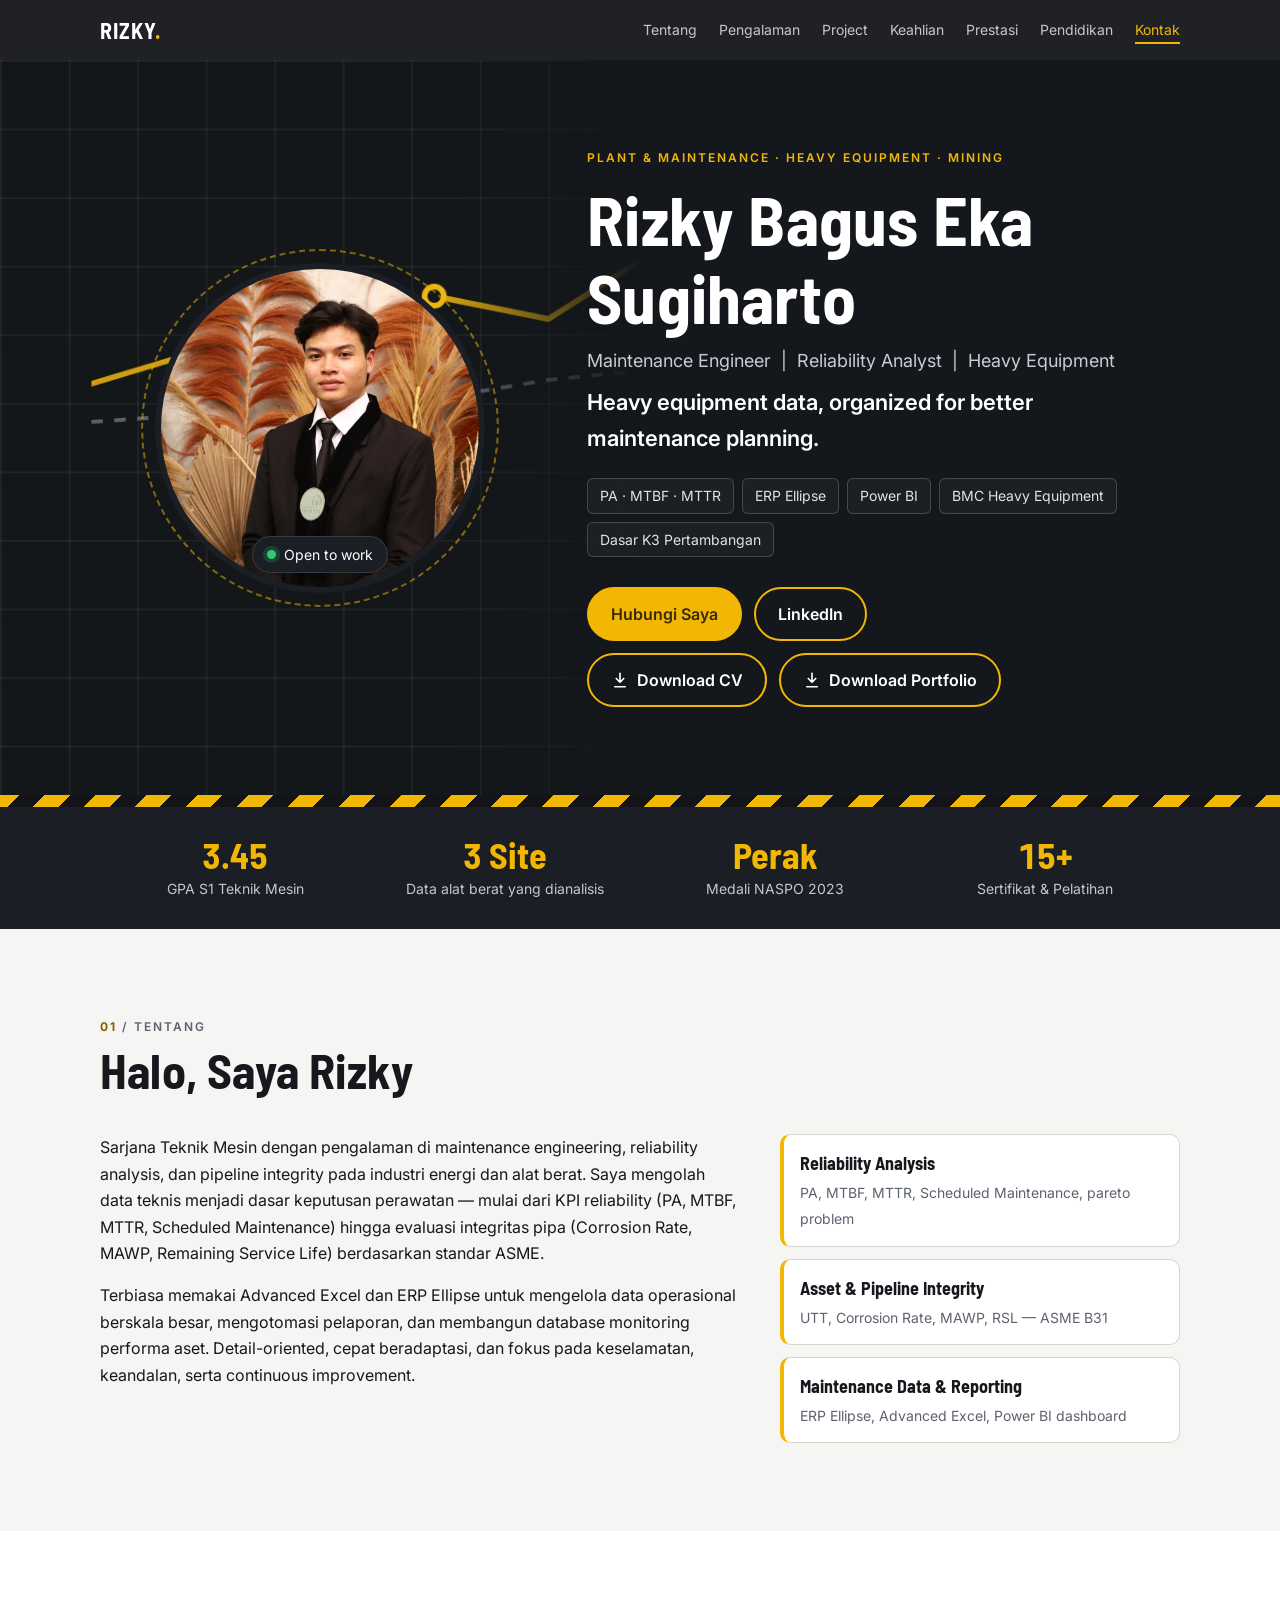
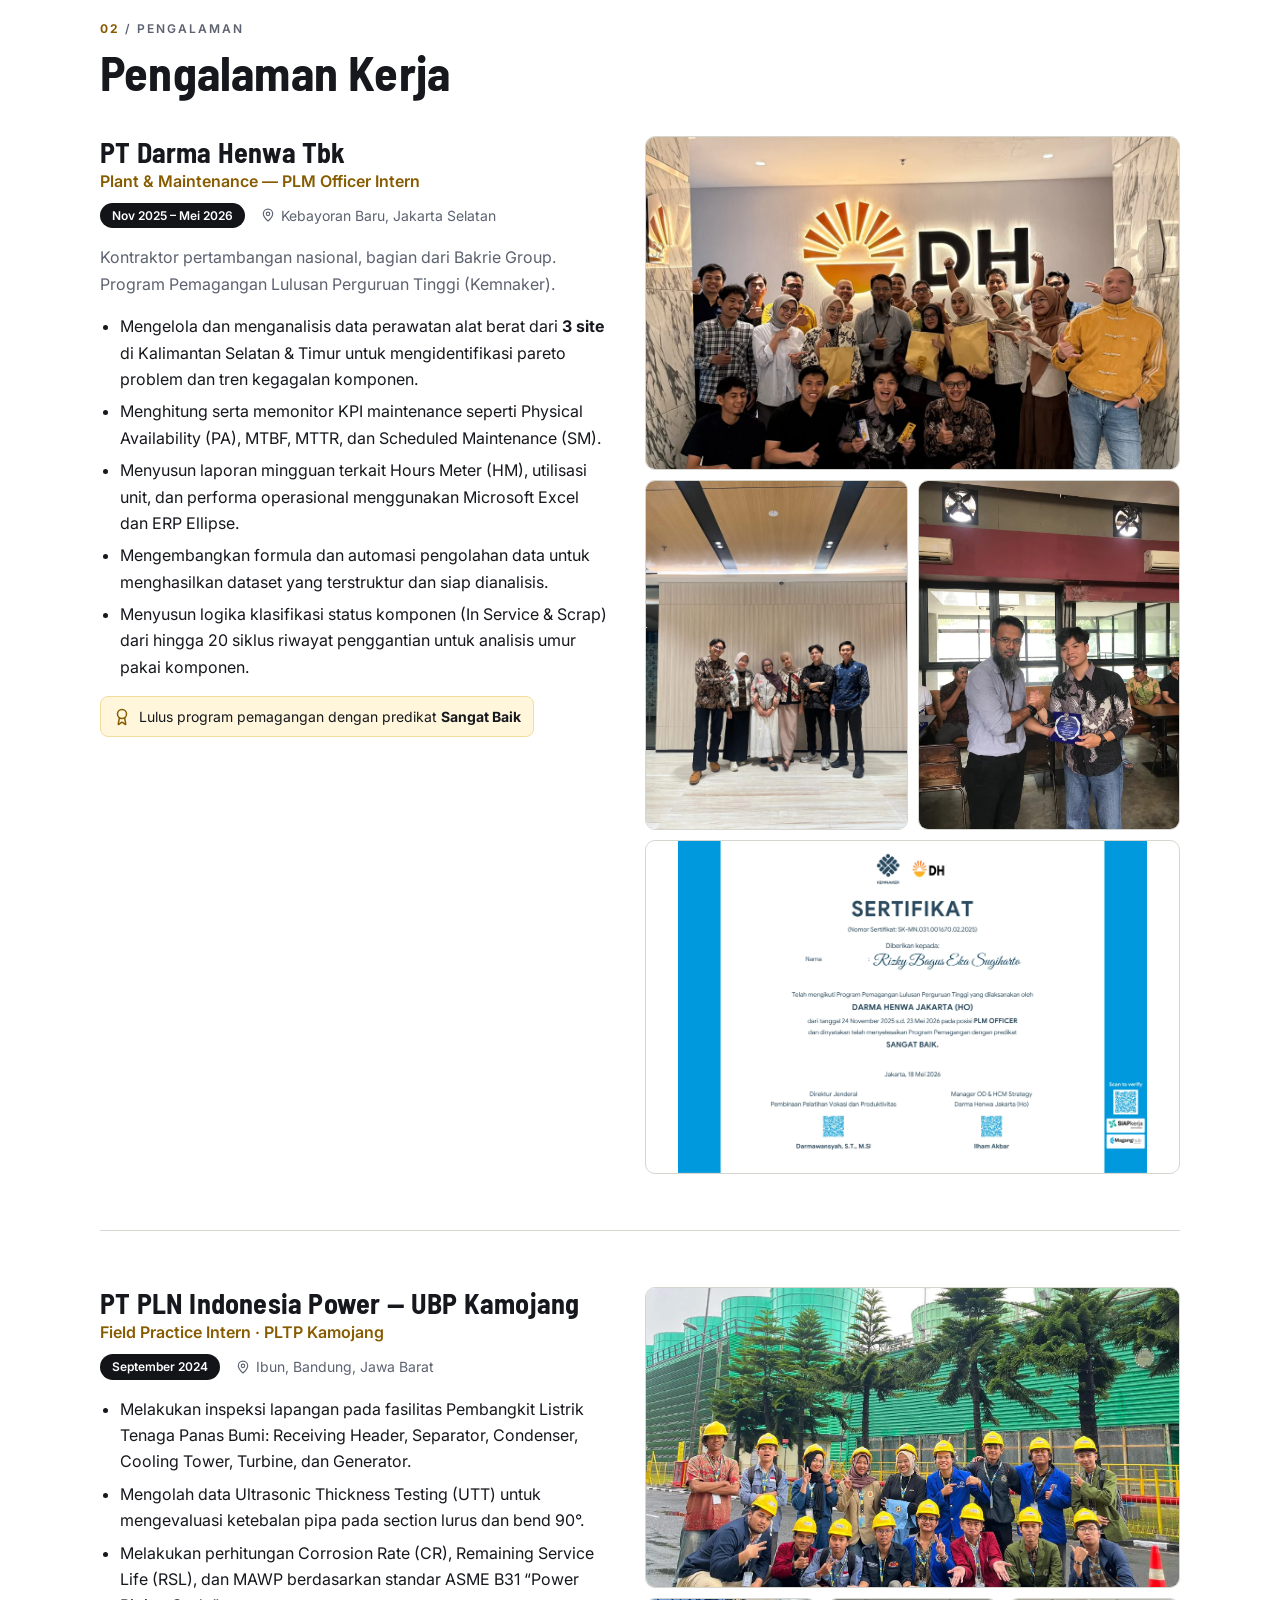
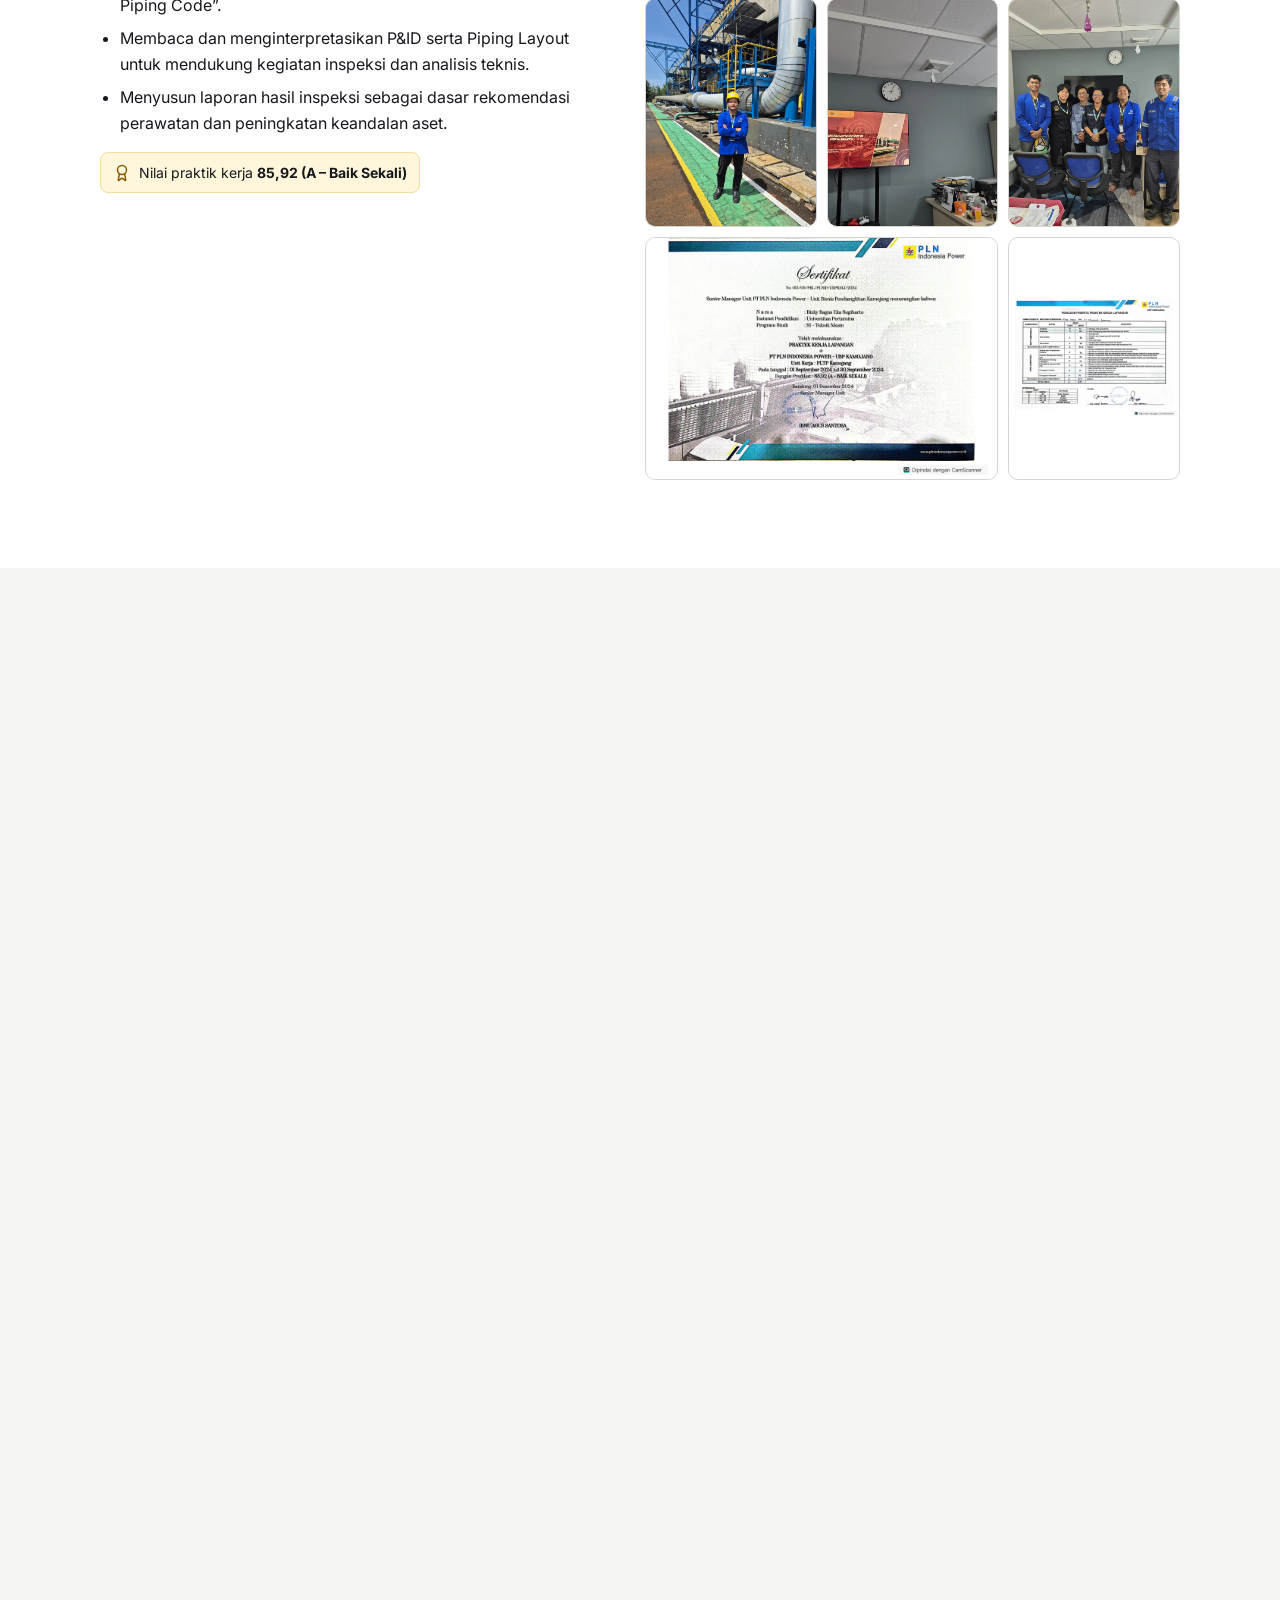
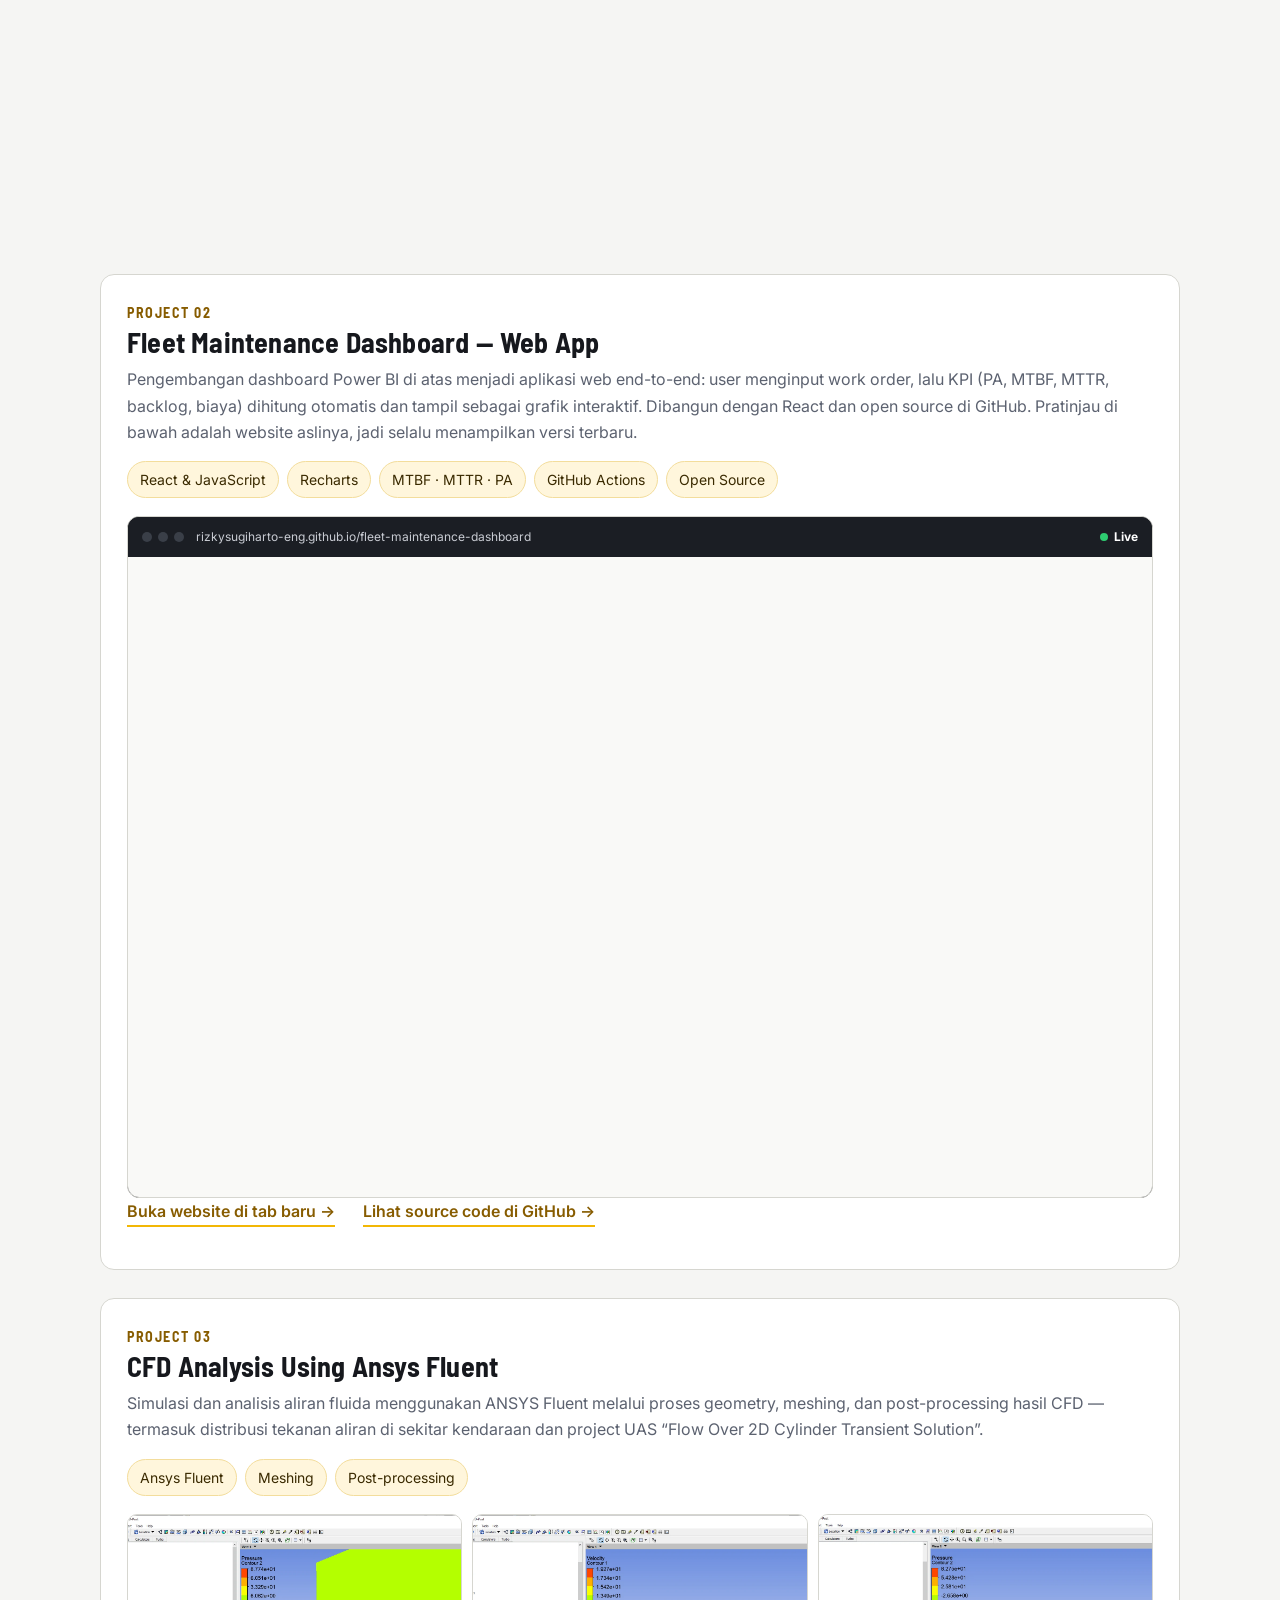
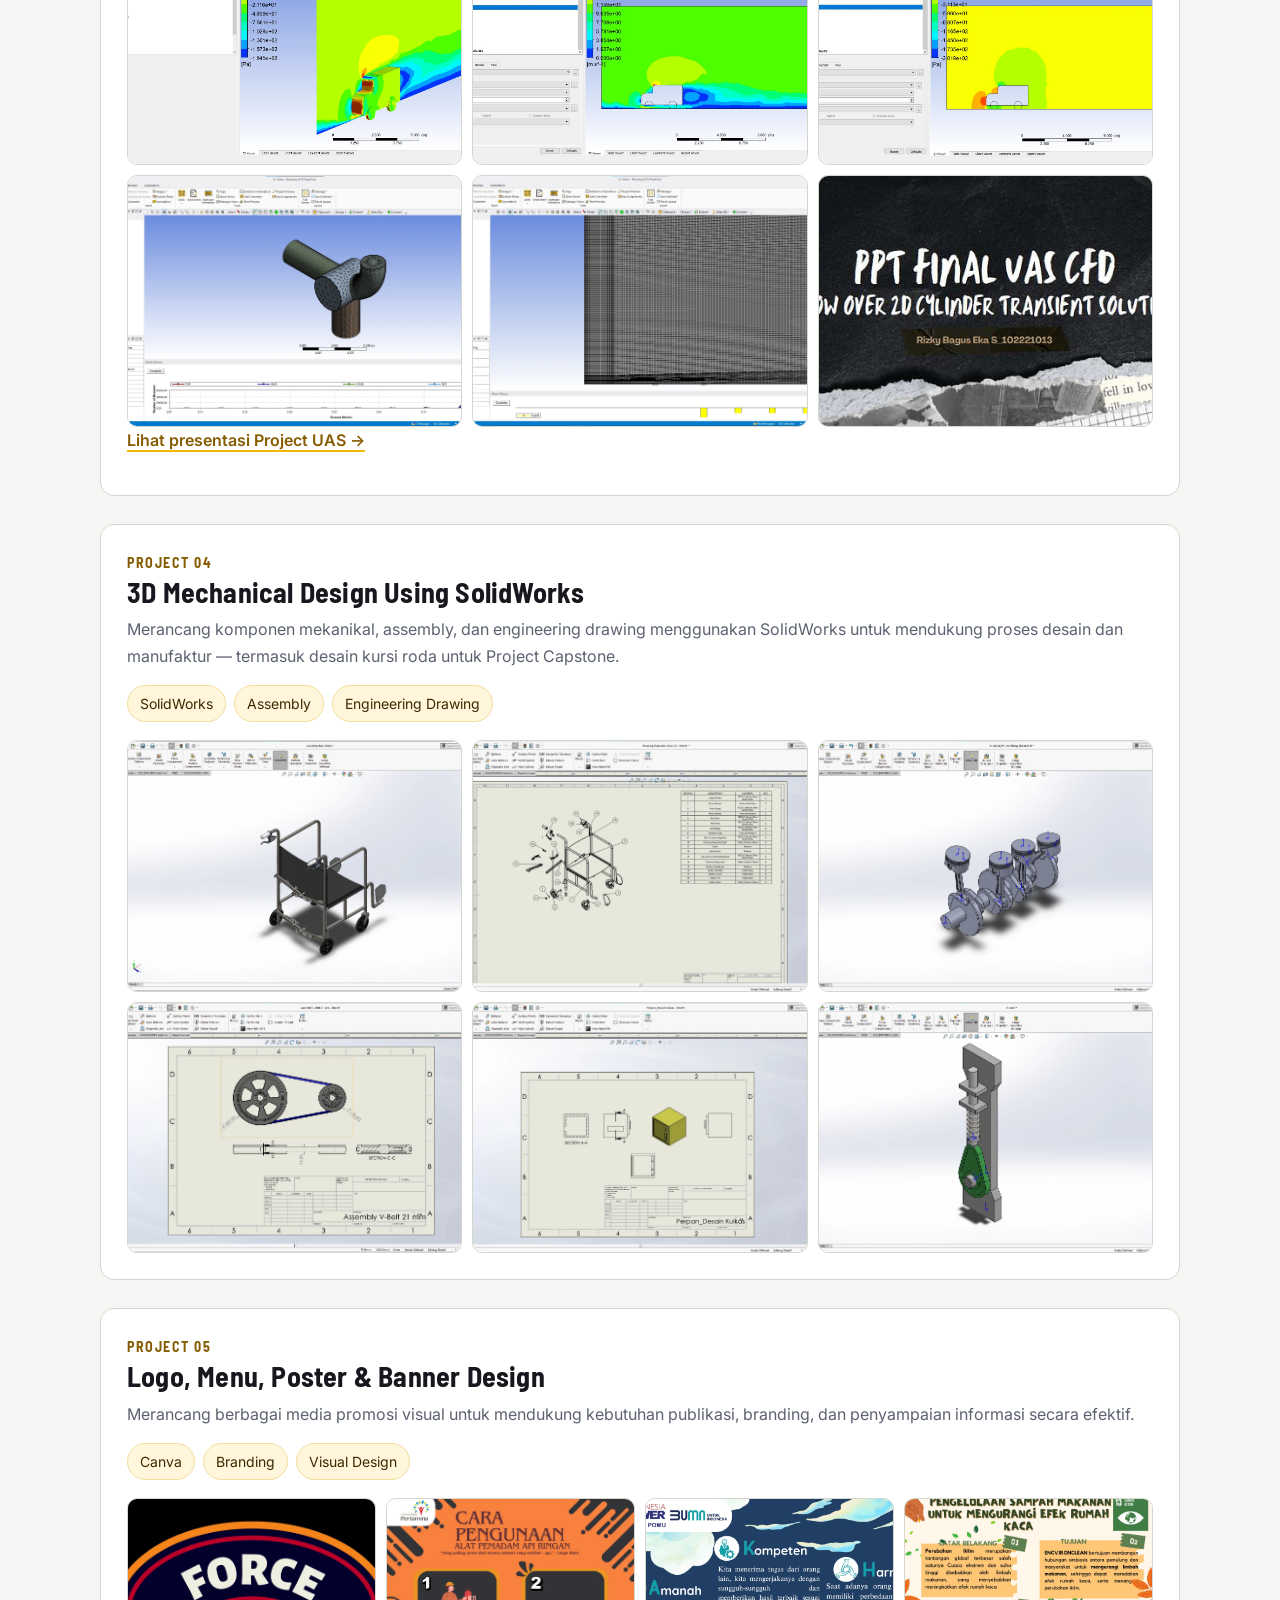
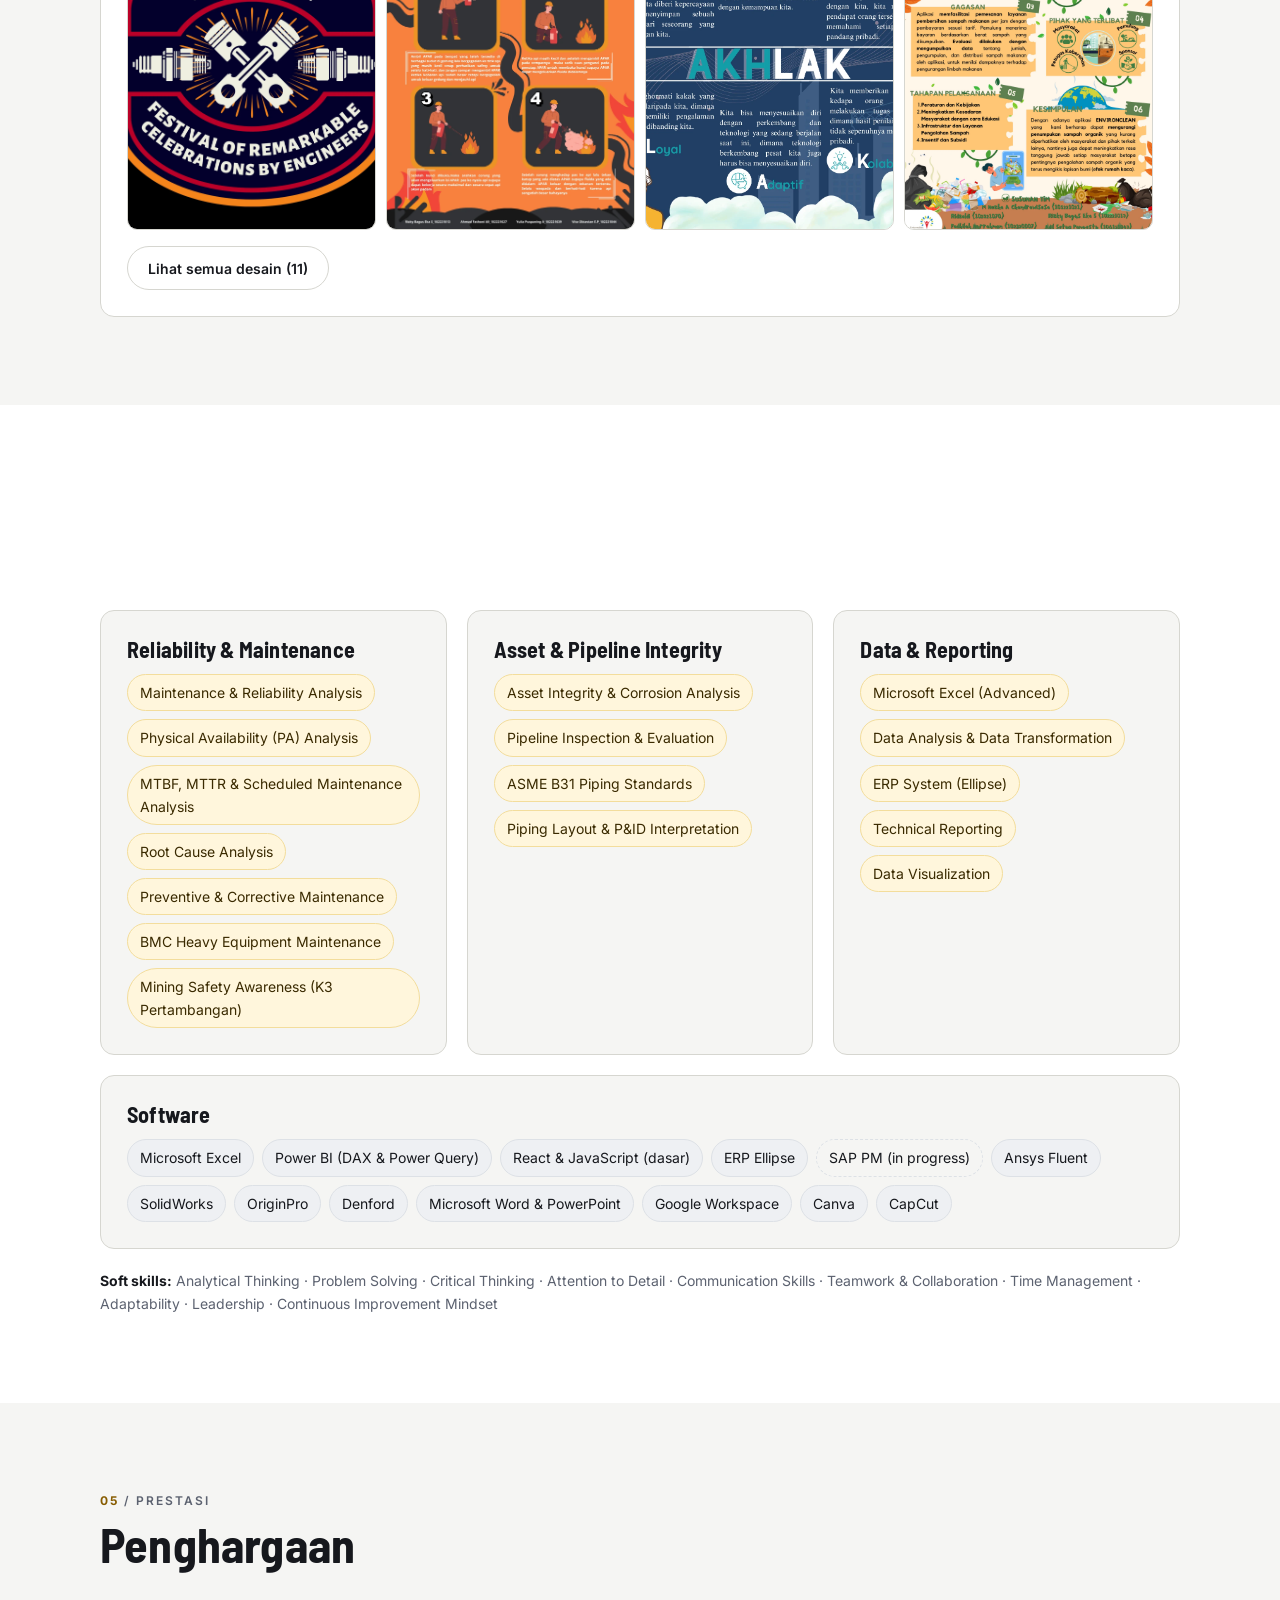
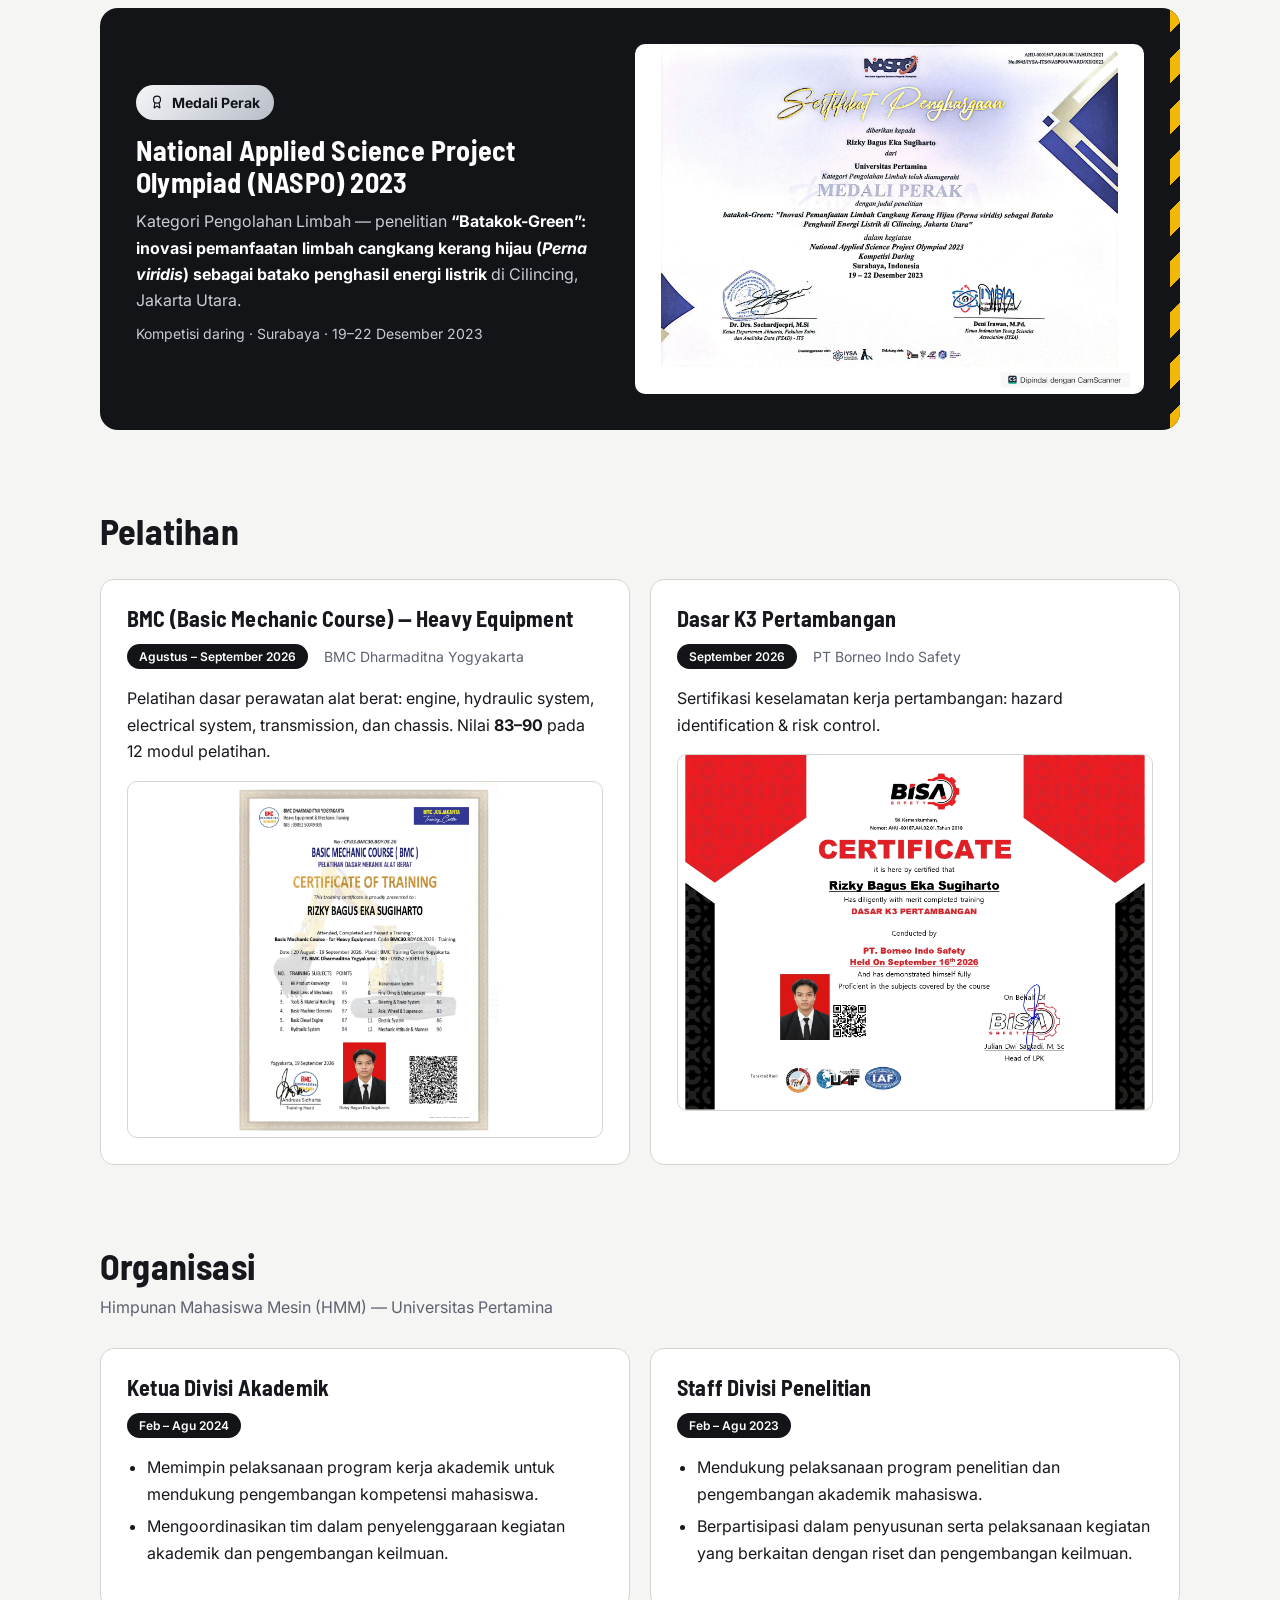
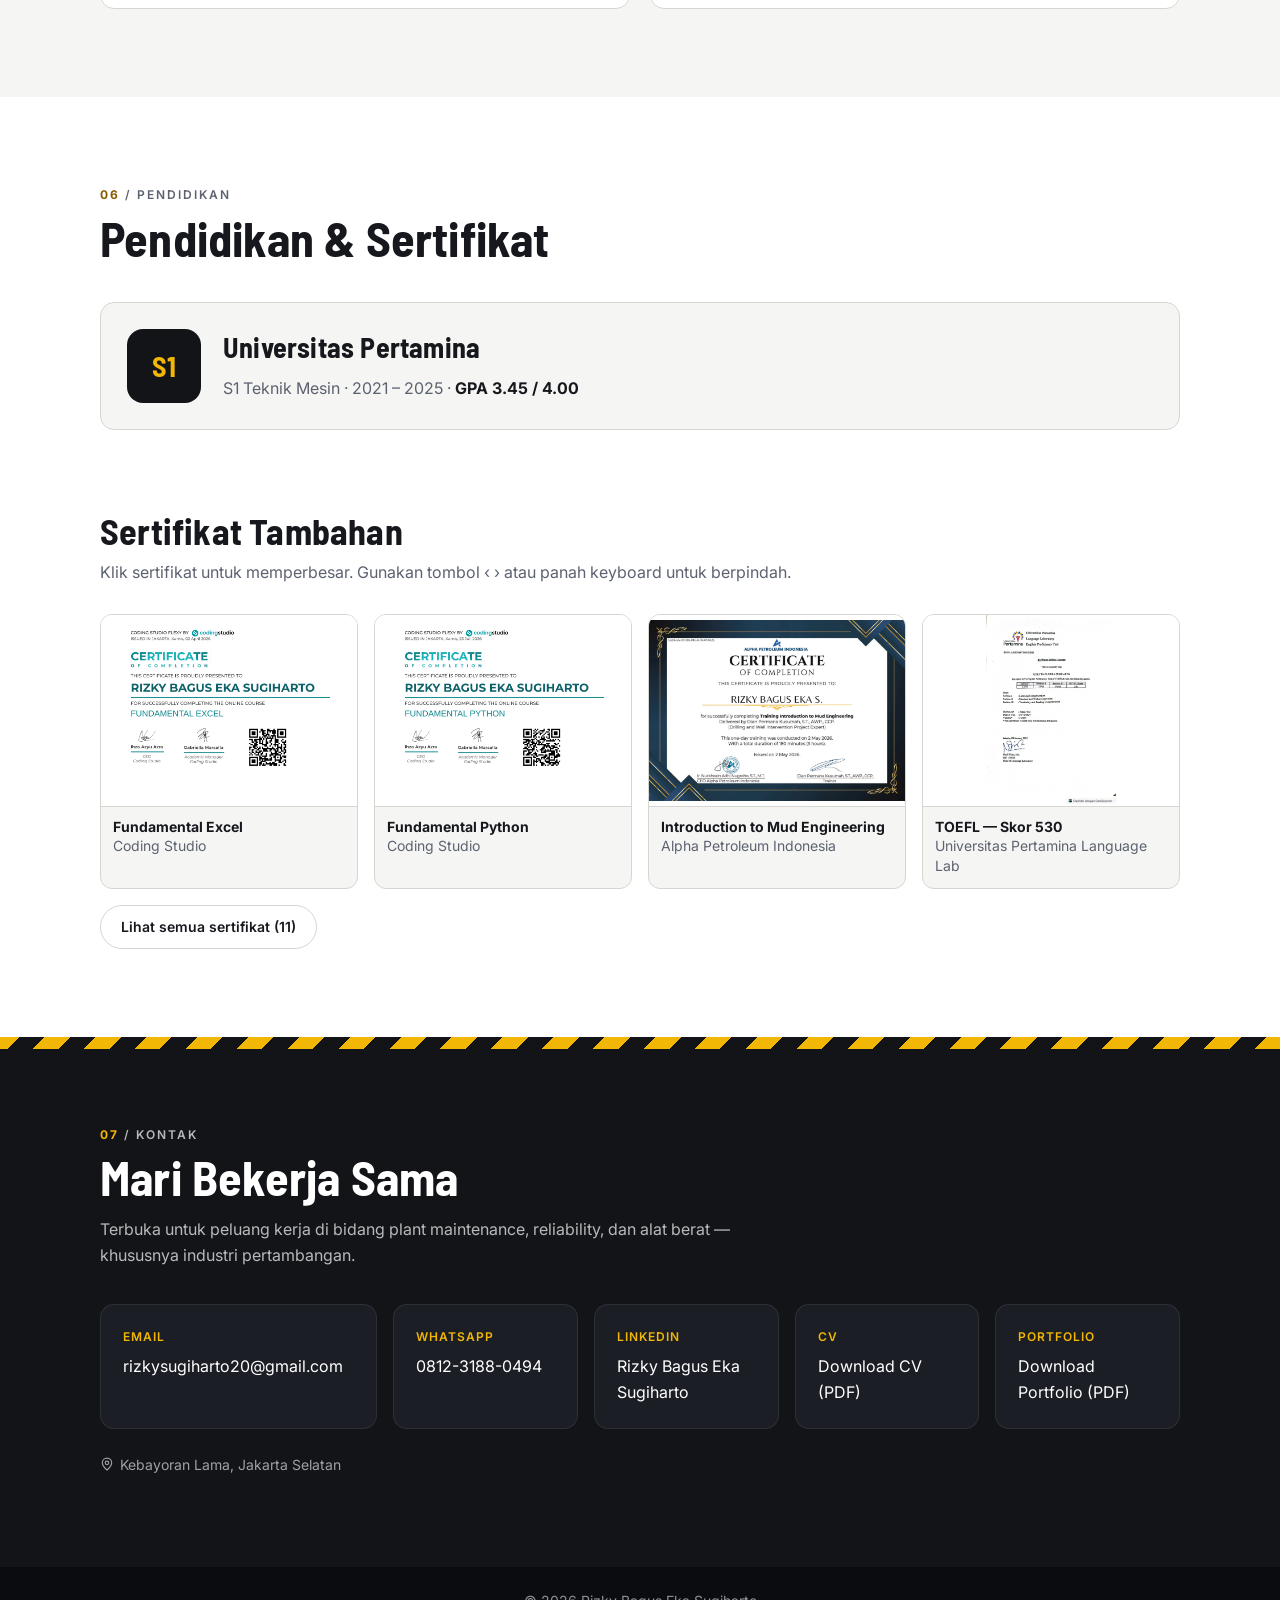
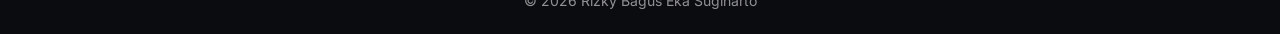
==== index.html @ 47901a80 "Note that the Power BI dummy data is a deliberately low-reliability fleet PA 61.5% read like a misun" ====
<!doctype html>
<html lang="id">
<head>
  <meta charset="utf-8">
  <meta name="viewport" content="width=device-width, initial-scale=1">
  <title>Rizky Bagus Eka Sugiharto | Portfolio</title>
  <meta name="description" content="Portfolio Rizky Bagus Eka Sugiharto — Maintenance Engineer, Reliability Analyst, Heavy Equipment. S1 Teknik Mesin Universitas Pertamina.">
  <link rel="icon" href="data:image/svg+xml,%3Csvg xmlns='http://www.w3.org/2000/svg' viewBox='0 0 64 64'%3E%3Crect width='64' height='64' rx='14' fill='%23121418'/%3E%3Ctext x='32' y='45' font-family='Arial' font-weight='700' font-size='38' text-anchor='middle' fill='%23f2a900'%3ER%3C/text%3E%3C/svg%3E">

  <!-- Preview saat link dibagikan di LinkedIn / WhatsApp. -->
  <meta property="og:type" content="website">
  <meta property="og:title" content="Rizky Bagus Eka Sugiharto | Portfolio">
  <meta property="og:description" content="Maintenance Engineer · Reliability Analyst · Heavy Equipment">
  <meta property="og:image" content="https://rizkysugiharto-eng.github.io/assets/img/og-cover.jpg">
  <meta property="og:url" content="https://rizkysugiharto-eng.github.io/">
  <meta name="twitter:card" content="summary_large_image">

  <link rel="preconnect" href="https://fonts.googleapis.com">
  <link rel="preconnect" href="https://fonts.gstatic.com" crossorigin>
  <link href="https://fonts.googleapis.com/css2?family=Inter:wght@400;500;600;700&family=Barlow+Semi+Condensed:wght@600;700&display=swap" rel="stylesheet">

  <style>
    :root {
      --bg: #f5f5f3;
      --surface: #ffffff;
      --ink: #16181d;
      --muted: #5c6270;
      --line: #d6d6d0;
      --dark: #121418;
      --dark-2: #1b1e24;
      --hero-bg: #14171b;
      --footer: #0b0c0f;
      --accent: #f2b705;      /* kuning alat berat, sama dengan banner LinkedIn */
      --accent-text: #875c00; /* versi gelap untuk teks di background terang (kontras ≥ 4.5:1) */
      --accent-ink: #3a2a00;
      --accent-soft: #fff6dc;
      --accent-soft-line: #f3dd9c;
      --chip: #eef0f3;
      --chip-line: #dde1e6;
      --success: #2ecc71;
      --radius: 14px;
      --max: 1120px;
      --stripe: repeating-linear-gradient(-45deg, var(--accent) 0 18px, var(--dark) 18px 36px);

      /* Skala ukuran huruf */
      --fs-xs: 12px;
      --fs-sm: 14px;
      --fs-base: 16px;
      --fs-md: 18px;
      --fs-lg: 22px;
      --fs-xl: 28px;
      --fs-2xl: 36px;
      --fs-3xl: 48px;
    }
    * { box-sizing: border-box; }
    html { scroll-behavior: smooth; scroll-padding-top: 72px; }
    body { margin: 0; background: var(--bg); color: var(--ink); font: var(--fs-base)/1.65 "Inter", system-ui, sans-serif; }
    img { max-width: 100%; display: block; }
    a { color: inherit; }
    :focus-visible { outline: 2px solid var(--accent); outline-offset: 3px; border-radius: 4px; }
    h1, h2, h3 { font-family: "Barlow Semi Condensed", "Inter", sans-serif; line-height: 1.15; margin: 0; letter-spacing: .2px; }
    .wrap { max-width: var(--max); margin: 0 auto; padding: 0 20px; }
    .eyebrow { color: var(--muted); font-weight: 600; letter-spacing: 2px; text-transform: uppercase; font-size: var(--fs-xs); }
    .eyebrow b { color: var(--accent-text); }
    .sprite { position: absolute; width: 0; height: 0; }
    .ico { width: 1em; height: 1em; flex: none; fill: none; stroke: currentColor; stroke-width: 2; stroke-linecap: round; stroke-linejoin: round; }
    .with-ico { display: inline-flex; align-items: center; gap: 6px; }

    /* ---------- Navbar ---------- */
    .nav { position: sticky; top: 0; z-index: 50; background: rgba(18, 20, 24, .94); backdrop-filter: blur(8px); color: #fff; }
    .nav .wrap { display: flex; align-items: center; justify-content: space-between; height: 60px; }
    .brand { font-family: "Barlow Semi Condensed", sans-serif; font-weight: 700; font-size: var(--fs-lg); text-decoration: none; letter-spacing: 1px; }
    .brand span { color: var(--accent); }
    .nav ul { display: flex; gap: 22px; list-style: none; margin: 0; padding: 0; font-size: var(--fs-sm); }
    .nav ul a { text-decoration: none; opacity: .75; padding: 4px 0; border-bottom: 2px solid transparent; }
    .nav ul a:hover, .nav ul a.active { opacity: 1; color: var(--accent); border-color: var(--accent); }
    .menu-btn { display: none; background: none; border: 0; color: #fff; font-size: 24px; cursor: pointer; }

    /* ---------- Hero (background = grafik dari banner LinkedIn) ---------- */
    .hero { position: relative; color: #fff; overflow: hidden; background: var(--hero-bg); }
    .hero::after { content: ""; position: absolute; left: 0; right: 0; bottom: 0; height: 12px; background: var(--stripe); }
    .hero-bg {
      position: absolute; left: 0; top: 0; bottom: 12px; width: 50%;
      background: url("assets/img/hero-chart.webp") left center / cover no-repeat;
      -webkit-mask-image: linear-gradient(90deg, #000 70%, transparent);
      mask-image: linear-gradient(90deg, #000 70%, transparent);
    }
    .hero .wrap { position: relative; display: grid; grid-template-columns: 1fr 1.35fr; gap: 48px; align-items: center; padding-top: 88px; padding-bottom: 100px; }
    .hero .eyebrow { color: var(--accent); }
    .hero h1 { font-size: clamp(40px, 6vw, 68px); margin: 12px 0 10px; }
    .hero .role { font-size: var(--fs-md); color: #c9ccd3; margin: 0 0 8px; }
    .hero .tagline { font-size: clamp(var(--fs-md), 2.2vw, var(--fs-lg)); font-weight: 600; margin: 0 0 22px; max-width: 560px; }
    .chips { display: flex; flex-wrap: wrap; gap: 8px; margin-bottom: 30px; }
    .chips span { font-size: var(--fs-sm); padding: 5px 12px; border: 1px solid rgba(255,255,255,.18); border-radius: 6px; color: #dfe2e8; background: rgba(255,255,255,.04); }
    .btns { display: grid; gap: 12px; }
    .btn-row { display: flex; flex-wrap: wrap; gap: 12px; }
    .btn { display: inline-flex; align-items: center; gap: 8px; padding: 12px 22px; border-radius: 999px; font-weight: 600; font-size: var(--fs-base); text-decoration: none; border: 2px solid var(--accent); transition: transform .15s, filter .15s; }
    .btn.primary { background: var(--accent); color: var(--accent-ink); }
    .btn.ghost { color: #fff; }
    .btn:hover { filter: brightness(1.08); transform: translateY(-1px); }
    .btn svg { width: 18px; height: 18px; }
    .photo-wrap { justify-self: center; position: relative; width: min(330px, 80%); }
    .photo-wrap::before { content: ""; position: absolute; inset: -14px; border-radius: 50%; border: 2px dashed rgba(242,183,5,.5); }
    .photo { width: 100%; aspect-ratio: 1; border-radius: 50%; object-fit: cover; border: 6px solid var(--dark-2); }
    .open-badge { position: absolute; bottom: 6%; left: 50%; transform: translateX(-50%); white-space: nowrap; background: var(--dark-2); border: 1px solid rgba(255,255,255,.12); padding: 6px 14px; border-radius: 999px; font-size: var(--fs-sm); display: flex; align-items: center; gap: 8px; }
    .open-badge i { width: 9px; height: 9px; border-radius: 50%; background: var(--success); box-shadow: 0 0 0 4px rgba(46,204,113,.2); }

    .stats { background: var(--dark-2); color: #fff; }
    .stats .wrap { display: grid; grid-template-columns: repeat(4, 1fr); text-align: center; padding-top: 28px; padding-bottom: 28px; }
    .stats b { display: block; font-family: "Barlow Semi Condensed", sans-serif; font-size: var(--fs-2xl); font-variant-numeric: tabular-nums; color: var(--accent); line-height: 1.1; }
    .stats span { font-size: var(--fs-sm); opacity: .75; }

    /* ---------- Sections ---------- */
    section { padding: 88px 0; }
    .sec-head { margin-bottom: 36px; }
    .sec-head h2 { font-size: clamp(var(--fs-xl), 4.4vw, var(--fs-3xl)); margin-top: 6px; }
    .sec-head p { color: var(--muted); max-width: 680px; margin: 10px 0 0; }
    .sub-head { margin: 80px 0 28px; }
    .sub-head h2 { font-size: clamp(var(--fs-lg), 3.2vw, var(--fs-2xl)); }
    .sub-head p { margin: 8px 0 0; }
    .alt { background: var(--surface); }
    .card { background: var(--surface); border: 1px solid var(--line); border-radius: var(--radius); padding: 26px; }
    .alt .card { background: var(--bg); }
    .card h3 { font-size: var(--fs-lg); margin-bottom: 12px; }
    .muted { color: var(--muted); }
    .small { font-size: var(--fs-sm); }
    .more-link { margin: 16px 0 0; }

    .about-grid { display: grid; grid-template-columns: 1.6fr 1fr; gap: 40px; align-items: start; }
    .about-grid p { margin-top: 0; }
    .focus { list-style: none; padding: 0; margin: 0; display: grid; gap: 12px; }
    .focus li { background: var(--surface); border: 1px solid var(--line); border-left: 4px solid var(--accent); border-radius: 10px; padding: 14px 16px; }
    .focus b { display: block; font-family: "Barlow Semi Condensed", sans-serif; font-size: var(--fs-md); }
    .focus span { color: var(--muted); font-size: var(--fs-sm); }

    .grid-3 { display: grid; grid-template-columns: repeat(3, 1fr); gap: 20px; }
    .grid-2 { display: grid; grid-template-columns: repeat(2, 1fr); gap: 20px; }
    .tags { display: flex; flex-wrap: wrap; gap: 8px; }
    .tag { font-size: var(--fs-sm); padding: 6px 12px; border-radius: 999px; background: var(--accent-soft); color: var(--accent-ink); border: 1px solid var(--accent-soft-line); }
    .tag.gray { background: var(--chip); border-color: var(--chip-line); color: var(--ink); }
    .tag.soon { background: transparent; border-style: dashed; }
    .software { margin-top: 20px; }
    .soft-skills { margin: 20px 0 0; color: var(--muted); font-size: var(--fs-sm); }
    .soft-skills b { color: var(--ink); }

    /* Experience */
    .job { display: grid; grid-template-columns: 1fr 1.05fr; gap: 36px; align-items: start; }
    .job + .job { margin-top: 56px; padding-top: 56px; border-top: 1px solid var(--line); }
    .job .lead { margin-top: 0; }
    .meta { display: flex; flex-wrap: wrap; align-items: center; gap: 8px 16px; color: var(--muted); font-size: var(--fs-sm); margin: 8px 0 16px; }
    .date { background: var(--dark); color: #fff; padding: 3px 12px; border-radius: 999px; font-weight: 600; font-size: var(--fs-xs); }
    .job h3 { font-size: var(--fs-xl); }
    .pos { font-weight: 600; color: var(--accent-text); }
    .job ul, .card ul { padding-left: 20px; margin: 0 0 16px; }
    .job li, .card li { margin-bottom: 6px; }
    .note { display: flex; width: fit-content; gap: 8px; align-items: center; font-size: var(--fs-sm); background: var(--accent-soft); border: 1px solid var(--accent-soft-line); border-radius: 8px; padding: 8px 12px; margin-bottom: 16px; }
    .note .ico { color: var(--accent-text); width: 18px; height: 18px; }
    .link { font-weight: 600; color: var(--accent-text); text-decoration: none; border-bottom: 2px solid var(--accent); }
    .link:hover { color: var(--ink); }

    .gallery { display: grid; grid-template-columns: repeat(3, 1fr); gap: 10px; }
    .gallery.g2 { grid-template-columns: repeat(2, 1fr); }
    .gallery.g4 { grid-template-columns: repeat(4, 1fr); }
    .gallery img { width: 100%; aspect-ratio: 4 / 3; object-fit: cover; border-radius: 10px; cursor: zoom-in; border: 1px solid var(--line); background: var(--surface); transition: transform .2s, box-shadow .2s; }
    .gallery img:hover { transform: translateY(-2px); box-shadow: 0 8px 20px rgba(0,0,0,.12); }
    .gallery img.contain { object-fit: contain; }
    .gallery img.tall { aspect-ratio: 3 / 4; }
    .gallery .wide { grid-column: span 2; }
    .gallery .full { grid-column: 1 / -1; }
    .gallery .r-16-9 { aspect-ratio: 16 / 9; }
    .gallery .r-16-10 { aspect-ratio: 16 / 10; }
    .gallery .r-16-11 { aspect-ratio: 16 / 11; }
    .gallery .fill { aspect-ratio: auto; height: 100%; }

    /* Galeri yang diringkas: 4 item pertama tampil, sisanya lewat tombol "Lihat semua" */
    .collapsible:not(.expanded) > :nth-child(n+5) { display: none; }
    .show-more { margin-top: 16px; min-height: 44px; padding: 10px 20px; border-radius: 999px; border: 1px solid var(--line); background: var(--surface); color: var(--ink); font: 600 var(--fs-sm) "Inter", sans-serif; cursor: pointer; transition: border-color .2s; }
    .show-more:hover { border-color: var(--ink); }

    /* Achievement */
    .award { display: grid; grid-template-columns: 1fr 1.1fr; gap: 36px; align-items: center; background: var(--dark); color: #fff; border-radius: 18px; padding: 36px; position: relative; overflow: hidden; }
    .award::before { content: ""; position: absolute; right: 0; top: 0; bottom: 0; width: 10px; background: var(--stripe); }
    .medal { display: inline-flex; align-items: center; gap: 8px; font-weight: 700; color: var(--dark); background: linear-gradient(135deg, #f4f5f7, #b8bec8); padding: 6px 14px; border-radius: 999px; font-size: var(--fs-sm); }
    .award h3 { font-size: var(--fs-xl); margin: 14px 0 10px; }
    .award p { color: #c9ccd3; margin: 0 0 8px; }
    .award p b { color: #fff; }
    .award .gallery img { border-color: rgba(255,255,255,.1); }

    /* Projects */
    .project + .project { margin-top: 28px; }
    .project .num { font-family: "Barlow Semi Condensed", sans-serif; color: var(--accent-text); font-weight: 700; font-size: var(--fs-sm); letter-spacing: 1.5px; }
    .project h3 { font-size: var(--fs-xl); margin: 2px 0 8px; }
    .project > p { color: var(--muted); margin: 0 0 16px; }
    .project .tags { margin-bottom: 18px; }
    .tabs { display: flex; flex-wrap: wrap; gap: 8px; margin-bottom: 14px; }
    .tabs button { font: 600 var(--fs-sm) "Inter", sans-serif; min-height: 44px; padding: 10px 14px; border-radius: 8px; border: 1px solid var(--line); background: var(--surface); color: var(--ink); cursor: pointer; }
    .tabs button[aria-selected="true"] { background: var(--dark); color: #fff; border-color: var(--dark); }
    .dash img { width: 100%; border-radius: 10px; border: 1px solid var(--line); cursor: zoom-in; }
    /* Pratinjau langsung web app (iframe) — otomatis ikut versi terbaru website */
    .live-frame { border: 1px solid var(--line); border-radius: 12px; overflow: hidden; background: var(--dark); }
    .live-bar { display: flex; align-items: center; gap: 12px; padding: 10px 14px; background: var(--dark-2); color: #c9ccd3; font-size: var(--fs-xs); }
    .live-dots { display: flex; gap: 6px; }
    .live-dots i { width: 10px; height: 10px; border-radius: 50%; background: #3a3f48; }
    .live-url { flex: 1; min-width: 0; overflow: hidden; text-overflow: ellipsis; white-space: nowrap; }
    .live-badge { display: inline-flex; align-items: center; gap: 6px; font-weight: 700; color: #fff; }
    .live-badge::before { content: ""; width: 8px; height: 8px; border-radius: 50%; background: var(--success); }
    .live-frame iframe { display: block; width: 100%; height: 640px; border: 0; background: #f9f9f7; }
    .live-links { display: flex; flex-wrap: wrap; gap: 12px 28px; }
    .print-only { display: none; }
    .data-note { margin: -4px 0 14px; padding: 8px 12px; border-left: 3px solid var(--accent); background: var(--accent-soft); border-radius: 8px; font-size: var(--fs-sm); color: var(--ink); }
    .insight { margin: 12px 0 0; padding: 12px 16px; border-left: 4px solid var(--accent); background: var(--bg); border-radius: 8px; font-size: var(--fs-base); }

    /* Education */
    .edu { display: flex; gap: 22px; align-items: center; }
    .edu .badge { flex: none; width: 74px; height: 74px; border-radius: 16px; background: var(--dark); color: var(--accent); display: grid; place-items: center; font-family: "Barlow Semi Condensed", sans-serif; font-weight: 700; font-size: var(--fs-xl); }
    .edu h3 { font-size: var(--fs-xl); }
    .edu p { margin: 4px 0 0; color: var(--muted); }
    .edu p b { color: var(--ink); }

    /* Certificates */
    .certs { display: grid; grid-template-columns: repeat(4, 1fr); gap: 16px; }
    .cert { margin: 0; background: var(--bg); border: 1px solid var(--line); border-radius: 12px; overflow: hidden; }
    .cert img { width: 100%; aspect-ratio: 4 / 3; object-fit: contain; background: var(--surface); cursor: zoom-in; border-bottom: 1px solid var(--line); }
    .cert figcaption { padding: 10px 12px 12px; font-size: var(--fs-sm); line-height: 1.4; }
    .cert figcaption b { display: block; }
    .cert figcaption span { color: var(--muted); }

    /* Contact */
    .contact { background: var(--dark); color: #fff; position: relative; }
    .contact::before { content: ""; position: absolute; left: 0; right: 0; top: 0; height: 12px; background: var(--stripe); }
    .contact .eyebrow { color: rgba(255,255,255,.7); }
    .contact .eyebrow b { color: var(--accent); }
    .contact .sec-head p { color: rgba(255,255,255,.7); }
    .contact-grid { display: grid; grid-template-columns: 1.5fr repeat(4, 1fr); gap: 16px; }
    .contact-card { display: block; text-decoration: none; padding: 22px; border-radius: var(--radius); background: var(--dark-2); border: 1px solid rgba(255,255,255,.08); transition: border-color .2s, transform .2s; }
    a.contact-card:hover { border-color: var(--accent); transform: translateY(-2px); }
    .contact-card small { display: block; color: var(--accent); font-weight: 600; letter-spacing: 1px; text-transform: uppercase; font-size: var(--fs-xs); margin-bottom: 6px; }
    .contact-card span { word-break: break-word; }
    .contact-card span.one-line { white-space: nowrap; word-break: normal; }
    .contact .loc { margin: 24px 0 0; color: rgba(255,255,255,.6); font-size: var(--fs-sm); }
    footer { background: var(--footer); color: rgba(255,255,255,.55); text-align: center; font-size: var(--fs-sm); padding: 22px 0; }

    /* Back to top */
    .to-top { position: fixed; right: 18px; bottom: 18px; width: 44px; height: 44px; border-radius: 50%; border: 0; background: var(--accent); color: var(--accent-ink); font-size: 20px; font-weight: 700; cursor: pointer; box-shadow: 0 6px 18px rgba(0,0,0,.25); opacity: 0; pointer-events: none; transition: opacity .2s; z-index: 40; }
    .to-top.show { opacity: 1; pointer-events: auto; }

    /* Lightbox */
    dialog.lightbox { border: 0; padding: 0; background: transparent; max-width: 100vw; max-height: 100vh; width: 100vw; height: 100vh; }
    dialog.lightbox::backdrop { background: rgba(8,9,11,.92); }
    .lb-inner { height: 100%; display: flex; flex-direction: column; align-items: center; justify-content: center; padding: 56px 64px 20px; }
    .lb-inner img { max-width: 100%; max-height: calc(100vh - 120px); border-radius: 8px; background: var(--surface); }
    .lb-inner p { color: #fff; text-align: center; margin: 12px 0 0; font-size: var(--fs-sm); }
    .lb-inner p small { color: rgba(255,255,255,.55); margin-left: 8px; }
    .lb-btn { position: fixed; background: rgba(255,255,255,.1); border: 0; color: #fff; width: 48px; height: 48px; border-radius: 50%; font-size: 26px; cursor: pointer; }
    .lb-btn:hover { background: var(--accent); color: var(--accent-ink); }
    .lb-close { top: 14px; right: 14px; }
    .lb-prev { left: 12px; top: 50%; transform: translateY(-50%); }
    .lb-next { right: 12px; top: 50%; transform: translateY(-50%); }

    /* Animasi muncul saat di-scroll */
    .reveal { opacity: 0; transform: translateY(24px); transition: opacity .6s ease, transform .6s ease; }
    .reveal.in { opacity: 1; transform: none; }
    @media (prefers-reduced-motion: reduce) { .reveal { opacity: 1; transform: none; transition: none; } html { scroll-behavior: auto; } }

    /* ---------- Responsive ---------- */
    @media (max-width: 960px) {
      .grid-3, .contact-grid { grid-template-columns: repeat(2, 1fr); }
      .contact-card:first-child { grid-column: 1 / -1; }
      .job, .award, .about-grid { grid-template-columns: 1fr; }
    }
    @media (max-width: 720px) {
      .menu-btn { display: block; }
      .nav ul { display: none; position: absolute; top: 60px; left: 0; right: 0; flex-direction: column; gap: 0; background: var(--dark); padding: 8px 20px 16px; }
      .nav ul.open { display: flex; }
      .nav ul a { display: block; padding: 10px 0; border: 0; }
      .hero .wrap { grid-template-columns: 1fr; padding-top: 48px; padding-bottom: 64px; text-align: center; }
      .hero-bg { width: 100%; bottom: auto; height: 340px; opacity: .6; background-position: center; -webkit-mask-image: linear-gradient(#000 60%, transparent); mask-image: linear-gradient(#000 60%, transparent); }
      .photo-wrap { grid-row: 1; width: 210px; }
      .chips, .btn-row { justify-content: center; }
      .hero .tagline { margin-left: auto; margin-right: auto; }
      .stats .wrap { grid-template-columns: repeat(2, 1fr); gap: 18px; }
      section { padding: 64px 0; }
      .grid-3, .grid-2, .contact-grid { grid-template-columns: 1fr; }
      .gallery, .gallery.g4 { grid-template-columns: repeat(2, 1fr); }
      .certs { grid-template-columns: repeat(2, 1fr); }
      .award { padding: 24px; }
      .live-frame iframe { height: 560px; }
      .lb-inner { padding: 64px 12px 84px; }
      .lb-prev, .lb-next { top: auto; bottom: 16px; transform: none; }
      .lb-prev { left: calc(50% - 60px); }
      .lb-next { right: calc(50% - 60px); }
      .contact-card span.one-line { font-size: clamp(13px, 4.2vw, 16px); }
    }

    /* ---------- Versi cetak / PDF (Ctrl + P → Save as PDF) ---------- */
    .dash-print { display: none; }
    @media print {
      @page { size: A4; margin: 12mm 0; }
      @page :first { margin-top: 0; }
      * { -webkit-print-color-adjust: exact; print-color-adjust: exact; }
      .nav, .to-top, .lightbox, .btns, .show-more, .tabs, .dash, .screen-only { display: none !important; }
      .reveal { opacity: 1; transform: none; transition: none; }
      .collapsible:not(.expanded) > :nth-child(n+5) { display: block; }
      .hero .wrap { padding-top: 32px; padding-bottom: 44px; }
      .photo-wrap { width: 220px; }
      .stats .wrap { padding-top: 18px; padding-bottom: 18px; }
      section { padding: 32px 0; break-before: page; }
      #about { break-before: auto; }
      .sub-head { margin: 36px 0 20px; }
      .grid-3 { grid-template-columns: repeat(3, 1fr); }
      .gallery img:hover { transform: none; box-shadow: none; }
      .dash-print { display: grid; gap: 16px; }
      .print-only { display: block; }
      .live-print { width: 100%; border-radius: 10px; border: 1px solid var(--line); margin-bottom: 8px; }
      .live-links { display: none; }
      .dash-print img { width: 100%; border-radius: 10px; border: 1px solid var(--line); }
      .dash-print figcaption { margin-top: 8px; padding: 10px 14px; border-left: 4px solid var(--accent); background: var(--bg); border-radius: 8px; font-size: var(--fs-sm); }
      .card, .cert, .focus li, .edu, .award, .note, .contact-card, .gallery img, .dash-print figure, .sec-head { break-inside: avoid; }
      .project { break-inside: auto; }
      .project + .project { break-inside: avoid; }
      .grid-2 .gallery img { aspect-ratio: 16 / 9; }
      h2, h3, .sec-head, .sub-head, .pos, .meta { break-after: avoid; }
      /* Halaman A4 lebih sempit dari layar desktop: pertahankan layout 2 kolom agar tidak boros halaman */
      body { background: #fff; }
      #experience, #contact { break-before: auto; }
      .about-grid { grid-template-columns: 1.6fr 1fr; }
      .job { grid-template-columns: 1fr 1fr; gap: 24px; }
      .award { grid-template-columns: 1fr 1.1fr; }
      .tag { font-size: var(--fs-xs); padding: 4px 10px; }
      .certs { grid-template-columns: repeat(6, 1fr); gap: 10px; }
      .cert figcaption { font-size: var(--fs-xs); padding: 8px; }
    }
  </style>
</head>
<body>

  <!-- Ikon SVG (Lucide) yang dipakai ulang lewat <use href="#..."> -->
  <svg class="sprite" aria-hidden="true">
    <symbol id="i-pin" viewBox="0 0 24 24"><path d="M20 10c0 4.993-5.539 10.193-7.399 11.799a1 1 0 0 1-1.202 0C9.539 20.193 4 14.993 4 10a8 8 0 0 1 16 0"/><circle cx="12" cy="10" r="3"/></symbol>
    <symbol id="i-award" viewBox="0 0 24 24"><path d="m15.477 12.89 1.515 8.526a.5.5 0 0 1-.81.47l-3.58-2.687a1 1 0 0 0-1.197 0l-3.586 2.686a.5.5 0 0 1-.81-.469l1.514-8.526"/><circle cx="12" cy="8" r="6"/></symbol>
  </svg>

  <!-- ===================== NAVBAR ===================== -->
  <nav class="nav">
    <div class="wrap">
      <a href="#top" class="brand">RIZKY<span>.</span></a>
      <button class="menu-btn" aria-label="Buka menu" aria-expanded="false" aria-controls="nav-menu">☰</button>
      <ul id="nav-menu">
        <li><a href="#about">Tentang</a></li>
        <li><a href="#experience">Pengalaman</a></li>
        <li><a href="#projects">Project</a></li>
        <li><a href="#skills">Keahlian</a></li>
        <li><a href="#achievements">Prestasi</a></li>
        <li><a href="#education">Pendidikan</a></li>
        <li><a href="#contact">Kontak</a></li>
      </ul>
    </div>
  </nav>

  <!-- ===================== HERO ===================== -->
  <header class="hero" id="top">
    <div class="hero-bg" aria-hidden="true"></div>
    <div class="wrap">
      <div class="photo-wrap">
        <img class="photo" src="assets/img/profile.webp" alt="Foto Rizky Bagus Eka Sugiharto">
        <div class="open-badge"><i></i>Open to work</div>
      </div>
      <div>
        <div class="eyebrow">Plant &amp; Maintenance · Heavy Equipment · Mining</div>
        <h1>Rizky Bagus Eka Sugiharto</h1>
        <p class="role">Maintenance Engineer &nbsp;|&nbsp; Reliability Analyst &nbsp;|&nbsp; Heavy Equipment</p>
        <p class="tagline">Heavy equipment data, organized for better maintenance planning.</p>
        <div class="chips">
          <span>PA · MTBF · MTTR</span><span>ERP Ellipse</span><span>Power BI</span><span>BMC Heavy Equipment</span><span>Dasar K3 Pertambangan</span>
        </div>
        <div class="btns">
          <div class="btn-row">
            <a class="btn primary" href="#contact">Hubungi Saya</a>
            <a class="btn ghost" href="https://www.linkedin.com/in/rizkybagusekasugiharto" target="_blank" rel="noopener">LinkedIn</a>
          </div>
          <div class="btn-row">
            <a class="btn ghost" href="assets/CV-Rizky-Bagus-Eka-Sugiharto.pdf?v=20261013" target="_blank" rel="noopener">
              <svg viewBox="0 0 24 24" fill="none" stroke="currentColor" stroke-width="2.2" stroke-linecap="round" stroke-linejoin="round"><path d="M12 3v12m0 0-5-5m5 5 5-5M5 21h14"/></svg>Download CV
            </a>
            <a class="btn ghost" href="assets/Portfolio-Rizky-Bagus-Eka-Sugiharto.pdf?v=20261016" target="_blank" rel="noopener">
              <svg viewBox="0 0 24 24" fill="none" stroke="currentColor" stroke-width="2.2" stroke-linecap="round" stroke-linejoin="round"><path d="M12 3v12m0 0-5-5m5 5 5-5M5 21h14"/></svg>Download Portfolio
            </a>
          </div>
        </div>
      </div>
    </div>
  </header>

  <div class="stats">
    <div class="wrap">
      <div><b>3.45</b><span>GPA S1 Teknik Mesin</span></div>
      <div><b>3 Site</b><span>Data alat berat yang dianalisis</span></div>
      <div><b>Perak</b><span>Medali NASPO 2023</span></div>
      <div><b>15+</b><span>Sertifikat &amp; Pelatihan</span></div>
    </div>
  </div>

  <!-- ===================== 01 TENTANG ===================== -->
  <section id="about">
    <div class="wrap">
      <div class="sec-head reveal">
        <div class="eyebrow"><b>01</b> / Tentang</div>
        <h2>Halo, Saya Rizky</h2>
      </div>
      <div class="about-grid">
        <div class="reveal">
          <p>Sarjana Teknik Mesin dengan pengalaman di maintenance engineering, reliability analysis, dan pipeline integrity pada industri energi dan alat berat. Saya mengolah data teknis menjadi dasar keputusan perawatan — mulai dari KPI reliability (PA, MTBF, MTTR, Scheduled Maintenance) hingga evaluasi integritas pipa (Corrosion Rate, MAWP, Remaining Service Life) berdasarkan standar ASME.</p>
          <p>Terbiasa memakai Advanced Excel dan ERP Ellipse untuk mengelola data operasional berskala besar, mengotomasi pelaporan, dan membangun database monitoring performa aset. Detail-oriented, cepat beradaptasi, dan fokus pada keselamatan, keandalan, serta continuous improvement.</p>
        </div>
        <ul class="focus reveal">
          <li><b>Reliability Analysis</b><span>PA, MTBF, MTTR, Scheduled Maintenance, pareto problem</span></li>
          <li><b>Asset &amp; Pipeline Integrity</b><span>UTT, Corrosion Rate, MAWP, RSL — ASME B31</span></li>
          <li><b>Maintenance Data &amp; Reporting</b><span>ERP Ellipse, Advanced Excel, Power BI dashboard</span></li>
        </ul>
      </div>
    </div>
  </section>

  <!-- ===================== 02 PENGALAMAN ===================== -->
  <section id="experience" class="alt">
    <div class="wrap">
      <div class="sec-head reveal">
        <div class="eyebrow"><b>02</b> / Pengalaman</div>
        <h2>Pengalaman Kerja</h2>
      </div>

      <article class="job">
        <div class="reveal">
          <h3>PT Darma Henwa Tbk</h3>
          <div class="pos">Plant &amp; Maintenance — PLM Officer Intern</div>
          <div class="meta"><span class="date">Nov 2025 – Mei 2026</span><span class="with-ico"><svg class="ico" aria-hidden="true"><use href="#i-pin"/></svg>Kebayoran Baru, Jakarta Selatan</span></div>
          <p class="muted lead">Kontraktor pertambangan nasional, bagian dari Bakrie Group. Program Pemagangan Lulusan Perguruan Tinggi (Kemnaker).</p>
          <ul>
            <li>Mengelola dan menganalisis data perawatan alat berat dari <b>3 site</b> di Kalimantan Selatan &amp; Timur untuk mengidentifikasi pareto problem dan tren kegagalan komponen.</li>
            <li>Menghitung serta memonitor KPI maintenance seperti Physical Availability (PA), MTBF, MTTR, dan Scheduled Maintenance (SM).</li>
            <li>Menyusun laporan mingguan terkait Hours Meter (HM), utilisasi unit, dan performa operasional menggunakan Microsoft Excel dan ERP Ellipse.</li>
            <li>Mengembangkan formula dan automasi pengolahan data untuk menghasilkan dataset yang terstruktur dan siap dianalisis.</li>
            <li>Menyusun logika klasifikasi status komponen (In Service &amp; Scrap) dari hingga 20 siklus riwayat penggantian untuk analisis umur pakai komponen.</li>
          </ul>
          <div class="note"><svg class="ico" aria-hidden="true"><use href="#i-award"/></svg><span>Lulus program pemagangan dengan predikat <b>Sangat Baik</b></span></div>
        </div>
        <div class="gallery g2 reveal">
          <img class="wide r-16-10" src="assets/img/dh-team.webp" alt="Bersama tim di kantor PT Darma Henwa">
          <img class="tall" src="assets/img/dh-group.webp" alt="Bersama rekan peserta pemagangan PT Darma Henwa">
          <img class="tall" src="assets/img/dh-moment.webp" alt="Momen di PT Darma Henwa">
          <img class="contain wide r-16-10" src="assets/img/dh-cert.webp" alt="Sertifikat Pemagangan Kemnaker × PT Darma Henwa — PLM Officer">
        </div>
      </article>

      <article class="job">
        <div class="reveal">
          <h3>PT PLN Indonesia Power — UBP Kamojang</h3>
          <div class="pos">Field Practice Intern · PLTP Kamojang</div>
          <div class="meta"><span class="date">September 2024</span><span class="with-ico"><svg class="ico" aria-hidden="true"><use href="#i-pin"/></svg>Ibun, Bandung, Jawa Barat</span></div>
          <ul>
            <li>Melakukan inspeksi lapangan pada fasilitas Pembangkit Listrik Tenaga Panas Bumi: Receiving Header, Separator, Condenser, Cooling Tower, Turbine, dan Generator.</li>
            <li>Mengolah data Ultrasonic Thickness Testing (UTT) untuk mengevaluasi ketebalan pipa pada section lurus dan bend 90°.</li>
            <li>Melakukan perhitungan Corrosion Rate (CR), Remaining Service Life (RSL), dan MAWP berdasarkan standar ASME B31 “Power Piping Code”.</li>
            <li>Membaca dan menginterpretasikan P&amp;ID serta Piping Layout untuk mendukung kegiatan inspeksi dan analisis teknis.</li>
            <li>Menyusun laporan hasil inspeksi sebagai dasar rekomendasi perawatan dan peningkatan keandalan aset.</li>
          </ul>
          <div class="note"><svg class="ico" aria-hidden="true"><use href="#i-award"/></svg><span>Nilai praktik kerja <b>85,92 (A – Baik Sekali)</b></span></div>
        </div>
        <div class="gallery reveal">
          <img class="full r-16-9" src="assets/img/pln-field-team.webp" alt="Bersama tim PKL di area cooling tower PLTP Kamojang">
          <img class="tall" src="assets/img/pln-site.webp" alt="Inspeksi lapangan di PLTP Kamojang">
          <img class="tall" src="assets/img/pln-presentation.webp" alt="Presentasi hasil praktik kerja lapangan">
          <img class="tall" src="assets/img/pln-team.webp" alt="Bersama tim PLN Indonesia Power UBP Kamojang">
          <img class="contain wide r-16-11" src="assets/img/pln-cert.webp" alt="Sertifikat Praktik Kerja Lapangan PLN Indonesia Power">
          <img class="contain fill" src="assets/img/pln-assessment.webp" alt="Lembar penilaian praktik kerja lapangan">
        </div>
      </article>
    </div>
  </section>

  <!-- ===================== 03 PROJECT ===================== -->
  <section id="projects">
    <div class="wrap">
      <div class="sec-head reveal">
        <div class="eyebrow"><b>03</b> / Project</div>
        <h2>Portofolio Project</h2>
      </div>

      <article class="project card reveal">
        <div class="num">PROJECT 01</div>
        <h3>Fleet Maintenance &amp; Reliability Dashboard — Power BI</h3>
        <p>Dashboard interaktif untuk monitoring armada alat berat (data dummy, periode 2025): KPI reliability, backlog, biaya, dan kepatuhan jadwal PM — 5 halaman analisis.<span class="screen-only"> Klik tab untuk melihat tiap halaman.</span></p>
        <p class="data-note">Data dummy sengaja disimulasikan sebagai armada dengan reliability rendah (PA 61,5%, di bawah target umum 85–90%) untuk latihan analisis akar masalah.</p>
        <div class="tags"><span class="tag">Power BI</span><span class="tag">DAX &amp; Power Query</span><span class="tag">MTBF · MTTR · PA</span><span class="tag">Backlog &amp; Cost</span></div>
        <div class="tabs" role="tablist" aria-label="Halaman dashboard Power BI">
          <button role="tab" id="tab-overview" aria-controls="dash-panel" data-img="pbi-overview" data-insight="Physical Availability 61,5%. MTBF 97,6 jam, MTTR 15,6 jam, dari total 739 work order.">Overview</button>
          <button role="tab" id="tab-reliability" aria-controls="dash-panel" data-img="pbi-reliability" data-insight="BD-001 memiliki MTBF terendah (56,8 jam). DT-001 memiliki MTTR tertinggi (17,9 jam). Breakdown Maintenance menyumbang 41,6% dari total downtime.">KPI Reliability</button>
          <button role="tab" id="tab-compliance" aria-controls="dash-panel" data-img="pbi-compliance" data-insight="PM Completion Rate 88,4%. 93 WO belum selesai, 60 di antaranya (65%) berumur lebih dari 90 hari.">Compliance</button>
          <button role="tab" id="tab-cost" aria-controls="dash-panel" data-img="pbi-cost" data-insight="EX-002 adalah unit termahal (Rp 467,4 jt, 43% dari biaya BM). Breakdown Maintenance menyumbang 43,3% biaya dari hanya 15,3% jumlah WO.">Cost</button>
          <button role="tab" id="tab-pm-planning" aria-controls="dash-panel" data-img="pbi-pm-planning" data-insight="88,4% WO PM selesai, tetapi hanya 79,2% yang dikerjakan tepat waktu sesuai jadwal HM — selisih 9,2% jadi bahan evaluasi penjadwalan.">PM Planning</button>
        </div>
        <div class="dash" id="dash-panel" role="tabpanel">
          <img id="dash-img" src="assets/img/pbi-overview.webp" alt="Power BI — Overview">
          <p class="insight" id="dash-insight"></p>
        </div>
        <p class="more-link"><a class="link" href="https://drive.google.com/drive/folders/1bbvt3K4FOZhL6Gi8IVPXEuaJYoMp8xnn?usp=drive_link" target="_blank" rel="noopener">Lihat file &amp; demo dashboard →</a></p>
      </article>

      <article class="project card reveal">
        <div class="num">PROJECT 02</div>
        <h3>Fleet Maintenance Dashboard — Web App</h3>
        <p>Pengembangan dashboard Power BI di atas menjadi aplikasi web end-to-end: user menginput work order, lalu KPI (PA, MTBF, MTTR, backlog, biaya) dihitung otomatis dan tampil sebagai grafik interaktif. Dibangun dengan React dan open source di GitHub.<span class="screen-only"> Pratinjau di bawah adalah website aslinya, jadi selalu menampilkan versi terbaru.</span></p>
        <div class="tags"><span class="tag">React &amp; JavaScript</span><span class="tag">Recharts</span><span class="tag">MTBF · MTTR · PA</span><span class="tag">GitHub Actions</span><span class="tag">Open Source</span></div>
        <div class="live-frame screen-only">
          <div class="live-bar">
            <span class="live-dots" aria-hidden="true"><i></i><i></i><i></i></span>
            <span class="live-url">rizkysugiharto-eng.github.io/fleet-maintenance-dashboard</span>
            <span class="live-badge">Live</span>
          </div>
          <iframe src="https://rizkysugiharto-eng.github.io/fleet-maintenance-dashboard/" title="Pratinjau langsung Fleet Maintenance Dashboard" loading="lazy"></iframe>
        </div>
        <img class="print-only live-print" src="assets/img/web-dashboard.webp" alt="Tampilan Fleet Maintenance Dashboard — Web App">
        <p class="more-link live-links">
          <a class="link" href="https://rizkysugiharto-eng.github.io/fleet-maintenance-dashboard/" target="_blank" rel="noopener">Buka website di tab baru →</a>
          <a class="link" href="https://github.com/rizkysugiharto-eng/fleet-maintenance-dashboard" target="_blank" rel="noopener">Lihat source code di GitHub →</a>
        </p>
        <p class="print-only small muted">Website: rizkysugiharto-eng.github.io/fleet-maintenance-dashboard · Source code: github.com/rizkysugiharto-eng/fleet-maintenance-dashboard</p>
      </article>

      <article class="project card reveal">
        <div class="num">PROJECT 03</div>
        <h3>CFD Analysis Using Ansys Fluent</h3>
        <p>Simulasi dan analisis aliran fluida menggunakan ANSYS Fluent melalui proses geometry, meshing, dan post-processing hasil CFD — termasuk distribusi tekanan aliran di sekitar kendaraan dan project UAS “Flow Over 2D Cylinder Transient Solution”.</p>
        <div class="tags"><span class="tag">Ansys Fluent</span><span class="tag">Meshing</span><span class="tag">Post-processing</span></div>
        <div class="gallery">
          <img src="assets/img/cfd-car.webp" alt="Kontur tekanan aliran pada permukaan mobil">
          <img src="assets/img/cfd-3.webp" alt="Fluent flow simulation on car">
          <img src="assets/img/cfd-2.webp" alt="Fluent flow pressure">
          <img src="assets/img/cfd-1.webp" alt="Different meshing format">
          <img src="assets/img/cfd-mesh.webp" alt="Meshing modeling">
          <img src="assets/img/cfd-uas.webp" alt="Project UAS: Flow Over 2D Cylinder Transient Solution">
        </div>
        <p class="more-link"><a class="link" href="https://drive.google.com/file/d/14mwAWI9StFwS8bvNi7oTARTxTiOLoPQV/view?usp=drive_link" target="_blank" rel="noopener">Lihat presentasi Project UAS →</a></p>
      </article>

      <article class="project card reveal">
        <div class="num">PROJECT 04</div>
        <h3>3D Mechanical Design Using SolidWorks</h3>
        <p>Merancang komponen mekanikal, assembly, dan engineering drawing menggunakan SolidWorks untuk mendukung proses desain dan manufaktur — termasuk desain kursi roda untuk Project Capstone.</p>
        <div class="tags"><span class="tag">SolidWorks</span><span class="tag">Assembly</span><span class="tag">Engineering Drawing</span></div>
        <div class="gallery">
          <img src="assets/img/sw-wheelchair.webp" alt="Desain kursi roda Project Capstone (tampak belakang)">
          <img src="assets/img/sw-wheelchair-drawing.webp" alt="Explode drawing kursi roda Project Capstone">
          <img src="assets/img/sw-piston.webp" alt="Piston model assembly">
          <img src="assets/img/sw-vbelt.webp" alt="V-belt assembly model">
          <img src="assets/img/sw-fridge.webp" alt="Project model kulkas sederhana">
          <img src="assets/img/sw-spring-washer.webp" alt="Spring washer desain model">
        </div>
      </article>

      <article class="project card reveal">
        <div class="num">PROJECT 05</div>
        <h3>Logo, Menu, Poster &amp; Banner Design</h3>
        <p>Merancang berbagai media promosi visual untuk mendukung kebutuhan publikasi, branding, dan penyampaian informasi secara efektif.</p>
        <div class="tags"><span class="tag">Canva</span><span class="tag">Branding</span><span class="tag">Visual Design</span></div>
        <div class="gallery g4 collapsible">
          <img class="tall" src="assets/img/design-10.webp" alt="Logo FORCE — Festival of Remarkable Celebrations by Engineers">
          <img class="tall" src="assets/img/design-01.webp" alt="Poster cara penggunaan APAR">
          <img class="tall" src="assets/img/design-07.webp" alt="Poster nilai AKHLAK">
          <img class="tall" src="assets/img/design-11.webp" alt="Poster pengelolaan sampah makanan">
          <img class="tall" src="assets/img/design-02.webp" alt="Desain Singapolah">
          <img class="tall" src="assets/img/design-04.webp" alt="Desain menu makanan">
          <img class="tall" src="assets/img/design-03.webp" alt="Desain konten kedai">
          <img class="tall" src="assets/img/design-05.webp" alt="Desain konten kedai">
          <img class="tall" src="assets/img/design-06.webp" alt="Desain frame foto">
          <img class="tall" src="assets/img/design-09.webp" alt="Poster English Day">
          <img class="tall" src="assets/img/design-08.webp" alt="Desain Sarjana Turu">
        </div>
        <button class="show-more" aria-expanded="false">Lihat semua desain (11)</button>
      </article>
    </div>
  </section>

  <!-- ===================== 04 KEAHLIAN ===================== -->
  <section id="skills" class="alt">
    <div class="wrap">
      <div class="sec-head reveal">
        <div class="eyebrow"><b>04</b> / Keahlian</div>
        <h2>Keahlian &amp; Software</h2>
      </div>
      <div class="grid-3">
        <div class="card reveal">
          <h3>Reliability &amp; Maintenance</h3>
          <div class="tags">
            <span class="tag">Maintenance &amp; Reliability Analysis</span>
            <span class="tag">Physical Availability (PA) Analysis</span>
            <span class="tag">MTBF, MTTR &amp; Scheduled Maintenance Analysis</span>
            <span class="tag">Root Cause Analysis</span>
            <span class="tag">Preventive &amp; Corrective Maintenance</span>
            <span class="tag">BMC Heavy Equipment Maintenance</span>
            <span class="tag">Mining Safety Awareness (K3 Pertambangan)</span>
          </div>
        </div>
        <div class="card reveal">
          <h3>Asset &amp; Pipeline Integrity</h3>
          <div class="tags">
            <span class="tag">Asset Integrity &amp; Corrosion Analysis</span>
            <span class="tag">Pipeline Inspection &amp; Evaluation</span>
            <span class="tag">ASME B31 Piping Standards</span>
            <span class="tag">Piping Layout &amp; P&amp;ID Interpretation</span>
          </div>
        </div>
        <div class="card reveal">
          <h3>Data &amp; Reporting</h3>
          <div class="tags">
            <span class="tag">Microsoft Excel (Advanced)</span>
            <span class="tag">Data Analysis &amp; Data Transformation</span>
            <span class="tag">ERP System (Ellipse)</span>
            <span class="tag">Technical Reporting</span>
            <span class="tag">Data Visualization</span>
          </div>
        </div>
      </div>
      <div class="card software reveal">
        <h3>Software</h3>
        <div class="tags">
          <span class="tag gray">Microsoft Excel</span>
          <span class="tag gray">Power BI (DAX &amp; Power Query)</span>
          <span class="tag gray">React &amp; JavaScript (dasar)</span>
          <span class="tag gray">ERP Ellipse</span>
          <span class="tag gray soon">SAP PM (in progress)</span>
          <span class="tag gray">Ansys Fluent</span>
          <span class="tag gray">SolidWorks</span>
          <span class="tag gray">OriginPro</span>
          <span class="tag gray">Denford</span>
          <span class="tag gray">Microsoft Word &amp; PowerPoint</span>
          <span class="tag gray">Google Workspace</span>
          <span class="tag gray">Canva</span>
          <span class="tag gray">CapCut</span>
        </div>
      </div>
      <p class="soft-skills reveal"><b>Soft skills:</b> Analytical Thinking · Problem Solving · Critical Thinking · Attention to Detail · Communication Skills · Teamwork &amp; Collaboration · Time Management · Adaptability · Leadership · Continuous Improvement Mindset</p>
    </div>
  </section>

  <!-- ===================== 05 PRESTASI ===================== -->
  <section id="achievements">
    <div class="wrap">
      <div class="sec-head reveal">
        <div class="eyebrow"><b>05</b> / Prestasi</div>
        <h2>Penghargaan</h2>
      </div>
      <div class="award reveal">
        <div>
          <span class="medal"><svg class="ico" aria-hidden="true"><use href="#i-award"/></svg>Medali Perak</span>
          <h3>National Applied Science Project Olympiad (NASPO) 2023</h3>
          <p>Kategori Pengolahan Limbah — penelitian <b>“Batakok-Green”: inovasi pemanfaatan limbah cangkang kerang hijau (<i>Perna viridis</i>) sebagai batako penghasil energi listrik</b> di Cilincing, Jakarta Utara.</p>
          <p class="small">Kompetisi daring · Surabaya · 19–22 Desember 2023</p>
        </div>
        <div class="gallery g2"><img class="contain wide r-16-11" src="assets/img/naspo-award.webp" alt="Sertifikat Penghargaan Medali Perak NASPO 2023"></div>
      </div>

      <!-- Training -->
      <div class="sub-head reveal">
        <h2>Pelatihan</h2>
      </div>
      <div class="grid-2">
        <div class="card reveal">
          <h3>BMC (Basic Mechanic Course) — Heavy Equipment</h3>
          <div class="meta"><span class="date">Agustus – September 2026</span><span>BMC Dharmaditna Yogyakarta</span></div>
          <p>Pelatihan dasar perawatan alat berat: engine, hydraulic system, electrical system, transmission, dan chassis. Nilai <b>83–90</b> pada 12 modul pelatihan.</p>
          <div class="gallery g2"><img class="contain wide" src="assets/img/bmc-cert.webp" alt="Sertifikat Basic Mechanic Course — BMC Dharmaditna Yogyakarta"></div>
        </div>
        <div class="card reveal">
          <h3>Dasar K3 Pertambangan</h3>
          <div class="meta"><span class="date">September 2026</span><span>PT Borneo Indo Safety</span></div>
          <p>Sertifikasi keselamatan kerja pertambangan: hazard identification &amp; risk control.</p>
          <div class="gallery g2"><img class="contain wide" src="assets/img/k3-cert.webp" alt="Sertifikat Dasar K3 Pertambangan — PT Borneo Indo Safety"></div>
        </div>
      </div>

      <!-- Organization -->
      <div class="sub-head reveal">
        <h2>Organisasi</h2>
        <p class="muted">Himpunan Mahasiswa Mesin (HMM) — Universitas Pertamina</p>
      </div>
      <div class="grid-2">
        <div class="card reveal">
          <h3>Ketua Divisi Akademik</h3>
          <div class="meta"><span class="date">Feb – Agu 2024</span></div>
          <ul>
            <li>Memimpin pelaksanaan program kerja akademik untuk mendukung pengembangan kompetensi mahasiswa.</li>
            <li>Mengoordinasikan tim dalam penyelenggaraan kegiatan akademik dan pengembangan keilmuan.</li>
          </ul>
        </div>
        <div class="card reveal">
          <h3>Staff Divisi Penelitian</h3>
          <div class="meta"><span class="date">Feb – Agu 2023</span></div>
          <ul>
            <li>Mendukung pelaksanaan program penelitian dan pengembangan akademik mahasiswa.</li>
            <li>Berpartisipasi dalam penyusunan serta pelaksanaan kegiatan yang berkaitan dengan riset dan pengembangan keilmuan.</li>
          </ul>
        </div>
      </div>
    </div>
  </section>

  <!-- ===================== 06 PENDIDIKAN & SERTIFIKAT ===================== -->
  <section id="education" class="alt">
    <div class="wrap">
      <div class="sec-head reveal">
        <div class="eyebrow"><b>06</b> / Pendidikan</div>
        <h2>Pendidikan &amp; Sertifikat</h2>
      </div>
      <div class="card edu reveal">
        <div class="badge">S1</div>
        <div>
          <h3>Universitas Pertamina</h3>
          <p>S1 Teknik Mesin · 2021 – 2025 · <b>GPA 3.45 / 4.00</b></p>
        </div>
      </div>

      <div class="sub-head reveal" id="certifications">
        <h2>Sertifikat Tambahan</h2>
        <p class="muted screen-only">Klik sertifikat untuk memperbesar. Gunakan tombol ‹ › atau panah keyboard untuk berpindah.</p>
      </div>
      <div class="certs collapsible reveal">
        <figure class="cert"><img src="assets/img/cert-excel.webp" alt="Fundamental Excel — Coding Studio"><figcaption><b>Fundamental Excel</b><span>Coding Studio</span></figcaption></figure>
        <figure class="cert"><img src="assets/img/cert-python.webp" alt="Fundamental Python — Coding Studio"><figcaption><b>Fundamental Python</b><span>Coding Studio</span></figcaption></figure>
        <figure class="cert"><img src="assets/img/cert-mud.webp" alt="Training Introduction to Mud Engineering — Alpha Petroleum Indonesia"><figcaption><b>Introduction to Mud Engineering</b><span>Alpha Petroleum Indonesia</span></figcaption></figure>
        <figure class="cert"><img src="assets/img/cert-toefl.webp" alt="English Proficiency Test (TOEFL) — skor 530"><figcaption><b>TOEFL — Skor 530</b><span>Universitas Pertamina Language Lab</span></figcaption></figure>
        <figure class="cert"><img src="assets/img/cert-qhse.webp" alt="Quality Health Safety Management System (SMK3 PP 50 Th. 2012)"><figcaption><b>SMK3 — PP 50 Tahun 2012</b><span>PT Langitbiru Bumi Mataram, 2022</span></figcaption></figure>
        <figure class="cert"><img src="assets/img/cert-insitef.webp" alt="Certificate of Appreciation INSITEF 2022"><figcaption><b>INSITEF 2022</b><span>Panitia — Administration Division</span></figcaption></figure>
        <figure class="cert"><img src="assets/img/cert-abstract.webp" alt="Workshop How to Write an Abstract for Research"><figcaption><b>Workshop: Writing a Research Abstract</b><span>Universitas Pertamina</span></figcaption></figure>
        <figure class="cert"><img src="assets/img/cert-seminar.webp" alt="Seminar Keuangan Mahasiswa Mesin Universitas Pertamina 2021"><figcaption><b>Seminar Keuangan Mahasiswa Mesin</b><span>Universitas Pertamina, 2021</span></figcaption></figure>
        <figure class="cert"><img src="assets/img/cert-brightup.webp" alt="Bright UP Session — Pembuatan CV dan Job Interview"><figcaption><b>Bright UP Session: CV &amp; Job Interview</b><span>Universitas Pertamina, 2021</span></figcaption></figure>
        <figure class="cert"><img src="assets/img/cert-catchup.webp" alt="Peserta Webinar Catch Up"><figcaption><b>Webinar Catch Up</b><span>Universitas Pertamina</span></figcaption></figure>
        <figure class="cert"><img src="assets/img/cert-wisuda.webp" alt="Anggota Divisi Dokumentasi — Pelepasan Wisuda Teknik Mesin"><figcaption><b>Panitia Pelepasan Wisuda Teknik Mesin</b><span>Divisi Dokumentasi, 2023</span></figcaption></figure>
      </div>
      <button class="show-more" aria-expanded="false">Lihat semua sertifikat (11)</button>
    </div>
  </section>

  <!-- ===================== 07 KONTAK ===================== -->
  <section id="contact" class="contact">
    <div class="wrap">
      <div class="sec-head reveal">
        <div class="eyebrow"><b>07</b> / Kontak</div>
        <h2>Mari Bekerja Sama</h2>
        <p>Terbuka untuk peluang kerja di bidang plant maintenance, reliability, dan alat berat — khususnya industri pertambangan.</p>
      </div>
      <div class="contact-grid reveal">
        <a class="contact-card" href="mailto:rizkysugiharto20@gmail.com"><small>Email</small><span class="one-line">rizkysugiharto20@gmail.com</span></a>
        <a class="contact-card" href="https://wa.me/6281231880494" target="_blank" rel="noopener"><small>WhatsApp</small><span>0812-3188-0494</span></a>
        <a class="contact-card" href="https://www.linkedin.com/in/rizkybagusekasugiharto" target="_blank" rel="noopener"><small>LinkedIn</small><span>Rizky Bagus Eka Sugiharto</span></a>
        <a class="contact-card" href="assets/CV-Rizky-Bagus-Eka-Sugiharto.pdf?v=20261013" target="_blank" rel="noopener"><small>CV</small><span>Download CV (PDF)</span></a>
        <a class="contact-card" href="assets/Portfolio-Rizky-Bagus-Eka-Sugiharto.pdf?v=20261016" target="_blank" rel="noopener"><small>Portfolio</small><span>Download Portfolio (PDF)</span></a>
      </div>
      <p class="loc with-ico"><svg class="ico" aria-hidden="true"><use href="#i-pin"/></svg>Kebayoran Lama, Jakarta Selatan</p>
    </div>
  </section>

  <footer>© 2026 Rizky Bagus Eka Sugiharto</footer>

  <button class="to-top" aria-label="Kembali ke atas">↑</button>

  <!-- Lightbox -->
  <dialog class="lightbox" id="lightbox">
    <div class="lb-inner">
      <img alt="">
      <p></p>
    </div>
    <button class="lb-btn lb-close" aria-label="Tutup">×</button>
    <button class="lb-btn lb-prev" aria-label="Sebelumnya">‹</button>
    <button class="lb-btn lb-next" aria-label="Berikutnya">›</button>
  </dialog>

  <script>
    // Menu mobile
    const menu = document.querySelector('.nav ul');
    const menuBtn = document.querySelector('.menu-btn');
    menuBtn.onclick = () => menuBtn.setAttribute('aria-expanded', menu.classList.toggle('open'));
    menu.onclick = () => { menu.classList.remove('open'); menuBtn.setAttribute('aria-expanded', false); };

    // Tab dashboard Power BI (klik, atau panah kiri/kanan saat tab terfokus)
    const tabs = [...document.querySelectorAll('.tabs button')];
    const dashPanel = document.getElementById('dash-panel');
    const dashImg = document.getElementById('dash-img');
    const dashInsight = document.getElementById('dash-insight');
    function showTab(btn) {
      tabs.forEach(b => { b.setAttribute('aria-selected', b === btn); b.tabIndex = b === btn ? 0 : -1; });
      dashPanel.setAttribute('aria-labelledby', btn.id);
      dashImg.src = 'assets/img/' + btn.dataset.img + '.webp';
      dashImg.alt = 'Power BI — ' + btn.textContent;
      dashInsight.textContent = btn.dataset.insight;
    }
    tabs.forEach((b, i) => {
      b.onclick = () => showTab(b);
      b.onkeydown = e => {
        const step = e.key === 'ArrowRight' ? 1 : e.key === 'ArrowLeft' ? -1 : 0;
        if (!step) return;
        const next = tabs[(i + step + tabs.length) % tabs.length];
        showTab(next);
        next.focus();
      };
    });
    showTab(tabs[0]);

    // Versi cetak/PDF: kelima halaman dashboard ditampilkan berurutan beserta insight-nya
    const dashPrint = document.createElement('div');
    dashPrint.className = 'dash-print';
    tabs.forEach(b => dashPrint.insertAdjacentHTML('beforeend',
      `<figure><img loading="lazy" src="assets/img/${b.dataset.img}.webp" alt="Power BI — ${b.textContent}"><figcaption><b>${b.textContent}:</b> ${b.dataset.insight}</figcaption></figure>`));
    dashPanel.after(dashPrint);
    // Pastikan semua gambar (termasuk yang lazy) dimuat sebelum dicetak
    addEventListener('beforeprint', () => document.querySelectorAll('img[loading="lazy"]').forEach(img => img.loading = 'eager'));

    // Tombol "Lihat semua" untuk galeri yang diringkas
    document.querySelectorAll('.show-more').forEach(btn => {
      const list = btn.previousElementSibling, label = btn.textContent;
      btn.onclick = () => {
        const open = list.classList.toggle('expanded');
        btn.setAttribute('aria-expanded', open);
        btn.textContent = open ? 'Tampilkan lebih sedikit' : label;
      };
    });

    // Lightbox: klik gambar untuk memperbesar, bisa geser antar gambar dalam satu grup
    const box = document.getElementById('lightbox');
    const lbImg = box.querySelector('img'), lbCap = box.querySelector('p');
    let group = [], idx = 0;
    function show(i) {
      idx = (i + group.length) % group.length;
      lbImg.src = group[idx].src;
      lbCap.innerHTML = '';
      lbCap.append(group[idx].alt);
      if (group.length > 1) lbCap.insertAdjacentHTML('beforeend', `<small>${idx + 1} / ${group.length}</small>`);
      box.querySelector('.lb-prev').hidden = box.querySelector('.lb-next').hidden = group.length < 2;
    }
    document.querySelectorAll('.gallery img, .cert img, .dash img').forEach(img => {
      img.loading = 'lazy';
      // Bisa dibuka lewat keyboard: Tab untuk fokus, Enter/Spasi untuk memperbesar
      img.tabIndex = 0;
      img.setAttribute('role', 'button');
      img.addEventListener('keydown', e => {
        if (e.key === 'Enter' || e.key === ' ') { e.preventDefault(); img.click(); }
      });
      img.addEventListener('click', () => {
        if (img.id === 'dash-img') {
          group = tabs.map(b => ({ src: 'assets/img/' + b.dataset.img + '.webp', alt: 'Power BI — ' + b.textContent }));
          show(tabs.findIndex(b => b.getAttribute('aria-selected') === 'true'));
        } else {
          group = [...img.closest('.gallery, .certs').querySelectorAll('img')];
          show(group.indexOf(img));
        }
        box.showModal();
      });
    });
    box.querySelector('.lb-close').onclick = () => box.close();
    box.querySelector('.lb-prev').onclick = () => show(idx - 1);
    box.querySelector('.lb-next').onclick = () => show(idx + 1);
    box.addEventListener('click', e => { if (e.target === box || e.target.classList.contains('lb-inner')) box.close(); });
    document.addEventListener('keydown', e => {
      if (!box.open || group.length < 2) return;
      if (e.key === 'ArrowLeft') show(idx - 1);
      if (e.key === 'ArrowRight') show(idx + 1);
    });
    let touchX = null;
    box.addEventListener('touchstart', e => touchX = e.touches[0].clientX, { passive: true });
    box.addEventListener('touchend', e => {
      const dx = e.changedTouches[0].clientX - touchX;
      if (Math.abs(dx) > 50 && group.length > 1) show(idx + (dx < 0 ? 1 : -1));
    });

    // Animasi muncul saat di-scroll + highlight menu aktif
    const io = new IntersectionObserver(entries => entries.forEach(en => {
      if (en.isIntersecting) { en.target.classList.add('in'); io.unobserve(en.target); }
    }), { threshold: 0.12 });
    document.querySelectorAll('.reveal').forEach(el => io.observe(el));

    const links = [...document.querySelectorAll('.nav ul a')];
    const spy = new IntersectionObserver(entries => entries.forEach(en => {
      if (en.isIntersecting) links.forEach(a => a.classList.toggle('active', a.getAttribute('href') === '#' + en.target.id));
    }), { rootMargin: '-45% 0px -50% 0px' });
    document.querySelectorAll('section[id]').forEach(s => spy.observe(s));

    // Tombol kembali ke atas
    const toTop = document.querySelector('.to-top');
    addEventListener('scroll', () => toTop.classList.toggle('show', scrollY > 700), { passive: true });
    toTop.onclick = () => scrollTo({ top: 0, behavior: 'smooth' });
  </script>
</body>
</html>
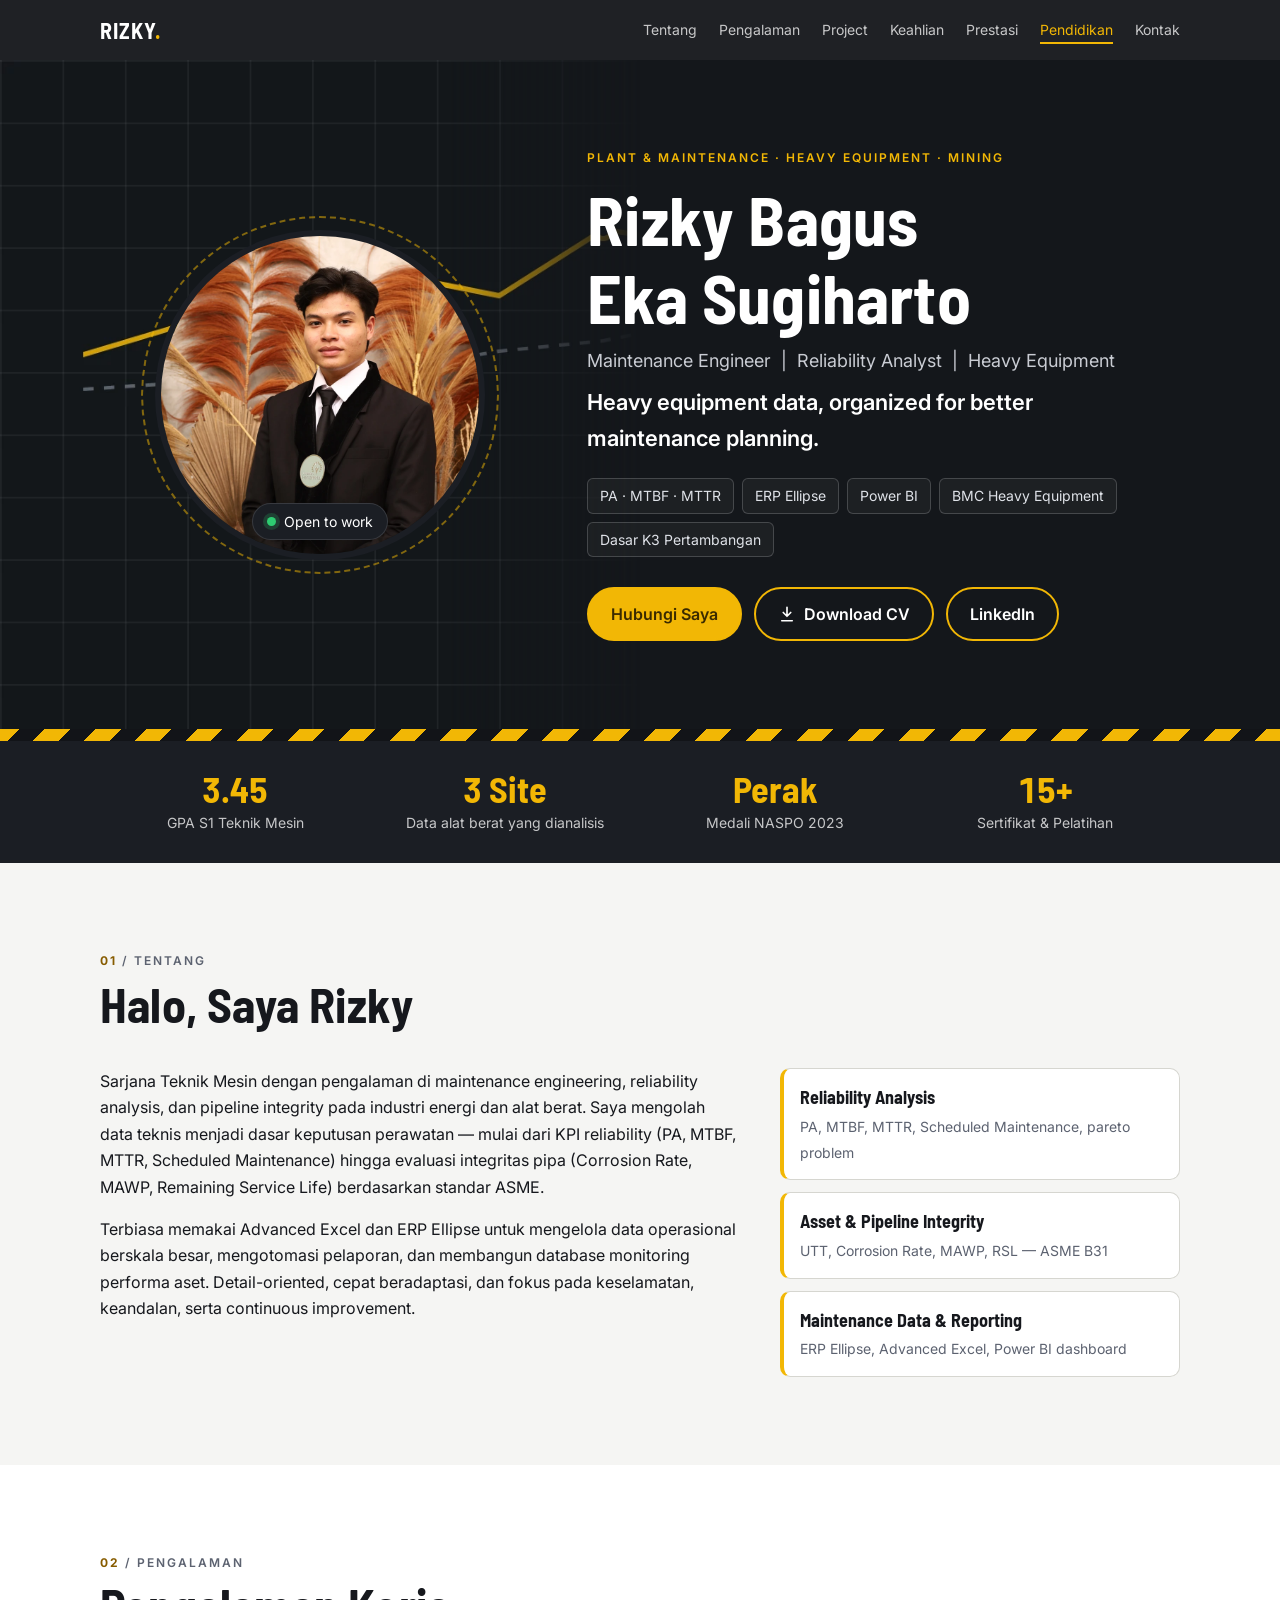
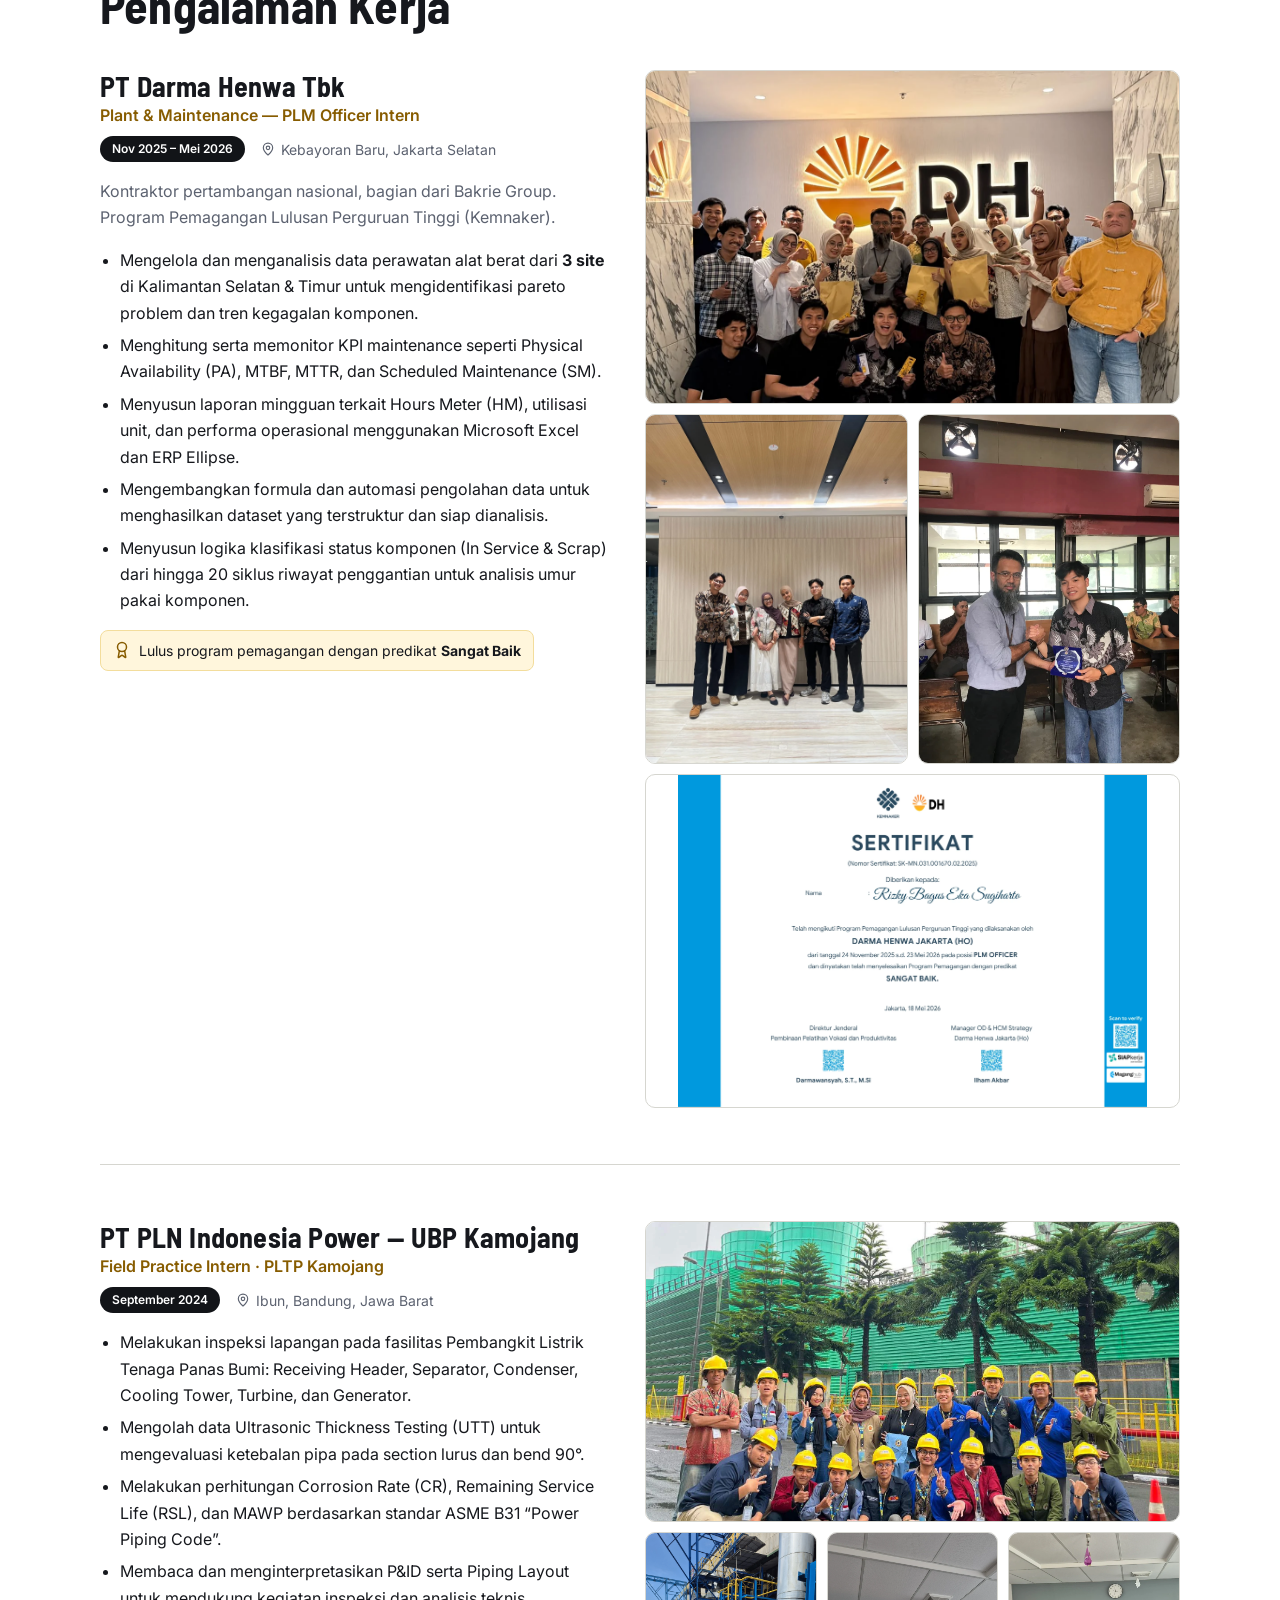
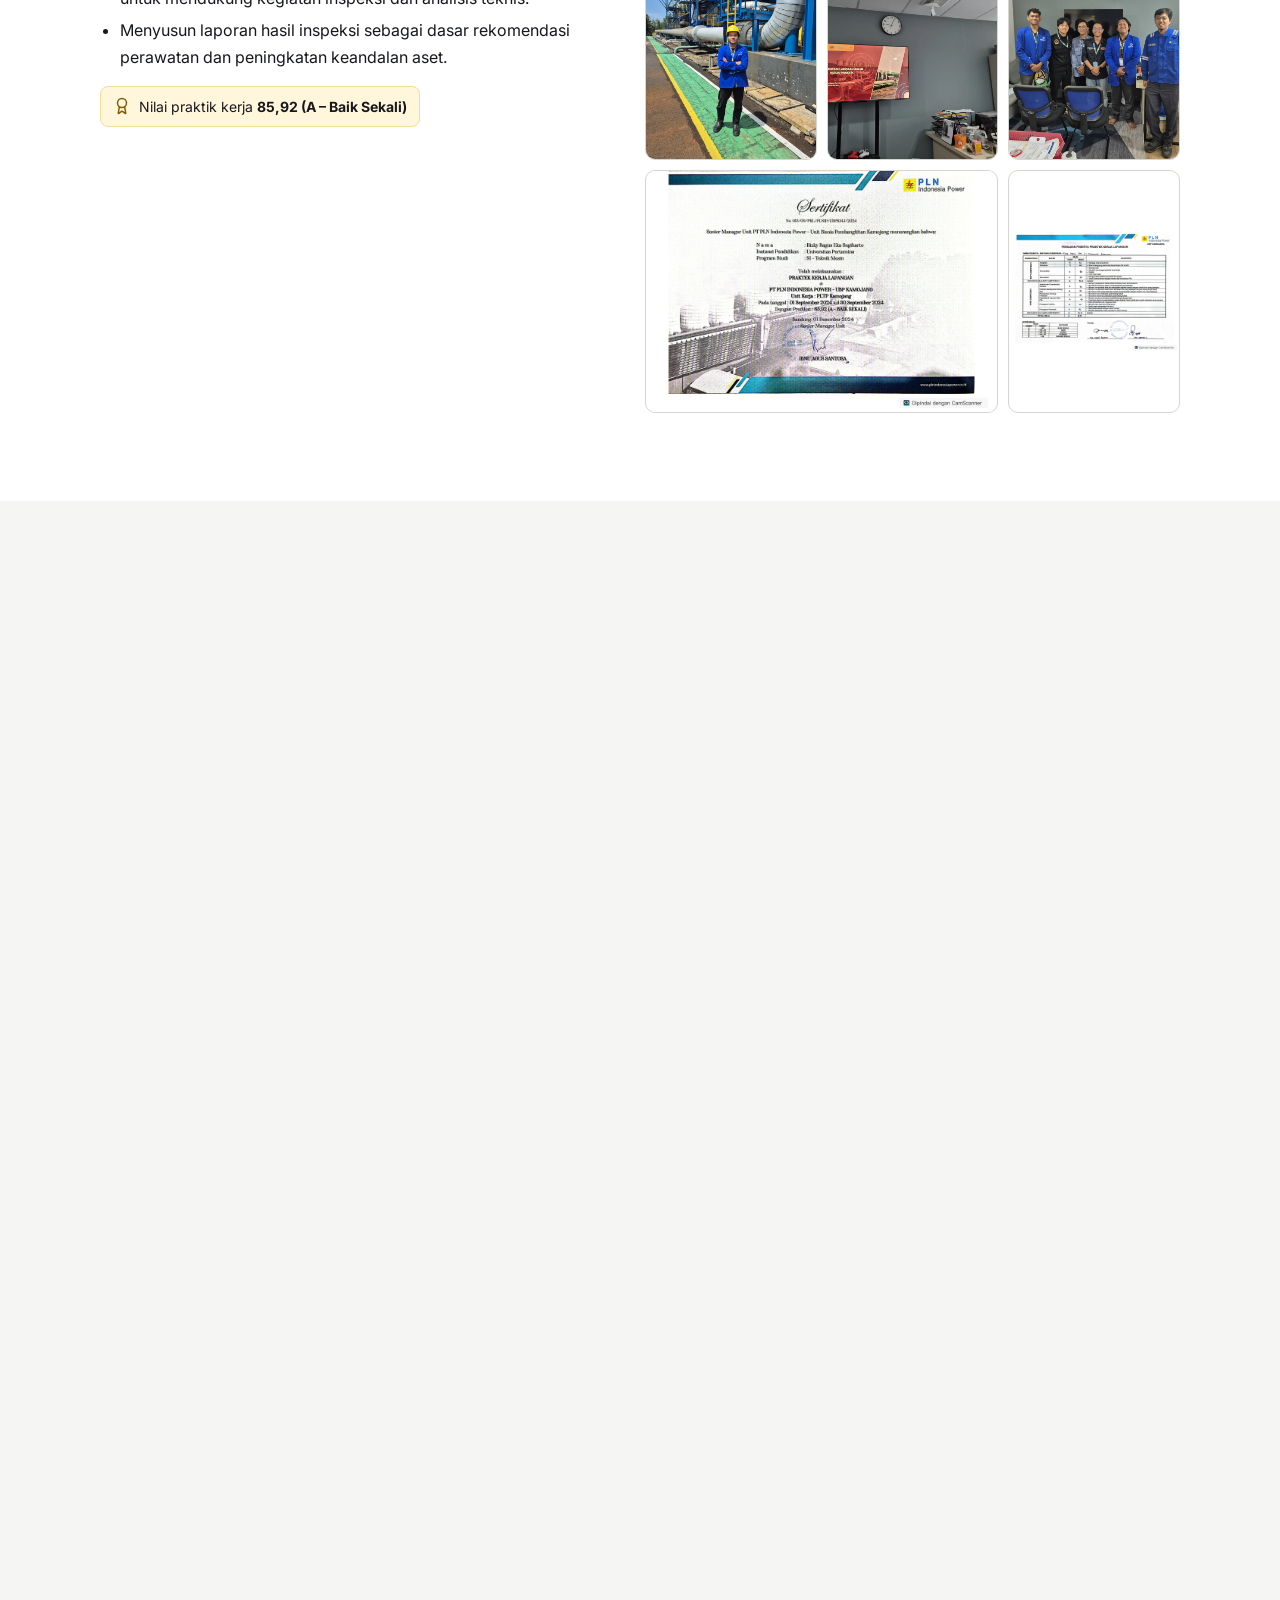
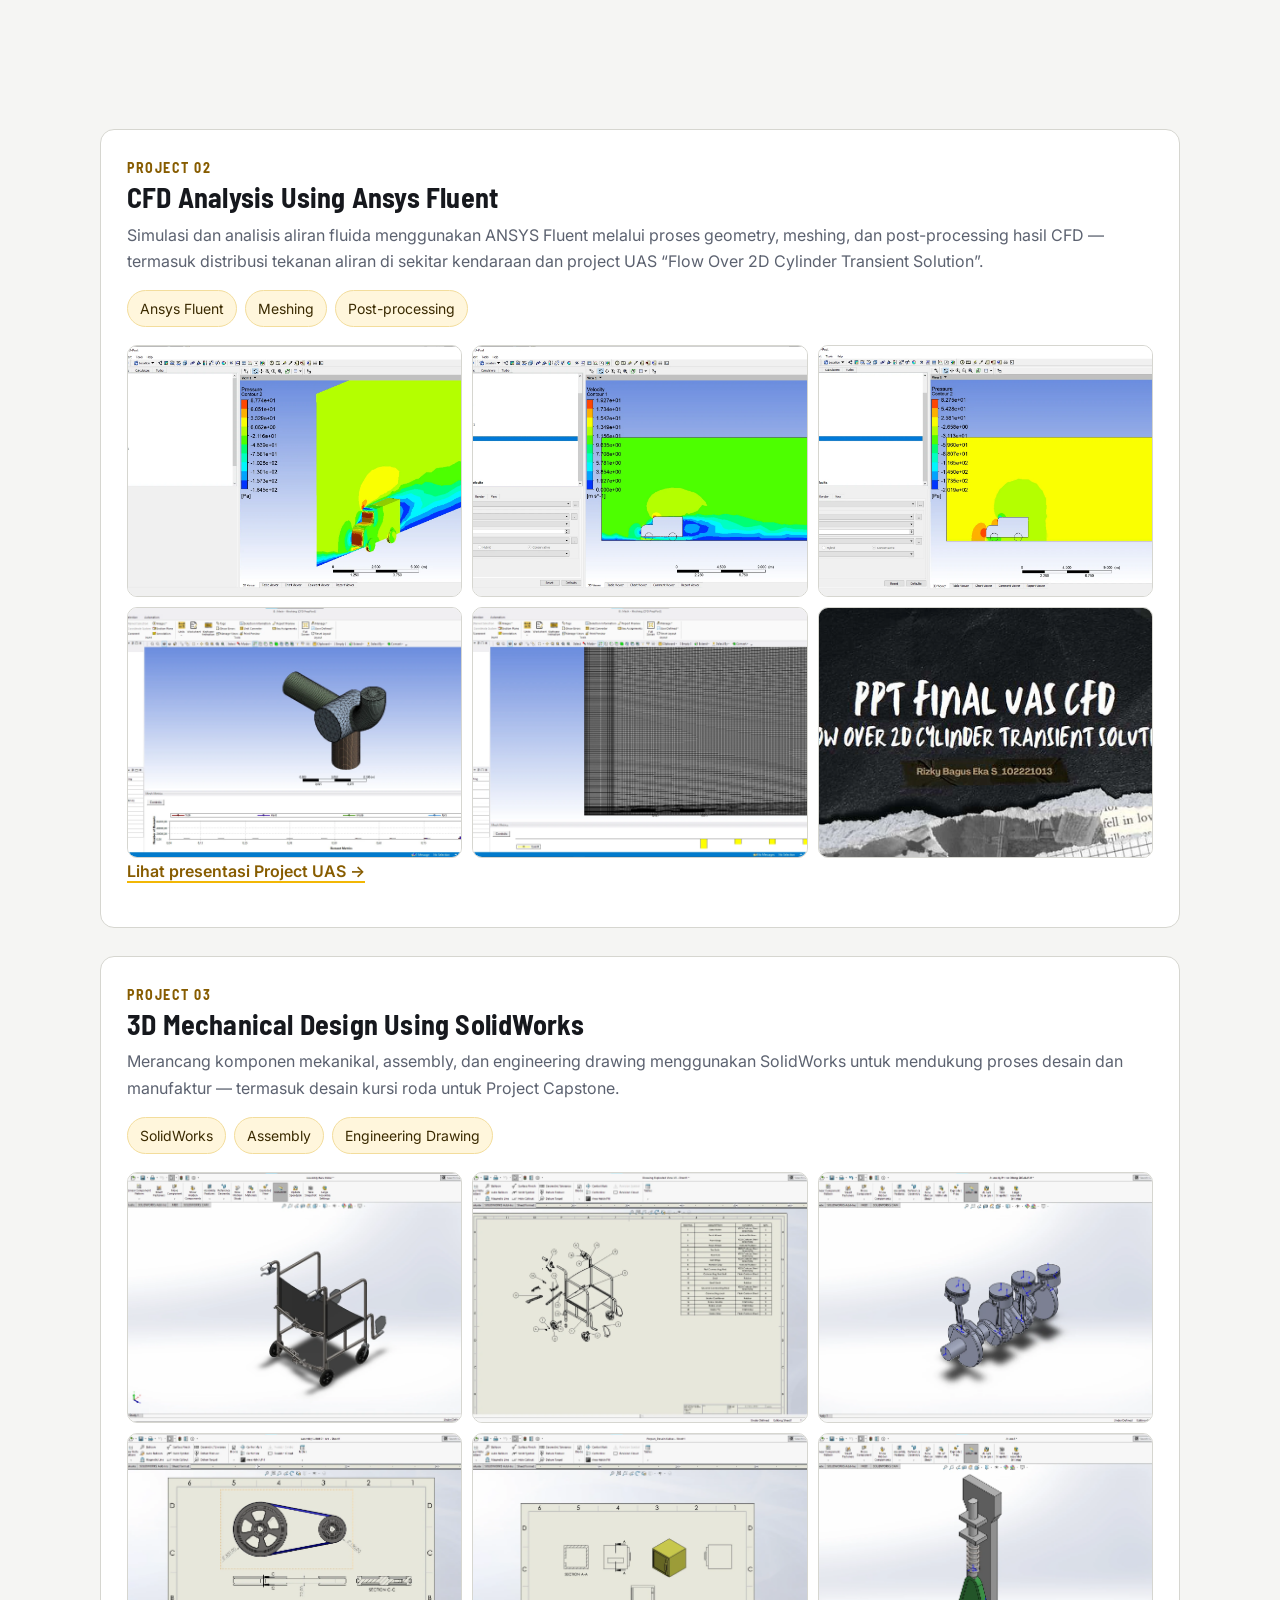
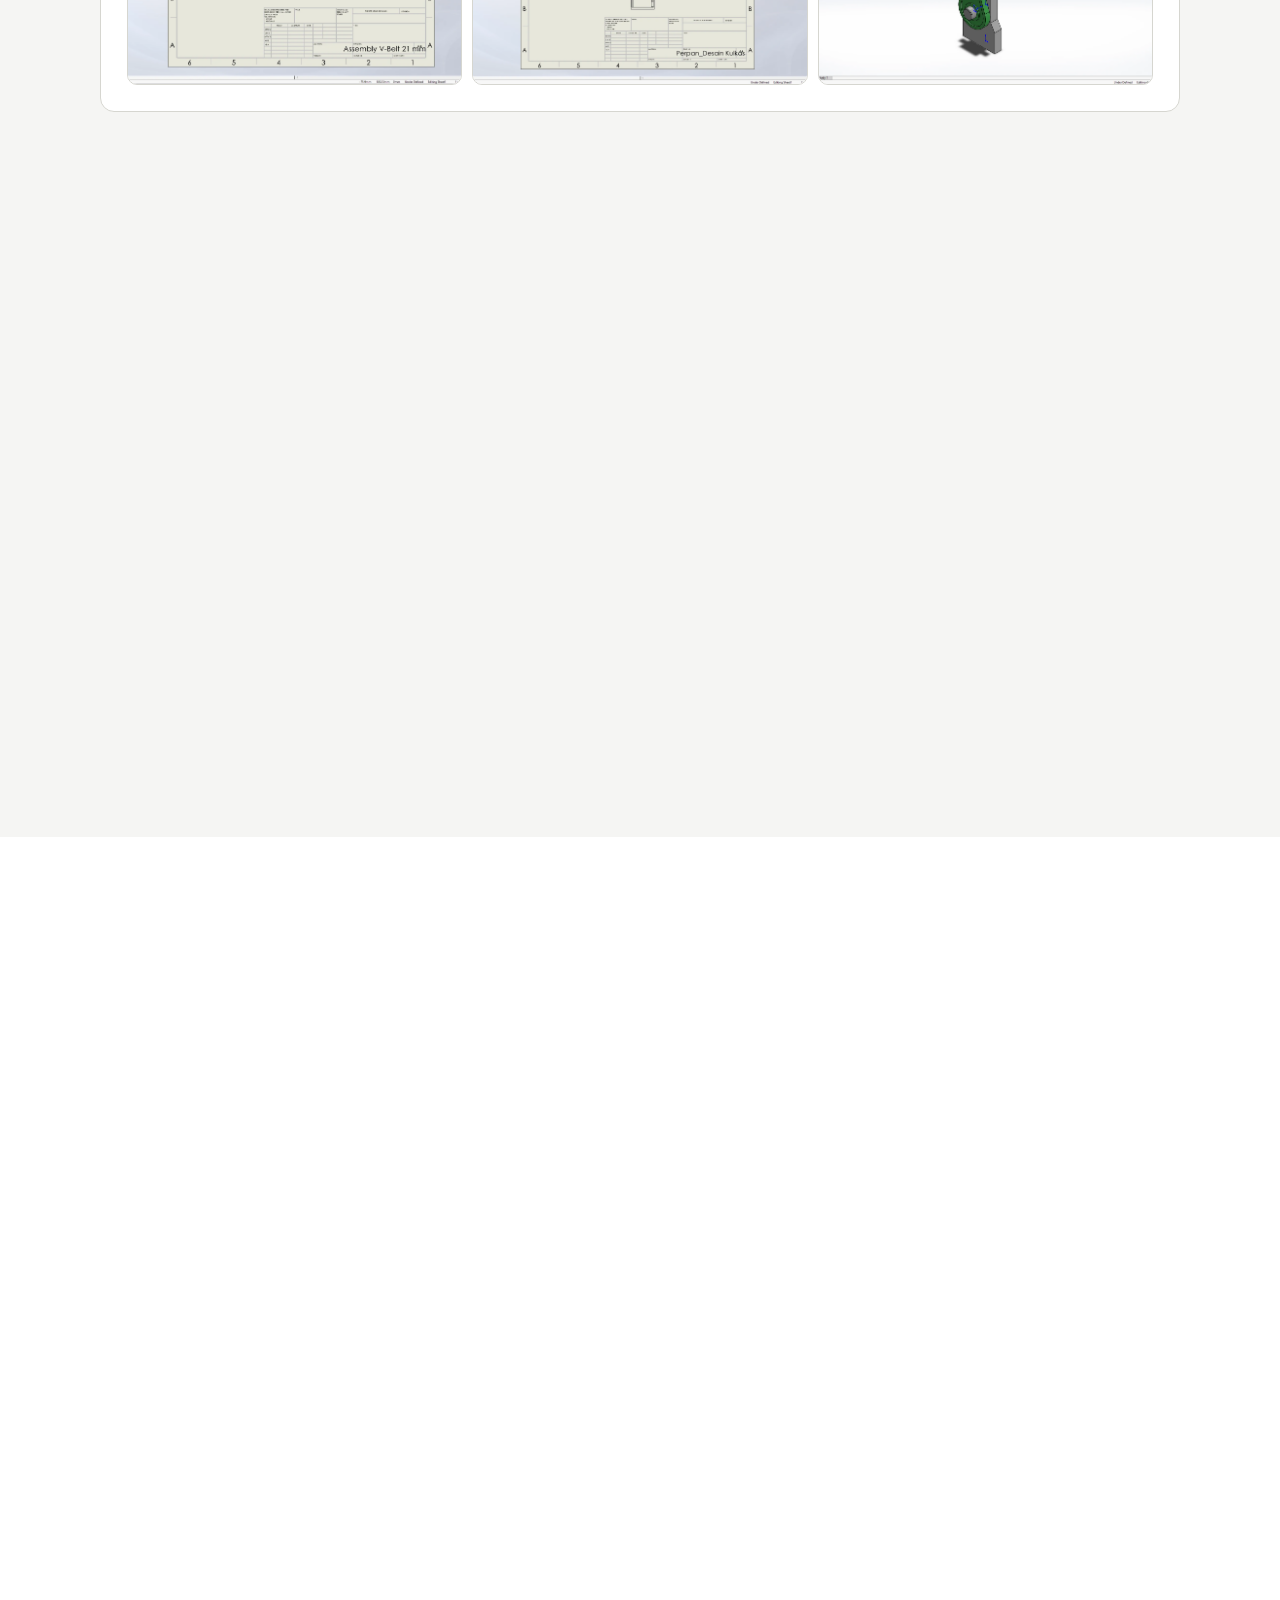
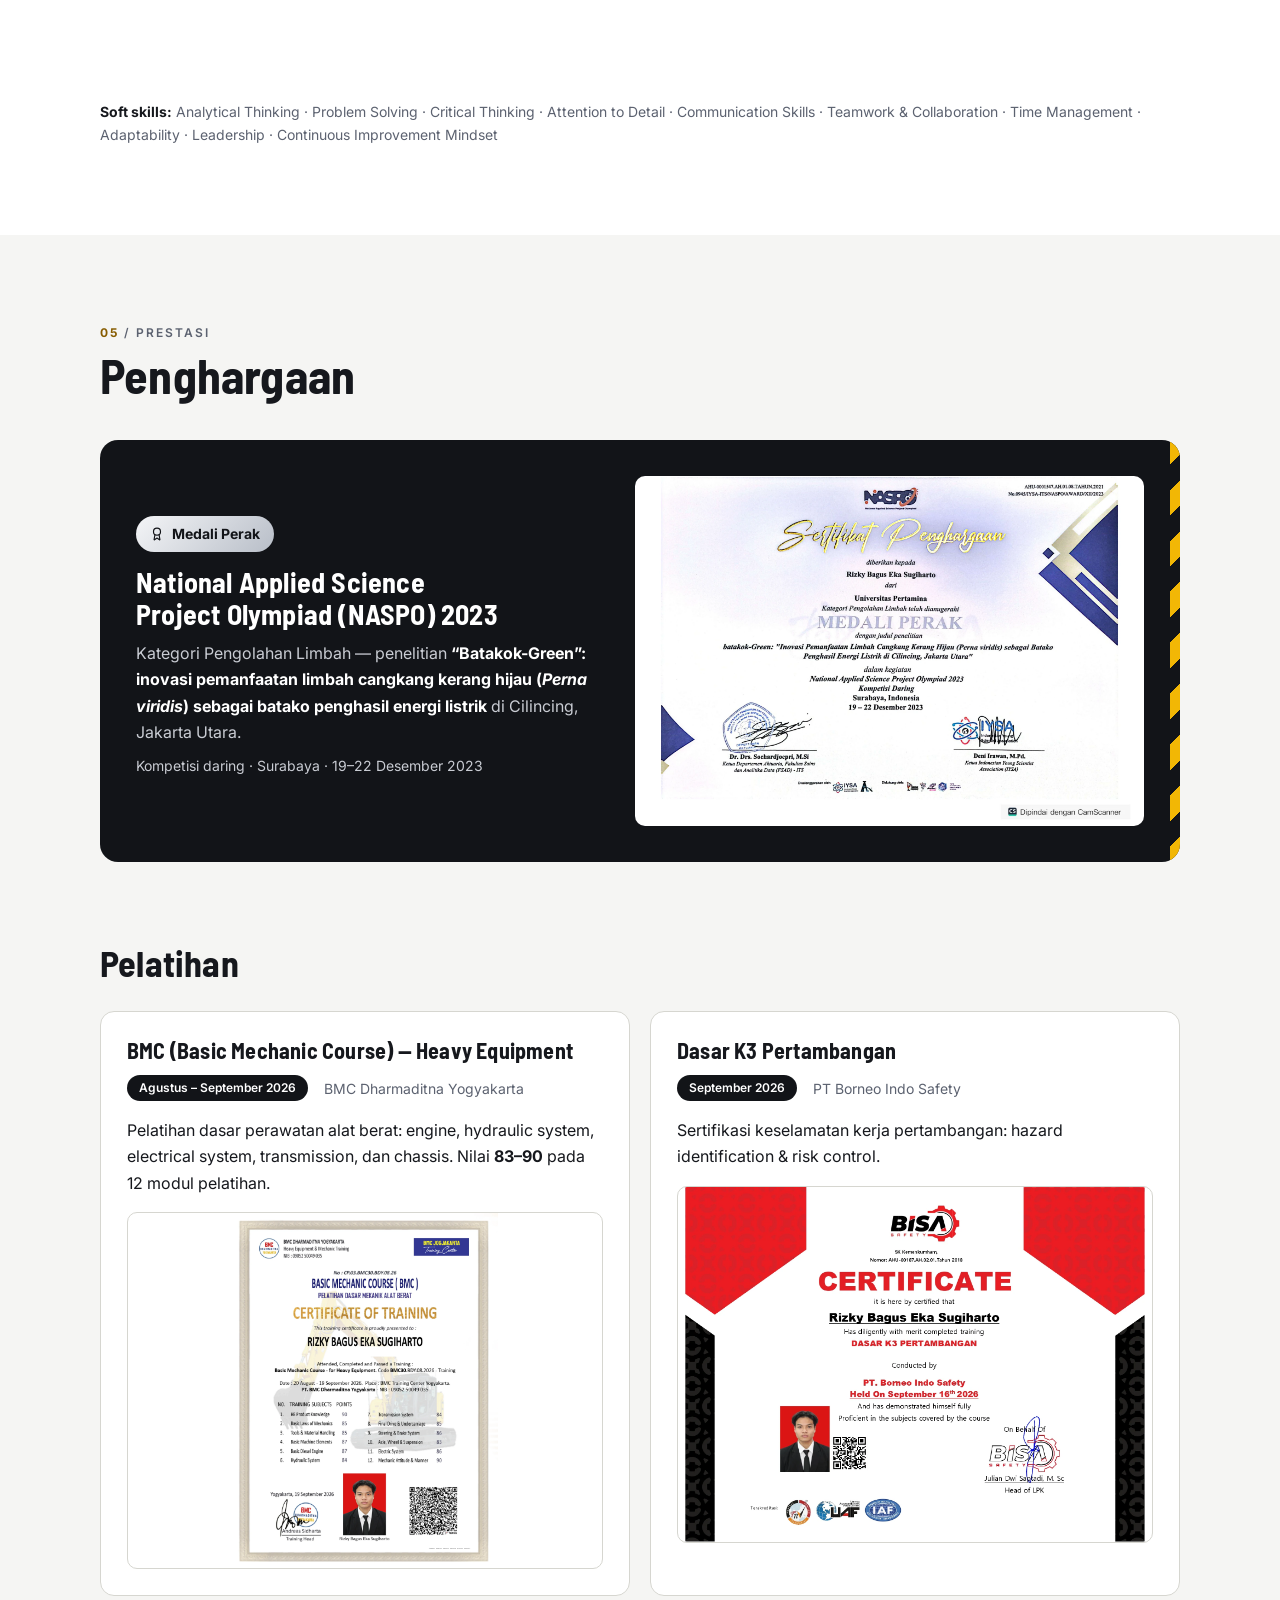
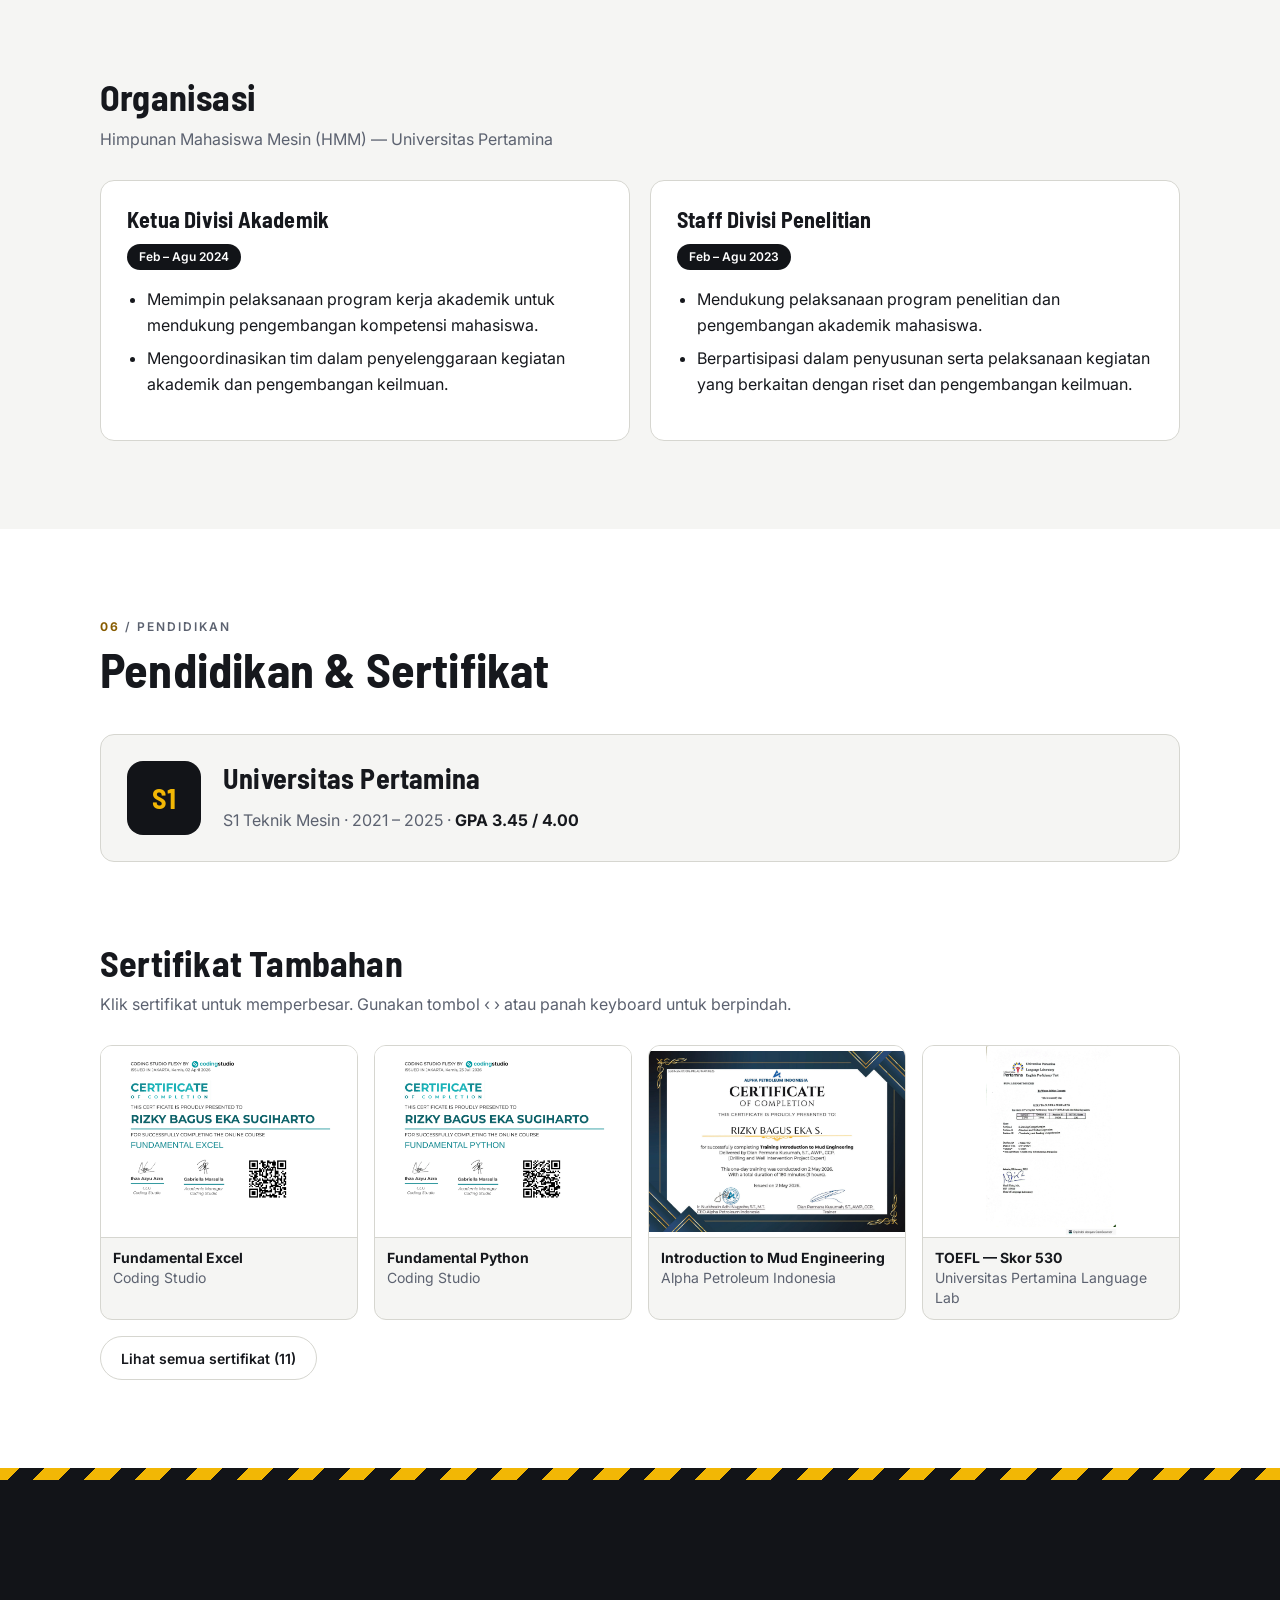
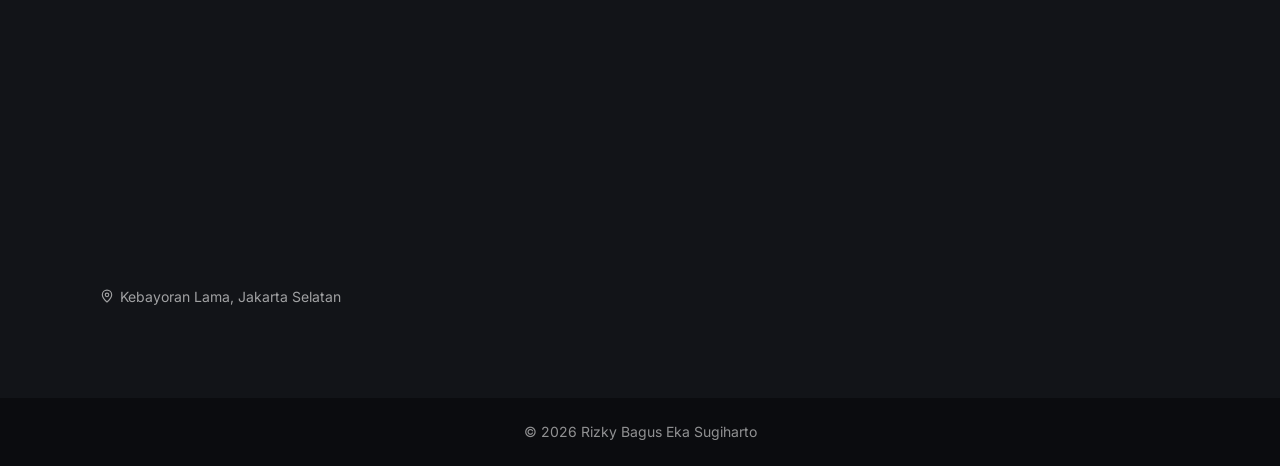
==== commit 16c0af59: "Perbaikan aksesibilitas & performa (tanpa ubah tampilan) - lazy-load gambar langsung di HTML (sebelu" ====
--- a/index.html
+++ b/index.html
@@ -3,6 +3,8 @@
 <head>
   <meta charset="utf-8">
   <meta name="viewport" content="width=device-width, initial-scale=1">
+  <meta name="theme-color" content="#121418">
+  <script>document.documentElement.classList.add('js')</script>
   <title>Rizky Bagus Eka Sugiharto | Portfolio</title>
   <meta name="description" content="Portfolio Rizky Bagus Eka Sugiharto — Maintenance Engineer, Reliability Analyst, Heavy Equipment. S1 Teknik Mesin Universitas Pertamina.">
   <link rel="icon" href="data:image/svg+xml,%3Csvg xmlns='http://www.w3.org/2000/svg' viewBox='0 0 64 64'%3E%3Crect width='64' height='64' rx='14' fill='%23121418'/%3E%3Ctext x='32' y='45' font-family='Arial' font-weight='700' font-size='38' text-anchor='middle' fill='%23f2a900'%3ER%3C/text%3E%3C/svg%3E">
@@ -55,10 +57,13 @@
     * { box-sizing: border-box; }
     html { scroll-behavior: smooth; scroll-padding-top: 72px; }
     body { margin: 0; background: var(--bg); color: var(--ink); font: var(--fs-base)/1.65 "Inter", system-ui, sans-serif; }
-    img { max-width: 100%; display: block; }
+    img { max-width: 100%; height: auto; display: block; }
     a { color: inherit; }
     :focus-visible { outline: 2px solid var(--accent); outline-offset: 3px; border-radius: 4px; }
-    h1, h2, h3 { font-family: "Barlow Semi Condensed", "Inter", sans-serif; line-height: 1.15; margin: 0; letter-spacing: .2px; }
+    h1, h2, h3 { font-family: "Barlow Semi Condensed", "Inter", sans-serif; line-height: 1.15; margin: 0; letter-spacing: .2px; text-wrap: balance; }
+    body { -webkit-tap-highlight-color: rgba(242,183,5,.25); }
+    .skip-link { position: absolute; left: 12px; top: -60px; z-index: 100; background: var(--accent); color: var(--accent-ink); font-weight: 600; padding: 10px 16px; border-radius: 8px; text-decoration: none; }
+    .skip-link:focus { top: 12px; }
     .wrap { max-width: var(--max); margin: 0 auto; padding: 0 20px; }
     .eyebrow { color: var(--muted); font-weight: 600; letter-spacing: 2px; text-transform: uppercase; font-size: var(--fs-xs); }
     .eyebrow b { color: var(--accent-text); }
@@ -92,9 +97,8 @@
     .hero .tagline { font-size: clamp(var(--fs-md), 2.2vw, var(--fs-lg)); font-weight: 600; margin: 0 0 22px; max-width: 560px; }
     .chips { display: flex; flex-wrap: wrap; gap: 8px; margin-bottom: 30px; }
     .chips span { font-size: var(--fs-sm); padding: 5px 12px; border: 1px solid rgba(255,255,255,.18); border-radius: 6px; color: #dfe2e8; background: rgba(255,255,255,.04); }
-    .btns { display: grid; gap: 12px; }
-    .btn-row { display: flex; flex-wrap: wrap; gap: 12px; }
-    .btn { display: inline-flex; align-items: center; gap: 8px; padding: 12px 22px; border-radius: 999px; font-weight: 600; font-size: var(--fs-base); text-decoration: none; border: 2px solid var(--accent); transition: transform .15s, filter .15s; }
+    .btns { display: flex; flex-wrap: wrap; gap: 12px; }
+    .btn { display: inline-flex; align-items: center; gap: 8px; padding: 12px 22px; border-radius: 999px; font-weight: 600; font-size: var(--fs-base); text-decoration: none; border: 2px solid var(--accent); transition: transform .15s; }
     .btn.primary { background: var(--accent); color: var(--accent-ink); }
     .btn.ghost { color: #fff; }
     .btn:hover { filter: brightness(1.08); transform: translateY(-1px); }
@@ -161,7 +165,7 @@
     .gallery { display: grid; grid-template-columns: repeat(3, 1fr); gap: 10px; }
     .gallery.g2 { grid-template-columns: repeat(2, 1fr); }
     .gallery.g4 { grid-template-columns: repeat(4, 1fr); }
-    .gallery img { width: 100%; aspect-ratio: 4 / 3; object-fit: cover; border-radius: 10px; cursor: zoom-in; border: 1px solid var(--line); background: var(--surface); transition: transform .2s, box-shadow .2s; }
+    .gallery img { width: 100%; aspect-ratio: 4 / 3; object-fit: cover; border-radius: 10px; cursor: zoom-in; border: 1px solid var(--line); background: var(--surface); transition: transform .2s; }
     .gallery img:hover { transform: translateY(-2px); box-shadow: 0 8px 20px rgba(0,0,0,.12); }
     .gallery img.contain { object-fit: contain; }
     .gallery img.tall { aspect-ratio: 3 / 4; }
@@ -174,7 +178,7 @@
 
     /* Galeri yang diringkas: 4 item pertama tampil, sisanya lewat tombol "Lihat semua" */
     .collapsible:not(.expanded) > :nth-child(n+5) { display: none; }
-    .show-more { margin-top: 16px; min-height: 44px; padding: 10px 20px; border-radius: 999px; border: 1px solid var(--line); background: var(--surface); color: var(--ink); font: 600 var(--fs-sm) "Inter", sans-serif; cursor: pointer; transition: border-color .2s; }
+    .show-more { margin-top: 16px; min-height: 44px; padding: 10px 20px; border-radius: 999px; border: 1px solid var(--line); background: var(--surface); color: var(--ink); font: 600 var(--fs-sm) "Inter", sans-serif; cursor: pointer; }
     .show-more:hover { border-color: var(--ink); }
 
     /* Achievement */
@@ -196,18 +200,6 @@
     .tabs button { font: 600 var(--fs-sm) "Inter", sans-serif; min-height: 44px; padding: 10px 14px; border-radius: 8px; border: 1px solid var(--line); background: var(--surface); color: var(--ink); cursor: pointer; }
     .tabs button[aria-selected="true"] { background: var(--dark); color: #fff; border-color: var(--dark); }
     .dash img { width: 100%; border-radius: 10px; border: 1px solid var(--line); cursor: zoom-in; }
-    /* Pratinjau langsung web app (iframe) — otomatis ikut versi terbaru website */
-    .live-frame { border: 1px solid var(--line); border-radius: 12px; overflow: hidden; background: var(--dark); }
-    .live-bar { display: flex; align-items: center; gap: 12px; padding: 10px 14px; background: var(--dark-2); color: #c9ccd3; font-size: var(--fs-xs); }
-    .live-dots { display: flex; gap: 6px; }
-    .live-dots i { width: 10px; height: 10px; border-radius: 50%; background: #3a3f48; }
-    .live-url { flex: 1; min-width: 0; overflow: hidden; text-overflow: ellipsis; white-space: nowrap; }
-    .live-badge { display: inline-flex; align-items: center; gap: 6px; font-weight: 700; color: #fff; }
-    .live-badge::before { content: ""; width: 8px; height: 8px; border-radius: 50%; background: var(--success); }
-    .live-frame iframe { display: block; width: 100%; height: 640px; border: 0; background: #f9f9f7; }
-    .live-links { display: flex; flex-wrap: wrap; gap: 12px 28px; }
-    .print-only { display: none; }
-    .data-note { margin: -4px 0 14px; padding: 8px 12px; border-left: 3px solid var(--accent); background: var(--accent-soft); border-radius: 8px; font-size: var(--fs-sm); color: var(--ink); }
     .insight { margin: 12px 0 0; padding: 12px 16px; border-left: 4px solid var(--accent); background: var(--bg); border-radius: 8px; font-size: var(--fs-base); }
 
     /* Education */
@@ -231,8 +223,8 @@
     .contact .eyebrow { color: rgba(255,255,255,.7); }
     .contact .eyebrow b { color: var(--accent); }
     .contact .sec-head p { color: rgba(255,255,255,.7); }
-    .contact-grid { display: grid; grid-template-columns: 1.5fr repeat(4, 1fr); gap: 16px; }
-    .contact-card { display: block; text-decoration: none; padding: 22px; border-radius: var(--radius); background: var(--dark-2); border: 1px solid rgba(255,255,255,.08); transition: border-color .2s, transform .2s; }
+    .contact-grid { display: grid; grid-template-columns: 1.5fr 1fr 1fr 1fr; gap: 16px; }
+    .contact-card { display: block; text-decoration: none; padding: 22px; border-radius: var(--radius); background: var(--dark-2); border: 1px solid rgba(255,255,255,.08); transition: transform .2s; }
     a.contact-card:hover { border-color: var(--accent); transform: translateY(-2px); }
     .contact-card small { display: block; color: var(--accent); font-weight: 600; letter-spacing: 1px; text-transform: uppercase; font-size: var(--fs-xs); margin-bottom: 6px; }
     .contact-card span { word-break: break-word; }
@@ -241,11 +233,12 @@
     footer { background: var(--footer); color: rgba(255,255,255,.55); text-align: center; font-size: var(--fs-sm); padding: 22px 0; }
 
     /* Back to top */
-    .to-top { position: fixed; right: 18px; bottom: 18px; width: 44px; height: 44px; border-radius: 50%; border: 0; background: var(--accent); color: var(--accent-ink); font-size: 20px; font-weight: 700; cursor: pointer; box-shadow: 0 6px 18px rgba(0,0,0,.25); opacity: 0; pointer-events: none; transition: opacity .2s; z-index: 40; }
-    .to-top.show { opacity: 1; pointer-events: auto; }
+    .to-top { position: fixed; right: 18px; bottom: 18px; width: 44px; height: 44px; border-radius: 50%; border: 0; background: var(--accent); color: var(--accent-ink); font-size: 20px; font-weight: 700; cursor: pointer; box-shadow: 0 6px 18px rgba(0,0,0,.25); opacity: 0; visibility: hidden; pointer-events: none; transition: opacity .2s, visibility .2s; z-index: 40; }
+    .to-top.show { opacity: 1; visibility: visible; pointer-events: auto; }
 
     /* Lightbox */
-    dialog.lightbox { border: 0; padding: 0; background: transparent; max-width: 100vw; max-height: 100vh; width: 100vw; height: 100vh; }
+    dialog.lightbox { border: 0; padding: 0; background: transparent; max-width: 100vw; max-height: 100vh; width: 100vw; height: 100vh; overscroll-behavior: contain; }
+    body:has(dialog.lightbox[open]) { overflow: hidden; }
     dialog.lightbox::backdrop { background: rgba(8,9,11,.92); }
     .lb-inner { height: 100%; display: flex; flex-direction: column; align-items: center; justify-content: center; padding: 56px 64px 20px; }
     .lb-inner img { max-width: 100%; max-height: calc(100vh - 120px); border-radius: 8px; background: var(--surface); }
@@ -258,14 +251,17 @@
     .lb-next { right: 12px; top: 50%; transform: translateY(-50%); }
 
     /* Animasi muncul saat di-scroll */
-    .reveal { opacity: 0; transform: translateY(24px); transition: opacity .6s ease, transform .6s ease; }
-    .reveal.in { opacity: 1; transform: none; }
-    @media (prefers-reduced-motion: reduce) { .reveal { opacity: 1; transform: none; transition: none; } html { scroll-behavior: auto; } }
+    .js .reveal { opacity: 0; transform: translateY(24px); transition: opacity .6s ease, transform .6s ease; }
+    .js .reveal.in { opacity: 1; transform: none; }
+    @media (prefers-reduced-motion: reduce) {
+      .js .reveal { opacity: 1; transform: none; transition: none; }
+      html { scroll-behavior: auto; }
+      .btn:hover, .gallery img:hover, a.contact-card:hover { transform: none; }
+    }
 
     /* ---------- Responsive ---------- */
     @media (max-width: 960px) {
       .grid-3, .contact-grid { grid-template-columns: repeat(2, 1fr); }
-      .contact-card:first-child { grid-column: 1 / -1; }
       .job, .award, .about-grid { grid-template-columns: 1fr; }
     }
     @media (max-width: 720px) {
@@ -276,7 +272,7 @@
       .hero .wrap { grid-template-columns: 1fr; padding-top: 48px; padding-bottom: 64px; text-align: center; }
       .hero-bg { width: 100%; bottom: auto; height: 340px; opacity: .6; background-position: center; -webkit-mask-image: linear-gradient(#000 60%, transparent); mask-image: linear-gradient(#000 60%, transparent); }
       .photo-wrap { grid-row: 1; width: 210px; }
-      .chips, .btn-row { justify-content: center; }
+      .chips, .btns { justify-content: center; }
       .hero .tagline { margin-left: auto; margin-right: auto; }
       .stats .wrap { grid-template-columns: repeat(2, 1fr); gap: 18px; }
       section { padding: 64px 0; }
@@ -284,7 +280,6 @@
       .gallery, .gallery.g4 { grid-template-columns: repeat(2, 1fr); }
       .certs { grid-template-columns: repeat(2, 1fr); }
       .award { padding: 24px; }
-      .live-frame iframe { height: 560px; }
       .lb-inner { padding: 64px 12px 84px; }
       .lb-prev, .lb-next { top: auto; bottom: 16px; transform: none; }
       .lb-prev { left: calc(50% - 60px); }
@@ -299,7 +294,7 @@
       @page :first { margin-top: 0; }
       * { -webkit-print-color-adjust: exact; print-color-adjust: exact; }
       .nav, .to-top, .lightbox, .btns, .show-more, .tabs, .dash, .screen-only { display: none !important; }
-      .reveal { opacity: 1; transform: none; transition: none; }
+      .js .reveal { opacity: 1; transform: none; transition: none; }
       .collapsible:not(.expanded) > :nth-child(n+5) { display: block; }
       .hero .wrap { padding-top: 32px; padding-bottom: 44px; }
       .photo-wrap { width: 220px; }
@@ -310,9 +305,6 @@
       .grid-3 { grid-template-columns: repeat(3, 1fr); }
       .gallery img:hover { transform: none; box-shadow: none; }
       .dash-print { display: grid; gap: 16px; }
-      .print-only { display: block; }
-      .live-print { width: 100%; border-radius: 10px; border: 1px solid var(--line); margin-bottom: 8px; }
-      .live-links { display: none; }
       .dash-print img { width: 100%; border-radius: 10px; border: 1px solid var(--line); }
       .dash-print figcaption { margin-top: 8px; padding: 10px 14px; border-left: 4px solid var(--accent); background: var(--bg); border-radius: 8px; font-size: var(--fs-sm); }
       .card, .cert, .focus li, .edu, .award, .note, .contact-card, .gallery img, .dash-print figure, .sec-head { break-inside: avoid; }
@@ -340,10 +332,12 @@
     <symbol id="i-award" viewBox="0 0 24 24"><path d="m15.477 12.89 1.515 8.526a.5.5 0 0 1-.81.47l-3.58-2.687a1 1 0 0 0-1.197 0l-3.586 2.686a.5.5 0 0 1-.81-.469l1.514-8.526"/><circle cx="12" cy="8" r="6"/></symbol>
   </svg>
 
+  <a class="skip-link" href="#main">Langsung ke isi</a>
+
   <!-- ===================== NAVBAR ===================== -->
   <nav class="nav">
     <div class="wrap">
-      <a href="#top" class="brand">RIZKY<span>.</span></a>
+      <a href="#top" class="brand" translate="no">RIZKY<span>.</span></a>
       <button class="menu-btn" aria-label="Buka menu" aria-expanded="false" aria-controls="nav-menu">☰</button>
       <ul id="nav-menu">
         <li><a href="#about">Tentang</a></li>
@@ -357,35 +351,30 @@
     </div>
   </nav>
 
+  <main id="main">
+
   <!-- ===================== HERO ===================== -->
   <header class="hero" id="top">
     <div class="hero-bg" aria-hidden="true"></div>
     <div class="wrap">
       <div class="photo-wrap">
-        <img class="photo" src="assets/img/profile.webp" alt="Foto Rizky Bagus Eka Sugiharto">
+        <img class="photo" src="assets/img/profile.webp" width="900" height="900" fetchpriority="high" alt="Foto Rizky Bagus Eka Sugiharto">
         <div class="open-badge"><i></i>Open to work</div>
       </div>
       <div>
         <div class="eyebrow">Plant &amp; Maintenance · Heavy Equipment · Mining</div>
-        <h1>Rizky Bagus Eka Sugiharto</h1>
+        <h1 translate="no">Rizky Bagus Eka Sugiharto</h1>
         <p class="role">Maintenance Engineer &nbsp;|&nbsp; Reliability Analyst &nbsp;|&nbsp; Heavy Equipment</p>
         <p class="tagline">Heavy equipment data, organized for better maintenance planning.</p>
         <div class="chips">
           <span>PA · MTBF · MTTR</span><span>ERP Ellipse</span><span>Power BI</span><span>BMC Heavy Equipment</span><span>Dasar K3 Pertambangan</span>
         </div>
         <div class="btns">
-          <div class="btn-row">
-            <a class="btn primary" href="#contact">Hubungi Saya</a>
-            <a class="btn ghost" href="https://www.linkedin.com/in/rizkybagusekasugiharto" target="_blank" rel="noopener">LinkedIn</a>
-          </div>
-          <div class="btn-row">
-            <a class="btn ghost" href="assets/CV-Rizky-Bagus-Eka-Sugiharto.pdf?v=20261013" target="_blank" rel="noopener">
-              <svg viewBox="0 0 24 24" fill="none" stroke="currentColor" stroke-width="2.2" stroke-linecap="round" stroke-linejoin="round"><path d="M12 3v12m0 0-5-5m5 5 5-5M5 21h14"/></svg>Download CV
-            </a>
-            <a class="btn ghost" href="assets/Portfolio-Rizky-Bagus-Eka-Sugiharto.pdf?v=20261016" target="_blank" rel="noopener">
-              <svg viewBox="0 0 24 24" fill="none" stroke="currentColor" stroke-width="2.2" stroke-linecap="round" stroke-linejoin="round"><path d="M12 3v12m0 0-5-5m5 5 5-5M5 21h14"/></svg>Download Portfolio
-            </a>
-          </div>
+          <a class="btn primary" href="#contact">Hubungi Saya</a>
+          <a class="btn ghost" href="assets/CV-Rizky-Bagus-Eka-Sugiharto.pdf" target="_blank" rel="noopener">
+            <svg aria-hidden="true" viewBox="0 0 24 24" fill="none" stroke="currentColor" stroke-width="2.2" stroke-linecap="round" stroke-linejoin="round"><path d="M12 3v12m0 0-5-5m5 5 5-5M5 21h14"/></svg>Download CV
+          </a>
+          <a class="btn ghost" href="https://www.linkedin.com/in/rizkybagusekasugiharto" target="_blank" rel="noopener">LinkedIn</a>
         </div>
       </div>
     </div>
@@ -445,10 +434,10 @@
           <div class="note"><svg class="ico" aria-hidden="true"><use href="#i-award"/></svg><span>Lulus program pemagangan dengan predikat <b>Sangat Baik</b></span></div>
         </div>
         <div class="gallery g2 reveal">
-          <img class="wide r-16-10" src="assets/img/dh-team.webp" alt="Bersama tim di kantor PT Darma Henwa">
-          <img class="tall" src="assets/img/dh-group.webp" alt="Bersama rekan peserta pemagangan PT Darma Henwa">
-          <img class="tall" src="assets/img/dh-moment.webp" alt="Momen di PT Darma Henwa">
-          <img class="contain wide r-16-10" src="assets/img/dh-cert.webp" alt="Sertifikat Pemagangan Kemnaker × PT Darma Henwa — PLM Officer">
+          <img loading="lazy" class="wide r-16-10" src="assets/img/dh-team.webp" alt="Bersama tim di kantor PT Darma Henwa">
+          <img loading="lazy" class="tall" src="assets/img/dh-group.webp" alt="Bersama rekan peserta pemagangan PT Darma Henwa">
+          <img loading="lazy" class="tall" src="assets/img/dh-moment.webp" alt="Momen di PT Darma Henwa">
+          <img loading="lazy" class="contain wide r-16-10" src="assets/img/dh-cert.webp" alt="Sertifikat Pemagangan Kemnaker × PT Darma Henwa — PLM Officer">
         </div>
       </article>
 
@@ -467,12 +456,12 @@
           <div class="note"><svg class="ico" aria-hidden="true"><use href="#i-award"/></svg><span>Nilai praktik kerja <b>85,92 (A – Baik Sekali)</b></span></div>
         </div>
         <div class="gallery reveal">
-          <img class="full r-16-9" src="assets/img/pln-field-team.webp" alt="Bersama tim PKL di area cooling tower PLTP Kamojang">
-          <img class="tall" src="assets/img/pln-site.webp" alt="Inspeksi lapangan di PLTP Kamojang">
-          <img class="tall" src="assets/img/pln-presentation.webp" alt="Presentasi hasil praktik kerja lapangan">
-          <img class="tall" src="assets/img/pln-team.webp" alt="Bersama tim PLN Indonesia Power UBP Kamojang">
-          <img class="contain wide r-16-11" src="assets/img/pln-cert.webp" alt="Sertifikat Praktik Kerja Lapangan PLN Indonesia Power">
-          <img class="contain fill" src="assets/img/pln-assessment.webp" alt="Lembar penilaian praktik kerja lapangan">
+          <img loading="lazy" class="full r-16-9" src="assets/img/pln-field-team.webp" alt="Bersama tim PKL di area cooling tower PLTP Kamojang">
+          <img loading="lazy" class="tall" src="assets/img/pln-site.webp" alt="Inspeksi lapangan di PLTP Kamojang">
+          <img loading="lazy" class="tall" src="assets/img/pln-presentation.webp" alt="Presentasi hasil praktik kerja lapangan">
+          <img loading="lazy" class="tall" src="assets/img/pln-team.webp" alt="Bersama tim PLN Indonesia Power UBP Kamojang">
+          <img loading="lazy" class="contain wide r-16-11" src="assets/img/pln-cert.webp" alt="Sertifikat Praktik Kerja Lapangan PLN Indonesia Power">
+          <img loading="lazy" class="contain fill" width="1800" height="1272" src="assets/img/pln-assessment.webp" alt="Lembar penilaian praktik kerja lapangan">
         </div>
       </article>
     </div>
@@ -490,7 +479,6 @@
         <div class="num">PROJECT 01</div>
         <h3>Fleet Maintenance &amp; Reliability Dashboard — Power BI</h3>
         <p>Dashboard interaktif untuk monitoring armada alat berat (data dummy, periode 2025): KPI reliability, backlog, biaya, dan kepatuhan jadwal PM — 5 halaman analisis.<span class="screen-only"> Klik tab untuk melihat tiap halaman.</span></p>
-        <p class="data-note">Data dummy sengaja disimulasikan sebagai armada dengan reliability rendah (PA 61,5%, di bawah target umum 85–90%) untuk latihan analisis akar masalah.</p>
         <div class="tags"><span class="tag">Power BI</span><span class="tag">DAX &amp; Power Query</span><span class="tag">MTBF · MTTR · PA</span><span class="tag">Backlog &amp; Cost</span></div>
         <div class="tabs" role="tablist" aria-label="Halaman dashboard Power BI">
           <button role="tab" id="tab-overview" aria-controls="dash-panel" data-img="pbi-overview" data-insight="Physical Availability 61,5%. MTBF 97,6 jam, MTTR 15,6 jam, dari total 739 work order.">Overview</button>
@@ -500,7 +488,7 @@
           <button role="tab" id="tab-pm-planning" aria-controls="dash-panel" data-img="pbi-pm-planning" data-insight="88,4% WO PM selesai, tetapi hanya 79,2% yang dikerjakan tepat waktu sesuai jadwal HM — selisih 9,2% jadi bahan evaluasi penjadwalan.">PM Planning</button>
         </div>
         <div class="dash" id="dash-panel" role="tabpanel">
-          <img id="dash-img" src="assets/img/pbi-overview.webp" alt="Power BI — Overview">
+          <img loading="lazy" id="dash-img" width="1920" height="1101" src="assets/img/pbi-overview.webp" alt="Power BI — Overview">
           <p class="insight" id="dash-insight"></p>
         </div>
         <p class="more-link"><a class="link" href="https://drive.google.com/drive/folders/1bbvt3K4FOZhL6Gi8IVPXEuaJYoMp8xnn?usp=drive_link" target="_blank" rel="noopener">Lihat file &amp; demo dashboard →</a></p>
@@ -508,73 +496,52 @@
 
       <article class="project card reveal">
         <div class="num">PROJECT 02</div>
-        <h3>Fleet Maintenance Dashboard — Web App</h3>
-        <p>Pengembangan dashboard Power BI di atas menjadi aplikasi web end-to-end: user menginput work order, lalu KPI (PA, MTBF, MTTR, backlog, biaya) dihitung otomatis dan tampil sebagai grafik interaktif. Dibangun dengan React dan open source di GitHub.<span class="screen-only"> Pratinjau di bawah adalah website aslinya, jadi selalu menampilkan versi terbaru.</span></p>
-        <div class="tags"><span class="tag">React &amp; JavaScript</span><span class="tag">Recharts</span><span class="tag">MTBF · MTTR · PA</span><span class="tag">GitHub Actions</span><span class="tag">Open Source</span></div>
-        <div class="live-frame screen-only">
-          <div class="live-bar">
-            <span class="live-dots" aria-hidden="true"><i></i><i></i><i></i></span>
-            <span class="live-url">rizkysugiharto-eng.github.io/fleet-maintenance-dashboard</span>
-            <span class="live-badge">Live</span>
-          </div>
-          <iframe src="https://rizkysugiharto-eng.github.io/fleet-maintenance-dashboard/" title="Pratinjau langsung Fleet Maintenance Dashboard" loading="lazy"></iframe>
-        </div>
-        <img class="print-only live-print" src="assets/img/web-dashboard.webp" alt="Tampilan Fleet Maintenance Dashboard — Web App">
-        <p class="more-link live-links">
-          <a class="link" href="https://rizkysugiharto-eng.github.io/fleet-maintenance-dashboard/" target="_blank" rel="noopener">Buka website di tab baru →</a>
-          <a class="link" href="https://github.com/rizkysugiharto-eng/fleet-maintenance-dashboard" target="_blank" rel="noopener">Lihat source code di GitHub →</a>
-        </p>
-        <p class="print-only small muted">Website: rizkysugiharto-eng.github.io/fleet-maintenance-dashboard · Source code: github.com/rizkysugiharto-eng/fleet-maintenance-dashboard</p>
-      </article>
-
-      <article class="project card reveal">
-        <div class="num">PROJECT 03</div>
         <h3>CFD Analysis Using Ansys Fluent</h3>
         <p>Simulasi dan analisis aliran fluida menggunakan ANSYS Fluent melalui proses geometry, meshing, dan post-processing hasil CFD — termasuk distribusi tekanan aliran di sekitar kendaraan dan project UAS “Flow Over 2D Cylinder Transient Solution”.</p>
         <div class="tags"><span class="tag">Ansys Fluent</span><span class="tag">Meshing</span><span class="tag">Post-processing</span></div>
         <div class="gallery">
-          <img src="assets/img/cfd-car.webp" alt="Kontur tekanan aliran pada permukaan mobil">
-          <img src="assets/img/cfd-3.webp" alt="Fluent flow simulation on car">
-          <img src="assets/img/cfd-2.webp" alt="Fluent flow pressure">
-          <img src="assets/img/cfd-1.webp" alt="Different meshing format">
-          <img src="assets/img/cfd-mesh.webp" alt="Meshing modeling">
-          <img src="assets/img/cfd-uas.webp" alt="Project UAS: Flow Over 2D Cylinder Transient Solution">
+          <img loading="lazy" src="assets/img/cfd-car.webp" alt="Kontur tekanan aliran pada permukaan mobil">
+          <img loading="lazy" src="assets/img/cfd-3.webp" alt="Fluent flow simulation on car">
+          <img loading="lazy" src="assets/img/cfd-2.webp" alt="Fluent flow pressure">
+          <img loading="lazy" src="assets/img/cfd-1.webp" alt="Different meshing format">
+          <img loading="lazy" src="assets/img/cfd-mesh.webp" alt="Meshing modeling">
+          <img loading="lazy" src="assets/img/cfd-uas.webp" alt="Project UAS: Flow Over 2D Cylinder Transient Solution">
         </div>
         <p class="more-link"><a class="link" href="https://drive.google.com/file/d/14mwAWI9StFwS8bvNi7oTARTxTiOLoPQV/view?usp=drive_link" target="_blank" rel="noopener">Lihat presentasi Project UAS →</a></p>
       </article>
 
       <article class="project card reveal">
-        <div class="num">PROJECT 04</div>
+        <div class="num">PROJECT 03</div>
         <h3>3D Mechanical Design Using SolidWorks</h3>
         <p>Merancang komponen mekanikal, assembly, dan engineering drawing menggunakan SolidWorks untuk mendukung proses desain dan manufaktur — termasuk desain kursi roda untuk Project Capstone.</p>
         <div class="tags"><span class="tag">SolidWorks</span><span class="tag">Assembly</span><span class="tag">Engineering Drawing</span></div>
         <div class="gallery">
-          <img src="assets/img/sw-wheelchair.webp" alt="Desain kursi roda Project Capstone (tampak belakang)">
-          <img src="assets/img/sw-wheelchair-drawing.webp" alt="Explode drawing kursi roda Project Capstone">
-          <img src="assets/img/sw-piston.webp" alt="Piston model assembly">
-          <img src="assets/img/sw-vbelt.webp" alt="V-belt assembly model">
-          <img src="assets/img/sw-fridge.webp" alt="Project model kulkas sederhana">
-          <img src="assets/img/sw-spring-washer.webp" alt="Spring washer desain model">
+          <img loading="lazy" src="assets/img/sw-wheelchair.webp" alt="Desain kursi roda Project Capstone (tampak belakang)">
+          <img loading="lazy" src="assets/img/sw-wheelchair-drawing.webp" alt="Explode drawing kursi roda Project Capstone">
+          <img loading="lazy" src="assets/img/sw-piston.webp" alt="Piston model assembly">
+          <img loading="lazy" src="assets/img/sw-vbelt.webp" alt="V-belt assembly model">
+          <img loading="lazy" src="assets/img/sw-fridge.webp" alt="Project model kulkas sederhana">
+          <img loading="lazy" src="assets/img/sw-spring-washer.webp" alt="Spring washer desain model">
         </div>
       </article>
 
       <article class="project card reveal">
-        <div class="num">PROJECT 05</div>
+        <div class="num">PROJECT 04</div>
         <h3>Logo, Menu, Poster &amp; Banner Design</h3>
         <p>Merancang berbagai media promosi visual untuk mendukung kebutuhan publikasi, branding, dan penyampaian informasi secara efektif.</p>
         <div class="tags"><span class="tag">Canva</span><span class="tag">Branding</span><span class="tag">Visual Design</span></div>
         <div class="gallery g4 collapsible">
-          <img class="tall" src="assets/img/design-10.webp" alt="Logo FORCE — Festival of Remarkable Celebrations by Engineers">
-          <img class="tall" src="assets/img/design-01.webp" alt="Poster cara penggunaan APAR">
-          <img class="tall" src="assets/img/design-07.webp" alt="Poster nilai AKHLAK">
-          <img class="tall" src="assets/img/design-11.webp" alt="Poster pengelolaan sampah makanan">
-          <img class="tall" src="assets/img/design-02.webp" alt="Desain Singapolah">
-          <img class="tall" src="assets/img/design-04.webp" alt="Desain menu makanan">
-          <img class="tall" src="assets/img/design-03.webp" alt="Desain konten kedai">
-          <img class="tall" src="assets/img/design-05.webp" alt="Desain konten kedai">
-          <img class="tall" src="assets/img/design-06.webp" alt="Desain frame foto">
-          <img class="tall" src="assets/img/design-09.webp" alt="Poster English Day">
-          <img class="tall" src="assets/img/design-08.webp" alt="Desain Sarjana Turu">
+          <img loading="lazy" class="tall" src="assets/img/design-10.webp" alt="Logo FORCE — Festival of Remarkable Celebrations by Engineers">
+          <img loading="lazy" class="tall" src="assets/img/design-01.webp" alt="Poster cara penggunaan APAR">
+          <img loading="lazy" class="tall" src="assets/img/design-07.webp" alt="Poster nilai AKHLAK">
+          <img loading="lazy" class="tall" src="assets/img/design-11.webp" alt="Poster pengelolaan sampah makanan">
+          <img loading="lazy" class="tall" src="assets/img/design-02.webp" alt="Desain Singapolah">
+          <img loading="lazy" class="tall" src="assets/img/design-04.webp" alt="Desain menu makanan">
+          <img loading="lazy" class="tall" src="assets/img/design-03.webp" alt="Desain konten kedai">
+          <img loading="lazy" class="tall" src="assets/img/design-05.webp" alt="Desain konten kedai">
+          <img loading="lazy" class="tall" src="assets/img/design-06.webp" alt="Desain frame foto">
+          <img loading="lazy" class="tall" src="assets/img/design-09.webp" alt="Poster English Day">
+          <img loading="lazy" class="tall" src="assets/img/design-08.webp" alt="Desain Sarjana Turu">
         </div>
         <button class="show-more" aria-expanded="false">Lihat semua desain (11)</button>
       </article>
@@ -626,7 +593,6 @@
         <div class="tags">
           <span class="tag gray">Microsoft Excel</span>
           <span class="tag gray">Power BI (DAX &amp; Power Query)</span>
-          <span class="tag gray">React &amp; JavaScript (dasar)</span>
           <span class="tag gray">ERP Ellipse</span>
           <span class="tag gray soon">SAP PM (in progress)</span>
           <span class="tag gray">Ansys Fluent</span>
@@ -657,7 +623,7 @@
           <p>Kategori Pengolahan Limbah — penelitian <b>“Batakok-Green”: inovasi pemanfaatan limbah cangkang kerang hijau (<i>Perna viridis</i>) sebagai batako penghasil energi listrik</b> di Cilincing, Jakarta Utara.</p>
           <p class="small">Kompetisi daring · Surabaya · 19–22 Desember 2023</p>
         </div>
-        <div class="gallery g2"><img class="contain wide r-16-11" src="assets/img/naspo-award.webp" alt="Sertifikat Penghargaan Medali Perak NASPO 2023"></div>
+        <div class="gallery g2"><img loading="lazy" class="contain wide r-16-11" src="assets/img/naspo-award.webp" alt="Sertifikat Penghargaan Medali Perak NASPO 2023"></div>
       </div>
 
       <!-- Training -->
@@ -669,13 +635,13 @@
           <h3>BMC (Basic Mechanic Course) — Heavy Equipment</h3>
           <div class="meta"><span class="date">Agustus – September 2026</span><span>BMC Dharmaditna Yogyakarta</span></div>
           <p>Pelatihan dasar perawatan alat berat: engine, hydraulic system, electrical system, transmission, dan chassis. Nilai <b>83–90</b> pada 12 modul pelatihan.</p>
-          <div class="gallery g2"><img class="contain wide" src="assets/img/bmc-cert.webp" alt="Sertifikat Basic Mechanic Course — BMC Dharmaditna Yogyakarta"></div>
+          <div class="gallery g2"><img loading="lazy" class="contain wide" src="assets/img/bmc-cert.webp" alt="Sertifikat Basic Mechanic Course — BMC Dharmaditna Yogyakarta"></div>
         </div>
         <div class="card reveal">
           <h3>Dasar K3 Pertambangan</h3>
           <div class="meta"><span class="date">September 2026</span><span>PT Borneo Indo Safety</span></div>
           <p>Sertifikasi keselamatan kerja pertambangan: hazard identification &amp; risk control.</p>
-          <div class="gallery g2"><img class="contain wide" src="assets/img/k3-cert.webp" alt="Sertifikat Dasar K3 Pertambangan — PT Borneo Indo Safety"></div>
+          <div class="gallery g2"><img loading="lazy" class="contain wide" src="assets/img/k3-cert.webp" alt="Sertifikat Dasar K3 Pertambangan — PT Borneo Indo Safety"></div>
         </div>
       </div>
 
@@ -725,17 +691,17 @@
         <p class="muted screen-only">Klik sertifikat untuk memperbesar. Gunakan tombol ‹ › atau panah keyboard untuk berpindah.</p>
       </div>
       <div class="certs collapsible reveal">
-        <figure class="cert"><img src="assets/img/cert-excel.webp" alt="Fundamental Excel — Coding Studio"><figcaption><b>Fundamental Excel</b><span>Coding Studio</span></figcaption></figure>
-        <figure class="cert"><img src="assets/img/cert-python.webp" alt="Fundamental Python — Coding Studio"><figcaption><b>Fundamental Python</b><span>Coding Studio</span></figcaption></figure>
-        <figure class="cert"><img src="assets/img/cert-mud.webp" alt="Training Introduction to Mud Engineering — Alpha Petroleum Indonesia"><figcaption><b>Introduction to Mud Engineering</b><span>Alpha Petroleum Indonesia</span></figcaption></figure>
-        <figure class="cert"><img src="assets/img/cert-toefl.webp" alt="English Proficiency Test (TOEFL) — skor 530"><figcaption><b>TOEFL — Skor 530</b><span>Universitas Pertamina Language Lab</span></figcaption></figure>
-        <figure class="cert"><img src="assets/img/cert-qhse.webp" alt="Quality Health Safety Management System (SMK3 PP 50 Th. 2012)"><figcaption><b>SMK3 — PP 50 Tahun 2012</b><span>PT Langitbiru Bumi Mataram, 2022</span></figcaption></figure>
-        <figure class="cert"><img src="assets/img/cert-insitef.webp" alt="Certificate of Appreciation INSITEF 2022"><figcaption><b>INSITEF 2022</b><span>Panitia — Administration Division</span></figcaption></figure>
-        <figure class="cert"><img src="assets/img/cert-abstract.webp" alt="Workshop How to Write an Abstract for Research"><figcaption><b>Workshop: Writing a Research Abstract</b><span>Universitas Pertamina</span></figcaption></figure>
-        <figure class="cert"><img src="assets/img/cert-seminar.webp" alt="Seminar Keuangan Mahasiswa Mesin Universitas Pertamina 2021"><figcaption><b>Seminar Keuangan Mahasiswa Mesin</b><span>Universitas Pertamina, 2021</span></figcaption></figure>
-        <figure class="cert"><img src="assets/img/cert-brightup.webp" alt="Bright UP Session — Pembuatan CV dan Job Interview"><figcaption><b>Bright UP Session: CV &amp; Job Interview</b><span>Universitas Pertamina, 2021</span></figcaption></figure>
-        <figure class="cert"><img src="assets/img/cert-catchup.webp" alt="Peserta Webinar Catch Up"><figcaption><b>Webinar Catch Up</b><span>Universitas Pertamina</span></figcaption></figure>
-        <figure class="cert"><img src="assets/img/cert-wisuda.webp" alt="Anggota Divisi Dokumentasi — Pelepasan Wisuda Teknik Mesin"><figcaption><b>Panitia Pelepasan Wisuda Teknik Mesin</b><span>Divisi Dokumentasi, 2023</span></figcaption></figure>
+        <figure class="cert"><img loading="lazy" src="assets/img/cert-excel.webp" alt="Fundamental Excel — Coding Studio"><figcaption><b>Fundamental Excel</b><span>Coding Studio</span></figcaption></figure>
+        <figure class="cert"><img loading="lazy" src="assets/img/cert-python.webp" alt="Fundamental Python — Coding Studio"><figcaption><b>Fundamental Python</b><span>Coding Studio</span></figcaption></figure>
+        <figure class="cert"><img loading="lazy" src="assets/img/cert-mud.webp" alt="Training Introduction to Mud Engineering — Alpha Petroleum Indonesia"><figcaption><b>Introduction to Mud Engineering</b><span>Alpha Petroleum Indonesia</span></figcaption></figure>
+        <figure class="cert"><img loading="lazy" src="assets/img/cert-toefl.webp" alt="English Proficiency Test (TOEFL) — skor 530"><figcaption><b>TOEFL — Skor 530</b><span>Universitas Pertamina Language Lab</span></figcaption></figure>
+        <figure class="cert"><img loading="lazy" src="assets/img/cert-qhse.webp" alt="Quality Health Safety Management System (SMK3 PP 50 Th. 2012)"><figcaption><b>SMK3 — PP 50 Tahun 2012</b><span>PT Langitbiru Bumi Mataram, 2022</span></figcaption></figure>
+        <figure class="cert"><img loading="lazy" src="assets/img/cert-insitef.webp" alt="Certificate of Appreciation INSITEF 2022"><figcaption><b>INSITEF 2022</b><span>Panitia — Administration Division</span></figcaption></figure>
+        <figure class="cert"><img loading="lazy" src="assets/img/cert-abstract.webp" alt="Workshop How to Write an Abstract for Research"><figcaption><b>Workshop: Writing a Research Abstract</b><span>Universitas Pertamina</span></figcaption></figure>
+        <figure class="cert"><img loading="lazy" src="assets/img/cert-seminar.webp" alt="Seminar Keuangan Mahasiswa Mesin Universitas Pertamina 2021"><figcaption><b>Seminar Keuangan Mahasiswa Mesin</b><span>Universitas Pertamina, 2021</span></figcaption></figure>
+        <figure class="cert"><img loading="lazy" src="assets/img/cert-brightup.webp" alt="Bright UP Session — Pembuatan CV dan Job Interview"><figcaption><b>Bright UP Session: CV &amp; Job Interview</b><span>Universitas Pertamina, 2021</span></figcaption></figure>
+        <figure class="cert"><img loading="lazy" src="assets/img/cert-catchup.webp" alt="Peserta Webinar Catch Up"><figcaption><b>Webinar Catch Up</b><span>Universitas Pertamina</span></figcaption></figure>
+        <figure class="cert"><img loading="lazy" src="assets/img/cert-wisuda.webp" alt="Anggota Divisi Dokumentasi — Pelepasan Wisuda Teknik Mesin"><figcaption><b>Panitia Pelepasan Wisuda Teknik Mesin</b><span>Divisi Dokumentasi, 2023</span></figcaption></figure>
       </div>
       <button class="show-more" aria-expanded="false">Lihat semua sertifikat (11)</button>
     </div>
@@ -752,20 +718,21 @@
       <div class="contact-grid reveal">
         <a class="contact-card" href="mailto:rizkysugiharto20@gmail.com"><small>Email</small><span class="one-line">rizkysugiharto20@gmail.com</span></a>
         <a class="contact-card" href="https://wa.me/6281231880494" target="_blank" rel="noopener"><small>WhatsApp</small><span>0812-3188-0494</span></a>
-        <a class="contact-card" href="https://www.linkedin.com/in/rizkybagusekasugiharto" target="_blank" rel="noopener"><small>LinkedIn</small><span>Rizky Bagus Eka Sugiharto</span></a>
-        <a class="contact-card" href="assets/CV-Rizky-Bagus-Eka-Sugiharto.pdf?v=20261013" target="_blank" rel="noopener"><small>CV</small><span>Download CV (PDF)</span></a>
-        <a class="contact-card" href="assets/Portfolio-Rizky-Bagus-Eka-Sugiharto.pdf?v=20261016" target="_blank" rel="noopener"><small>Portfolio</small><span>Download Portfolio (PDF)</span></a>
+        <a class="contact-card" href="https://www.linkedin.com/in/rizkybagusekasugiharto" target="_blank" rel="noopener"><small>LinkedIn</small><span translate="no">Rizky Bagus Eka Sugiharto</span></a>
+        <a class="contact-card" href="assets/CV-Rizky-Bagus-Eka-Sugiharto.pdf" target="_blank" rel="noopener"><small>CV</small><span>Download CV (PDF)</span></a>
       </div>
       <p class="loc with-ico"><svg class="ico" aria-hidden="true"><use href="#i-pin"/></svg>Kebayoran Lama, Jakarta Selatan</p>
     </div>
   </section>
 
-  <footer>© 2026 Rizky Bagus Eka Sugiharto</footer>
+  </main>
+
+  <footer translate="no">© 2026 Rizky Bagus Eka Sugiharto</footer>
 
   <button class="to-top" aria-label="Kembali ke atas">↑</button>
 
   <!-- Lightbox -->
-  <dialog class="lightbox" id="lightbox">
+  <dialog class="lightbox" id="lightbox" aria-label="Pratinjau gambar">
     <div class="lb-inner">
       <img alt="">
       <p></p>
@@ -832,13 +799,13 @@
     function show(i) {
       idx = (i + group.length) % group.length;
       lbImg.src = group[idx].src;
+      lbImg.alt = group[idx].alt;
       lbCap.innerHTML = '';
       lbCap.append(group[idx].alt);
       if (group.length > 1) lbCap.insertAdjacentHTML('beforeend', `<small>${idx + 1} / ${group.length}</small>`);
       box.querySelector('.lb-prev').hidden = box.querySelector('.lb-next').hidden = group.length < 2;
     }
     document.querySelectorAll('.gallery img, .cert img, .dash img').forEach(img => {
-      img.loading = 'lazy';
       // Bisa dibuka lewat keyboard: Tab untuk fokus, Enter/Spasi untuk memperbesar
       img.tabIndex = 0;
       img.setAttribute('role', 'button');
@@ -887,7 +854,7 @@
     // Tombol kembali ke atas
     const toTop = document.querySelector('.to-top');
     addEventListener('scroll', () => toTop.classList.toggle('show', scrollY > 700), { passive: true });
-    toTop.onclick = () => scrollTo({ top: 0, behavior: 'smooth' });
+    toTop.onclick = () => scrollTo({ top: 0, behavior: matchMedia('(prefers-reduced-motion: reduce)').matches ? 'auto' : 'smooth' });
   </script>
 </body>
 </html>
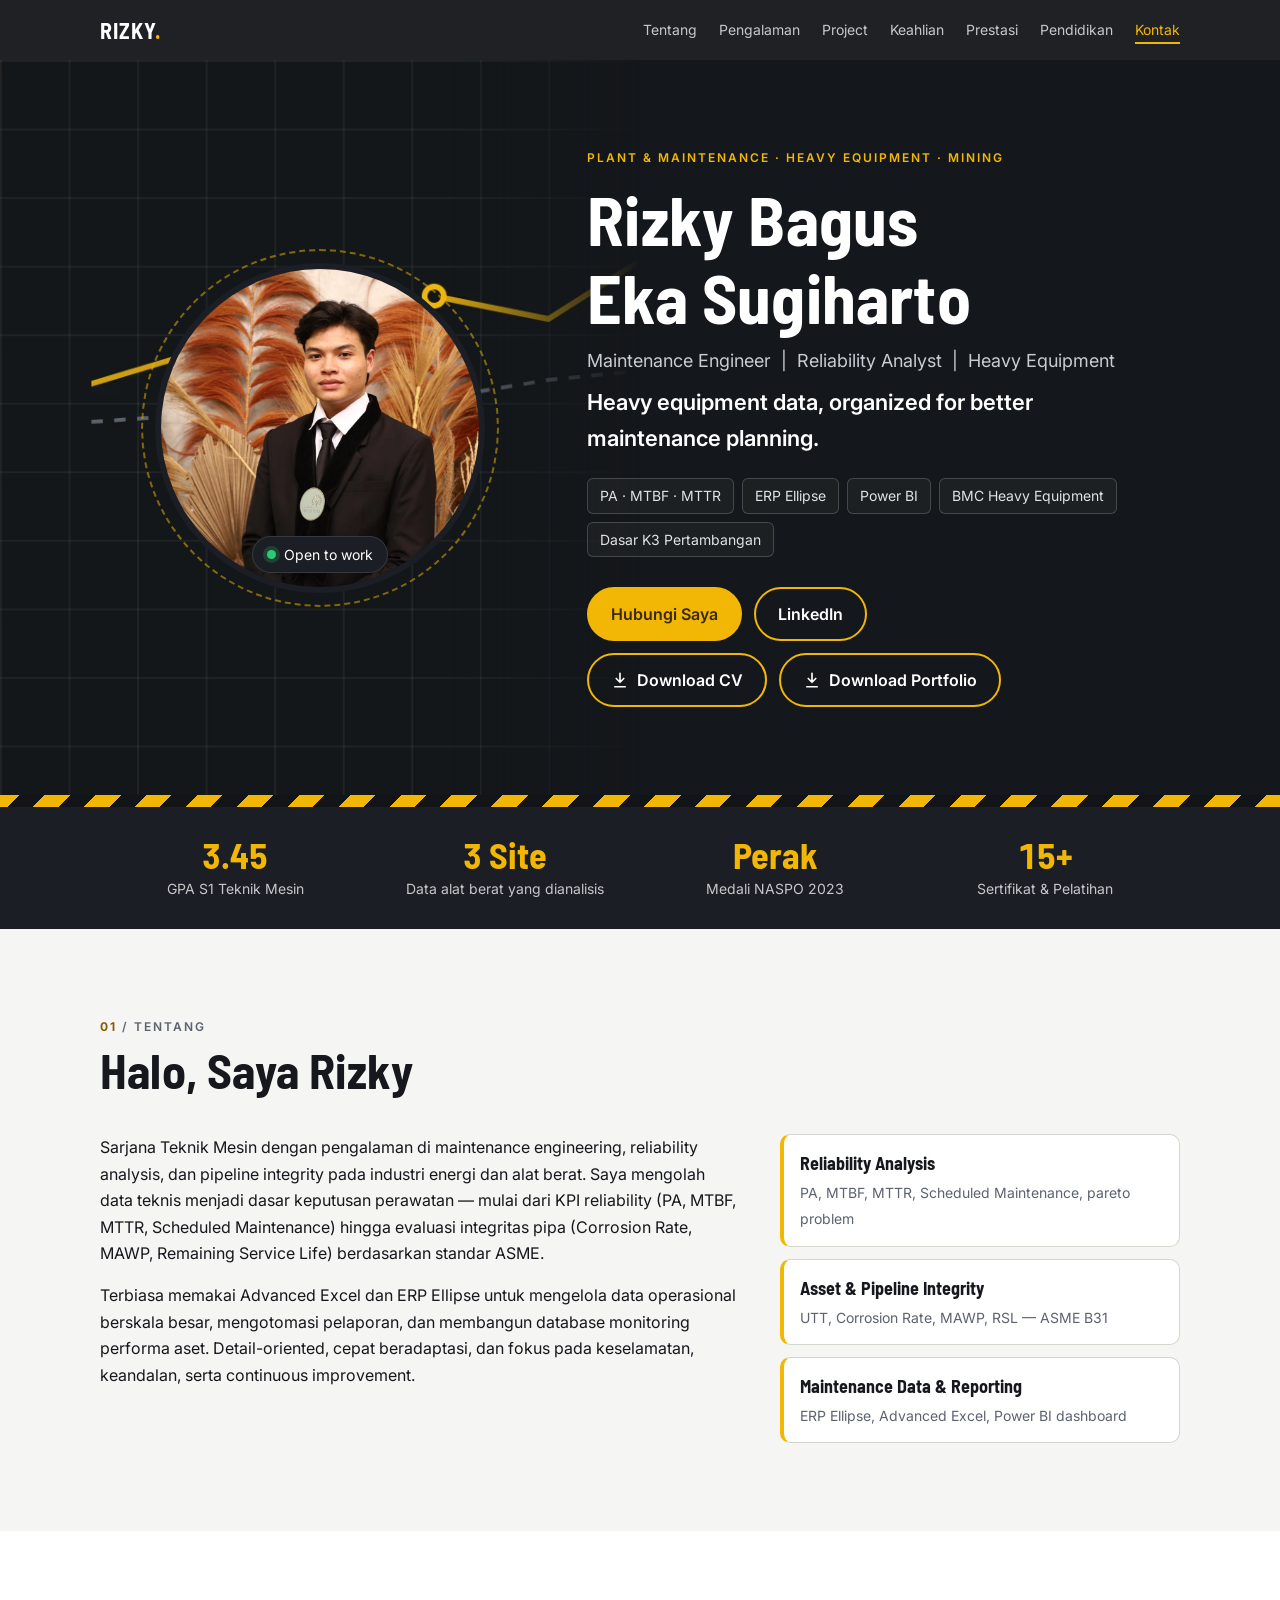
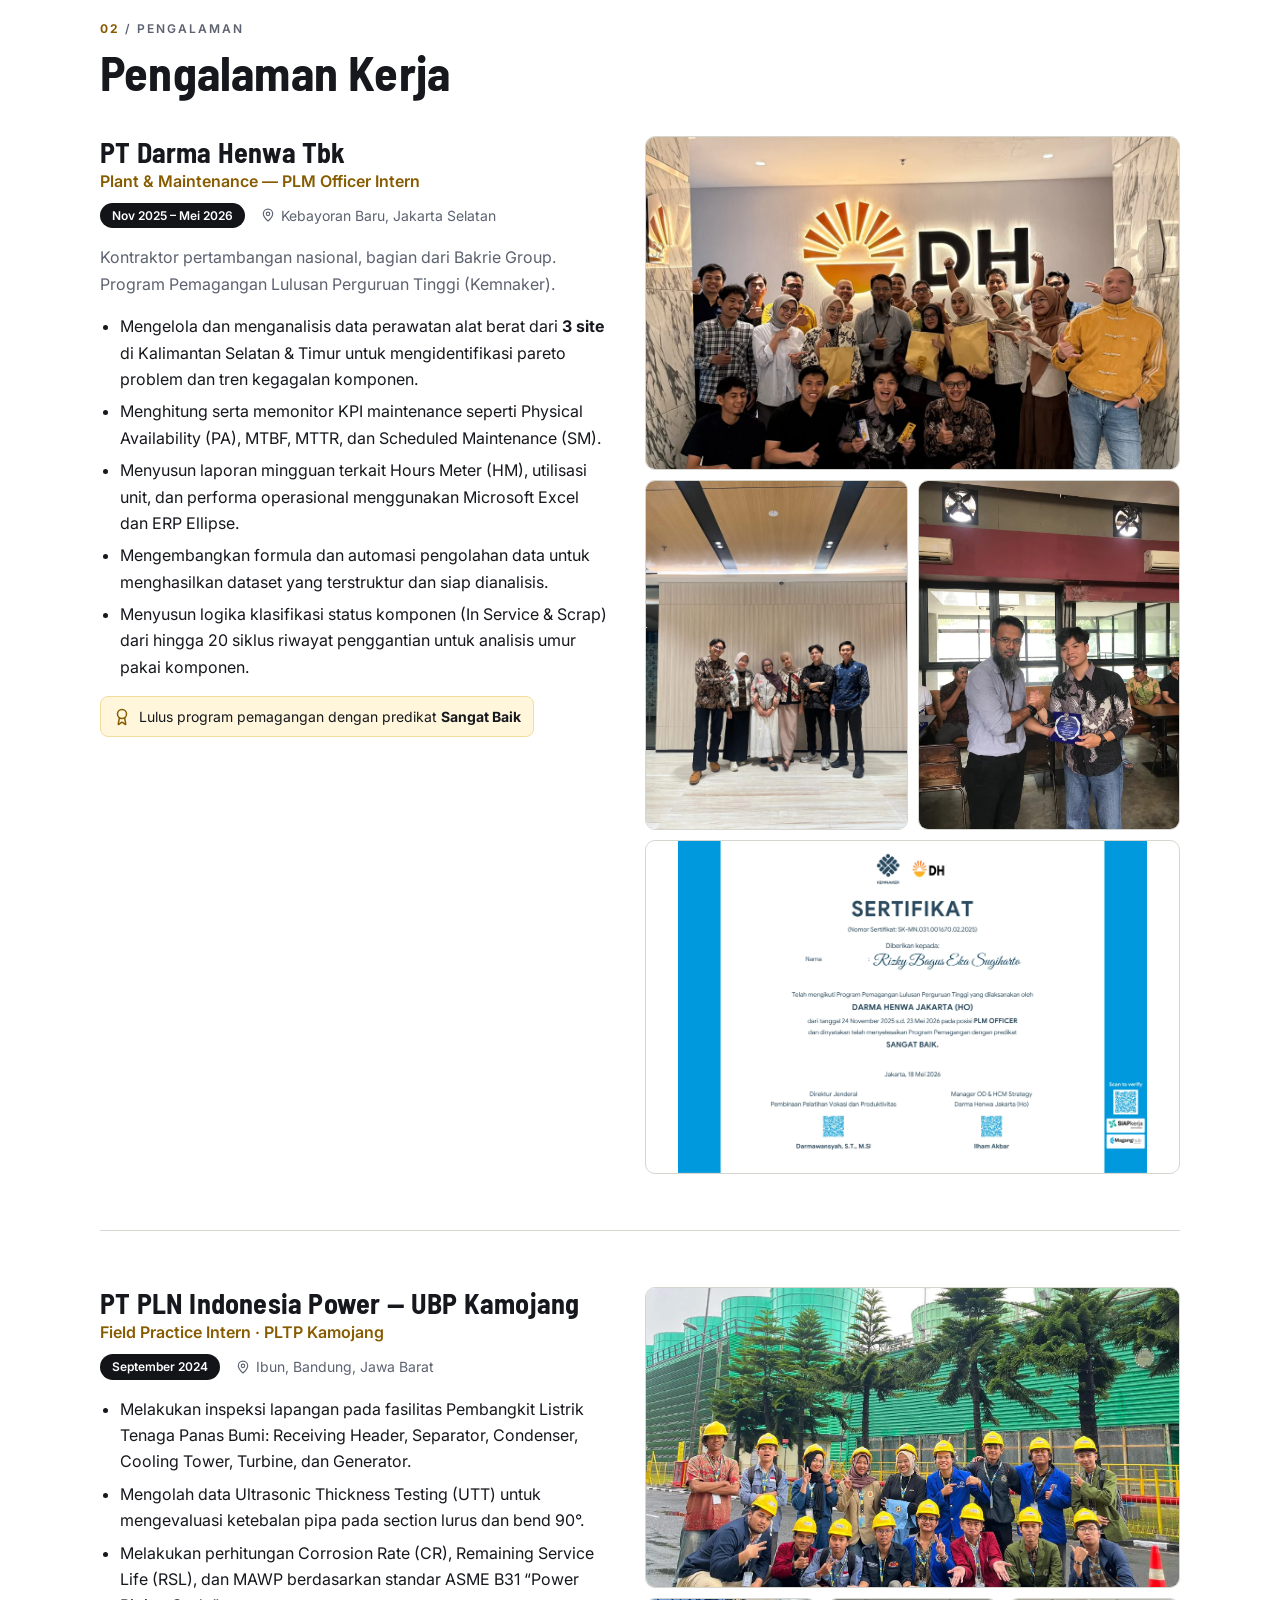
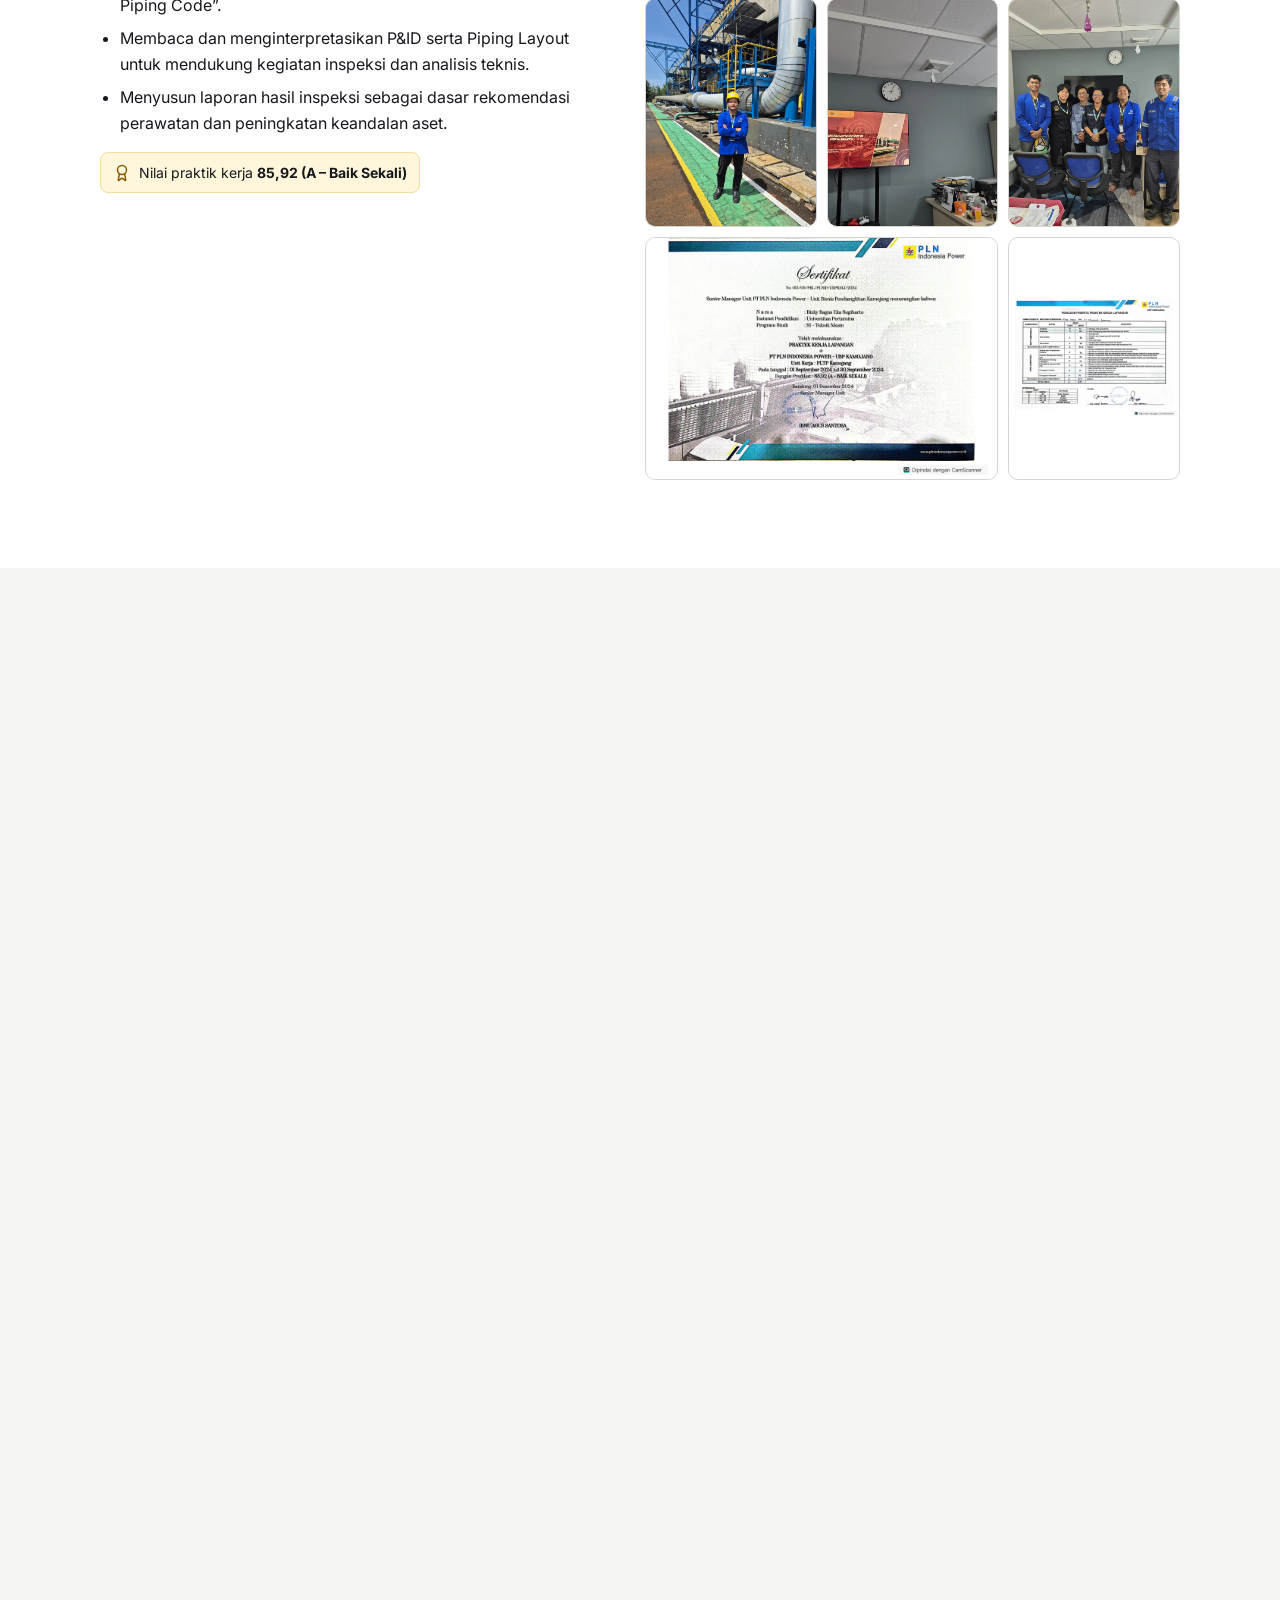
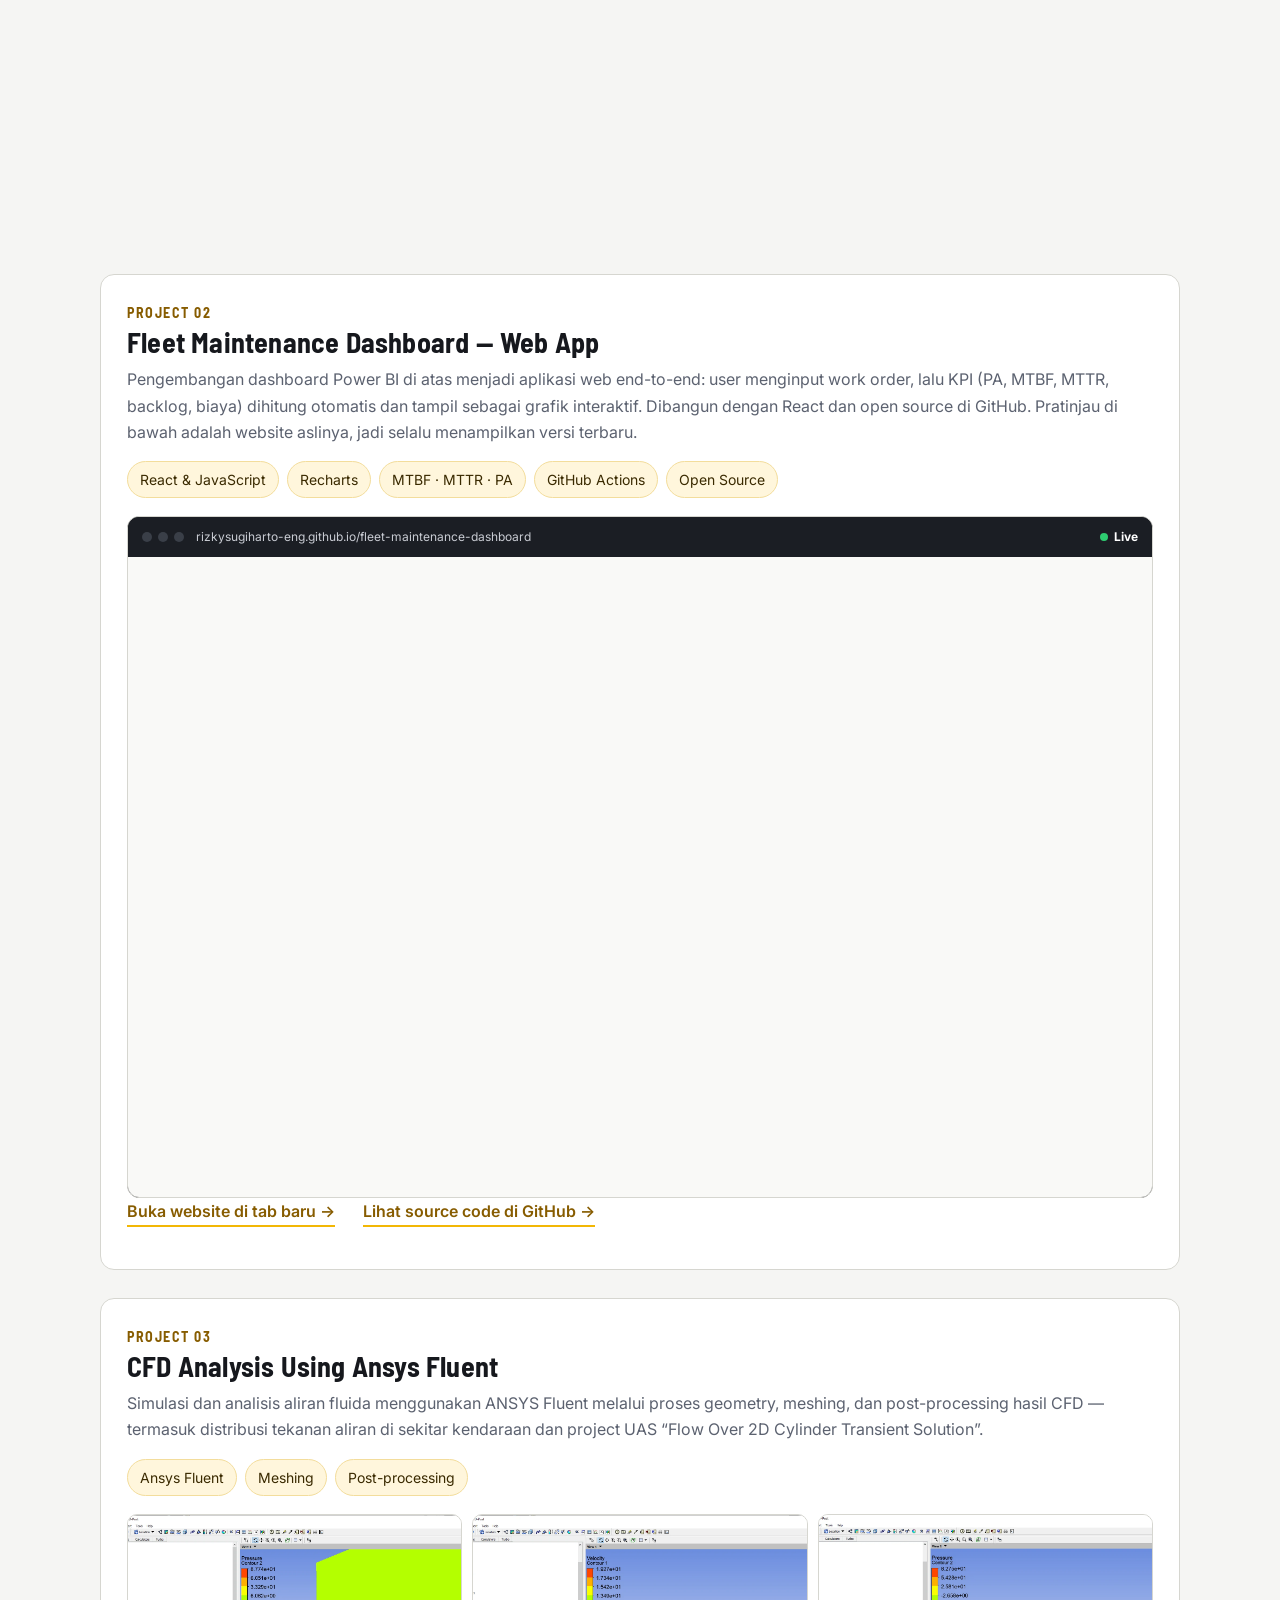
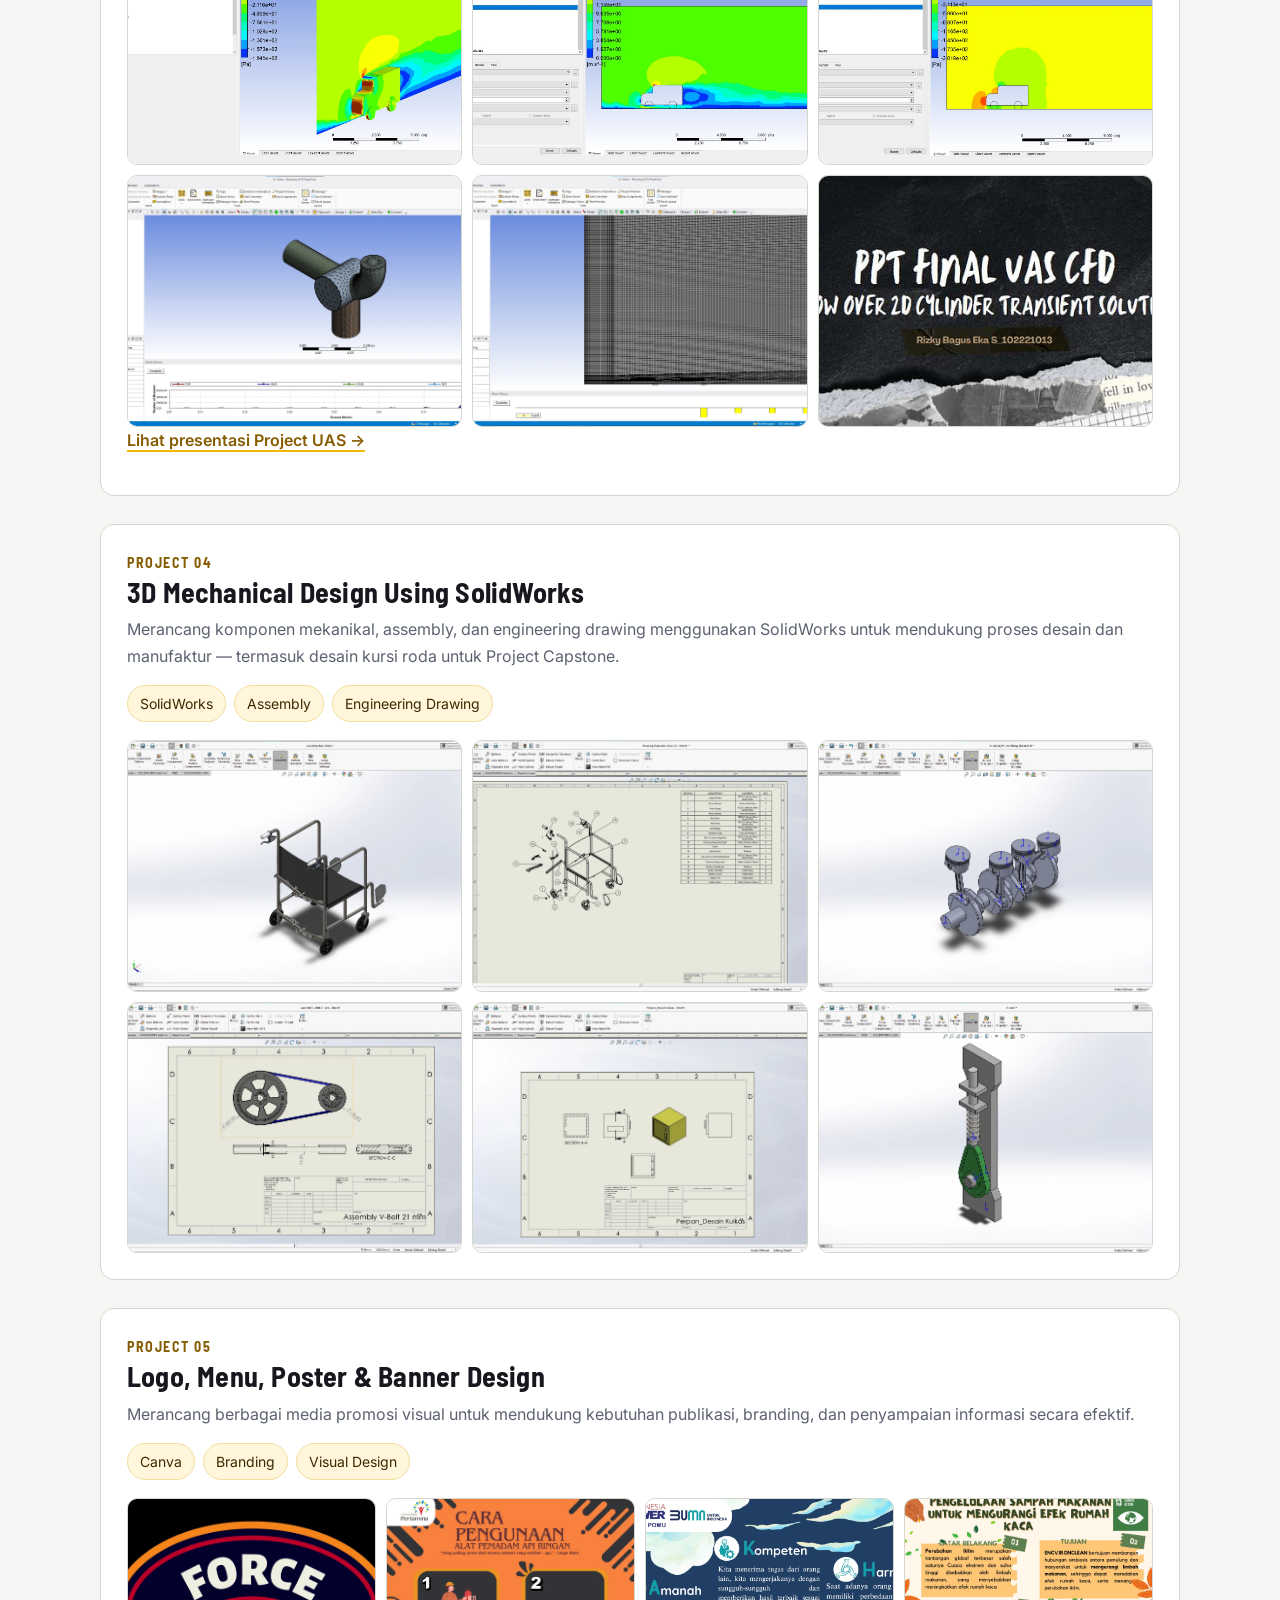
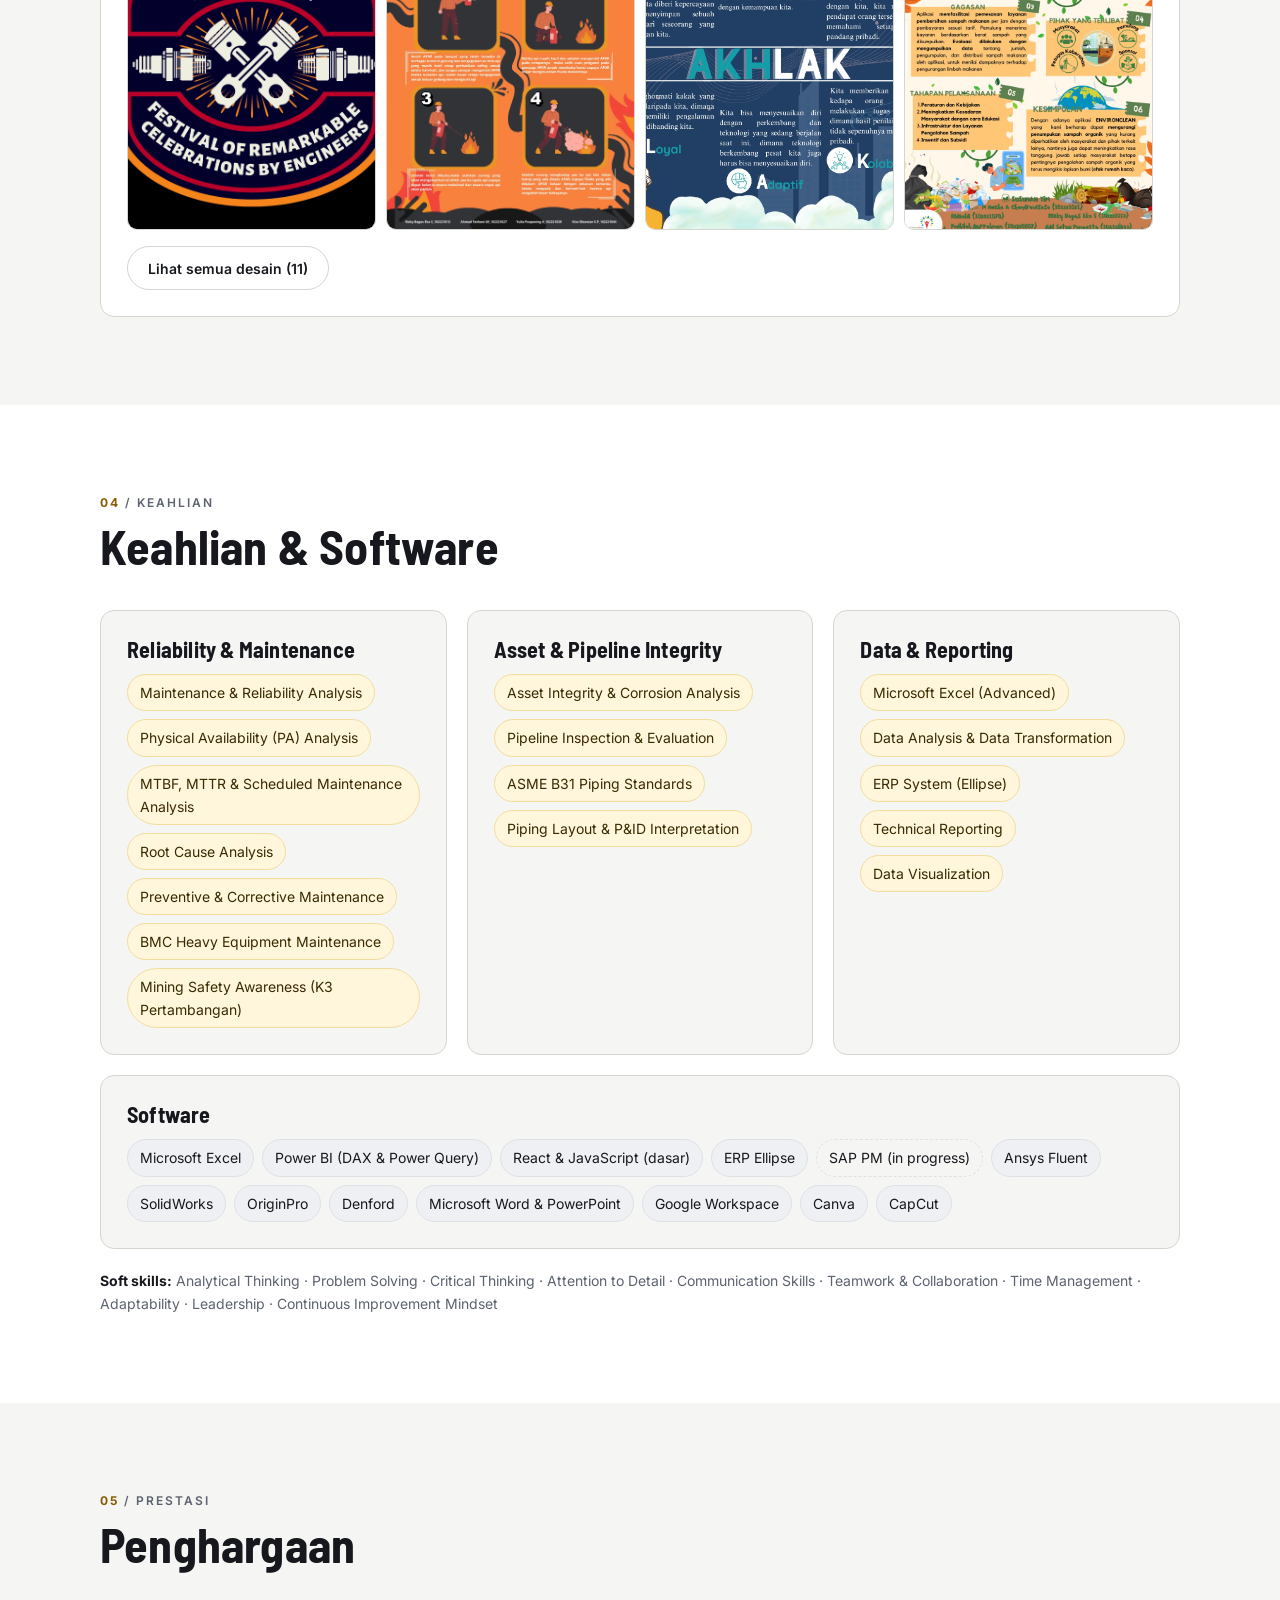
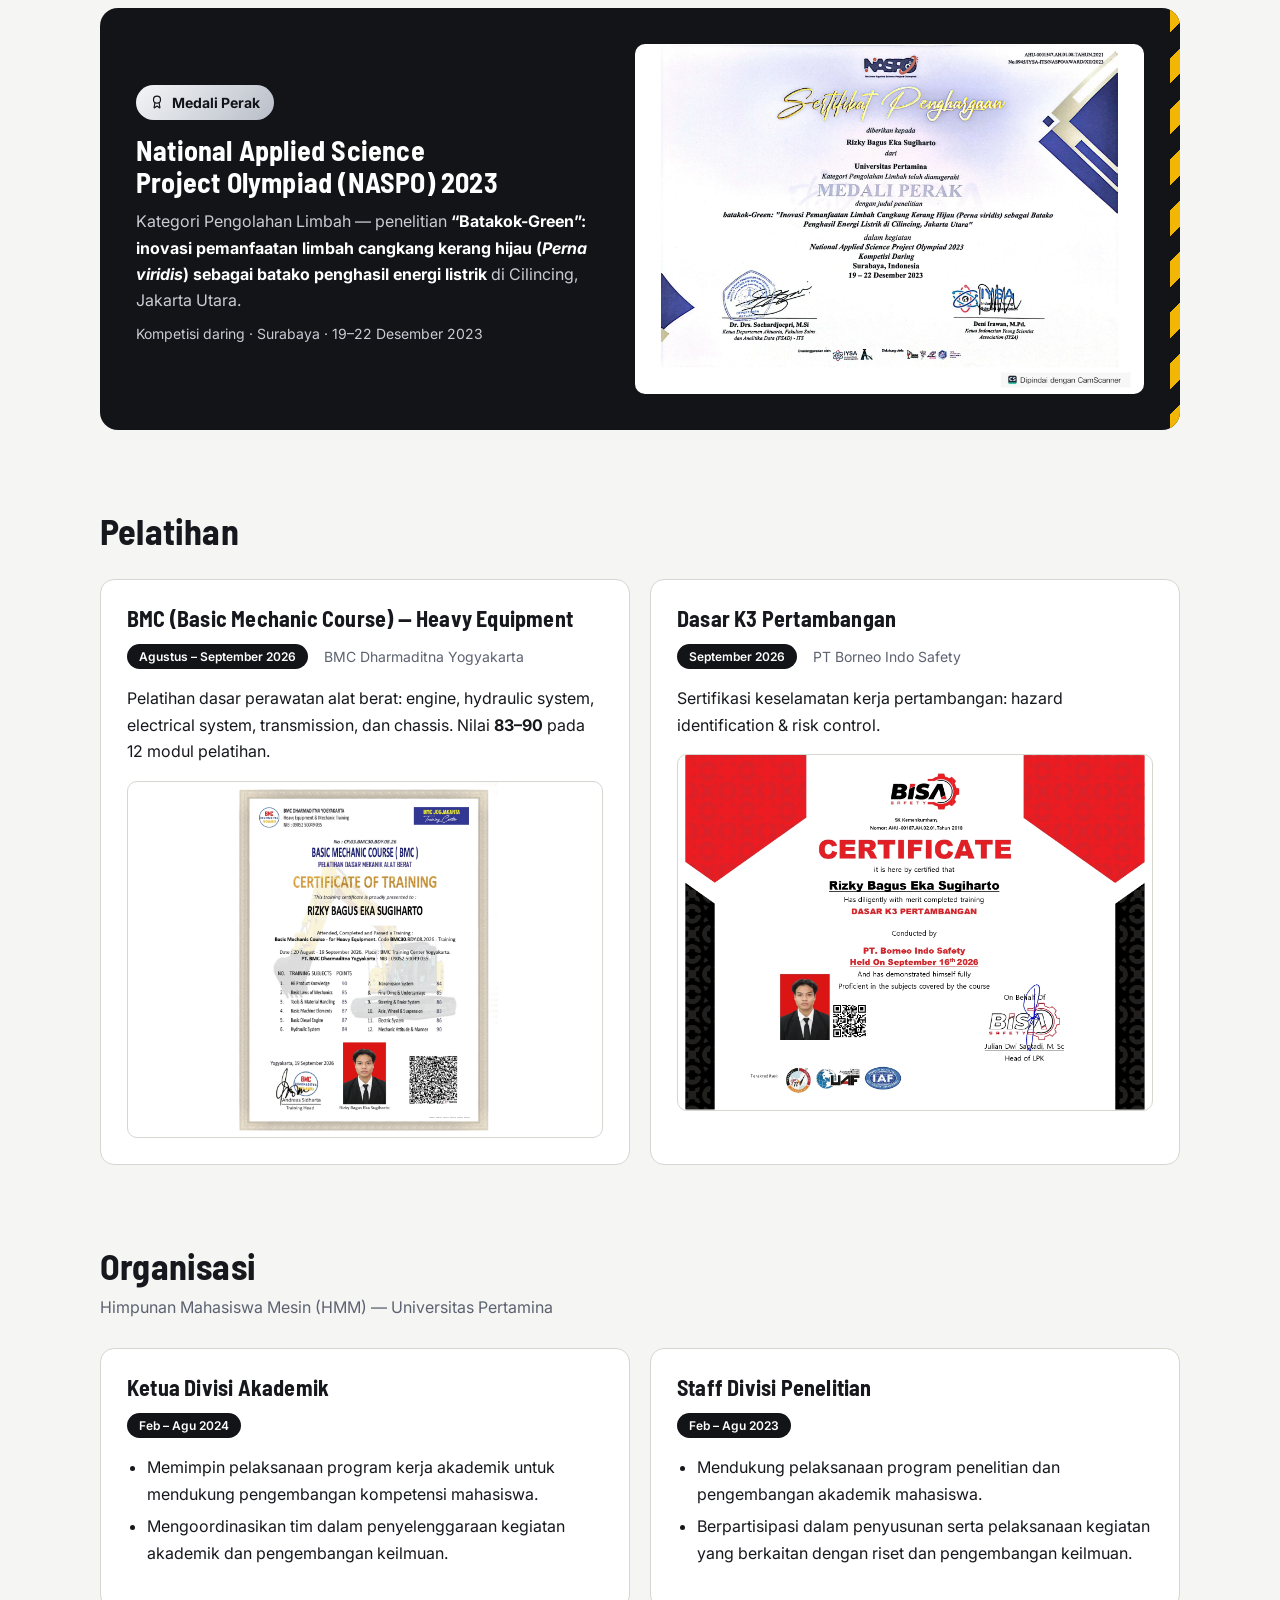
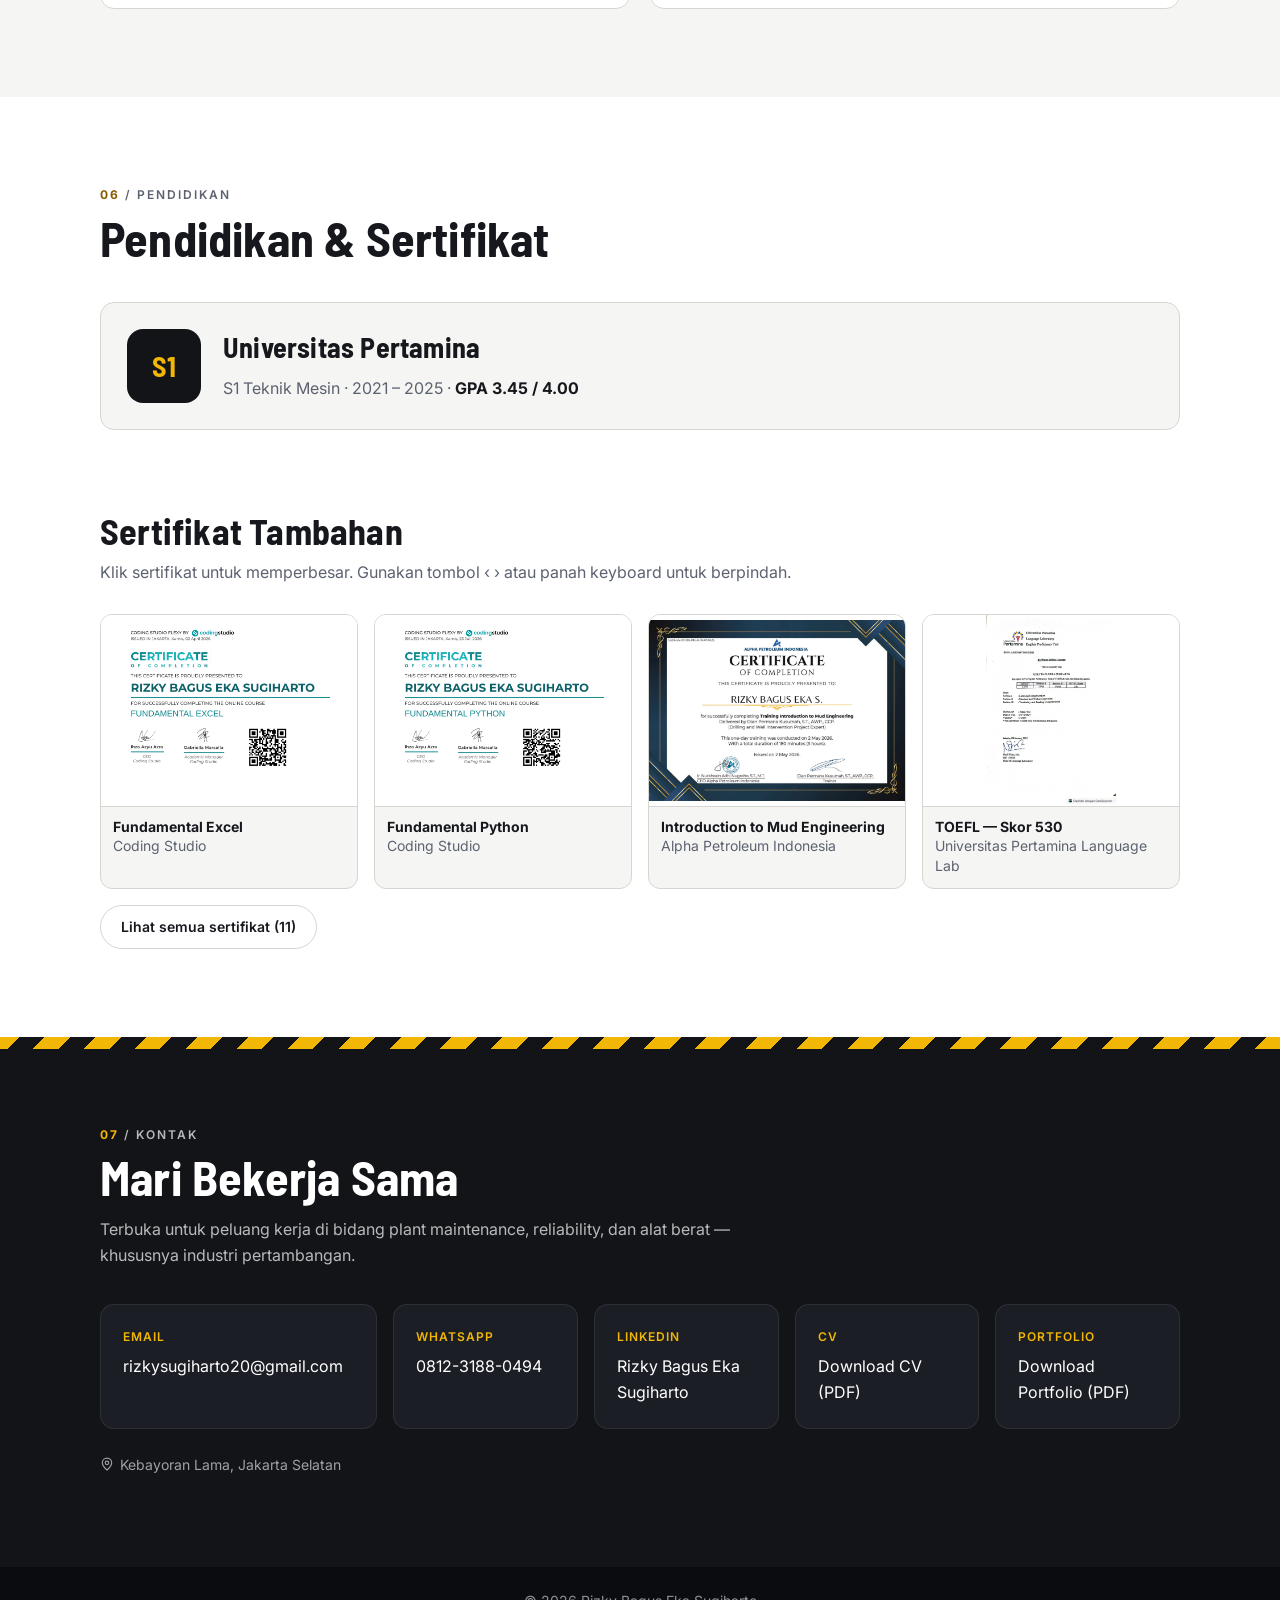
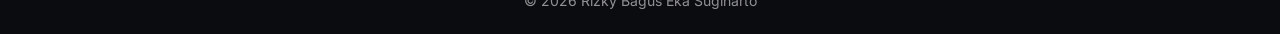
==== commit 9649eb0d: "Gabung perubahan terbaru dari GitHub + terapkan ulang perbaikan aksesibilitas & performa Perbaikan d" ====
--- a/index.html
+++ b/index.html
@@ -97,7 +97,8 @@
     .hero .tagline { font-size: clamp(var(--fs-md), 2.2vw, var(--fs-lg)); font-weight: 600; margin: 0 0 22px; max-width: 560px; }
     .chips { display: flex; flex-wrap: wrap; gap: 8px; margin-bottom: 30px; }
     .chips span { font-size: var(--fs-sm); padding: 5px 12px; border: 1px solid rgba(255,255,255,.18); border-radius: 6px; color: #dfe2e8; background: rgba(255,255,255,.04); }
-    .btns { display: flex; flex-wrap: wrap; gap: 12px; }
+    .btns { display: grid; gap: 12px; }
+    .btn-row { display: flex; flex-wrap: wrap; gap: 12px; }
     .btn { display: inline-flex; align-items: center; gap: 8px; padding: 12px 22px; border-radius: 999px; font-weight: 600; font-size: var(--fs-base); text-decoration: none; border: 2px solid var(--accent); transition: transform .15s; }
     .btn.primary { background: var(--accent); color: var(--accent-ink); }
     .btn.ghost { color: #fff; }
@@ -200,6 +201,18 @@
     .tabs button { font: 600 var(--fs-sm) "Inter", sans-serif; min-height: 44px; padding: 10px 14px; border-radius: 8px; border: 1px solid var(--line); background: var(--surface); color: var(--ink); cursor: pointer; }
     .tabs button[aria-selected="true"] { background: var(--dark); color: #fff; border-color: var(--dark); }
     .dash img { width: 100%; border-radius: 10px; border: 1px solid var(--line); cursor: zoom-in; }
+    /* Pratinjau langsung web app (iframe) — otomatis ikut versi terbaru website */
+    .live-frame { border: 1px solid var(--line); border-radius: 12px; overflow: hidden; background: var(--dark); }
+    .live-bar { display: flex; align-items: center; gap: 12px; padding: 10px 14px; background: var(--dark-2); color: #c9ccd3; font-size: var(--fs-xs); }
+    .live-dots { display: flex; gap: 6px; }
+    .live-dots i { width: 10px; height: 10px; border-radius: 50%; background: #3a3f48; }
+    .live-url { flex: 1; min-width: 0; overflow: hidden; text-overflow: ellipsis; white-space: nowrap; }
+    .live-badge { display: inline-flex; align-items: center; gap: 6px; font-weight: 700; color: #fff; }
+    .live-badge::before { content: ""; width: 8px; height: 8px; border-radius: 50%; background: var(--success); }
+    .live-frame iframe { display: block; width: 100%; height: 640px; border: 0; background: #f9f9f7; }
+    .live-links { display: flex; flex-wrap: wrap; gap: 12px 28px; }
+    .print-only { display: none; }
+    .data-note { margin: -4px 0 14px; padding: 8px 12px; border-left: 3px solid var(--accent); background: var(--accent-soft); border-radius: 8px; font-size: var(--fs-sm); color: var(--ink); }
     .insight { margin: 12px 0 0; padding: 12px 16px; border-left: 4px solid var(--accent); background: var(--bg); border-radius: 8px; font-size: var(--fs-base); }
 
     /* Education */
@@ -223,7 +236,7 @@
     .contact .eyebrow { color: rgba(255,255,255,.7); }
     .contact .eyebrow b { color: var(--accent); }
     .contact .sec-head p { color: rgba(255,255,255,.7); }
-    .contact-grid { display: grid; grid-template-columns: 1.5fr 1fr 1fr 1fr; gap: 16px; }
+    .contact-grid { display: grid; grid-template-columns: 1.5fr repeat(4, 1fr); gap: 16px; }
     .contact-card { display: block; text-decoration: none; padding: 22px; border-radius: var(--radius); background: var(--dark-2); border: 1px solid rgba(255,255,255,.08); transition: transform .2s; }
     a.contact-card:hover { border-color: var(--accent); transform: translateY(-2px); }
     .contact-card small { display: block; color: var(--accent); font-weight: 600; letter-spacing: 1px; text-transform: uppercase; font-size: var(--fs-xs); margin-bottom: 6px; }
@@ -262,6 +275,7 @@
     /* ---------- Responsive ---------- */
     @media (max-width: 960px) {
       .grid-3, .contact-grid { grid-template-columns: repeat(2, 1fr); }
+      .contact-card:first-child { grid-column: 1 / -1; }
       .job, .award, .about-grid { grid-template-columns: 1fr; }
     }
     @media (max-width: 720px) {
@@ -272,7 +286,7 @@
       .hero .wrap { grid-template-columns: 1fr; padding-top: 48px; padding-bottom: 64px; text-align: center; }
       .hero-bg { width: 100%; bottom: auto; height: 340px; opacity: .6; background-position: center; -webkit-mask-image: linear-gradient(#000 60%, transparent); mask-image: linear-gradient(#000 60%, transparent); }
       .photo-wrap { grid-row: 1; width: 210px; }
-      .chips, .btns { justify-content: center; }
+      .chips, .btn-row { justify-content: center; }
       .hero .tagline { margin-left: auto; margin-right: auto; }
       .stats .wrap { grid-template-columns: repeat(2, 1fr); gap: 18px; }
       section { padding: 64px 0; }
@@ -280,6 +294,7 @@
       .gallery, .gallery.g4 { grid-template-columns: repeat(2, 1fr); }
       .certs { grid-template-columns: repeat(2, 1fr); }
       .award { padding: 24px; }
+      .live-frame iframe { height: 560px; }
       .lb-inner { padding: 64px 12px 84px; }
       .lb-prev, .lb-next { top: auto; bottom: 16px; transform: none; }
       .lb-prev { left: calc(50% - 60px); }
@@ -305,6 +320,9 @@
       .grid-3 { grid-template-columns: repeat(3, 1fr); }
       .gallery img:hover { transform: none; box-shadow: none; }
       .dash-print { display: grid; gap: 16px; }
+      .print-only { display: block; }
+      .live-print { width: 100%; border-radius: 10px; border: 1px solid var(--line); margin-bottom: 8px; }
+      .live-links { display: none; }
       .dash-print img { width: 100%; border-radius: 10px; border: 1px solid var(--line); }
       .dash-print figcaption { margin-top: 8px; padding: 10px 14px; border-left: 4px solid var(--accent); background: var(--bg); border-radius: 8px; font-size: var(--fs-sm); }
       .card, .cert, .focus li, .edu, .award, .note, .contact-card, .gallery img, .dash-print figure, .sec-head { break-inside: avoid; }
@@ -370,11 +388,18 @@
           <span>PA · MTBF · MTTR</span><span>ERP Ellipse</span><span>Power BI</span><span>BMC Heavy Equipment</span><span>Dasar K3 Pertambangan</span>
         </div>
         <div class="btns">
-          <a class="btn primary" href="#contact">Hubungi Saya</a>
-          <a class="btn ghost" href="assets/CV-Rizky-Bagus-Eka-Sugiharto.pdf" target="_blank" rel="noopener">
-            <svg aria-hidden="true" viewBox="0 0 24 24" fill="none" stroke="currentColor" stroke-width="2.2" stroke-linecap="round" stroke-linejoin="round"><path d="M12 3v12m0 0-5-5m5 5 5-5M5 21h14"/></svg>Download CV
-          </a>
-          <a class="btn ghost" href="https://www.linkedin.com/in/rizkybagusekasugiharto" target="_blank" rel="noopener">LinkedIn</a>
+          <div class="btn-row">
+            <a class="btn primary" href="#contact">Hubungi Saya</a>
+            <a class="btn ghost" href="https://www.linkedin.com/in/rizkybagusekasugiharto" target="_blank" rel="noopener">LinkedIn</a>
+          </div>
+          <div class="btn-row">
+            <a class="btn ghost" href="assets/CV-Rizky-Bagus-Eka-Sugiharto.pdf?v=20261013" target="_blank" rel="noopener">
+              <svg aria-hidden="true" viewBox="0 0 24 24" fill="none" stroke="currentColor" stroke-width="2.2" stroke-linecap="round" stroke-linejoin="round"><path d="M12 3v12m0 0-5-5m5 5 5-5M5 21h14"/></svg>Download CV
+            </a>
+            <a class="btn ghost" href="assets/Portfolio-Rizky-Bagus-Eka-Sugiharto.pdf?v=20261016" target="_blank" rel="noopener">
+              <svg aria-hidden="true" viewBox="0 0 24 24" fill="none" stroke="currentColor" stroke-width="2.2" stroke-linecap="round" stroke-linejoin="round"><path d="M12 3v12m0 0-5-5m5 5 5-5M5 21h14"/></svg>Download Portfolio
+            </a>
+          </div>
         </div>
       </div>
     </div>
@@ -479,6 +504,7 @@
         <div class="num">PROJECT 01</div>
         <h3>Fleet Maintenance &amp; Reliability Dashboard — Power BI</h3>
         <p>Dashboard interaktif untuk monitoring armada alat berat (data dummy, periode 2025): KPI reliability, backlog, biaya, dan kepatuhan jadwal PM — 5 halaman analisis.<span class="screen-only"> Klik tab untuk melihat tiap halaman.</span></p>
+        <p class="data-note">Data dummy sengaja disimulasikan sebagai armada dengan reliability rendah (PA 61,5%, di bawah target umum 85–90%) untuk latihan analisis akar masalah.</p>
         <div class="tags"><span class="tag">Power BI</span><span class="tag">DAX &amp; Power Query</span><span class="tag">MTBF · MTTR · PA</span><span class="tag">Backlog &amp; Cost</span></div>
         <div class="tabs" role="tablist" aria-label="Halaman dashboard Power BI">
           <button role="tab" id="tab-overview" aria-controls="dash-panel" data-img="pbi-overview" data-insight="Physical Availability 61,5%. MTBF 97,6 jam, MTTR 15,6 jam, dari total 739 work order.">Overview</button>
@@ -496,6 +522,27 @@
 
       <article class="project card reveal">
         <div class="num">PROJECT 02</div>
+        <h3>Fleet Maintenance Dashboard — Web App</h3>
+        <p>Pengembangan dashboard Power BI di atas menjadi aplikasi web end-to-end: user menginput work order, lalu KPI (PA, MTBF, MTTR, backlog, biaya) dihitung otomatis dan tampil sebagai grafik interaktif. Dibangun dengan React dan open source di GitHub.<span class="screen-only"> Pratinjau di bawah adalah website aslinya, jadi selalu menampilkan versi terbaru.</span></p>
+        <div class="tags"><span class="tag">React &amp; JavaScript</span><span class="tag">Recharts</span><span class="tag">MTBF · MTTR · PA</span><span class="tag">GitHub Actions</span><span class="tag">Open Source</span></div>
+        <div class="live-frame screen-only">
+          <div class="live-bar">
+            <span class="live-dots" aria-hidden="true"><i></i><i></i><i></i></span>
+            <span class="live-url">rizkysugiharto-eng.github.io/fleet-maintenance-dashboard</span>
+            <span class="live-badge">Live</span>
+          </div>
+          <iframe src="https://rizkysugiharto-eng.github.io/fleet-maintenance-dashboard/" title="Pratinjau langsung Fleet Maintenance Dashboard" loading="lazy"></iframe>
+        </div>
+        <img loading="lazy" class="print-only live-print" src="assets/img/web-dashboard.webp" alt="Tampilan Fleet Maintenance Dashboard — Web App">
+        <p class="more-link live-links">
+          <a class="link" href="https://rizkysugiharto-eng.github.io/fleet-maintenance-dashboard/" target="_blank" rel="noopener">Buka website di tab baru →</a>
+          <a class="link" href="https://github.com/rizkysugiharto-eng/fleet-maintenance-dashboard" target="_blank" rel="noopener">Lihat source code di GitHub →</a>
+        </p>
+        <p class="print-only small muted">Website: rizkysugiharto-eng.github.io/fleet-maintenance-dashboard · Source code: github.com/rizkysugiharto-eng/fleet-maintenance-dashboard</p>
+      </article>
+
+      <article class="project card reveal">
+        <div class="num">PROJECT 03</div>
         <h3>CFD Analysis Using Ansys Fluent</h3>
         <p>Simulasi dan analisis aliran fluida menggunakan ANSYS Fluent melalui proses geometry, meshing, dan post-processing hasil CFD — termasuk distribusi tekanan aliran di sekitar kendaraan dan project UAS “Flow Over 2D Cylinder Transient Solution”.</p>
         <div class="tags"><span class="tag">Ansys Fluent</span><span class="tag">Meshing</span><span class="tag">Post-processing</span></div>
@@ -511,7 +558,7 @@
       </article>
 
       <article class="project card reveal">
-        <div class="num">PROJECT 03</div>
+        <div class="num">PROJECT 04</div>
         <h3>3D Mechanical Design Using SolidWorks</h3>
         <p>Merancang komponen mekanikal, assembly, dan engineering drawing menggunakan SolidWorks untuk mendukung proses desain dan manufaktur — termasuk desain kursi roda untuk Project Capstone.</p>
         <div class="tags"><span class="tag">SolidWorks</span><span class="tag">Assembly</span><span class="tag">Engineering Drawing</span></div>
@@ -526,7 +573,7 @@
       </article>
 
       <article class="project card reveal">
-        <div class="num">PROJECT 04</div>
+        <div class="num">PROJECT 05</div>
         <h3>Logo, Menu, Poster &amp; Banner Design</h3>
         <p>Merancang berbagai media promosi visual untuk mendukung kebutuhan publikasi, branding, dan penyampaian informasi secara efektif.</p>
         <div class="tags"><span class="tag">Canva</span><span class="tag">Branding</span><span class="tag">Visual Design</span></div>
@@ -593,6 +640,7 @@
         <div class="tags">
           <span class="tag gray">Microsoft Excel</span>
           <span class="tag gray">Power BI (DAX &amp; Power Query)</span>
+          <span class="tag gray">React &amp; JavaScript (dasar)</span>
           <span class="tag gray">ERP Ellipse</span>
           <span class="tag gray soon">SAP PM (in progress)</span>
           <span class="tag gray">Ansys Fluent</span>
@@ -719,7 +767,8 @@
         <a class="contact-card" href="mailto:rizkysugiharto20@gmail.com"><small>Email</small><span class="one-line">rizkysugiharto20@gmail.com</span></a>
         <a class="contact-card" href="https://wa.me/6281231880494" target="_blank" rel="noopener"><small>WhatsApp</small><span>0812-3188-0494</span></a>
         <a class="contact-card" href="https://www.linkedin.com/in/rizkybagusekasugiharto" target="_blank" rel="noopener"><small>LinkedIn</small><span translate="no">Rizky Bagus Eka Sugiharto</span></a>
-        <a class="contact-card" href="assets/CV-Rizky-Bagus-Eka-Sugiharto.pdf" target="_blank" rel="noopener"><small>CV</small><span>Download CV (PDF)</span></a>
+        <a class="contact-card" href="assets/CV-Rizky-Bagus-Eka-Sugiharto.pdf?v=20261013" target="_blank" rel="noopener"><small>CV</small><span>Download CV (PDF)</span></a>
+        <a class="contact-card" href="assets/Portfolio-Rizky-Bagus-Eka-Sugiharto.pdf?v=20261016" target="_blank" rel="noopener"><small>Portfolio</small><span>Download Portfolio (PDF)</span></a>
       </div>
       <p class="loc with-ico"><svg class="ico" aria-hidden="true"><use href="#i-pin"/></svg>Kebayoran Lama, Jakarta Selatan</p>
     </div>
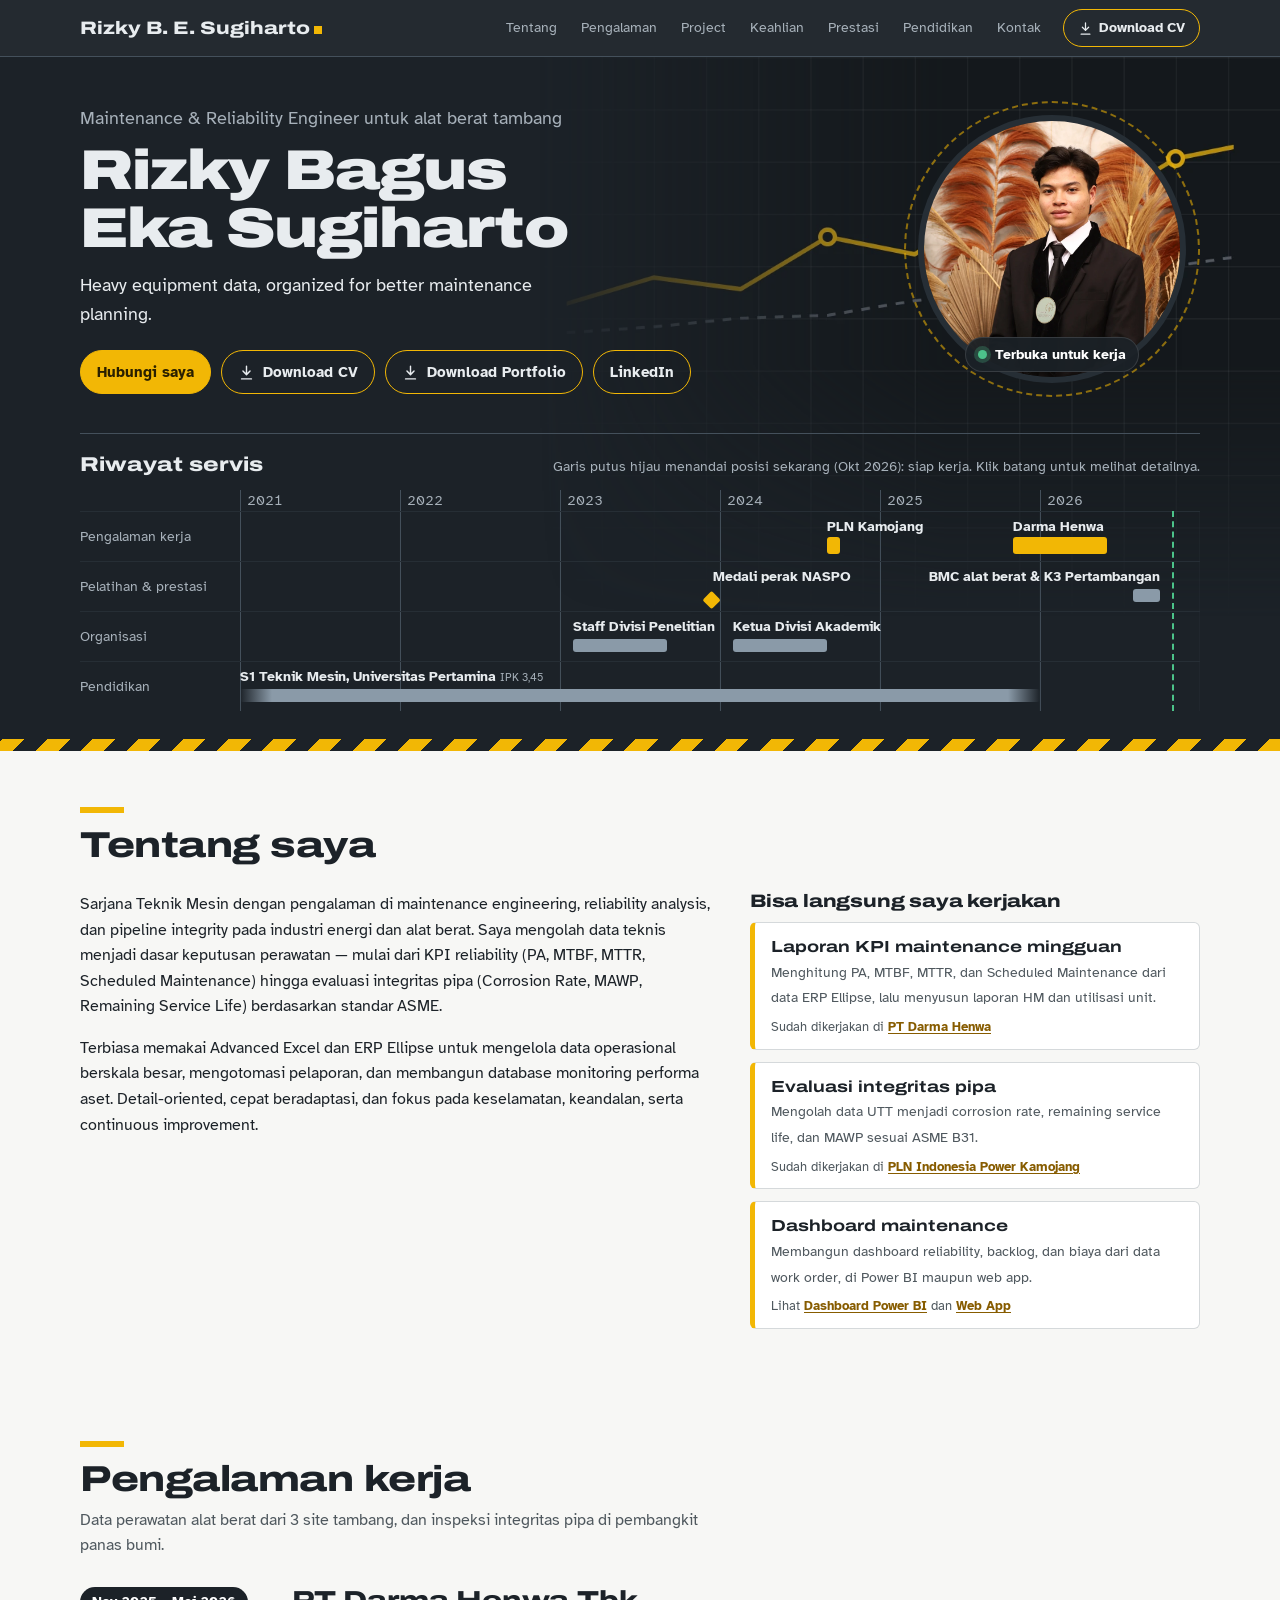
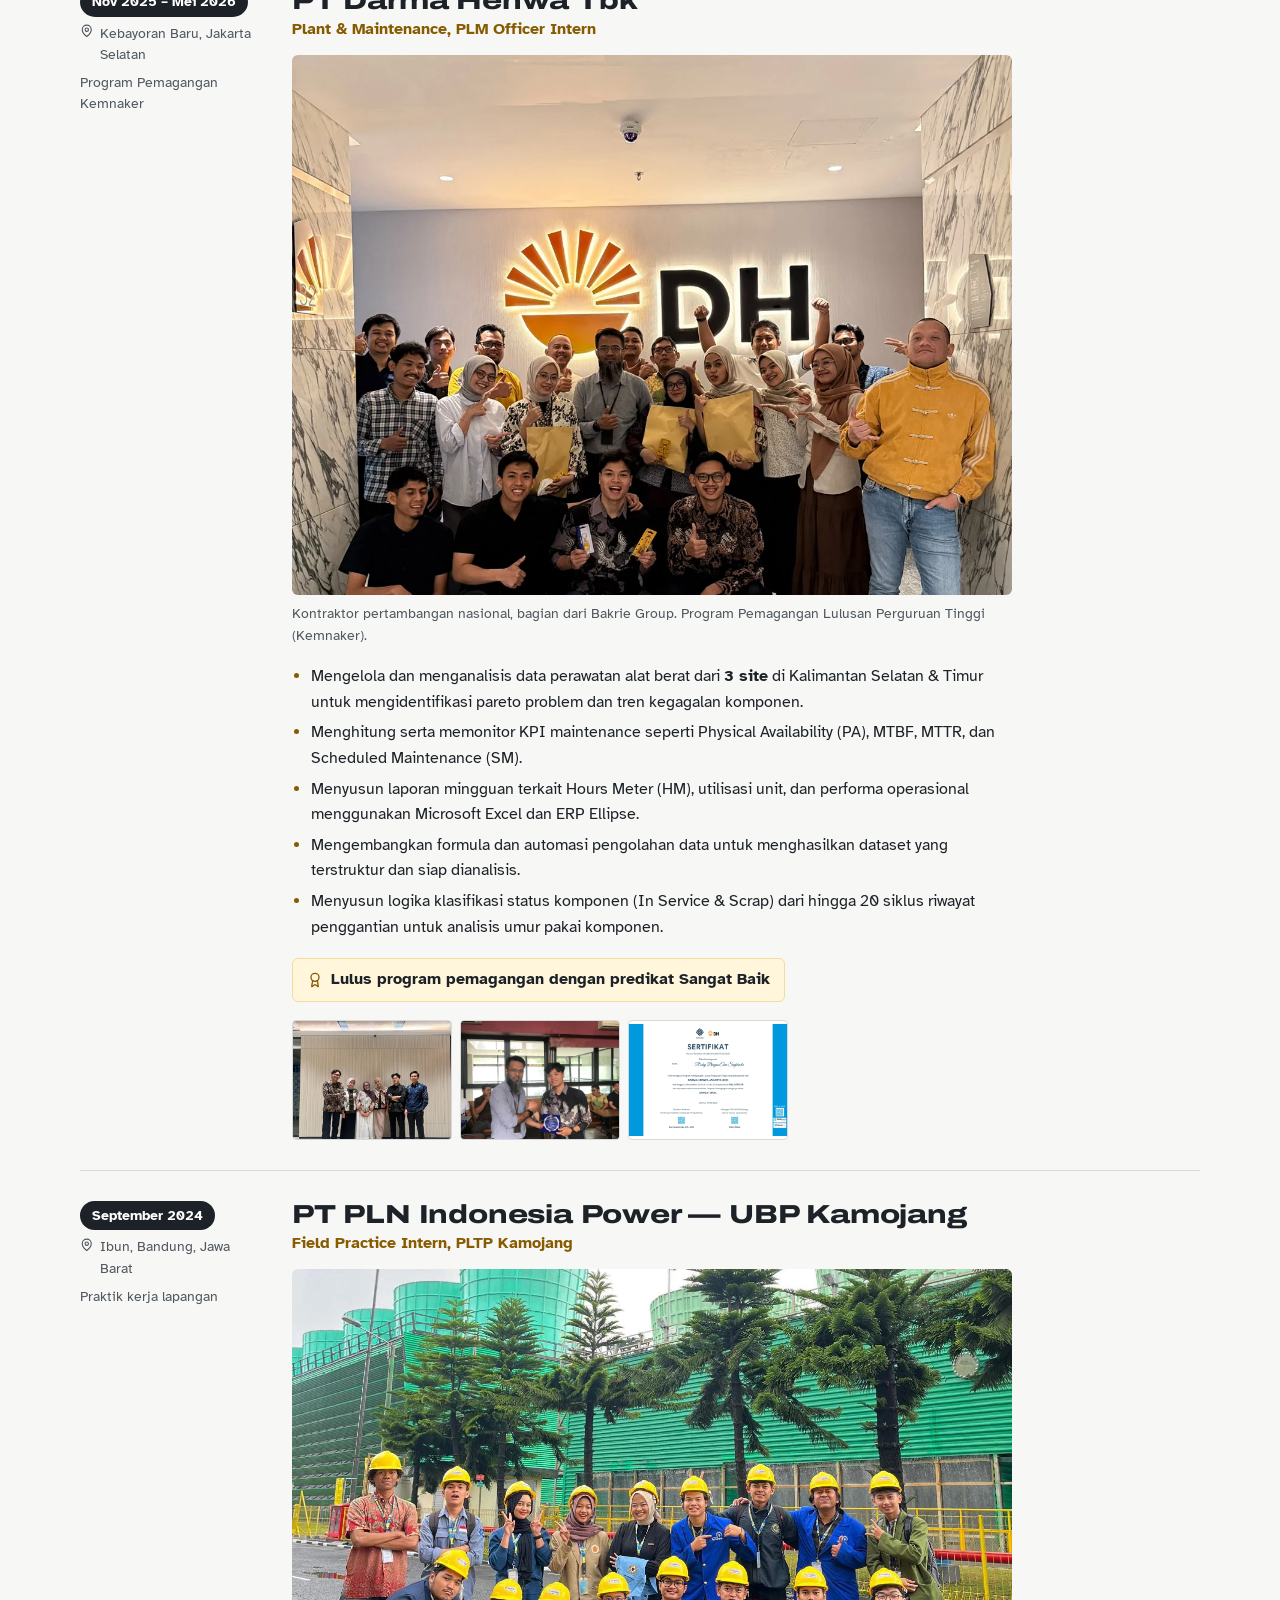
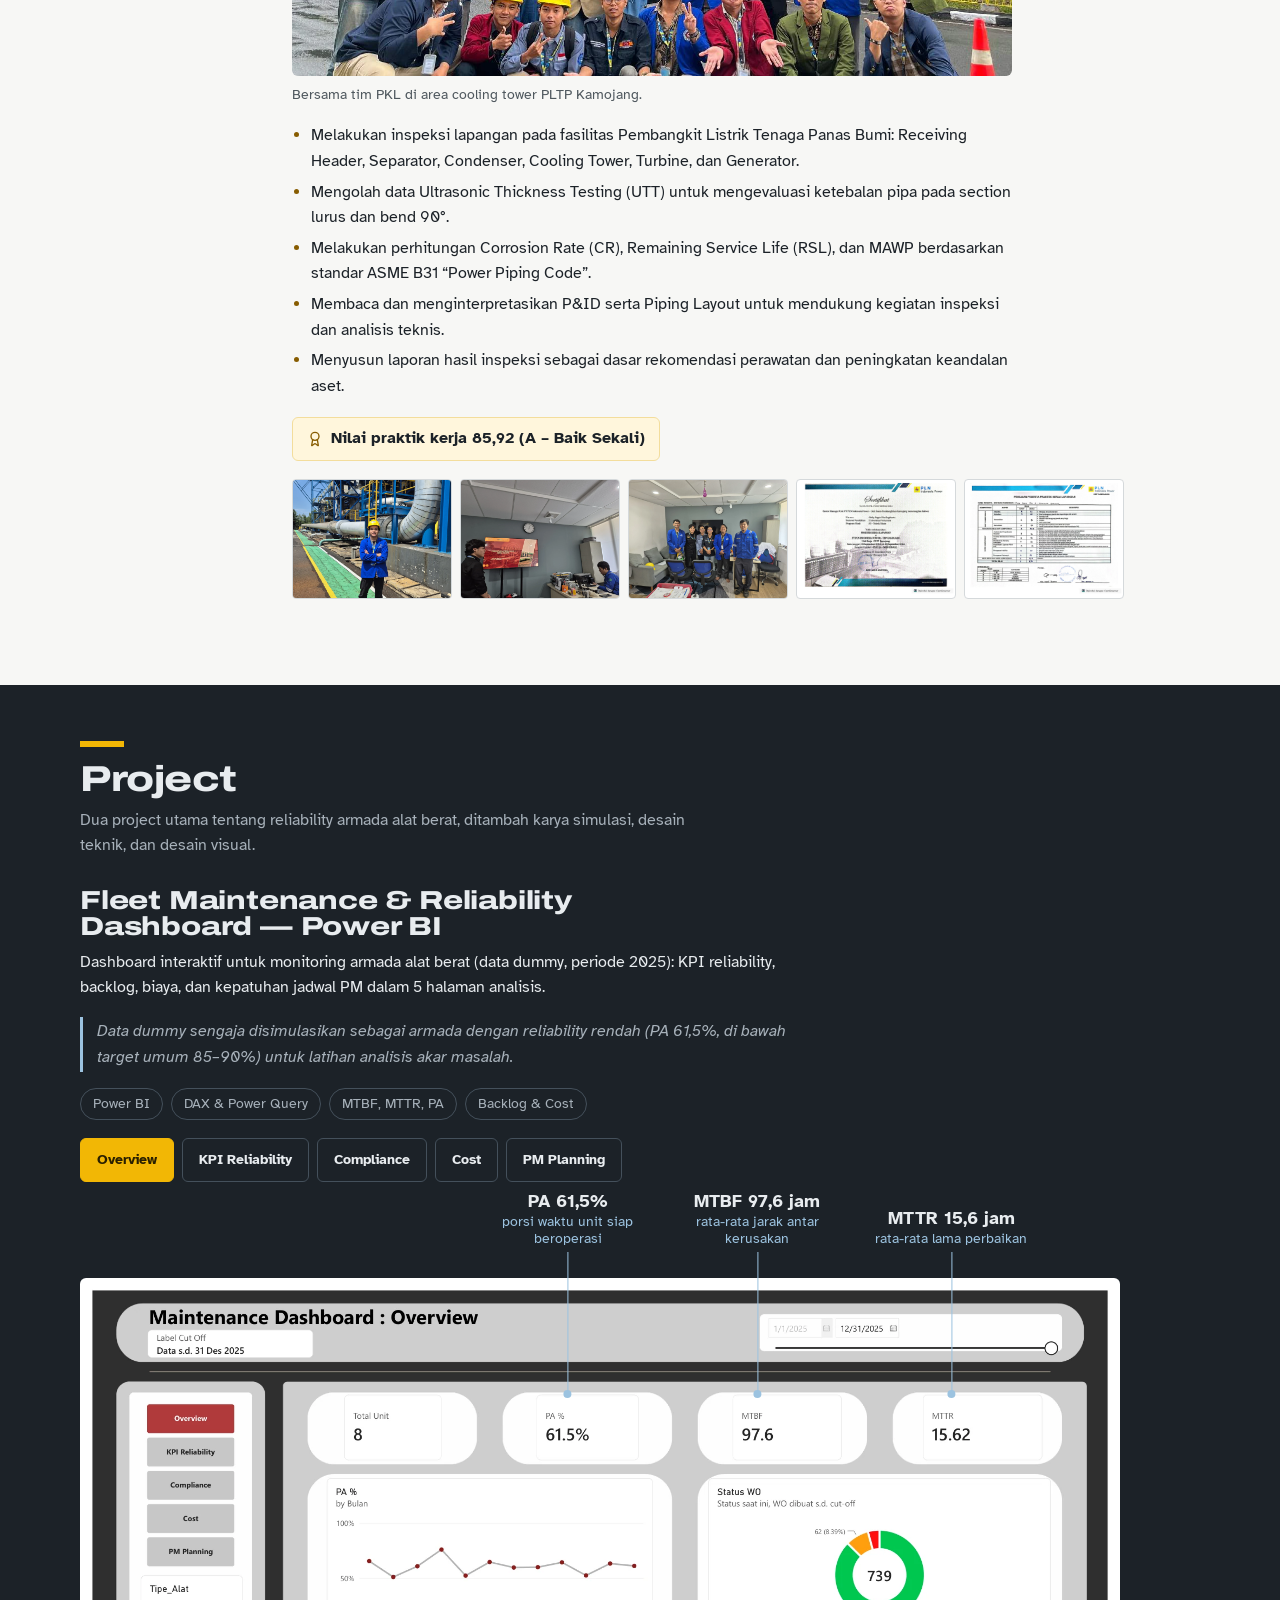
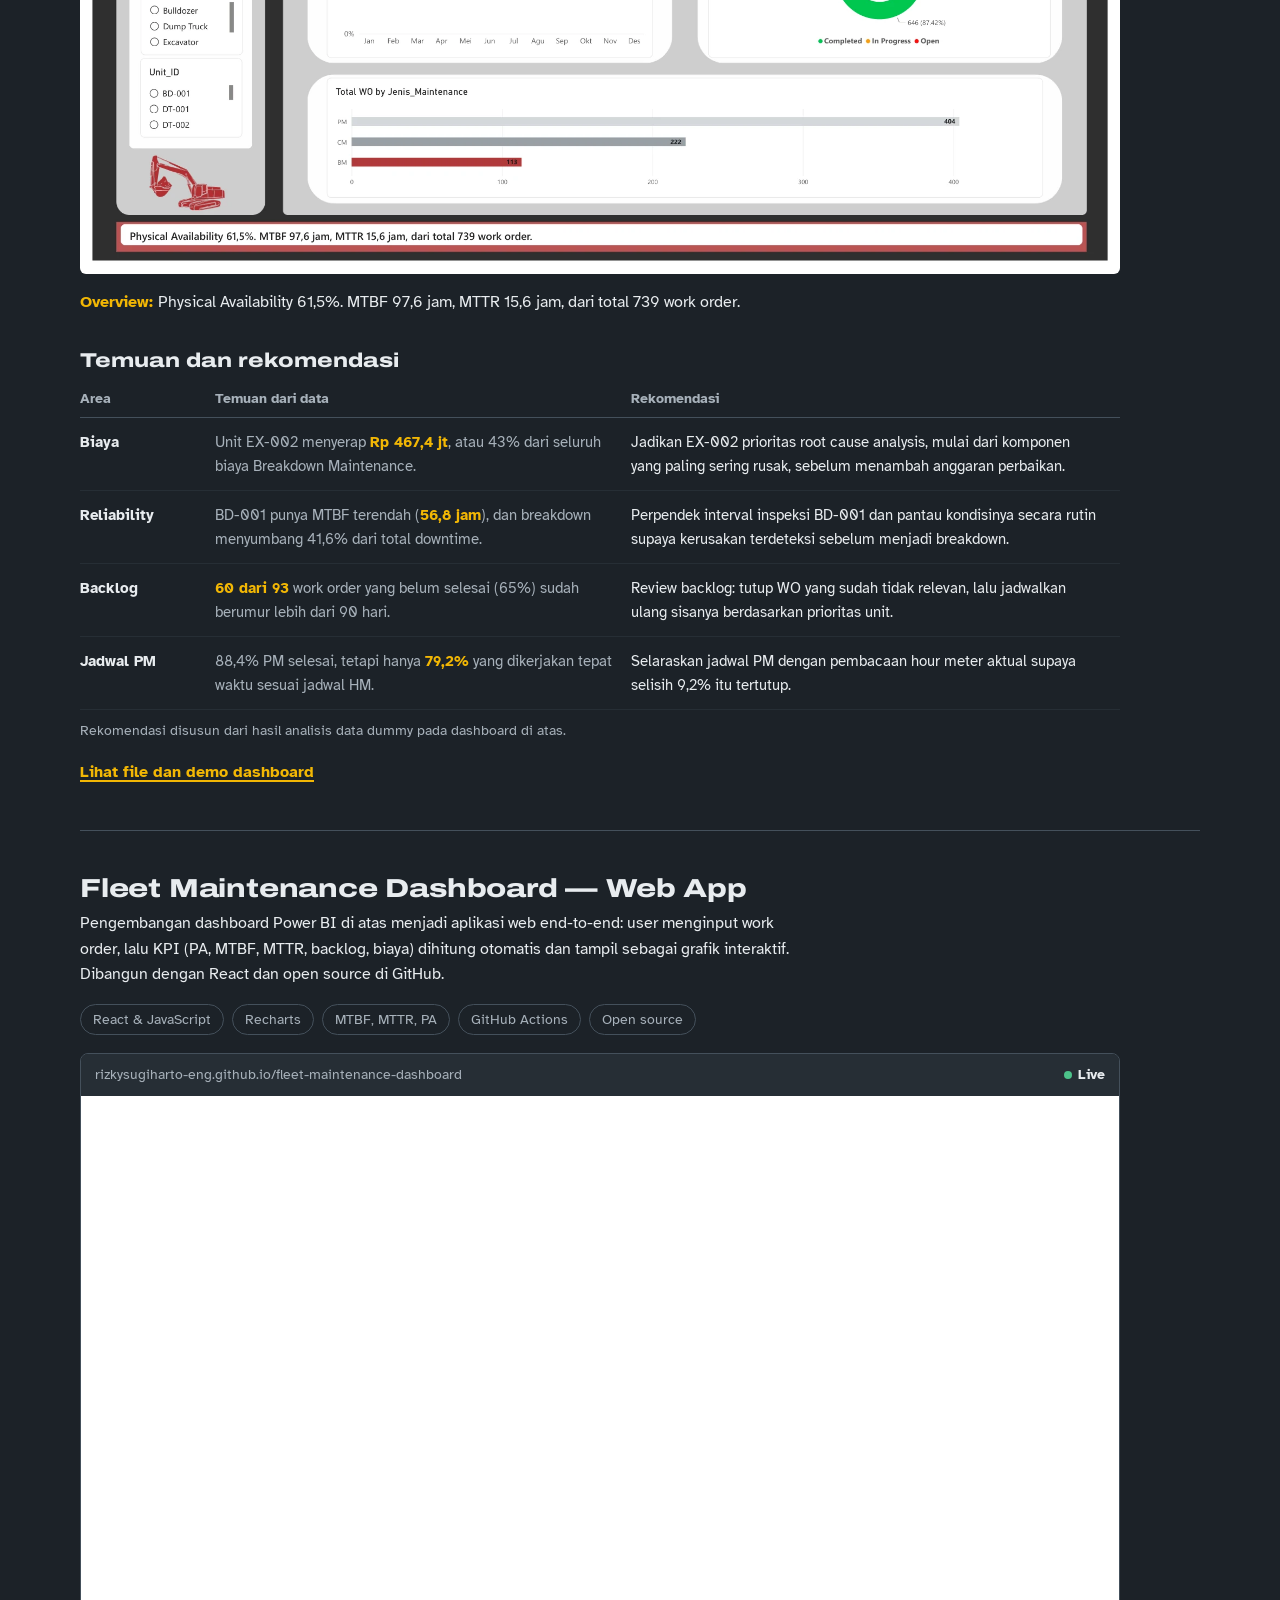
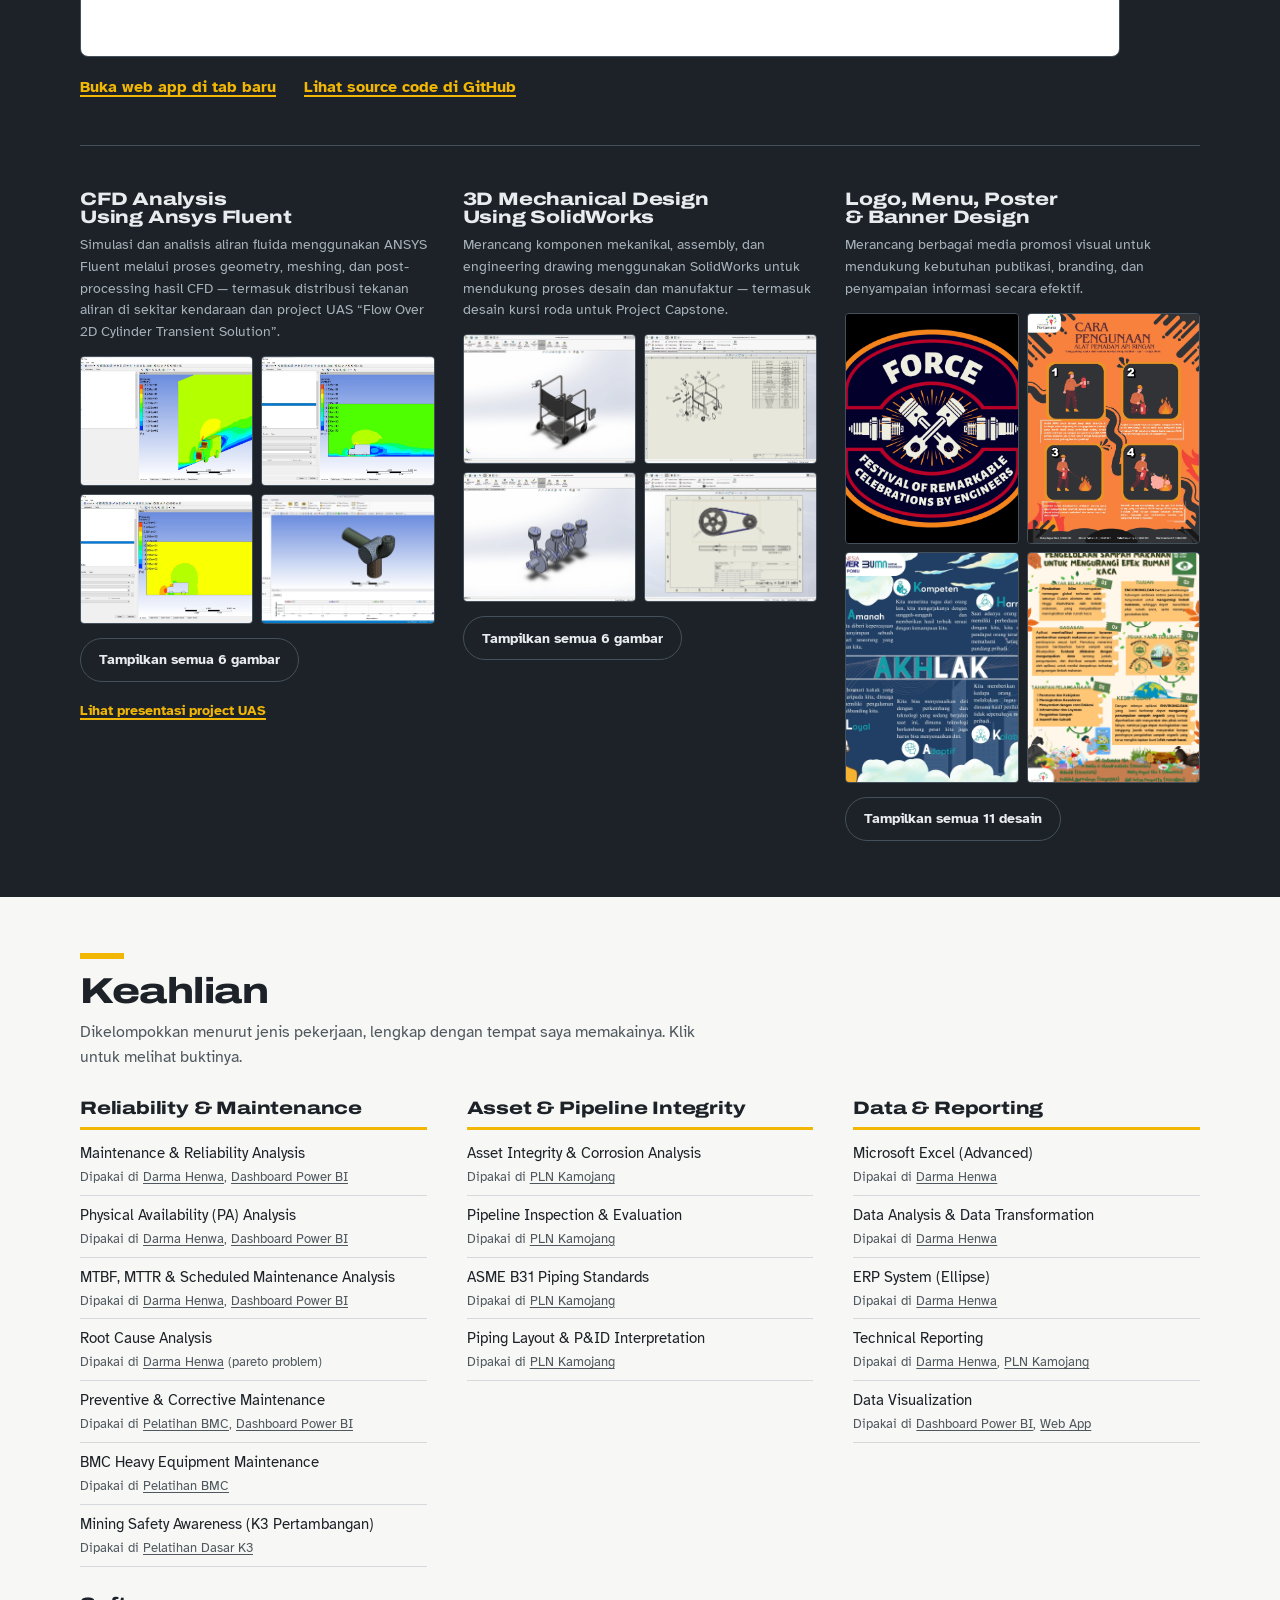
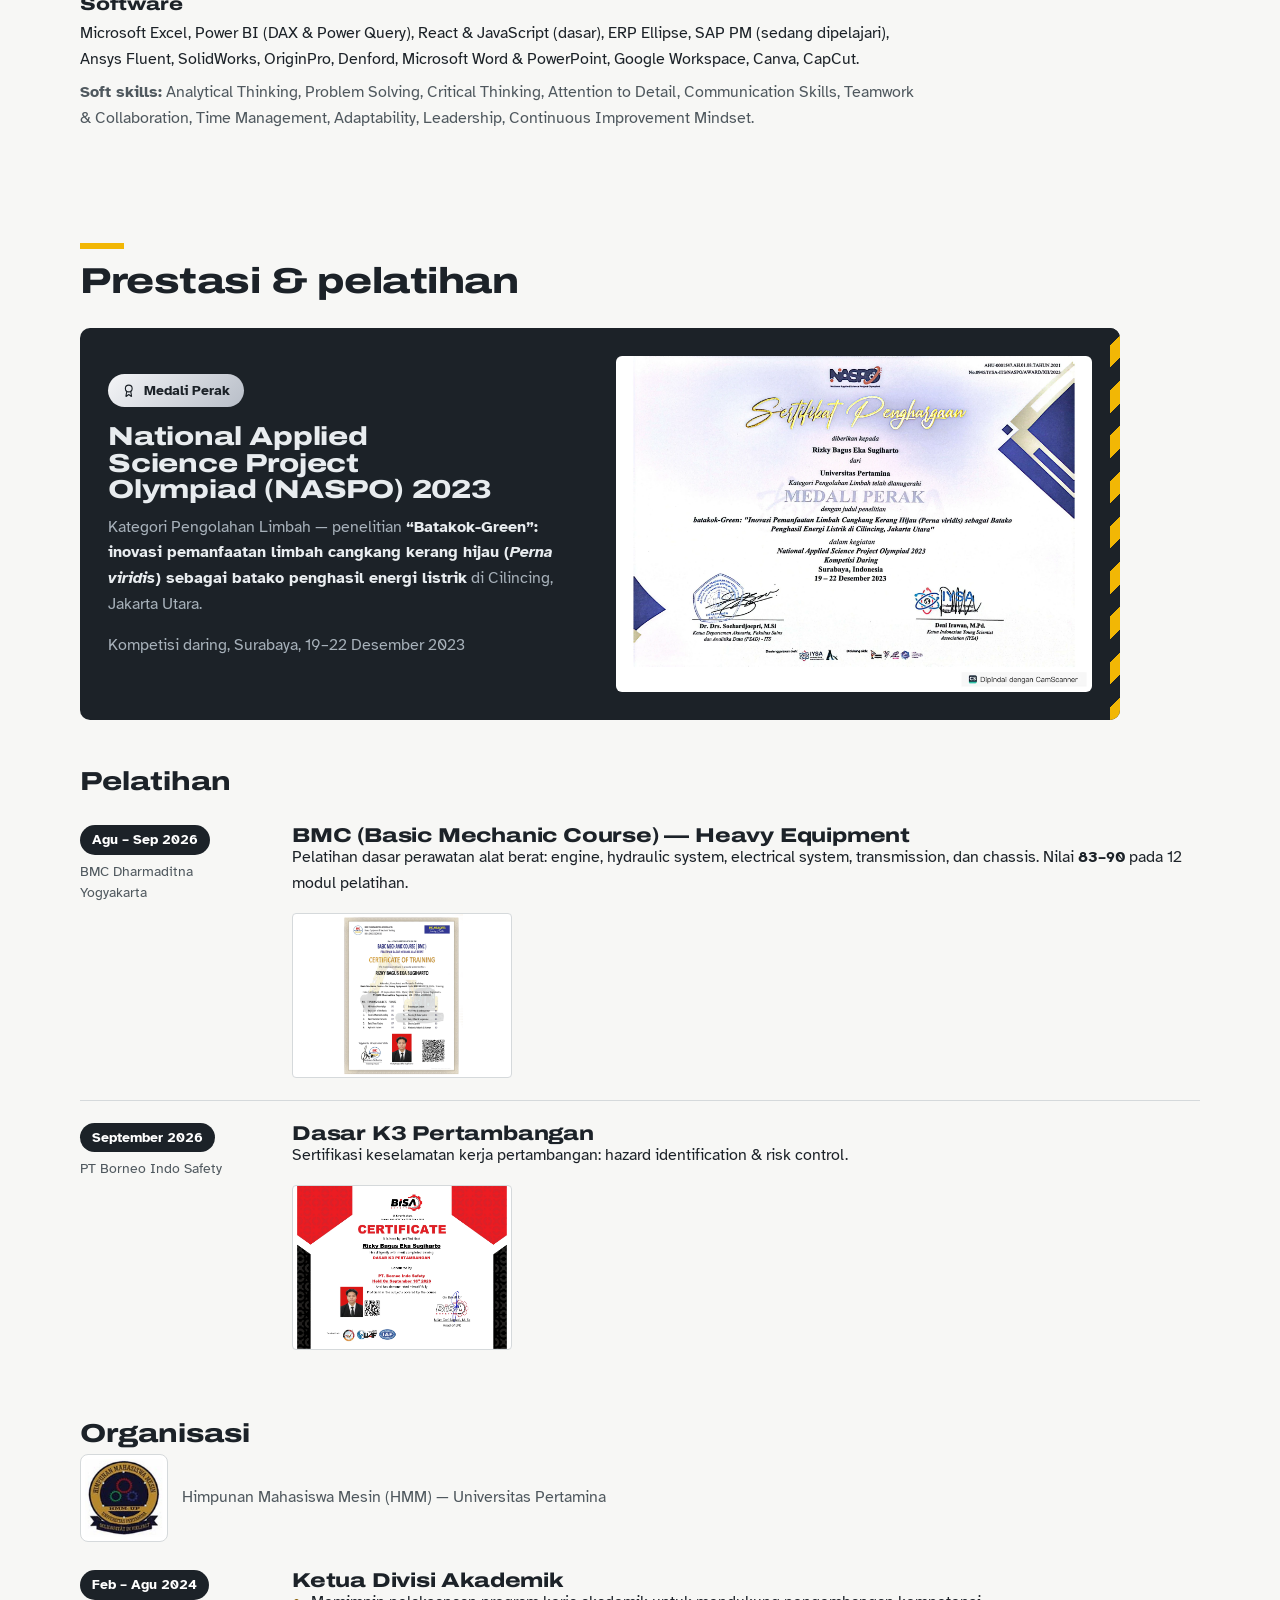
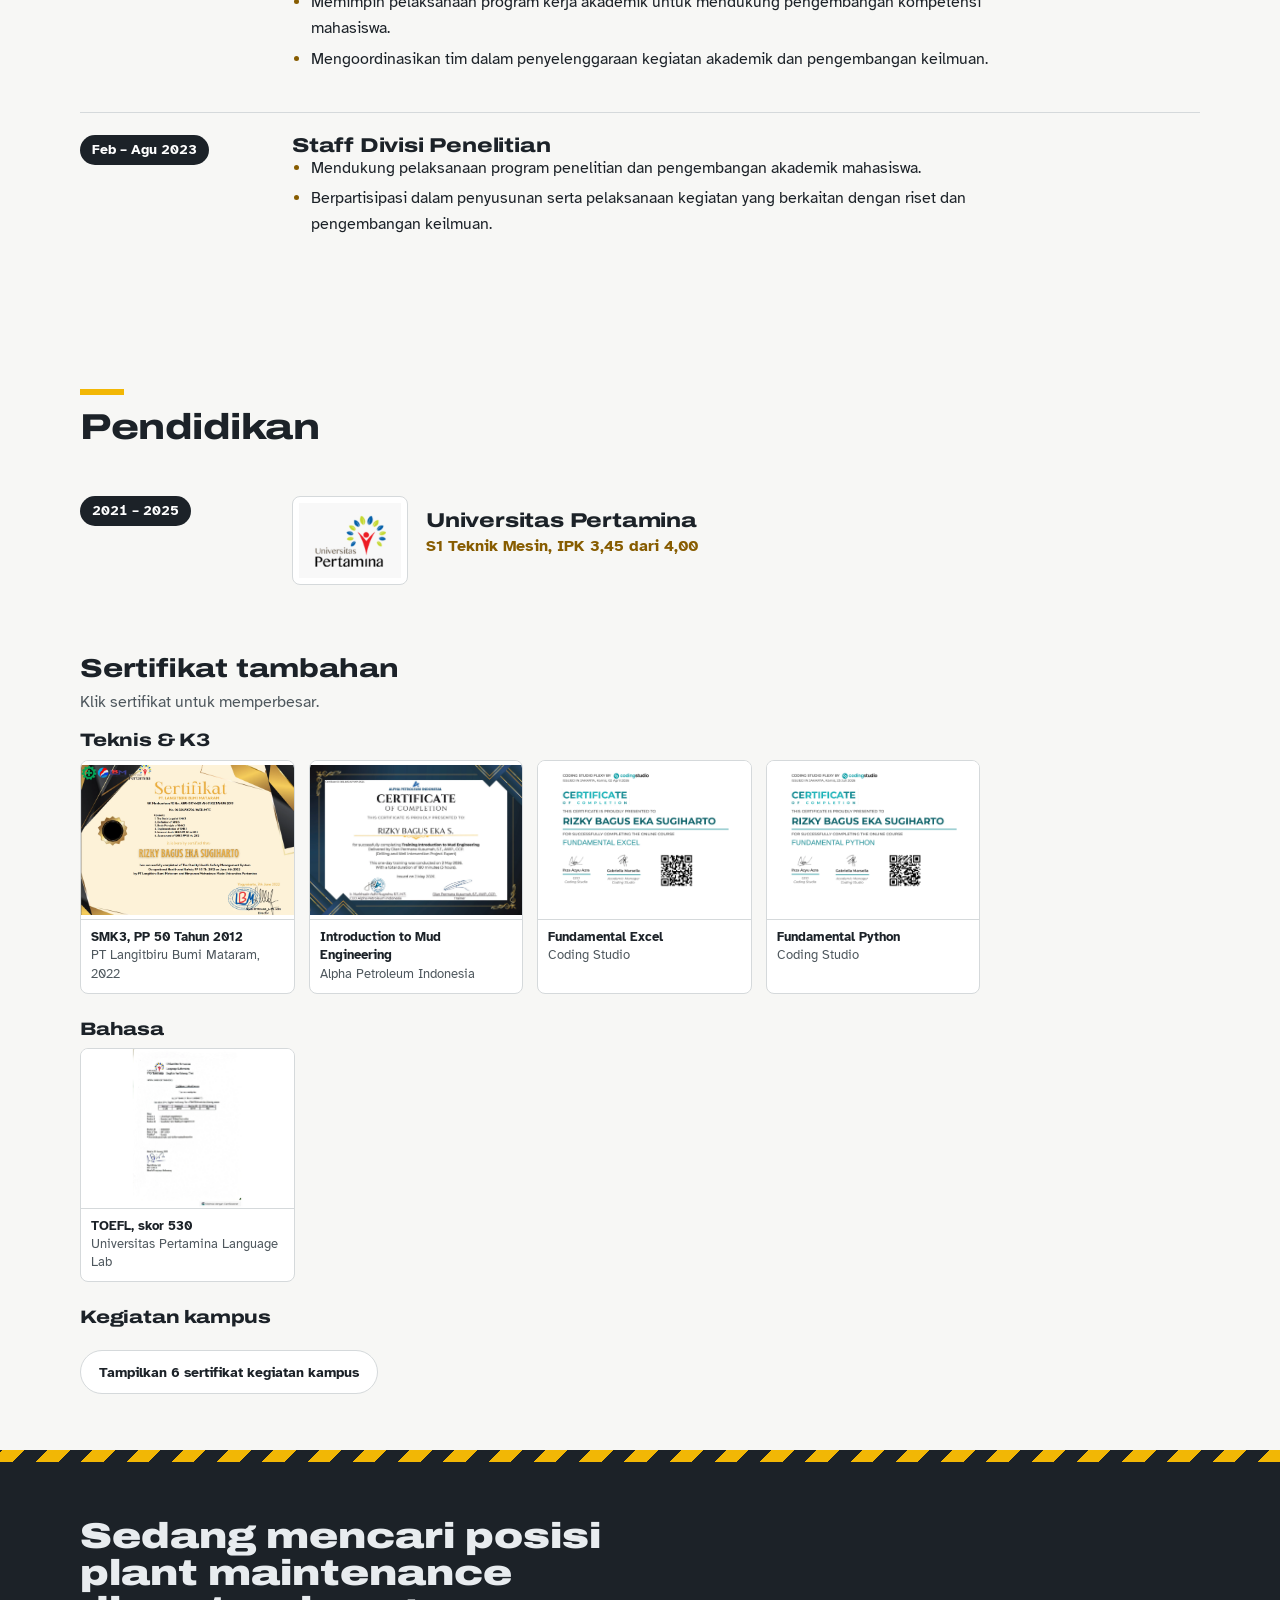
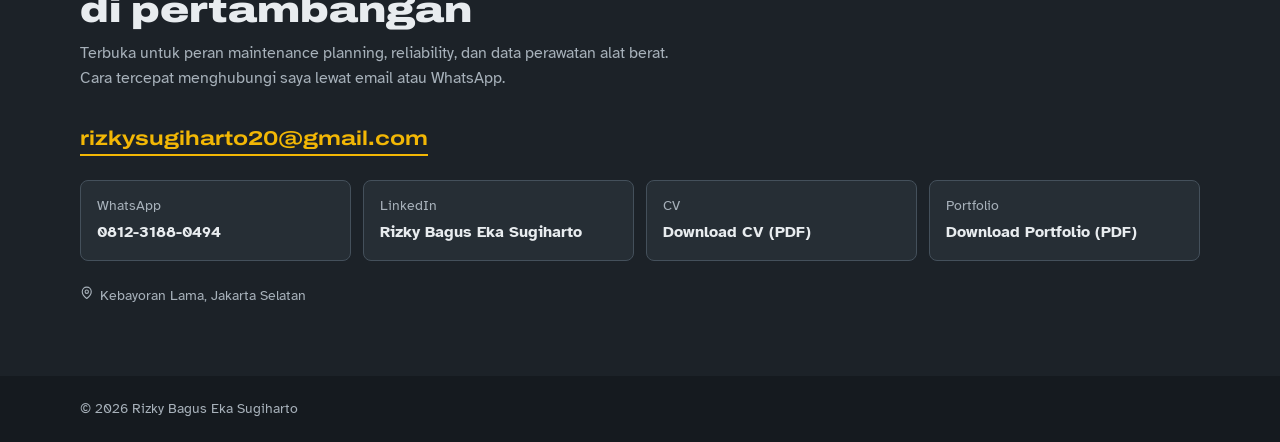
==== commit ce87e12a: "Desain baru "Riwayat Servis Unit" + arsip desain lama - index.html: hero Baja dengan grafik riwayat " ====
--- a/index.html
+++ b/index.html
@@ -3,360 +3,497 @@
 <head>
   <meta charset="utf-8">
   <meta name="viewport" content="width=device-width, initial-scale=1">
-  <meta name="theme-color" content="#121418">
+  <meta name="theme-color" content="#1C2228">
   <script>document.documentElement.classList.add('js')</script>
   <title>Rizky Bagus Eka Sugiharto | Portfolio</title>
-  <meta name="description" content="Portfolio Rizky Bagus Eka Sugiharto — Maintenance Engineer, Reliability Analyst, Heavy Equipment. S1 Teknik Mesin Universitas Pertamina.">
-  <link rel="icon" href="data:image/svg+xml,%3Csvg xmlns='http://www.w3.org/2000/svg' viewBox='0 0 64 64'%3E%3Crect width='64' height='64' rx='14' fill='%23121418'/%3E%3Ctext x='32' y='45' font-family='Arial' font-weight='700' font-size='38' text-anchor='middle' fill='%23f2a900'%3ER%3C/text%3E%3C/svg%3E">
-
-  <!-- Preview saat link dibagikan di LinkedIn / WhatsApp. -->
+  <meta name="description" content="Portfolio Rizky Bagus Eka Sugiharto — Maintenance Engineer dan Reliability Analyst untuk alat berat tambang. S1 Teknik Mesin Universitas Pertamina.">
+  <link rel="icon" href="data:image/svg+xml,%3Csvg xmlns='http://www.w3.org/2000/svg' viewBox='0 0 64 64'%3E%3Crect width='64' height='64' rx='10' fill='%231C2228'/%3E%3Crect x='10' y='44' width='44' height='8' fill='%23F2B705'/%3E%3Ctext x='32' y='38' font-family='Arial Black,Arial' font-weight='900' font-size='30' text-anchor='middle' fill='%23F2B705'%3ER%3C/text%3E%3C/svg%3E">
+
+  <link rel="canonical" href="https://rizkysugiharto-eng.github.io/">
+
+  <!-- Preview saat link dibagikan di LinkedIn / WhatsApp -->
   <meta property="og:type" content="website">
   <meta property="og:title" content="Rizky Bagus Eka Sugiharto | Portfolio">
-  <meta property="og:description" content="Maintenance Engineer · Reliability Analyst · Heavy Equipment">
-  <meta property="og:image" content="https://rizkysugiharto-eng.github.io/assets/img/og-cover.jpg">
+  <meta property="og:description" content="Maintenance & Reliability Engineer untuk alat berat tambang: data perawatan 3 site, KPI PA/MTBF/MTTR, dashboard Power BI & web app.">
+  <meta property="og:image" content="https://rizkysugiharto-eng.github.io/assets/img/og-cover-2026.jpg">
+  <meta property="og:image:width" content="1200">
+  <meta property="og:image:height" content="627">
   <meta property="og:url" content="https://rizkysugiharto-eng.github.io/">
   <meta name="twitter:card" content="summary_large_image">
 
+  <!-- Data terstruktur untuk Google (schema.org Person) -->
+  <script type="application/ld+json">
+  {
+    "@context": "https://schema.org",
+    "@type": "Person",
+    "name": "Rizky Bagus Eka Sugiharto",
+    "jobTitle": "Maintenance & Reliability Engineer",
+    "url": "https://rizkysugiharto-eng.github.io/",
+    "image": "https://rizkysugiharto-eng.github.io/assets/img/profile.webp",
+    "email": "mailto:rizkysugiharto20@gmail.com",
+    "alumniOf": { "@type": "CollegeOrUniversity", "name": "Universitas Pertamina" },
+    "knowsAbout": ["Maintenance Engineering", "Reliability Analysis", "Heavy Equipment", "Physical Availability", "MTBF", "MTTR", "Power BI", "ERP Ellipse", "ASME B31"],
+    "sameAs": [
+      "https://www.linkedin.com/in/rizkybagusekasugiharto",
+      "https://github.com/rizkysugiharto-eng"
+    ]
+  }
+  </script>
+
   <link rel="preconnect" href="https://fonts.googleapis.com">
   <link rel="preconnect" href="https://fonts.gstatic.com" crossorigin>
-  <link href="https://fonts.googleapis.com/css2?family=Inter:wght@400;500;600;700&family=Barlow+Semi+Condensed:wght@600;700&display=swap" rel="stylesheet">
+  <link href="https://fonts.googleapis.com/css2?family=Archivo:wdth,wght@62..125,500..900&family=Atkinson+Hyperlegible:ital,wght@0,400;0,700;1,400&display=swap" rel="stylesheet">
 
   <style>
+    /* =========================================================
+       Konsep: "Riwayat Servis Unit"
+       Hero gelap ala control room tambang + grafik riwayat karier
+       (component life chart). Huruf judul lebar & tebal ala decal
+       di bodi alat berat. Kuning = pekerjaan & aksi.
+       ========================================================= */
     :root {
-      --bg: #f5f5f3;
-      --surface: #ffffff;
-      --ink: #16181d;
-      --muted: #5c6270;
-      --line: #d6d6d0;
-      --dark: #121418;
-      --dark-2: #1b1e24;
-      --hero-bg: #14171b;
-      --footer: #0b0c0f;
-      --accent: #f2b705;      /* kuning alat berat, sama dengan banner LinkedIn */
-      --accent-text: #875c00; /* versi gelap untuk teks di background terang (kontras ≥ 4.5:1) */
-      --accent-ink: #3a2a00;
-      --accent-soft: #fff6dc;
-      --accent-soft-line: #f3dd9c;
-      --chip: #eef0f3;
-      --chip-line: #dde1e6;
-      --success: #2ecc71;
-      --radius: 14px;
-      --max: 1120px;
-      --stripe: repeating-linear-gradient(-45deg, var(--accent) 0 18px, var(--dark) 18px 36px);
-
-      /* Skala ukuran huruf */
-      --fs-xs: 12px;
-      --fs-sm: 14px;
-      --fs-base: 16px;
-      --fs-md: 18px;
-      --fs-lg: 22px;
-      --fs-xl: 28px;
-      --fs-2xl: 36px;
-      --fs-3xl: 48px;
+      --steel-900: #1C2228;   /* latar gelap: warna baja, bukan hitam */
+      --steel-800: #262E35;   /* permukaan di atas latar gelap */
+      --steel-600: #44505B;   /* garis di latar gelap */
+      --on-dark: #E8ECEF;
+      --on-dark-2: #A7B1BA;
+      --light: #F7F7F5;       /* latar terang untuk bagian bacaan */
+      --ink: #1C2228;
+      --ink-2: #4F585E;
+      --rule: #D5D9DB;
+      --yellow: #F2B705;      /* kuning alat berat: pekerjaan & aksi */
+      --yellow-text: #875C00; /* kuning versi teks di latar terang */
+      --yellow-ink: #2A2000;
+      --bar-muted: #8A9AA8;   /* batang pendidikan/organisasi/pelatihan */
+      --annot: #9CC3E0;       /* garis ukur di latar gelap */
+      --ok: #4CC38A;          /* status "siap" */
+      --stripe: repeating-linear-gradient(-45deg, var(--yellow) 0 16px, var(--steel-900) 16px 32px);
+
+      --display: "Archivo", "Arial Black", sans-serif;
+      --text: "Atkinson Hyperlegible", system-ui, sans-serif;
+
+      --t-sm: 13.5px;
+      --t-base: 16px;
+      --t-md: 18px;
+      --t-lg: 20px;
+      --t-xl: clamp(22px, 2.3vw, 26px);
+      --t-2xl: clamp(28px, 3.2vw, 36px);
+      --t-name: clamp(34px, 4.4vw, 56px);
+
+      --max: 1200px;
+      --gutter: clamp(16px, 4vw, 40px);
     }
     * { box-sizing: border-box; }
-    html { scroll-behavior: smooth; scroll-padding-top: 72px; }
-    body { margin: 0; background: var(--bg); color: var(--ink); font: var(--fs-base)/1.65 "Inter", system-ui, sans-serif; }
+    html { scroll-behavior: smooth; scroll-padding-top: 64px; }
+    body { margin: 0; background: var(--light); color: var(--ink); font: var(--t-base)/1.6 var(--text); -webkit-tap-highlight-color: rgba(242,183,5,.25); }
     img { max-width: 100%; height: auto; display: block; }
     a { color: inherit; }
-    :focus-visible { outline: 2px solid var(--accent); outline-offset: 3px; border-radius: 4px; }
-    h1, h2, h3 { font-family: "Barlow Semi Condensed", "Inter", sans-serif; line-height: 1.15; margin: 0; letter-spacing: .2px; text-wrap: balance; }
-    body { -webkit-tap-highlight-color: rgba(242,183,5,.25); }
-    .skip-link { position: absolute; left: 12px; top: -60px; z-index: 100; background: var(--accent); color: var(--accent-ink); font-weight: 600; padding: 10px 16px; border-radius: 8px; text-decoration: none; }
-    .skip-link:focus { top: 12px; }
-    .wrap { max-width: var(--max); margin: 0 auto; padding: 0 20px; }
-    .eyebrow { color: var(--muted); font-weight: 600; letter-spacing: 2px; text-transform: uppercase; font-size: var(--fs-xs); }
-    .eyebrow b { color: var(--accent-text); }
+    :focus-visible { outline: 2px solid var(--yellow); outline-offset: 3px; }
+    .light :focus-visible { outline-color: var(--ink); }
+    h1, h2, h3 { font-family: var(--display); font-stretch: 125%; font-variation-settings: "wdth" 125; line-height: 1.02; margin: 0; text-wrap: balance; }
+    h3 { font-weight: 700; font-size: var(--t-lg); letter-spacing: -.2px; }
+    p { margin: 0 0 1em; }
+    .wrap { max-width: var(--max); margin: 0 auto; padding: 0 var(--gutter); }
+    .sr-only { position: absolute; width: 1px; height: 1px; overflow: hidden; clip-path: inset(50%); white-space: nowrap; }
     .sprite { position: absolute; width: 0; height: 0; }
     .ico { width: 1em; height: 1em; flex: none; fill: none; stroke: currentColor; stroke-width: 2; stroke-linecap: round; stroke-linejoin: round; }
-    .with-ico { display: inline-flex; align-items: center; gap: 6px; }
-
-    /* ---------- Navbar ---------- */
-    .nav { position: sticky; top: 0; z-index: 50; background: rgba(18, 20, 24, .94); backdrop-filter: blur(8px); color: #fff; }
-    .nav .wrap { display: flex; align-items: center; justify-content: space-between; height: 60px; }
-    .brand { font-family: "Barlow Semi Condensed", sans-serif; font-weight: 700; font-size: var(--fs-lg); text-decoration: none; letter-spacing: 1px; }
-    .brand span { color: var(--accent); }
-    .nav ul { display: flex; gap: 22px; list-style: none; margin: 0; padding: 0; font-size: var(--fs-sm); }
-    .nav ul a { text-decoration: none; opacity: .75; padding: 4px 0; border-bottom: 2px solid transparent; }
-    .nav ul a:hover, .nav ul a.active { opacity: 1; color: var(--accent); border-color: var(--accent); }
-    .menu-btn { display: none; background: none; border: 0; color: #fff; font-size: 24px; cursor: pointer; }
-
-    /* ---------- Hero (background = grafik dari banner LinkedIn) ---------- */
-    .hero { position: relative; color: #fff; overflow: hidden; background: var(--hero-bg); }
+    .skip-link { position: absolute; left: 12px; top: -60px; z-index: 100; background: var(--yellow); color: var(--yellow-ink); font-weight: 700; padding: 10px 16px; border-radius: 6px; text-decoration: none; }
+    .skip-link:focus { top: 12px; }
+
+    /* ---------- Navigasi ---------- */
+    .nav { position: sticky; top: 0; z-index: 50; background: rgba(28,34,40,.96); backdrop-filter: blur(8px); color: var(--on-dark); border-bottom: 1px solid var(--steel-600); }
+    .nav .wrap { display: flex; align-items: center; justify-content: space-between; height: 56px; }
+    .brand { font-family: var(--display); font-stretch: 125%; font-variation-settings: "wdth" 125; font-weight: 800; font-size: var(--t-md); text-decoration: none; }
+    .brand::after { content: ""; display: inline-block; width: 8px; height: 8px; margin-left: 4px; background: var(--yellow); }
+    .nav ul { display: flex; gap: 24px; list-style: none; margin: 0; padding: 0; font-size: var(--t-sm); }
+    .nav ul a { text-decoration: none; color: var(--on-dark-2); padding: 6px 0; border-bottom: 2px solid transparent; }
+    .nav ul a:hover, .nav ul a.active { color: var(--on-dark); border-color: var(--yellow); }
+    .nav-right { display: flex; align-items: center; gap: 22px; }
+    .nav-cv { display: inline-flex; align-items: center; gap: 6px; min-height: 38px; padding: 6px 14px; border-radius: 999px; border: 1.5px solid var(--yellow); color: var(--on-dark); font-size: var(--t-sm); font-weight: 700; text-decoration: none; white-space: nowrap; }
+    .nav-cv:hover { background: var(--yellow); color: var(--yellow-ink); }
+    .nav-cv .ico { width: 15px; height: 15px; }
+    .brand-short { display: none; }
+    /* Garis progres baca: seberapa jauh halaman sudah di-scroll */
+    .nav-progress { position: absolute; left: 0; right: 0; bottom: -1px; height: 2px; pointer-events: none; }
+    .nav-progress span { display: block; height: 100%; background: var(--yellow); transform-origin: left; transform: scaleX(0); }
+    .menu-btn { display: none; min-width: 44px; min-height: 44px; background: none; border: 1px solid var(--steel-600); border-radius: 6px; color: var(--on-dark); font: 700 var(--t-sm) var(--text); cursor: pointer; }
+
+    /* ---------- Hero ---------- */
+    .hero { position: relative; background: var(--h-bg); color: var(--h-fg); padding: 44px 0 12px; overflow: hidden; }
+    /* Garis hazard di batas bawah hero (seperti portfolio lama & banner LinkedIn) */
     .hero::after { content: ""; position: absolute; left: 0; right: 0; bottom: 0; height: 12px; background: var(--stripe); }
-    .hero-bg {
-      position: absolute; left: 0; top: 0; bottom: 12px; width: 50%;
-      background: url("assets/img/hero-chart.webp") left center / cover no-repeat;
-      -webkit-mask-image: linear-gradient(90deg, #000 70%, transparent);
-      mask-image: linear-gradient(90deg, #000 70%, transparent);
+    /* Grafik tren dari banner LinkedIn sebagai latar di belakang foto, tepinya memudar */
+    .hero-bg { position: absolute; top: 0; right: 0; width: 58%; height: 560px; background: url("assets/img/hero-chart.webp") right top / cover no-repeat; opacity: .85; pointer-events: none;
+      -webkit-mask-image: linear-gradient(to left, #000 45%, transparent), linear-gradient(to bottom, #000 55%, transparent);
+      -webkit-mask-composite: source-in; mask-image: linear-gradient(to left, #000 45%, transparent), linear-gradient(to bottom, #000 55%, transparent); mask-composite: intersect; }
+    .hero .wrap { position: relative; }
+    .hero-top { display: grid; grid-template-columns: minmax(0, 1.9fr) minmax(0, 1fr); gap: 40px; align-items: center; }
+    .kicker { color: var(--h-fg-2); font-size: var(--t-md); margin-bottom: 10px; }
+    .hero h1 { font-size: var(--t-name); font-weight: 900; letter-spacing: -1px; margin-bottom: 14px; }
+    .tagline { font-size: var(--t-md); max-width: 38ch; margin-bottom: 22px; }
+    .btns { display: flex; flex-wrap: wrap; gap: 10px; }
+    .btn { display: inline-flex; align-items: center; gap: 8px; min-height: 44px; padding: 9px 16px; border-radius: 999px; font: 700 15px var(--text); text-decoration: none; white-space: nowrap; border: 1.5px solid var(--h-btn-line); color: var(--h-btn-fg); transition: transform .15s; }
+    .btn.primary { background: var(--h-pri-bg); border-color: var(--h-pri-bg); color: var(--h-pri-fg); }
+    .btn:hover { transform: translateY(-1px); background: var(--h-btn-hover); }
+    .btn.primary:hover { background: var(--h-pri-hover); border-color: var(--h-pri-hover); }
+    .btn .ico { width: 17px; height: 17px; }
+    .portrait { position: relative; margin: 14px 14px 14px 0; justify-self: end; width: min(100%, 268px); }
+    /* Bingkai foto bulat + cincin putus-putus kuning seperti portfolio lama */
+    .portrait::before { content: ""; position: absolute; inset: -14px; border-radius: 50%; border: 2px dashed rgba(242,183,5,.55); pointer-events: none; }
+    .portrait img { width: 100%; aspect-ratio: 1; object-fit: cover; object-position: 50% 22%; border-radius: 50%; border: 6px solid var(--steel-800); }
+    .portrait figcaption { position: absolute; left: 50%; bottom: 4%; transform: translateX(-50%); white-space: nowrap; border: 1px solid rgba(255,255,255,.12); display: inline-flex; align-items: center; gap: 8px; padding: 6px 12px; border-radius: 999px; background: rgba(28,34,40,.92); color: #fff; font-size: var(--t-sm); font-weight: 700; }
+    .portrait figcaption::before { content: ""; width: 9px; height: 9px; border-radius: 50%; background: var(--ok); box-shadow: 0 0 0 4px rgba(76,195,138,.25); }
+
+    /* Warna hero (Baja) */
+    .hero {
+      --h-bg: var(--steel-900); --h-fg: var(--on-dark); --h-fg-2: var(--on-dark-2);
+      --h-line: var(--steel-600); --h-line-soft: var(--steel-800);
+      --h-work: var(--yellow); --h-work-outline: none; --h-bar: var(--bar-muted); --h-hover: var(--yellow); --h-now: var(--ok);
+      --h-btn-line: var(--yellow); --h-btn-fg: var(--on-dark); --h-btn-hover: rgba(242,183,5,.12);
+      --h-pri-bg: var(--yellow); --h-pri-fg: var(--yellow-ink); --h-pri-hover: #FFC81A;
     }
-    .hero .wrap { position: relative; display: grid; grid-template-columns: 1fr 1.35fr; gap: 48px; align-items: center; padding-top: 88px; padding-bottom: 100px; }
-    .hero .eyebrow { color: var(--accent); }
-    .hero h1 { font-size: clamp(40px, 6vw, 68px); margin: 12px 0 10px; }
-    .hero .role { font-size: var(--fs-md); color: #c9ccd3; margin: 0 0 8px; }
-    .hero .tagline { font-size: clamp(var(--fs-md), 2.2vw, var(--fs-lg)); font-weight: 600; margin: 0 0 22px; max-width: 560px; }
-    .chips { display: flex; flex-wrap: wrap; gap: 8px; margin-bottom: 30px; }
-    .chips span { font-size: var(--fs-sm); padding: 5px 12px; border: 1px solid rgba(255,255,255,.18); border-radius: 6px; color: #dfe2e8; background: rgba(255,255,255,.04); }
-    .btns { display: grid; gap: 12px; }
-    .btn-row { display: flex; flex-wrap: wrap; gap: 12px; }
-    .btn { display: inline-flex; align-items: center; gap: 8px; padding: 12px 22px; border-radius: 999px; font-weight: 600; font-size: var(--fs-base); text-decoration: none; border: 2px solid var(--accent); transition: transform .15s; }
-    .btn.primary { background: var(--accent); color: var(--accent-ink); }
-    .btn.ghost { color: #fff; }
-    .btn:hover { filter: brightness(1.08); transform: translateY(-1px); }
-    .btn svg { width: 18px; height: 18px; }
-    .photo-wrap { justify-self: center; position: relative; width: min(330px, 80%); }
-    .photo-wrap::before { content: ""; position: absolute; inset: -14px; border-radius: 50%; border: 2px dashed rgba(242,183,5,.5); }
-    .photo { width: 100%; aspect-ratio: 1; border-radius: 50%; object-fit: cover; border: 6px solid var(--dark-2); }
-    .open-badge { position: absolute; bottom: 6%; left: 50%; transform: translateX(-50%); white-space: nowrap; background: var(--dark-2); border: 1px solid rgba(255,255,255,.12); padding: 6px 14px; border-radius: 999px; font-size: var(--fs-sm); display: flex; align-items: center; gap: 8px; }
-    .open-badge i { width: 9px; height: 9px; border-radius: 50%; background: var(--success); box-shadow: 0 0 0 4px rgba(46,204,113,.2); }
-
-    .stats { background: var(--dark-2); color: #fff; }
-    .stats .wrap { display: grid; grid-template-columns: repeat(4, 1fr); text-align: center; padding-top: 28px; padding-bottom: 28px; }
-    .stats b { display: block; font-family: "Barlow Semi Condensed", sans-serif; font-size: var(--fs-2xl); font-variant-numeric: tabular-nums; color: var(--accent); line-height: 1.1; }
-    .stats span { font-size: var(--fs-sm); opacity: .75; }
-
-    /* ---------- Sections ---------- */
-    section { padding: 88px 0; }
-    .sec-head { margin-bottom: 36px; }
-    .sec-head h2 { font-size: clamp(var(--fs-xl), 4.4vw, var(--fs-3xl)); margin-top: 6px; }
-    .sec-head p { color: var(--muted); max-width: 680px; margin: 10px 0 0; }
-    .sub-head { margin: 80px 0 28px; }
-    .sub-head h2 { font-size: clamp(var(--fs-lg), 3.2vw, var(--fs-2xl)); }
-    .sub-head p { margin: 8px 0 0; }
-    .alt { background: var(--surface); }
-    .card { background: var(--surface); border: 1px solid var(--line); border-radius: var(--radius); padding: 26px; }
-    .alt .card { background: var(--bg); }
-    .card h3 { font-size: var(--fs-lg); margin-bottom: 12px; }
-    .muted { color: var(--muted); }
-    .small { font-size: var(--fs-sm); }
-    .more-link { margin: 16px 0 0; }
-
-    .about-grid { display: grid; grid-template-columns: 1.6fr 1fr; gap: 40px; align-items: start; }
-    .about-grid p { margin-top: 0; }
-    .focus { list-style: none; padding: 0; margin: 0; display: grid; gap: 12px; }
-    .focus li { background: var(--surface); border: 1px solid var(--line); border-left: 4px solid var(--accent); border-radius: 10px; padding: 14px 16px; }
-    .focus b { display: block; font-family: "Barlow Semi Condensed", sans-serif; font-size: var(--fs-md); }
-    .focus span { color: var(--muted); font-size: var(--fs-sm); }
-
-    .grid-3 { display: grid; grid-template-columns: repeat(3, 1fr); gap: 20px; }
-    .grid-2 { display: grid; grid-template-columns: repeat(2, 1fr); gap: 20px; }
-    .tags { display: flex; flex-wrap: wrap; gap: 8px; }
-    .tag { font-size: var(--fs-sm); padding: 6px 12px; border-radius: 999px; background: var(--accent-soft); color: var(--accent-ink); border: 1px solid var(--accent-soft-line); }
-    .tag.gray { background: var(--chip); border-color: var(--chip-line); color: var(--ink); }
-    .tag.soon { background: transparent; border-style: dashed; }
-    .software { margin-top: 20px; }
-    .soft-skills { margin: 20px 0 0; color: var(--muted); font-size: var(--fs-sm); }
-    .soft-skills b { color: var(--ink); }
-
-    /* Experience */
-    .job { display: grid; grid-template-columns: 1fr 1.05fr; gap: 36px; align-items: start; }
-    .job + .job { margin-top: 56px; padding-top: 56px; border-top: 1px solid var(--line); }
-    .job .lead { margin-top: 0; }
-    .meta { display: flex; flex-wrap: wrap; align-items: center; gap: 8px 16px; color: var(--muted); font-size: var(--fs-sm); margin: 8px 0 16px; }
-    .date { background: var(--dark); color: #fff; padding: 3px 12px; border-radius: 999px; font-weight: 600; font-size: var(--fs-xs); }
-    .job h3 { font-size: var(--fs-xl); }
-    .pos { font-weight: 600; color: var(--accent-text); }
-    .job ul, .card ul { padding-left: 20px; margin: 0 0 16px; }
-    .job li, .card li { margin-bottom: 6px; }
-    .note { display: flex; width: fit-content; gap: 8px; align-items: center; font-size: var(--fs-sm); background: var(--accent-soft); border: 1px solid var(--accent-soft-line); border-radius: 8px; padding: 8px 12px; margin-bottom: 16px; }
-    .note .ico { color: var(--accent-text); width: 18px; height: 18px; }
-    .link { font-weight: 600; color: var(--accent-text); text-decoration: none; border-bottom: 2px solid var(--accent); }
+    /* Grafik riwayat karier: component life chart 2021–2026 (72 bulan) */
+    .life { margin-top: 36px; padding: 20px 0 28px; border-top: 1px solid var(--h-line); }
+    .life-head { display: flex; flex-wrap: wrap; justify-content: space-between; gap: 8px 24px; align-items: baseline; margin-bottom: 12px; }
+    .life-head h2 { font-size: var(--t-lg); font-weight: 800; }
+    .life-head p { margin: 0; color: var(--h-fg-2); font-size: var(--t-sm); }
+    .life-axis, .lane { display: grid; grid-template-columns: 10rem minmax(0, 1fr); }
+    .years { display: grid; grid-template-columns: repeat(6, 1fr); color: var(--h-fg-2); font-size: var(--t-sm); font-variant-numeric: tabular-nums; }
+    .years span { padding-left: 6px; border-left: 1px solid var(--h-line); }
+    .lane { min-height: 50px; border-top: 1px solid var(--h-line-soft); }
+    .lane-name { align-self: center; color: var(--h-fg-2); font-size: var(--t-sm); padding-right: 12px; }
+    .track { position: relative; list-style: none; margin: 0; padding: 0; background-image: linear-gradient(to right, var(--h-line) 1px, transparent 1px); background-size: calc(100% / 6) 100%; }
+    .track li { position: absolute; top: 0; bottom: 0; left: calc(var(--s) / 72 * 100%); width: calc((var(--e) - var(--s)) / 72 * 100%); }
+    .track a { position: absolute; inset: 0; text-decoration: none; color: var(--h-fg); }
+    .track .bar { position: absolute; left: 0; right: 0; bottom: 9px; height: 13px; min-width: 8px; border-radius: 3px; background: var(--h-bar); transform-origin: left center; }
+    .lane-work .bar { background: var(--h-work); outline: var(--h-work-outline); outline-offset: -1.5px; height: 17px; bottom: 7px; }
+    .lane-edu .bar { background: linear-gradient(90deg, transparent, var(--h-bar) 4%, var(--h-bar) 96%, transparent); }
+    .track .lbl { position: absolute; left: 0; top: 4px; white-space: nowrap; font-size: var(--t-sm); font-weight: 700; }
+    .track .end .lbl { left: auto; right: 0; }
+    .track .lbl small { font-weight: 400; color: var(--h-fg-2); }
+    .lane-work .lbl small { display: none; }
+    .track a:hover .lbl, .track a:focus-visible .lbl { color: var(--h-hover); text-decoration: underline; }
+    .track .milestone .bar { width: 13px; min-width: 0; height: 13px; bottom: 9px; left: -6.5px; right: auto; border-radius: 2px; background: var(--h-work); outline: var(--h-work-outline); outline-offset: -1.5px; transform: rotate(45deg); }
+    .lanes { position: relative; }
+    .lanes-inner { position: absolute; top: 0; bottom: 0; left: 10rem; right: 0; pointer-events: none; }
+    .now { position: absolute; top: 0; bottom: 0; left: calc(69.9 / 72 * 100%); border-left: 2px dashed var(--h-now); }
+    /* Satu momen animasi: batang tumbuh dari kiri sesuai urutan waktu */
+    .js .track .bar { animation: grow .7s cubic-bezier(.2,.7,.2,1) both; animation-delay: calc(var(--s) * 14ms + .2s); }
+    .js .track .milestone .bar { animation: fade .5s both; animation-delay: calc(var(--s) * 14ms + .2s); }
+    @keyframes grow { from { transform: scaleX(0); } to { transform: scaleX(1); } }
+    @keyframes fade { from { opacity: 0; } to { opacity: 1; } }
+
+    /* ---------- Section umum ---------- */
+    section { padding: 56px 0; }
+    .dark { background: var(--steel-900); color: var(--on-dark); }
+    .sec-head { margin-bottom: 28px; max-width: 760px; }
+    .sec-head h2 { font-size: var(--t-2xl); font-weight: 800; letter-spacing: -.5px; }
+    .sec-head h2::before { content: ""; display: block; width: 44px; height: 6px; background: var(--yellow); margin-bottom: 14px; }
+    .sec-head p { margin: 10px 0 0; color: var(--ink-2); font-size: var(--t-base); max-width: 64ch; }
+    .dark .sec-head p { color: var(--on-dark-2); }
+    .muted { color: var(--ink-2); }
+    .dark .muted { color: var(--on-dark-2); }
+    .link { color: var(--yellow-text); font-weight: 700; text-underline-offset: 3px; text-decoration-thickness: 2px; }
     .link:hover { color: var(--ink); }
-
-    .gallery { display: grid; grid-template-columns: repeat(3, 1fr); gap: 10px; }
-    .gallery.g2 { grid-template-columns: repeat(2, 1fr); }
-    .gallery.g4 { grid-template-columns: repeat(4, 1fr); }
-    .gallery img { width: 100%; aspect-ratio: 4 / 3; object-fit: cover; border-radius: 10px; cursor: zoom-in; border: 1px solid var(--line); background: var(--surface); transition: transform .2s; }
-    .gallery img:hover { transform: translateY(-2px); box-shadow: 0 8px 20px rgba(0,0,0,.12); }
-    .gallery img.contain { object-fit: contain; }
-    .gallery img.tall { aspect-ratio: 3 / 4; }
-    .gallery .wide { grid-column: span 2; }
-    .gallery .full { grid-column: 1 / -1; }
-    .gallery .r-16-9 { aspect-ratio: 16 / 9; }
-    .gallery .r-16-10 { aspect-ratio: 16 / 10; }
-    .gallery .r-16-11 { aspect-ratio: 16 / 11; }
-    .gallery .fill { aspect-ratio: auto; height: 100%; }
-
-    /* Galeri yang diringkas: 4 item pertama tampil, sisanya lewat tombol "Lihat semua" */
+    .dark .link { color: var(--yellow); }
+    .dark .link:hover { color: var(--on-dark); }
+    .links { display: flex; flex-wrap: wrap; gap: 8px 28px; margin: 18px 0 0; }
+
+    /* Tentang */
+    .about { display: grid; grid-template-columns: minmax(0, 7fr) minmax(0, 5fr); gap: 40px; align-items: start; }
+    .about .prose { max-width: 68ch; }
+    .focus { list-style: none; margin: 0; padding: 0; display: grid; gap: 12px; }
+    .focus li { background: #fff; border: 1px solid var(--rule); border-left: 5px solid var(--yellow); border-radius: 6px; padding: 11px 16px; }
+    .focus b { display: block; font-family: var(--display); font-stretch: 125%; font-variation-settings: "wdth" 125; font-weight: 700; }
+    .focus span { color: var(--ink-2); font-size: var(--t-sm); }
+    .focus span.proof { display: block; margin-top: 6px; font-size: 13px; }
+    .focus .proof a { color: var(--yellow-text); font-weight: 700; text-underline-offset: 2px; }
+    .ready-title { font-size: var(--t-md); font-weight: 800; margin-bottom: 12px; }
+
+    /* Pengalaman: catatan kerja dengan foto lapangan besar */
+    .log { display: grid; grid-template-columns: 11rem minmax(0, 1fr); gap: 10px 36px; padding: 30px 0; border-top: 1px solid var(--rule); }
+    .log:first-of-type { border-top: 0; padding-top: 0; }
+    .log-meta { display: grid; gap: 6px; align-content: start; font-size: var(--t-sm); color: var(--ink-2); }
+    .when { display: inline-block; justify-self: start; background: var(--ink); color: #fff; font-weight: 700; font-size: var(--t-sm); padding: 4px 12px; border-radius: 999px; font-variant-numeric: tabular-nums; }
+    .where { display: inline-flex; gap: 6px; align-items: baseline; }
+    .log-body h3 { font-size: var(--t-xl); font-weight: 800; }
+    .log-body .role { color: var(--yellow-text); font-weight: 700; margin: 4px 0 12px; }
+    .log-body ul { padding-left: 1.2em; margin: 0 0 18px; max-width: 72ch; }
+    .log-body li { margin-bottom: 5px; }
+    .log-body li::marker { color: var(--yellow-text); }
+    .lead-photo { margin: 0 0 18px; max-width: 720px; }
+    /* Lebar maksimal 720px: foto tidak pernah ditampilkan lebih besar dari resolusi aslinya (≥1200px),
+       bahkan di layar dengan scaling 150%, jadi tidak blur */
+    .lead-photo img { width: 100%; aspect-ratio: var(--ratio, 16 / 9); object-fit: cover; object-position: var(--focus, 50% 50%); border-radius: 6px; cursor: zoom-in; }
+    .lead-photo figcaption { font-size: var(--t-sm); color: var(--ink-2); margin-top: 8px; }
+    .result { display: inline-flex; gap: 8px; align-items: center; font-weight: 700; background: #FFF6DC; border: 1px solid #F3DD9C; border-radius: 6px; padding: 8px 14px; margin: 0 0 18px; }
+    .result .ico { color: var(--yellow-text); }
+    .thumbs { display: grid; grid-template-columns: repeat(auto-fill, minmax(120px, 160px)); gap: 8px; }
+    .thumbs img { width: 100%; aspect-ratio: 4 / 3; object-fit: cover; border-radius: 4px; border: 1px solid var(--rule); background: #fff; cursor: zoom-in; }
+    .thumbs img.contain { object-fit: contain; }
     .collapsible:not(.expanded) > :nth-child(n+5) { display: none; }
-    .show-more { margin-top: 16px; min-height: 44px; padding: 10px 20px; border-radius: 999px; border: 1px solid var(--line); background: var(--surface); color: var(--ink); font: 600 var(--fs-sm) "Inter", sans-serif; cursor: pointer; }
+    .show-more { margin-top: 14px; min-height: 44px; padding: 8px 18px; border-radius: 999px; border: 1px solid var(--rule); background: #fff; color: var(--ink); font: 700 var(--t-sm) var(--text); cursor: pointer; }
     .show-more:hover { border-color: var(--ink); }
-
-    /* Achievement */
-    .award { display: grid; grid-template-columns: 1fr 1.1fr; gap: 36px; align-items: center; background: var(--dark); color: #fff; border-radius: 18px; padding: 36px; position: relative; overflow: hidden; }
-    .award::before { content: ""; position: absolute; right: 0; top: 0; bottom: 0; width: 10px; background: var(--stripe); }
-    .medal { display: inline-flex; align-items: center; gap: 8px; font-weight: 700; color: var(--dark); background: linear-gradient(135deg, #f4f5f7, #b8bec8); padding: 6px 14px; border-radius: 999px; font-size: var(--fs-sm); }
-    .award h3 { font-size: var(--fs-xl); margin: 14px 0 10px; }
-    .award p { color: #c9ccd3; margin: 0 0 8px; }
-    .award p b { color: #fff; }
-    .award .gallery img { border-color: rgba(255,255,255,.1); }
-
-    /* Projects */
-    .project + .project { margin-top: 28px; }
-    .project .num { font-family: "Barlow Semi Condensed", sans-serif; color: var(--accent-text); font-weight: 700; font-size: var(--fs-sm); letter-spacing: 1.5px; }
-    .project h3 { font-size: var(--fs-xl); margin: 2px 0 8px; }
-    .project > p { color: var(--muted); margin: 0 0 16px; }
-    .project .tags { margin-bottom: 18px; }
-    .tabs { display: flex; flex-wrap: wrap; gap: 8px; margin-bottom: 14px; }
-    .tabs button { font: 600 var(--fs-sm) "Inter", sans-serif; min-height: 44px; padding: 10px 14px; border-radius: 8px; border: 1px solid var(--line); background: var(--surface); color: var(--ink); cursor: pointer; }
-    .tabs button[aria-selected="true"] { background: var(--dark); color: #fff; border-color: var(--dark); }
-    .dash img { width: 100%; border-radius: 10px; border: 1px solid var(--line); cursor: zoom-in; }
-    /* Pratinjau langsung web app (iframe) — otomatis ikut versi terbaru website */
-    .live-frame { border: 1px solid var(--line); border-radius: 12px; overflow: hidden; background: var(--dark); }
-    .live-bar { display: flex; align-items: center; gap: 12px; padding: 10px 14px; background: var(--dark-2); color: #c9ccd3; font-size: var(--fs-xs); }
-    .live-dots { display: flex; gap: 6px; }
-    .live-dots i { width: 10px; height: 10px; border-radius: 50%; background: #3a3f48; }
-    .live-url { flex: 1; min-width: 0; overflow: hidden; text-overflow: ellipsis; white-space: nowrap; }
-    .live-badge { display: inline-flex; align-items: center; gap: 6px; font-weight: 700; color: #fff; }
-    .live-badge::before { content: ""; width: 8px; height: 8px; border-radius: 50%; background: var(--success); }
-    .live-frame iframe { display: block; width: 100%; height: 640px; border: 0; background: #f9f9f7; }
-    .live-links { display: flex; flex-wrap: wrap; gap: 12px 28px; }
-    .print-only { display: none; }
-    .data-note { margin: -4px 0 14px; padding: 8px 12px; border-left: 3px solid var(--accent); background: var(--accent-soft); border-radius: 8px; font-size: var(--fs-sm); color: var(--ink); }
-    .insight { margin: 12px 0 0; padding: 12px 16px; border-left: 4px solid var(--accent); background: var(--bg); border-radius: 8px; font-size: var(--fs-base); }
-
-    /* Education */
-    .edu { display: flex; gap: 22px; align-items: center; }
-    .edu .badge { flex: none; width: 74px; height: 74px; border-radius: 16px; background: var(--dark); color: var(--accent); display: grid; place-items: center; font-family: "Barlow Semi Condensed", sans-serif; font-weight: 700; font-size: var(--fs-xl); }
-    .edu h3 { font-size: var(--fs-xl); }
-    .edu p { margin: 4px 0 0; color: var(--muted); }
-    .edu p b { color: var(--ink); }
-
-    /* Certificates */
-    .certs { display: grid; grid-template-columns: repeat(4, 1fr); gap: 16px; }
-    .cert { margin: 0; background: var(--bg); border: 1px solid var(--line); border-radius: 12px; overflow: hidden; }
-    .cert img { width: 100%; aspect-ratio: 4 / 3; object-fit: contain; background: var(--surface); cursor: zoom-in; border-bottom: 1px solid var(--line); }
-    .cert figcaption { padding: 10px 12px 12px; font-size: var(--fs-sm); line-height: 1.4; }
-    .cert figcaption b { display: block; }
-    .cert figcaption span { color: var(--muted); }
-
-    /* Contact */
-    .contact { background: var(--dark); color: #fff; position: relative; }
+    .dark .show-more { background: transparent; color: var(--on-dark); border-color: var(--steel-600); }
+    .dark .show-more:hover { border-color: var(--on-dark); }
+
+    /* Project (latar gelap: dashboard lebih menonjol) */
+    .case { padding-bottom: 44px; margin-bottom: 44px; border-bottom: 1px solid var(--steel-600); }
+    .case-head { max-width: 72ch; }
+    .case-head h3 { font-size: var(--t-xl); font-weight: 800; margin-bottom: 10px; }
+    .tools { display: flex; flex-wrap: wrap; gap: 8px; list-style: none; padding: 0; margin: 0 0 8px; }
+    .tools li { font-size: var(--t-sm); padding: 4px 12px; border-radius: 999px; border: 1px solid var(--steel-600); color: var(--on-dark-2); }
+    .note { border-left: 3px solid var(--annot); padding: 2px 0 2px 14px; color: var(--on-dark-2); font-style: italic; }
+    .tabs { display: flex; flex-wrap: wrap; gap: 8px; margin: 18px 0 0; }
+    .tabs button { min-height: 44px; padding: 8px 16px; border-radius: 6px; border: 1px solid var(--steel-600); background: transparent; color: var(--on-dark); font: 700 var(--t-sm) var(--text); cursor: pointer; }
+    .tabs button[aria-selected="true"] { background: var(--yellow); color: var(--yellow-ink); border-color: var(--yellow); }
+    /* Garis ukur menunjuk KPI yang dijelaskan (hanya halaman Overview) */
+    .annot { position: relative; margin: 0; padding-top: 96px; container-type: inline-size; max-width: 1040px; }
+    .annot[data-tab]:not([data-tab="overview"]) { padding-top: 20px; }
+    .annot[data-tab]:not([data-tab="overview"]) .ann { display: none; }
+    .annot img { width: 100%; border-radius: 6px; cursor: zoom-in; }
+    .ann { position: absolute; top: 0; left: var(--x); transform: translateX(-50%); width: 18cqw; max-width: 210px; height: 96px; }
+    .ann p { position: absolute; bottom: 30px; left: 0; right: 0; margin: 0; text-align: center; color: var(--annot); font-size: var(--t-sm); line-height: 1.3; }
+    .ann p b { display: block; font-size: var(--t-md); color: var(--on-dark); }
+    .ann::after { content: ""; position: absolute; left: 50%; top: 70px; border-left: 1.5px solid var(--annot); height: calc(26px + 100cqw * 1101 / 1920 * .195); }
+    .ann::before { content: ""; position: absolute; left: calc(50% - 4px); top: calc(92px + 100cqw * 1101 / 1920 * .195); width: 8px; height: 8px; border-radius: 50%; background: var(--annot); z-index: 1; }
+    .insight { margin: 16px 0 0; max-width: 72ch; }
+    .insight b { color: var(--yellow); }
+    .live { border: 1px solid var(--steel-600); border-radius: 8px; overflow: hidden; margin-top: 18px; max-width: 1040px; }
+    .live-bar { display: flex; gap: 12px; justify-content: space-between; padding: 10px 14px; background: var(--steel-800); font-size: var(--t-sm); color: var(--on-dark-2); }
+    .live-bar span:last-child { display: inline-flex; align-items: center; gap: 6px; color: var(--on-dark); font-weight: 700; }
+    .live-bar span:last-child::before { content: ""; width: 8px; height: 8px; border-radius: 50%; background: var(--ok); }
+    .live iframe { display: block; width: 100%; height: 560px; border: 0; background: #fff; }
+    .more-work { display: grid; grid-template-columns: repeat(3, minmax(0, 1fr)); gap: 28px; }
+    .more-work h3 { font-size: var(--t-md); font-weight: 800; margin-bottom: 8px; }
+    .more-work p { font-size: var(--t-sm); }
+    .more-work .thumbs img { border-color: var(--steel-600); }
+    .more-work .thumbs { grid-template-columns: repeat(2, minmax(0, 1fr)); max-width: 360px; }
+    .more-work .thumbs.tall img { aspect-ratio: 3 / 4; }
+
+    /* Temuan & rekomendasi (studi kasus Power BI) */
+    .findings { width: 100%; max-width: 1040px; margin-top: 28px; border-collapse: collapse; }
+    .findings caption { caption-side: top; text-align: left; font-family: var(--display); font-stretch: 125%; font-variation-settings: "wdth" 125; font-weight: 800; font-size: var(--t-lg); padding-bottom: 12px; }
+    .findings th { text-align: left; font-size: var(--t-sm); color: var(--on-dark-2); font-weight: 700; padding: 0 16px 8px 0; border-bottom: 1px solid var(--steel-600); }
+    .findings td { vertical-align: top; padding: 12px 16px 12px 0; border-bottom: 1px solid var(--steel-800); font-size: 15px; }
+    .findings td:first-child { width: 13%; font-weight: 700; }
+    .findings td:nth-child(2) { width: 40%; color: var(--on-dark-2); }
+    .findings .hl { color: var(--yellow); }
+    .findings-note { margin: 10px 0 0; font-size: var(--t-sm); }
+
+    /* Keahlian */
+    .skills { display: grid; grid-template-columns: repeat(3, minmax(0, 1fr)); gap: 40px; }
+    .skills h3 { font-size: var(--t-md); font-weight: 800; padding-bottom: 10px; border-bottom: 3px solid var(--yellow); margin-bottom: 4px; }
+    .skills ul { list-style: none; margin: 0; padding: 0; }
+    .skills li { padding: 7px 0; border-bottom: 1px solid var(--rule); font-size: 15px; }
+    .used { display: block; margin-top: 2px; font-size: 13px; color: var(--ink-2); }
+    .used a { color: inherit; text-underline-offset: 2px; }
+    .used a:hover { color: var(--yellow-text); }
+    .software { margin-top: 28px; max-width: 84ch; }
+    .software h3 { font-size: var(--t-md); font-weight: 800; }
+    .software p { margin: 8px 0 0; }
+
+    /* Penghargaan, pelatihan, organisasi */
+    .award { display: grid; grid-template-columns: minmax(0, 1fr) minmax(0, 1fr); gap: 32px; align-items: center; background: var(--steel-900); color: var(--on-dark); border-radius: 10px; padding: 28px; max-width: 1040px; position: relative; overflow: hidden; }
+    .award::after { content: ""; position: absolute; right: 0; top: 0; bottom: 0; width: 10px; background: var(--stripe); }
+    .medal { display: inline-flex; align-items: center; gap: 8px; font-weight: 700; color: var(--ink); background: linear-gradient(135deg, #f4f5f7, #b8bec8); padding: 6px 14px; border-radius: 999px; font-size: var(--t-sm); }
+    .award h3 { font-size: var(--t-xl); font-weight: 800; margin: 16px 0 12px; }
+    .award p { color: var(--on-dark-2); }
+    .award p b { color: var(--on-dark); }
+    .award img { border-radius: 6px; cursor: zoom-in; background: #fff; }
+    .sub { margin-top: 48px; }
+    .sub > h2 { font-size: var(--t-xl); font-weight: 800; margin-bottom: 8px; }
+    .log.compact { padding: 22px 0; }
+    .log.compact .log-body h3 { font-size: var(--t-lg); }
+    .org-head { display: flex; align-items: center; gap: 14px; margin: 4px 0 6px; }
+    .org-head p { margin: 0; }
+    .org-logo { flex: none; width: 88px; padding: 4px; background: #fff; border: 1px solid var(--rule); border-radius: 8px; }
+    .org-logo img { width: 100%; }
+    .cert-mini { grid-template-columns: 220px; }
+    .edu-head { display: flex; align-items: center; gap: 18px; }
+    .edu-logo { flex: none; width: 116px; padding: 6px; background: #fff; border: 1px solid var(--rule); border-radius: 8px; }
+    .edu-logo img { width: 100%; }
+
+    /* Sertifikat */
+    .certs { display: grid; grid-template-columns: repeat(4, minmax(0, 1fr)); gap: 14px; max-width: 900px; }
+    .cert { margin: 0; background: #fff; border: 1px solid var(--rule); border-radius: 8px; overflow: hidden; }
+    .cert img { width: 100%; aspect-ratio: 4 / 3; object-fit: contain; background: #fff; border-bottom: 1px solid var(--rule); cursor: zoom-in; }
+    .cert figcaption { padding: 8px 10px 10px; font-size: 13px; line-height: 1.4; }
+    .cert figcaption span { display: block; color: var(--ink-2); }
+    .cert-group + .cert-group { margin-top: 26px; }
+    .cert-group h3 { font-size: var(--t-md); font-weight: 800; margin-bottom: 10px; }
+    .collapsed-all:not(.expanded) > * { display: none; }
+
+    /* Kontak */
+    .contact { position: relative; padding-top: 68px; }
     .contact::before { content: ""; position: absolute; left: 0; right: 0; top: 0; height: 12px; background: var(--stripe); }
-    .contact .eyebrow { color: rgba(255,255,255,.7); }
-    .contact .eyebrow b { color: var(--accent); }
-    .contact .sec-head p { color: rgba(255,255,255,.7); }
-    .contact-grid { display: grid; grid-template-columns: 1.5fr repeat(4, 1fr); gap: 16px; }
-    .contact-card { display: block; text-decoration: none; padding: 22px; border-radius: var(--radius); background: var(--dark-2); border: 1px solid rgba(255,255,255,.08); transition: transform .2s; }
-    a.contact-card:hover { border-color: var(--accent); transform: translateY(-2px); }
-    .contact-card small { display: block; color: var(--accent); font-weight: 600; letter-spacing: 1px; text-transform: uppercase; font-size: var(--fs-xs); margin-bottom: 6px; }
-    .contact-card span { word-break: break-word; }
-    .contact-card span.one-line { white-space: nowrap; word-break: normal; }
-    .contact .loc { margin: 24px 0 0; color: rgba(255,255,255,.6); font-size: var(--fs-sm); }
-    footer { background: var(--footer); color: rgba(255,255,255,.55); text-align: center; font-size: var(--fs-sm); padding: 22px 0; }
-
-    /* Back to top */
-    .to-top { position: fixed; right: 18px; bottom: 18px; width: 44px; height: 44px; border-radius: 50%; border: 0; background: var(--accent); color: var(--accent-ink); font-size: 20px; font-weight: 700; cursor: pointer; box-shadow: 0 6px 18px rgba(0,0,0,.25); opacity: 0; visibility: hidden; pointer-events: none; transition: opacity .2s, visibility .2s; z-index: 40; }
-    .to-top.show { opacity: 1; visibility: visible; pointer-events: auto; }
-
-    /* Lightbox */
+    .contact h2 { font-size: var(--t-2xl); font-weight: 900; max-width: 18ch; }
+    .contact .lede { color: var(--on-dark-2); font-size: var(--t-base); max-width: 60ch; margin-top: 12px; }
+    .mail { display: inline-block; margin: 14px 0 24px; font-family: var(--display); font-stretch: 125%; font-variation-settings: "wdth" 125; font-weight: 700; font-size: clamp(16px, 1.6vw, 20px); color: var(--yellow); text-decoration: none; border-bottom: 2px solid var(--yellow); overflow-wrap: anywhere; }
+    .mail:hover { color: var(--on-dark); border-color: var(--on-dark); }
+    .contact-grid { display: grid; grid-template-columns: repeat(4, minmax(0, 1fr)); gap: 12px; }
+    .contact-grid a { display: block; padding: 14px 16px; border-radius: 8px; background: var(--steel-800); border: 1px solid var(--steel-600); text-decoration: none; transition: transform .2s; }
+    .contact-grid a:hover { border-color: var(--yellow); transform: translateY(-2px); }
+    .contact-grid small { display: block; color: var(--on-dark-2); font-size: var(--t-sm); margin-bottom: 4px; }
+    .contact-grid span { font-weight: 700; }
+    .contact .where { margin-top: 24px; color: var(--on-dark-2); font-size: var(--t-sm); }
+    footer { background: #151A1F; color: var(--on-dark-2); font-size: var(--t-sm); padding: 22px 0; }
+
+    /* Tombol ke atas */
+    .to-top { position: fixed; right: 18px; bottom: 18px; width: 44px; height: 44px; border-radius: 50%; border: 0; background: var(--yellow); color: var(--yellow-ink); font-size: 20px; font-weight: 700; cursor: pointer; box-shadow: 0 6px 18px rgba(0,0,0,.25); opacity: 0; visibility: hidden; transition: opacity .2s, visibility .2s; z-index: 40; }
+    .to-top.show { opacity: 1; visibility: visible; }
+
+    /* Pratinjau gambar */
     dialog.lightbox { border: 0; padding: 0; background: transparent; max-width: 100vw; max-height: 100vh; width: 100vw; height: 100vh; overscroll-behavior: contain; }
     body:has(dialog.lightbox[open]) { overflow: hidden; }
-    dialog.lightbox::backdrop { background: rgba(8,9,11,.92); }
-    .lb-inner { height: 100%; display: flex; flex-direction: column; align-items: center; justify-content: center; padding: 56px 64px 20px; }
-    .lb-inner img { max-width: 100%; max-height: calc(100vh - 120px); border-radius: 8px; background: var(--surface); }
-    .lb-inner p { color: #fff; text-align: center; margin: 12px 0 0; font-size: var(--fs-sm); }
-    .lb-inner p small { color: rgba(255,255,255,.55); margin-left: 8px; }
-    .lb-btn { position: fixed; background: rgba(255,255,255,.1); border: 0; color: #fff; width: 48px; height: 48px; border-radius: 50%; font-size: 26px; cursor: pointer; }
-    .lb-btn:hover { background: var(--accent); color: var(--accent-ink); }
+    dialog.lightbox::backdrop { background: rgba(21,26,31,.94); }
+    .lb-inner { height: 100%; display: flex; flex-direction: column; align-items: center; justify-content: center; padding: 56px 64px 20px; margin: 0; }
+    .lb-inner img { max-width: 100%; max-height: calc(100vh - 120px); border-radius: 6px; background: #fff; }
+    .lb-inner figcaption { color: #fff; text-align: center; margin-top: 12px; font-size: var(--t-sm); }
+    .lb-inner small { color: rgba(255,255,255,.6); margin-left: 8px; }
+    .lb-btn { position: fixed; width: 48px; height: 48px; border-radius: 50%; border: 0; background: rgba(255,255,255,.1); color: #fff; font-size: 26px; cursor: pointer; }
+    .lb-btn:hover { background: var(--yellow); color: var(--yellow-ink); }
     .lb-close { top: 14px; right: 14px; }
     .lb-prev { left: 12px; top: 50%; transform: translateY(-50%); }
     .lb-next { right: 12px; top: 50%; transform: translateY(-50%); }
 
-    /* Animasi muncul saat di-scroll */
-    .js .reveal { opacity: 0; transform: translateY(24px); transition: opacity .6s ease, transform .6s ease; }
-    .js .reveal.in { opacity: 1; transform: none; }
     @media (prefers-reduced-motion: reduce) {
-      .js .reveal { opacity: 1; transform: none; transition: none; }
       html { scroll-behavior: auto; }
-      .btn:hover, .gallery img:hover, a.contact-card:hover { transform: none; }
+      .js .track .bar, .js .track .milestone .bar { animation: none; }
+      .btn:hover, .contact-grid a:hover { transform: none; }
     }
 
-    /* ---------- Responsive ---------- */
+    /* ---------- Responsif ---------- */
+    @media (max-width: 1100px) {
+      .brand-full { display: none; }
+      .brand-short { display: inline; }
+    }
+    @media (max-width: 1023px) and (min-width: 721px) {
+      .nav-cv { display: none; }
+    }
     @media (max-width: 960px) {
-      .grid-3, .contact-grid { grid-template-columns: repeat(2, 1fr); }
-      .contact-card:first-child { grid-column: 1 / -1; }
-      .job, .award, .about-grid { grid-template-columns: 1fr; }
+      .hero-top { grid-template-columns: minmax(0, 1fr) minmax(0, 220px); gap: 28px; }
+      .hero-bg { width: 70%; }
+      .about { grid-template-columns: 1fr; gap: 32px; }
+      .more-work { grid-template-columns: 1fr; }
+      .skills { grid-template-columns: 1fr 1fr; }
+      .award { grid-template-columns: 1fr; }
+      .contact-grid { grid-template-columns: 1fr 1fr; }
+      .life-axis, .lane { grid-template-columns: 7.5rem minmax(0, 1fr); }
+      .lanes-inner { left: 7.5rem; }
+      .certs { grid-template-columns: repeat(3, minmax(0, 1fr)); }
+      .track .lbl small { display: none; }
+    }
+    @media (max-width: 760px) {
+      .annot, .annot[data-tab]:not([data-tab="overview"]) { padding-top: 0; display: flex; flex-direction: column; }
+      .annot img { order: -1; }
+      .ann { position: static; transform: none; width: auto; max-width: none; height: auto; padding: 8px 0 0 14px; border-left: 2px solid var(--annot); margin-top: 8px; }
+      .ann p { position: static; text-align: left; }
+      .ann::before, .ann::after { display: none; }
+      .findings thead { display: none; }
+      .findings, .findings tbody, .findings tr, .findings td { display: block; width: auto !important; }
+      .findings tr { padding: 10px 0; border-bottom: 1px solid var(--steel-600); }
+      .findings td { border: 0; padding: 3px 0; }
+      .findings td:not(:first-child)::before { content: attr(data-label) ": "; font-weight: 700; color: var(--on-dark); }
     }
     @media (max-width: 720px) {
       .menu-btn { display: block; }
-      .nav ul { display: none; position: absolute; top: 60px; left: 0; right: 0; flex-direction: column; gap: 0; background: var(--dark); padding: 8px 20px 16px; }
+      .nav-right { gap: 8px; }
+      .nav-cv { min-height: 44px; }
+      .nav ul { display: none; position: absolute; top: 56px; left: 0; right: 0; flex-direction: column; gap: 0; background: var(--steel-900); border-bottom: 1px solid var(--steel-600); padding: 4px var(--gutter) 12px; }
       .nav ul.open { display: flex; }
-      .nav ul a { display: block; padding: 10px 0; border: 0; }
-      .hero .wrap { grid-template-columns: 1fr; padding-top: 48px; padding-bottom: 64px; text-align: center; }
-      .hero-bg { width: 100%; bottom: auto; height: 340px; opacity: .6; background-position: center; -webkit-mask-image: linear-gradient(#000 60%, transparent); mask-image: linear-gradient(#000 60%, transparent); }
-      .photo-wrap { grid-row: 1; width: 210px; }
-      .chips, .btn-row { justify-content: center; }
-      .hero .tagline { margin-left: auto; margin-right: auto; }
-      .stats .wrap { grid-template-columns: repeat(2, 1fr); gap: 18px; }
-      section { padding: 64px 0; }
-      .grid-3, .grid-2, .contact-grid { grid-template-columns: 1fr; }
-      .gallery, .gallery.g4 { grid-template-columns: repeat(2, 1fr); }
-      .certs { grid-template-columns: repeat(2, 1fr); }
+      .nav ul a { display: block; padding: 12px 0; border-bottom: 1px solid var(--steel-800); }
+      .hero { padding-top: 32px; }
+      .hero-top { grid-template-columns: 1fr; }
+      .hero-bg { width: 100%; height: 360px; opacity: .55; }
+      .portrait { grid-row: 1; justify-self: center; width: 180px; margin: 14px auto 18px; }
+      .portrait figcaption { bottom: -4px; }
+      /* Di HP grafik riwayat berubah jadi daftar berurutan dengan tanggal */
+      .life-axis, .lanes-inner { display: none; }
+      .lane { display: block; border-top: 0; padding: 10px 0 4px; min-height: 0; }
+      .lane-name { display: block; margin-bottom: 4px; }
+      .track { background: none; }
+      .track li { position: static; width: auto; }
+      .track a { position: static; display: flex; gap: 10px; align-items: baseline; padding: 6px 0 6px 14px; border-left: 3px solid var(--h-bar); }
+      .lane-work .track a { border-left-color: var(--h-work); }
+      .track .bar { display: none; }
+      .track .lbl { position: static; white-space: normal; }
+      .track .lbl small, .lane-work .lbl small { display: inline; }
+      .track .date { position: static; width: auto; height: auto; overflow: visible; clip-path: none; white-space: nowrap; color: var(--h-fg-2); font-size: var(--t-sm); order: -1; min-width: 6.5rem; }
+      section { padding: 60px 0; }
+      .log { grid-template-columns: 1fr; padding: 32px 0; }
+      .lead-photo img { aspect-ratio: 16 / 10; }
+      .skills { grid-template-columns: 1fr; gap: 28px; }
+      .certs { grid-template-columns: repeat(2, minmax(0, 1fr)); }
+      .thumbs, .more-work .thumbs { grid-template-columns: repeat(2, minmax(0, 1fr)); max-width: none; }
+      .live iframe { height: 520px; }
       .award { padding: 24px; }
-      .live-frame iframe { height: 560px; }
+      .contact-grid { grid-template-columns: 1fr; }
       .lb-inner { padding: 64px 12px 84px; }
       .lb-prev, .lb-next { top: auto; bottom: 16px; transform: none; }
       .lb-prev { left: calc(50% - 60px); }
       .lb-next { right: calc(50% - 60px); }
-      .contact-card span.one-line { font-size: clamp(13px, 4.2vw, 16px); }
     }
 
     /* ---------- Versi cetak / PDF (Ctrl + P → Save as PDF) ---------- */
-    .dash-print { display: none; }
+    .dash-print, .print-only { display: none; }
     @media print {
-      @page { size: A4; margin: 12mm 0; }
+      @page { size: A4; margin: 10mm 0; }
       @page :first { margin-top: 0; }
       * { -webkit-print-color-adjust: exact; print-color-adjust: exact; }
-      .nav, .to-top, .lightbox, .btns, .show-more, .tabs, .dash, .screen-only { display: none !important; }
-      .js .reveal { opacity: 1; transform: none; transition: none; }
-      .collapsible:not(.expanded) > :nth-child(n+5) { display: block; }
-      .hero .wrap { padding-top: 32px; padding-bottom: 44px; }
-      .photo-wrap { width: 220px; }
-      .stats .wrap { padding-top: 18px; padding-bottom: 18px; }
-      section { padding: 32px 0; break-before: page; }
-      #about { break-before: auto; }
-      .sub-head { margin: 36px 0 20px; }
-      .grid-3 { grid-template-columns: repeat(3, 1fr); }
-      .gallery img:hover { transform: none; box-shadow: none; }
-      .dash-print { display: grid; gap: 16px; }
+      html { scroll-behavior: auto; }
+      .nav, .to-top, .lightbox, .skip-link, .tabs, #dash-panel, .show-more, .live { display: none !important; }
+      .js .track .bar, .js .track .milestone .bar { animation: none; }
+      /* Sertifikat kegiatan kampus ikut tercetak; galeri karya lain cukup 4 gambar awal */
+      .collapsed-all:not(.expanded) > * { display: block; }
+      section { padding: 26px 0; }
+      #projects { break-before: page; }
+      .sec-head { break-inside: avoid; break-after: avoid; }
+      /* Grafik riwayat di kertas A4 (lebih sempit dari layar): label diperkecil supaya tidak bertabrakan */
+      .life-axis, .lane { grid-template-columns: 6.5rem minmax(0, 1fr); }
+      .lanes-inner { left: 6.5rem; }
+      .lane-name, .track .lbl { font-size: 11px; }
+      .track .lbl small { display: none; }
+      /* Label yang berdekatan ditaruh di sisi kiri batangnya (area itu kosong) */
+      .track .milestone .lbl { left: auto; right: 10px; }
+      .lane-org li:first-child .lbl { left: auto; right: 0; }
+      .case { padding-bottom: 20px; margin-bottom: 20px; }
+      .hero { padding-top: 28px; }
+      .about { grid-template-columns: minmax(0, 7fr) minmax(0, 5fr); }
+      .skills { grid-template-columns: repeat(3, minmax(0, 1fr)); }
+      .more-work { grid-template-columns: repeat(3, minmax(0, 1fr)); }
+      .award { grid-template-columns: minmax(0, 1fr) minmax(0, 1fr); }
+      .certs { grid-template-columns: repeat(4, minmax(0, 1fr)); }
+      .lead-photo { max-width: 380px; }
+      .log-body > .thumbs { grid-template-columns: repeat(6, minmax(0, 1fr)); }
+      .cert-mini { grid-template-columns: 140px; }
+      /* Dashboard: kelima halaman dicetak berurutan beserta insight-nya */
+      .dash-print { display: grid; grid-template-columns: 1fr 1fr; gap: 14px; margin-top: 16px; }
+      .dash-print figure { margin: 0; }
+      .dash-print img { width: 100%; border-radius: 6px; }
+      .dash-print figcaption { margin-top: 6px; font-size: 12.5px; color: var(--on-dark-2); }
+      .dash-print figcaption b { color: var(--yellow); }
       .print-only { display: block; }
-      .live-print { width: 100%; border-radius: 10px; border: 1px solid var(--line); margin-bottom: 8px; }
-      .live-links { display: none; }
-      .dash-print img { width: 100%; border-radius: 10px; border: 1px solid var(--line); }
-      .dash-print figcaption { margin-top: 8px; padding: 10px 14px; border-left: 4px solid var(--accent); background: var(--bg); border-radius: 8px; font-size: var(--fs-sm); }
-      .card, .cert, .focus li, .edu, .award, .note, .contact-card, .gallery img, .dash-print figure, .sec-head { break-inside: avoid; }
-      .project { break-inside: auto; }
-      .project + .project { break-inside: avoid; }
-      .grid-2 .gallery img { aspect-ratio: 16 / 9; }
-      h2, h3, .sec-head, .sub-head, .pos, .meta { break-after: avoid; }
-      /* Halaman A4 lebih sempit dari layar desktop: pertahankan layout 2 kolom agar tidak boros halaman */
-      body { background: #fff; }
-      #experience, #contact { break-before: auto; }
-      .about-grid { grid-template-columns: 1.6fr 1fr; }
-      .job { grid-template-columns: 1fr 1fr; gap: 24px; }
-      .award { grid-template-columns: 1fr 1.1fr; }
-      .tag { font-size: var(--fs-xs); padding: 4px 10px; }
-      .certs { grid-template-columns: repeat(6, 1fr); gap: 10px; }
-      .cert figcaption { font-size: var(--fs-xs); padding: 8px; }
+      .shot-print { width: 44%; margin-top: 14px; border-radius: 8px; border: 1px solid var(--steel-600); }
+      h2, h3, .sec-head, .case-head { break-after: avoid; }
+      .log-meta, .focus li, .findings tr, .cert, .award, .skills > div, .more-work article, figure, .result, .thumbs, li { break-inside: avoid; }
     }
   </style>
 </head>
 <body>
 
-  <!-- Ikon SVG (Lucide) yang dipakai ulang lewat <use href="#..."> -->
   <svg class="sprite" aria-hidden="true">
     <symbol id="i-pin" viewBox="0 0 24 24"><path d="M20 10c0 4.993-5.539 10.193-7.399 11.799a1 1 0 0 1-1.202 0C9.539 20.193 4 14.993 4 10a8 8 0 0 1 16 0"/><circle cx="12" cy="10" r="3"/></symbol>
     <symbol id="i-award" viewBox="0 0 24 24"><path d="m15.477 12.89 1.515 8.526a.5.5 0 0 1-.81.47l-3.58-2.687a1 1 0 0 0-1.197 0l-3.586 2.686a.5.5 0 0 1-.81-.469l1.514-8.526"/><circle cx="12" cy="8" r="6"/></symbol>
+    <symbol id="i-down" viewBox="0 0 24 24"><path d="M12 3v12m0 0-5-5m5 5 5-5M5 21h14"/></symbol>
   </svg>
 
   <a class="skip-link" href="#main">Langsung ke isi</a>
 
-  <!-- ===================== NAVBAR ===================== -->
-  <nav class="nav">
+  <nav class="nav" aria-label="Navigasi utama">
     <div class="wrap">
-      <a href="#top" class="brand" translate="no">RIZKY<span>.</span></a>
-      <button class="menu-btn" aria-label="Buka menu" aria-expanded="false" aria-controls="nav-menu">☰</button>
+      <a href="#top" class="brand" translate="no"><span class="brand-full">Rizky B. E. Sugiharto</span><span class="brand-short">Rizky</span></a>
+      <div class="nav-right">
       <ul id="nav-menu">
         <li><a href="#about">Tentang</a></li>
         <li><a href="#experience">Pengalaman</a></li>
@@ -366,449 +503,525 @@
         <li><a href="#education">Pendidikan</a></li>
         <li><a href="#contact">Kontak</a></li>
       </ul>
-    </div>
-  </nav>
-
-  <main id="main">
-
-  <!-- ===================== HERO ===================== -->
-  <header class="hero" id="top">
-    <div class="hero-bg" aria-hidden="true"></div>
-    <div class="wrap">
-      <div class="photo-wrap">
-        <img class="photo" src="assets/img/profile.webp" width="900" height="900" fetchpriority="high" alt="Foto Rizky Bagus Eka Sugiharto">
-        <div class="open-badge"><i></i>Open to work</div>
-      </div>
-      <div>
-        <div class="eyebrow">Plant &amp; Maintenance · Heavy Equipment · Mining</div>
-        <h1 translate="no">Rizky Bagus Eka Sugiharto</h1>
-        <p class="role">Maintenance Engineer &nbsp;|&nbsp; Reliability Analyst &nbsp;|&nbsp; Heavy Equipment</p>
-        <p class="tagline">Heavy equipment data, organized for better maintenance planning.</p>
-        <div class="chips">
-          <span>PA · MTBF · MTTR</span><span>ERP Ellipse</span><span>Power BI</span><span>BMC Heavy Equipment</span><span>Dasar K3 Pertambangan</span>
-        </div>
-        <div class="btns">
-          <div class="btn-row">
-            <a class="btn primary" href="#contact">Hubungi Saya</a>
-            <a class="btn ghost" href="https://www.linkedin.com/in/rizkybagusekasugiharto" target="_blank" rel="noopener">LinkedIn</a>
-          </div>
-          <div class="btn-row">
-            <a class="btn ghost" href="assets/CV-Rizky-Bagus-Eka-Sugiharto.pdf?v=20261013" target="_blank" rel="noopener">
-              <svg aria-hidden="true" viewBox="0 0 24 24" fill="none" stroke="currentColor" stroke-width="2.2" stroke-linecap="round" stroke-linejoin="round"><path d="M12 3v12m0 0-5-5m5 5 5-5M5 21h14"/></svg>Download CV
-            </a>
-            <a class="btn ghost" href="assets/Portfolio-Rizky-Bagus-Eka-Sugiharto.pdf?v=20261016" target="_blank" rel="noopener">
-              <svg aria-hidden="true" viewBox="0 0 24 24" fill="none" stroke="currentColor" stroke-width="2.2" stroke-linecap="round" stroke-linejoin="round"><path d="M12 3v12m0 0-5-5m5 5 5-5M5 21h14"/></svg>Download Portfolio
-            </a>
-          </div>
-        </div>
+      <a class="nav-cv" href="assets/CV-Rizky-Bagus-Eka-Sugiharto.pdf?v=20261013" target="_blank" rel="noopener"><svg class="ico" aria-hidden="true"><use href="#i-down"/></svg>Download CV</a>
+      <button class="menu-btn" aria-expanded="false" aria-controls="nav-menu">Menu</button>
       </div>
     </div>
-  </header>
-
-  <div class="stats">
-    <div class="wrap">
-      <div><b>3.45</b><span>GPA S1 Teknik Mesin</span></div>
-      <div><b>3 Site</b><span>Data alat berat yang dianalisis</span></div>
-      <div><b>Perak</b><span>Medali NASPO 2023</span></div>
-      <div><b>15+</b><span>Sertifikat &amp; Pelatihan</span></div>
-    </div>
-  </div>
-
-  <!-- ===================== 01 TENTANG ===================== -->
-  <section id="about">
-    <div class="wrap">
-      <div class="sec-head reveal">
-        <div class="eyebrow"><b>01</b> / Tentang</div>
-        <h2>Halo, Saya Rizky</h2>
+    <div class="nav-progress" aria-hidden="true"><span></span></div>
+  </nav>
+
+  <main id="main">
+
+    <!-- ===================== HERO ===================== -->
+    <header class="hero" id="top">
+      <div class="hero-bg" aria-hidden="true"></div>
+      <div class="wrap">
+        <div class="hero-top">
+          <div>
+            <p class="kicker">Maintenance &amp; Reliability Engineer untuk alat berat tambang</p>
+            <h1 translate="no">Rizky Bagus Eka Sugiharto</h1>
+            <p class="tagline">Heavy equipment data, organized for better maintenance planning.</p>
+            <div class="btns">
+              <a class="btn primary" href="#contact">Hubungi saya</a>
+              <a class="btn" href="assets/CV-Rizky-Bagus-Eka-Sugiharto.pdf?v=20261013" target="_blank" rel="noopener"><svg class="ico" aria-hidden="true"><use href="#i-down"/></svg>Download CV</a>
+              <a class="btn" href="assets/Portfolio-Rizky-Bagus-Eka-Sugiharto.pdf?v=20261028" target="_blank" rel="noopener"><svg class="ico" aria-hidden="true"><use href="#i-down"/></svg>Download Portfolio</a>
+              <a class="btn" href="https://www.linkedin.com/in/rizkybagusekasugiharto" target="_blank" rel="noopener">LinkedIn</a>
+            </div>
+          </div>
+          <figure class="portrait">
+            <img src="assets/img/profile.webp" width="900" height="900" fetchpriority="high" alt="Foto Rizky Bagus Eka Sugiharto">
+            <figcaption>Terbuka untuk kerja</figcaption>
+          </figure>
+        </div>
+
+        <!-- Riwayat karier sebagai component life chart. --s / --e = bulan ke-n sejak Jan 2021 -->
+        <div class="life" aria-labelledby="life-title">
+          <div class="life-head">
+            <h2 id="life-title">Riwayat servis</h2>
+            <p>Garis putus hijau menandai posisi sekarang (Okt 2026): siap kerja. Klik batang untuk melihat detailnya.</p>
+          </div>
+          <div class="life-axis" aria-hidden="true">
+            <span></span>
+            <div class="years"><span>2021</span><span>2022</span><span>2023</span><span>2024</span><span>2025</span><span>2026</span></div>
+          </div>
+          <div class="lanes">
+            <div class="lane lane-work">
+              <span class="lane-name">Pengalaman kerja</span>
+              <ol class="track">
+                <li style="--s: 44; --e: 45"><a href="#exp-pln"><span class="bar"></span><span class="lbl">PLN Kamojang <small>PKL</small></span><span class="date sr-only">Sep 2024</span></a></li>
+                <li style="--s: 58; --e: 65"><a href="#exp-dh"><span class="bar"></span><span class="lbl">Darma Henwa <small>PLM Officer Intern</small></span><span class="date sr-only">Nov 2025 – Mei 2026</span></a></li>
+              </ol>
+            </div>
+            <div class="lane lane-train">
+              <span class="lane-name">Pelatihan &amp; prestasi</span>
+              <ol class="track">
+                <li class="milestone" style="--s: 35.5; --e: 35.5"><a href="#achievements"><span class="bar"></span><span class="lbl">Medali perak NASPO</span><span class="date sr-only">Des 2023</span></a></li>
+                <li class="end" style="--s: 67; --e: 69"><a href="#training"><span class="bar"></span><span class="lbl">BMC alat berat &amp; K3 Pertambangan</span><span class="date sr-only">Agu – Sep 2026</span></a></li>
+              </ol>
+            </div>
+            <div class="lane lane-org">
+              <span class="lane-name">Organisasi</span>
+              <ol class="track">
+                <li style="--s: 25; --e: 32"><a href="#organization"><span class="bar"></span><span class="lbl">Staff Divisi Penelitian</span><span class="date sr-only">Feb – Agu 2023</span></a></li>
+                <li style="--s: 37; --e: 44"><a href="#organization"><span class="bar"></span><span class="lbl">Ketua Divisi Akademik</span><span class="date sr-only">Feb – Agu 2024</span></a></li>
+              </ol>
+            </div>
+            <div class="lane lane-edu">
+              <span class="lane-name">Pendidikan</span>
+              <ol class="track">
+                <li style="--s: 0; --e: 60"><a href="#education"><span class="bar"></span><span class="lbl">S1 Teknik Mesin, Universitas Pertamina <small>IPK 3,45</small></span><span class="date sr-only">2021 – 2025</span></a></li>
+              </ol>
+            </div>
+            <div class="lanes-inner" aria-hidden="true"><div class="now"></div></div>
+          </div>
+        </div>
       </div>
-      <div class="about-grid">
-        <div class="reveal">
-          <p>Sarjana Teknik Mesin dengan pengalaman di maintenance engineering, reliability analysis, dan pipeline integrity pada industri energi dan alat berat. Saya mengolah data teknis menjadi dasar keputusan perawatan — mulai dari KPI reliability (PA, MTBF, MTTR, Scheduled Maintenance) hingga evaluasi integritas pipa (Corrosion Rate, MAWP, Remaining Service Life) berdasarkan standar ASME.</p>
-          <p>Terbiasa memakai Advanced Excel dan ERP Ellipse untuk mengelola data operasional berskala besar, mengotomasi pelaporan, dan membangun database monitoring performa aset. Detail-oriented, cepat beradaptasi, dan fokus pada keselamatan, keandalan, serta continuous improvement.</p>
-        </div>
-        <ul class="focus reveal">
-          <li><b>Reliability Analysis</b><span>PA, MTBF, MTTR, Scheduled Maintenance, pareto problem</span></li>
-          <li><b>Asset &amp; Pipeline Integrity</b><span>UTT, Corrosion Rate, MAWP, RSL — ASME B31</span></li>
-          <li><b>Maintenance Data &amp; Reporting</b><span>ERP Ellipse, Advanced Excel, Power BI dashboard</span></li>
-        </ul>
+    </header>
+
+    <!-- ===================== TENTANG ===================== -->
+    <section id="about" class="light">
+      <div class="wrap">
+        <div class="sec-head">
+          <h2>Tentang saya</h2>
+        </div>
+        <div class="about">
+          <div class="prose">
+            <p>Sarjana Teknik Mesin dengan pengalaman di maintenance engineering, reliability analysis, dan pipeline integrity pada industri energi dan alat berat. Saya mengolah data teknis menjadi dasar keputusan perawatan — mulai dari KPI reliability (PA, MTBF, MTTR, Scheduled Maintenance) hingga evaluasi integritas pipa (Corrosion Rate, MAWP, Remaining Service Life) berdasarkan standar ASME.</p>
+            <p>Terbiasa memakai Advanced Excel dan ERP Ellipse untuk mengelola data operasional berskala besar, mengotomasi pelaporan, dan membangun database monitoring performa aset. Detail-oriented, cepat beradaptasi, dan fokus pada keselamatan, keandalan, serta continuous improvement.</p>
+          </div>
+          <div>
+            <h3 class="ready-title">Bisa langsung saya kerjakan</h3>
+            <ul class="focus">
+              <li><b>Laporan KPI maintenance mingguan</b><span>Menghitung PA, MTBF, MTTR, dan Scheduled Maintenance dari data ERP Ellipse, lalu menyusun laporan HM dan utilisasi unit.</span><span class="proof">Sudah dikerjakan di <a href="#exp-dh">PT Darma Henwa</a></span></li>
+              <li><b>Evaluasi integritas pipa</b><span>Mengolah data UTT menjadi corrosion rate, remaining service life, dan MAWP sesuai ASME B31.</span><span class="proof">Sudah dikerjakan di <a href="#exp-pln">PLN Indonesia Power Kamojang</a></span></li>
+              <li><b>Dashboard maintenance</b><span>Membangun dashboard reliability, backlog, dan biaya dari data work order, di Power BI maupun web app.</span><span class="proof">Lihat <a href="#case-pbi">Dashboard Power BI</a> dan <a href="#case-web">Web App</a></span></li>
+            </ul>
+          </div>
+        </div>
       </div>
-    </div>
-  </section>
-
-  <!-- ===================== 02 PENGALAMAN ===================== -->
-  <section id="experience" class="alt">
-    <div class="wrap">
-      <div class="sec-head reveal">
-        <div class="eyebrow"><b>02</b> / Pengalaman</div>
-        <h2>Pengalaman Kerja</h2>
+    </section>
+
+    <!-- ===================== PENGALAMAN ===================== -->
+    <section id="experience" class="light">
+      <div class="wrap">
+        <div class="sec-head">
+          <h2>Pengalaman kerja</h2>
+          <p>Data perawatan alat berat dari 3 site tambang, dan inspeksi integritas pipa di pembangkit panas bumi.</p>
+        </div>
+
+        <article class="log" id="exp-dh">
+          <div class="log-meta">
+            <span class="when">Nov 2025 – Mei 2026</span>
+            <span class="where"><svg class="ico" aria-hidden="true"><use href="#i-pin"/></svg>Kebayoran Baru, Jakarta Selatan</span>
+            <span>Program Pemagangan Kemnaker</span>
+          </div>
+          <div class="log-body">
+            <h3>PT Darma Henwa Tbk</h3>
+            <p class="role">Plant &amp; Maintenance, PLM Officer Intern</p>
+            <figure class="lead-photo" style="--ratio: 4 / 3; --focus: 50% 40%">
+              <img loading="lazy" width="1200" height="1600" src="assets/img/dh-team.webp" alt="Bersama tim di kantor PT Darma Henwa">
+              <figcaption>Kontraktor pertambangan nasional, bagian dari Bakrie Group. Program Pemagangan Lulusan Perguruan Tinggi (Kemnaker).</figcaption>
+            </figure>
+            <ul>
+              <li>Mengelola dan menganalisis data perawatan alat berat dari <b>3 site</b> di Kalimantan Selatan &amp; Timur untuk mengidentifikasi pareto problem dan tren kegagalan komponen.</li>
+              <li>Menghitung serta memonitor KPI maintenance seperti Physical Availability (PA), MTBF, MTTR, dan Scheduled Maintenance (SM).</li>
+              <li>Menyusun laporan mingguan terkait Hours Meter (HM), utilisasi unit, dan performa operasional menggunakan Microsoft Excel dan ERP Ellipse.</li>
+              <li>Mengembangkan formula dan automasi pengolahan data untuk menghasilkan dataset yang terstruktur dan siap dianalisis.</li>
+              <li>Menyusun logika klasifikasi status komponen (In Service &amp; Scrap) dari hingga 20 siklus riwayat penggantian untuk analisis umur pakai komponen.</li>
+            </ul>
+            <p class="result"><svg class="ico" aria-hidden="true"><use href="#i-award"/></svg><span>Lulus program pemagangan dengan predikat Sangat Baik</span></p>
+            <div class="thumbs">
+              <img loading="lazy" src="assets/img/dh-group.webp" alt="Bersama rekan peserta pemagangan PT Darma Henwa">
+              <img loading="lazy" src="assets/img/dh-moment.webp" alt="Momen di PT Darma Henwa">
+              <img loading="lazy" class="contain" src="assets/img/dh-cert.webp" alt="Sertifikat Pemagangan Kemnaker × PT Darma Henwa — PLM Officer">
+            </div>
+          </div>
+        </article>
+
+        <article class="log" id="exp-pln">
+          <div class="log-meta">
+            <span class="when">September 2024</span>
+            <span class="where"><svg class="ico" aria-hidden="true"><use href="#i-pin"/></svg>Ibun, Bandung, Jawa Barat</span>
+            <span>Praktik kerja lapangan</span>
+          </div>
+          <div class="log-body">
+            <h3>PT PLN Indonesia Power — UBP Kamojang</h3>
+            <p class="role">Field Practice Intern, PLTP Kamojang</p>
+            <figure class="lead-photo" style="--ratio: 1435 / 811">
+              <img loading="lazy" width="1435" height="811" src="assets/img/pln-field-team.webp" alt="Bersama tim PKL di area cooling tower PLTP Kamojang">
+              <figcaption>Bersama tim PKL di area cooling tower PLTP Kamojang.</figcaption>
+            </figure>
+            <ul>
+              <li>Melakukan inspeksi lapangan pada fasilitas Pembangkit Listrik Tenaga Panas Bumi: Receiving Header, Separator, Condenser, Cooling Tower, Turbine, dan Generator.</li>
+              <li>Mengolah data Ultrasonic Thickness Testing (UTT) untuk mengevaluasi ketebalan pipa pada section lurus dan bend 90°.</li>
+              <li>Melakukan perhitungan Corrosion Rate (CR), Remaining Service Life (RSL), dan MAWP berdasarkan standar ASME B31 “Power Piping Code”.</li>
+              <li>Membaca dan menginterpretasikan P&amp;ID serta Piping Layout untuk mendukung kegiatan inspeksi dan analisis teknis.</li>
+              <li>Menyusun laporan hasil inspeksi sebagai dasar rekomendasi perawatan dan peningkatan keandalan aset.</li>
+            </ul>
+            <p class="result"><svg class="ico" aria-hidden="true"><use href="#i-award"/></svg><span>Nilai praktik kerja 85,92 (A – Baik Sekali)</span></p>
+            <div class="thumbs">
+              <img loading="lazy" src="assets/img/pln-site.webp" alt="Inspeksi lapangan di PLTP Kamojang">
+              <img loading="lazy" src="assets/img/pln-presentation.webp" alt="Presentasi hasil praktik kerja lapangan">
+              <img loading="lazy" src="assets/img/pln-team.webp" alt="Bersama tim PLN Indonesia Power UBP Kamojang">
+              <img loading="lazy" class="contain" src="assets/img/pln-cert.webp" alt="Sertifikat Praktik Kerja Lapangan PLN Indonesia Power">
+              <img loading="lazy" class="contain" src="assets/img/pln-assessment.webp" alt="Lembar penilaian praktik kerja lapangan">
+            </div>
+          </div>
+        </article>
       </div>
-
-      <article class="job">
-        <div class="reveal">
-          <h3>PT Darma Henwa Tbk</h3>
-          <div class="pos">Plant &amp; Maintenance — PLM Officer Intern</div>
-          <div class="meta"><span class="date">Nov 2025 – Mei 2026</span><span class="with-ico"><svg class="ico" aria-hidden="true"><use href="#i-pin"/></svg>Kebayoran Baru, Jakarta Selatan</span></div>
-          <p class="muted lead">Kontraktor pertambangan nasional, bagian dari Bakrie Group. Program Pemagangan Lulusan Perguruan Tinggi (Kemnaker).</p>
-          <ul>
-            <li>Mengelola dan menganalisis data perawatan alat berat dari <b>3 site</b> di Kalimantan Selatan &amp; Timur untuk mengidentifikasi pareto problem dan tren kegagalan komponen.</li>
-            <li>Menghitung serta memonitor KPI maintenance seperti Physical Availability (PA), MTBF, MTTR, dan Scheduled Maintenance (SM).</li>
-            <li>Menyusun laporan mingguan terkait Hours Meter (HM), utilisasi unit, dan performa operasional menggunakan Microsoft Excel dan ERP Ellipse.</li>
-            <li>Mengembangkan formula dan automasi pengolahan data untuk menghasilkan dataset yang terstruktur dan siap dianalisis.</li>
-            <li>Menyusun logika klasifikasi status komponen (In Service &amp; Scrap) dari hingga 20 siklus riwayat penggantian untuk analisis umur pakai komponen.</li>
-          </ul>
-          <div class="note"><svg class="ico" aria-hidden="true"><use href="#i-award"/></svg><span>Lulus program pemagangan dengan predikat <b>Sangat Baik</b></span></div>
-        </div>
-        <div class="gallery g2 reveal">
-          <img loading="lazy" class="wide r-16-10" src="assets/img/dh-team.webp" alt="Bersama tim di kantor PT Darma Henwa">
-          <img loading="lazy" class="tall" src="assets/img/dh-group.webp" alt="Bersama rekan peserta pemagangan PT Darma Henwa">
-          <img loading="lazy" class="tall" src="assets/img/dh-moment.webp" alt="Momen di PT Darma Henwa">
-          <img loading="lazy" class="contain wide r-16-10" src="assets/img/dh-cert.webp" alt="Sertifikat Pemagangan Kemnaker × PT Darma Henwa — PLM Officer">
-        </div>
-      </article>
-
-      <article class="job">
-        <div class="reveal">
-          <h3>PT PLN Indonesia Power — UBP Kamojang</h3>
-          <div class="pos">Field Practice Intern · PLTP Kamojang</div>
-          <div class="meta"><span class="date">September 2024</span><span class="with-ico"><svg class="ico" aria-hidden="true"><use href="#i-pin"/></svg>Ibun, Bandung, Jawa Barat</span></div>
-          <ul>
-            <li>Melakukan inspeksi lapangan pada fasilitas Pembangkit Listrik Tenaga Panas Bumi: Receiving Header, Separator, Condenser, Cooling Tower, Turbine, dan Generator.</li>
-            <li>Mengolah data Ultrasonic Thickness Testing (UTT) untuk mengevaluasi ketebalan pipa pada section lurus dan bend 90°.</li>
-            <li>Melakukan perhitungan Corrosion Rate (CR), Remaining Service Life (RSL), dan MAWP berdasarkan standar ASME B31 “Power Piping Code”.</li>
-            <li>Membaca dan menginterpretasikan P&amp;ID serta Piping Layout untuk mendukung kegiatan inspeksi dan analisis teknis.</li>
-            <li>Menyusun laporan hasil inspeksi sebagai dasar rekomendasi perawatan dan peningkatan keandalan aset.</li>
-          </ul>
-          <div class="note"><svg class="ico" aria-hidden="true"><use href="#i-award"/></svg><span>Nilai praktik kerja <b>85,92 (A – Baik Sekali)</b></span></div>
-        </div>
-        <div class="gallery reveal">
-          <img loading="lazy" class="full r-16-9" src="assets/img/pln-field-team.webp" alt="Bersama tim PKL di area cooling tower PLTP Kamojang">
-          <img loading="lazy" class="tall" src="assets/img/pln-site.webp" alt="Inspeksi lapangan di PLTP Kamojang">
-          <img loading="lazy" class="tall" src="assets/img/pln-presentation.webp" alt="Presentasi hasil praktik kerja lapangan">
-          <img loading="lazy" class="tall" src="assets/img/pln-team.webp" alt="Bersama tim PLN Indonesia Power UBP Kamojang">
-          <img loading="lazy" class="contain wide r-16-11" src="assets/img/pln-cert.webp" alt="Sertifikat Praktik Kerja Lapangan PLN Indonesia Power">
-          <img loading="lazy" class="contain fill" width="1800" height="1272" src="assets/img/pln-assessment.webp" alt="Lembar penilaian praktik kerja lapangan">
-        </div>
-      </article>
-    </div>
-  </section>
-
-  <!-- ===================== 03 PROJECT ===================== -->
-  <section id="projects">
-    <div class="wrap">
-      <div class="sec-head reveal">
-        <div class="eyebrow"><b>03</b> / Project</div>
-        <h2>Portofolio Project</h2>
+    </section>
+
+    <!-- ===================== PROJECT (gelap) ===================== -->
+    <section id="projects" class="dark">
+      <div class="wrap">
+        <div class="sec-head">
+          <h2>Project</h2>
+          <p>Dua project utama tentang reliability armada alat berat, ditambah karya simulasi, desain teknik, dan desain visual.</p>
+        </div>
+
+        <article class="case" id="case-pbi">
+          <div class="case-head">
+            <h3>Fleet Maintenance &amp; Reliability Dashboard — Power BI</h3>
+            <p>Dashboard interaktif untuk monitoring armada alat berat (data dummy, periode 2025): KPI reliability, backlog, biaya, dan kepatuhan jadwal PM dalam 5 halaman analisis.</p>
+            <p class="note">Data dummy sengaja disimulasikan sebagai armada dengan reliability rendah (PA 61,5%, di bawah target umum 85–90%) untuk latihan analisis akar masalah.</p>
+            <ul class="tools"><li>Power BI</li><li>DAX &amp; Power Query</li><li>MTBF, MTTR, PA</li><li>Backlog &amp; Cost</li></ul>
+          </div>
+          <div class="tabs" role="tablist" aria-label="Halaman dashboard Power BI">
+            <button role="tab" id="tab-overview" aria-controls="dash-panel" data-tab="overview" data-img="pbi-overview" data-insight="Physical Availability 61,5%. MTBF 97,6 jam, MTTR 15,6 jam, dari total 739 work order.">Overview</button>
+            <button role="tab" id="tab-reliability" aria-controls="dash-panel" data-tab="reliability" data-img="pbi-reliability" data-insight="BD-001 memiliki MTBF terendah (56,8 jam). DT-001 memiliki MTTR tertinggi (17,9 jam). Breakdown Maintenance menyumbang 41,6% dari total downtime.">KPI Reliability</button>
+            <button role="tab" id="tab-compliance" aria-controls="dash-panel" data-tab="compliance" data-img="pbi-compliance" data-insight="PM Completion Rate 88,4%. 93 WO belum selesai, 60 di antaranya (65%) berumur lebih dari 90 hari.">Compliance</button>
+            <button role="tab" id="tab-cost" aria-controls="dash-panel" data-tab="cost" data-img="pbi-cost" data-insight="EX-002 adalah unit termahal (Rp 467,4 jt, 43% dari biaya BM). Breakdown Maintenance menyumbang 43,3% biaya dari hanya 15,3% jumlah WO.">Cost</button>
+            <button role="tab" id="tab-pm-planning" aria-controls="dash-panel" data-tab="pm-planning" data-img="pbi-pm-planning" data-insight="88,4% WO PM selesai, tetapi hanya 79,2% yang dikerjakan tepat waktu sesuai jadwal HM — selisih 9,2% jadi bahan evaluasi penjadwalan.">PM Planning</button>
+          </div>
+          <div id="dash-panel" role="tabpanel">
+            <figure class="annot" id="dash-figure" data-tab="overview">
+              <div class="ann" style="--x: 46.9%"><p><b>PA 61,5%</b>porsi waktu unit siap beroperasi</p></div>
+              <div class="ann" style="--x: 65.1%"><p><b>MTBF 97,6 jam</b>rata-rata jarak antar kerusakan</p></div>
+              <div class="ann" style="--x: 83.75%"><p><b>MTTR 15,6 jam</b>rata-rata lama perbaikan</p></div>
+              <img id="dash-img" loading="lazy" width="1920" height="1101" src="assets/img/pbi-overview.webp" alt="Power BI — Overview">
+            </figure>
+            <p class="insight" id="dash-insight"></p>
+          </div>
+          <table class="findings">
+            <caption>Temuan dan rekomendasi</caption>
+            <thead><tr><th scope="col">Area</th><th scope="col">Temuan dari data</th><th scope="col">Rekomendasi</th></tr></thead>
+            <tbody>
+              <tr>
+                <td>Biaya</td>
+                <td data-label="Temuan">Unit EX-002 menyerap <b class="hl">Rp 467,4 jt</b>, atau 43% dari seluruh biaya Breakdown Maintenance.</td>
+                <td data-label="Rekomendasi">Jadikan EX-002 prioritas root cause analysis, mulai dari komponen yang paling sering rusak, sebelum menambah anggaran perbaikan.</td>
+              </tr>
+              <tr>
+                <td>Reliability</td>
+                <td data-label="Temuan">BD-001 punya MTBF terendah (<b class="hl">56,8 jam</b>), dan breakdown menyumbang 41,6% dari total downtime.</td>
+                <td data-label="Rekomendasi">Perpendek interval inspeksi BD-001 dan pantau kondisinya secara rutin supaya kerusakan terdeteksi sebelum menjadi breakdown.</td>
+              </tr>
+              <tr>
+                <td>Backlog</td>
+                <td data-label="Temuan"><b class="hl">60 dari 93</b> work order yang belum selesai (65%) sudah berumur lebih dari 90 hari.</td>
+                <td data-label="Rekomendasi">Review backlog: tutup WO yang sudah tidak relevan, lalu jadwalkan ulang sisanya berdasarkan prioritas unit.</td>
+              </tr>
+              <tr>
+                <td>Jadwal PM</td>
+                <td data-label="Temuan">88,4% PM selesai, tetapi hanya <b class="hl">79,2%</b> yang dikerjakan tepat waktu sesuai jadwal HM.</td>
+                <td data-label="Rekomendasi">Selaraskan jadwal PM dengan pembacaan hour meter aktual supaya selisih 9,2% itu tertutup.</td>
+              </tr>
+            </tbody>
+          </table>
+          <p class="findings-note muted">Rekomendasi disusun dari hasil analisis data dummy pada dashboard di atas.</p>
+          <p class="links"><a class="link" href="https://drive.google.com/drive/folders/1bbvt3K4FOZhL6Gi8IVPXEuaJYoMp8xnn?usp=drive_link" target="_blank" rel="noopener">Lihat file dan demo dashboard</a></p>
+        </article>
+
+        <article class="case" id="case-web">
+          <div class="case-head">
+            <h3>Fleet Maintenance Dashboard — Web App</h3>
+            <p>Pengembangan dashboard Power BI di atas menjadi aplikasi web end-to-end: user menginput work order, lalu KPI (PA, MTBF, MTTR, backlog, biaya) dihitung otomatis dan tampil sebagai grafik interaktif. Dibangun dengan React dan open source di GitHub.</p>
+            <ul class="tools"><li>React &amp; JavaScript</li><li>Recharts</li><li>MTBF, MTTR, PA</li><li>GitHub Actions</li><li>Open source</li></ul>
+          </div>
+          <div class="live">
+            <div class="live-bar"><span>rizkysugiharto-eng.github.io/fleet-maintenance-dashboard</span><span>Live</span></div>
+            <iframe src="https://rizkysugiharto-eng.github.io/fleet-maintenance-dashboard/" title="Pratinjau langsung Fleet Maintenance Dashboard" loading="lazy"></iframe>
+          </div>
+          <img class="print-only shot-print" loading="lazy" width="1120" height="1085" src="assets/img/web-dashboard.webp" alt="Tampilan Fleet Maintenance Dashboard — Web App">
+          <p class="links">
+            <a class="link" href="https://rizkysugiharto-eng.github.io/fleet-maintenance-dashboard/" target="_blank" rel="noopener">Buka web app di tab baru</a>
+            <a class="link" href="https://github.com/rizkysugiharto-eng/fleet-maintenance-dashboard" target="_blank" rel="noopener">Lihat source code di GitHub</a>
+          </p>
+        </article>
+
+        <div class="more-work">
+          <article>
+            <h3>CFD Analysis Using Ansys Fluent</h3>
+            <p class="muted">Simulasi dan analisis aliran fluida menggunakan ANSYS Fluent melalui proses geometry, meshing, dan post-processing hasil CFD — termasuk distribusi tekanan aliran di sekitar kendaraan dan project UAS “Flow Over 2D Cylinder Transient Solution”.</p>
+            <div class="thumbs collapsible">
+              <img loading="lazy" src="assets/img/cfd-car.webp" alt="Kontur tekanan aliran pada permukaan mobil">
+              <img loading="lazy" src="assets/img/cfd-3.webp" alt="Fluent flow simulation on car">
+              <img loading="lazy" src="assets/img/cfd-2.webp" alt="Fluent flow pressure">
+              <img loading="lazy" src="assets/img/cfd-1.webp" alt="Different meshing format">
+              <img loading="lazy" src="assets/img/cfd-mesh.webp" alt="Meshing modeling">
+              <img loading="lazy" src="assets/img/cfd-uas.webp" alt="Project UAS: Flow Over 2D Cylinder Transient Solution">
+            </div>
+            <button class="show-more" aria-expanded="false">Tampilkan semua 6 gambar</button>
+            <p class="links"><a class="link" href="https://drive.google.com/file/d/14mwAWI9StFwS8bvNi7oTARTxTiOLoPQV/view?usp=drive_link" target="_blank" rel="noopener">Lihat presentasi project UAS</a></p>
+          </article>
+          <article>
+            <h3>3D Mechanical Design Using SolidWorks</h3>
+            <p class="muted">Merancang komponen mekanikal, assembly, dan engineering drawing menggunakan SolidWorks untuk mendukung proses desain dan manufaktur — termasuk desain kursi roda untuk Project Capstone.</p>
+            <div class="thumbs collapsible">
+              <img loading="lazy" src="assets/img/sw-wheelchair.webp" alt="Desain kursi roda Project Capstone (tampak belakang)">
+              <img loading="lazy" src="assets/img/sw-wheelchair-drawing.webp" alt="Explode drawing kursi roda Project Capstone">
+              <img loading="lazy" src="assets/img/sw-piston.webp" alt="Piston model assembly">
+              <img loading="lazy" src="assets/img/sw-vbelt.webp" alt="V-belt assembly model">
+              <img loading="lazy" src="assets/img/sw-fridge.webp" alt="Project model kulkas sederhana">
+              <img loading="lazy" src="assets/img/sw-spring-washer.webp" alt="Spring washer desain model">
+            </div>
+            <button class="show-more" aria-expanded="false">Tampilkan semua 6 gambar</button>
+          </article>
+          <article>
+            <h3>Logo, Menu, Poster &amp; Banner Design</h3>
+            <p class="muted">Merancang berbagai media promosi visual untuk mendukung kebutuhan publikasi, branding, dan penyampaian informasi secara efektif.</p>
+            <div class="thumbs tall collapsible">
+              <img loading="lazy" src="assets/img/design-10.webp" alt="Logo FORCE — Festival of Remarkable Celebrations by Engineers">
+              <img loading="lazy" src="assets/img/design-01.webp" alt="Poster cara penggunaan APAR">
+              <img loading="lazy" src="assets/img/design-07.webp" alt="Poster nilai AKHLAK">
+              <img loading="lazy" src="assets/img/design-11.webp" alt="Poster pengelolaan sampah makanan">
+              <img loading="lazy" src="assets/img/design-02.webp" alt="Desain Singapolah">
+              <img loading="lazy" src="assets/img/design-04.webp" alt="Desain menu makanan">
+              <img loading="lazy" src="assets/img/design-03.webp" alt="Desain konten kedai">
+              <img loading="lazy" src="assets/img/design-05.webp" alt="Desain konten kedai">
+              <img loading="lazy" src="assets/img/design-06.webp" alt="Desain frame foto">
+              <img loading="lazy" src="assets/img/design-09.webp" alt="Poster English Day">
+              <img loading="lazy" src="assets/img/design-08.webp" alt="Desain Sarjana Turu">
+            </div>
+            <button class="show-more" aria-expanded="false">Tampilkan semua 11 desain</button>
+          </article>
+        </div>
       </div>
-
-      <article class="project card reveal">
-        <div class="num">PROJECT 01</div>
-        <h3>Fleet Maintenance &amp; Reliability Dashboard — Power BI</h3>
-        <p>Dashboard interaktif untuk monitoring armada alat berat (data dummy, periode 2025): KPI reliability, backlog, biaya, dan kepatuhan jadwal PM — 5 halaman analisis.<span class="screen-only"> Klik tab untuk melihat tiap halaman.</span></p>
-        <p class="data-note">Data dummy sengaja disimulasikan sebagai armada dengan reliability rendah (PA 61,5%, di bawah target umum 85–90%) untuk latihan analisis akar masalah.</p>
-        <div class="tags"><span class="tag">Power BI</span><span class="tag">DAX &amp; Power Query</span><span class="tag">MTBF · MTTR · PA</span><span class="tag">Backlog &amp; Cost</span></div>
-        <div class="tabs" role="tablist" aria-label="Halaman dashboard Power BI">
-          <button role="tab" id="tab-overview" aria-controls="dash-panel" data-img="pbi-overview" data-insight="Physical Availability 61,5%. MTBF 97,6 jam, MTTR 15,6 jam, dari total 739 work order.">Overview</button>
-          <button role="tab" id="tab-reliability" aria-controls="dash-panel" data-img="pbi-reliability" data-insight="BD-001 memiliki MTBF terendah (56,8 jam). DT-001 memiliki MTTR tertinggi (17,9 jam). Breakdown Maintenance menyumbang 41,6% dari total downtime.">KPI Reliability</button>
-          <button role="tab" id="tab-compliance" aria-controls="dash-panel" data-img="pbi-compliance" data-insight="PM Completion Rate 88,4%. 93 WO belum selesai, 60 di antaranya (65%) berumur lebih dari 90 hari.">Compliance</button>
-          <button role="tab" id="tab-cost" aria-controls="dash-panel" data-img="pbi-cost" data-insight="EX-002 adalah unit termahal (Rp 467,4 jt, 43% dari biaya BM). Breakdown Maintenance menyumbang 43,3% biaya dari hanya 15,3% jumlah WO.">Cost</button>
-          <button role="tab" id="tab-pm-planning" aria-controls="dash-panel" data-img="pbi-pm-planning" data-insight="88,4% WO PM selesai, tetapi hanya 79,2% yang dikerjakan tepat waktu sesuai jadwal HM — selisih 9,2% jadi bahan evaluasi penjadwalan.">PM Planning</button>
-        </div>
-        <div class="dash" id="dash-panel" role="tabpanel">
-          <img loading="lazy" id="dash-img" width="1920" height="1101" src="assets/img/pbi-overview.webp" alt="Power BI — Overview">
-          <p class="insight" id="dash-insight"></p>
-        </div>
-        <p class="more-link"><a class="link" href="https://drive.google.com/drive/folders/1bbvt3K4FOZhL6Gi8IVPXEuaJYoMp8xnn?usp=drive_link" target="_blank" rel="noopener">Lihat file &amp; demo dashboard →</a></p>
-      </article>
-
-      <article class="project card reveal">
-        <div class="num">PROJECT 02</div>
-        <h3>Fleet Maintenance Dashboard — Web App</h3>
-        <p>Pengembangan dashboard Power BI di atas menjadi aplikasi web end-to-end: user menginput work order, lalu KPI (PA, MTBF, MTTR, backlog, biaya) dihitung otomatis dan tampil sebagai grafik interaktif. Dibangun dengan React dan open source di GitHub.<span class="screen-only"> Pratinjau di bawah adalah website aslinya, jadi selalu menampilkan versi terbaru.</span></p>
-        <div class="tags"><span class="tag">React &amp; JavaScript</span><span class="tag">Recharts</span><span class="tag">MTBF · MTTR · PA</span><span class="tag">GitHub Actions</span><span class="tag">Open Source</span></div>
-        <div class="live-frame screen-only">
-          <div class="live-bar">
-            <span class="live-dots" aria-hidden="true"><i></i><i></i><i></i></span>
-            <span class="live-url">rizkysugiharto-eng.github.io/fleet-maintenance-dashboard</span>
-            <span class="live-badge">Live</span>
-          </div>
-          <iframe src="https://rizkysugiharto-eng.github.io/fleet-maintenance-dashboard/" title="Pratinjau langsung Fleet Maintenance Dashboard" loading="lazy"></iframe>
-        </div>
-        <img loading="lazy" class="print-only live-print" src="assets/img/web-dashboard.webp" alt="Tampilan Fleet Maintenance Dashboard — Web App">
-        <p class="more-link live-links">
-          <a class="link" href="https://rizkysugiharto-eng.github.io/fleet-maintenance-dashboard/" target="_blank" rel="noopener">Buka website di tab baru →</a>
-          <a class="link" href="https://github.com/rizkysugiharto-eng/fleet-maintenance-dashboard" target="_blank" rel="noopener">Lihat source code di GitHub →</a>
-        </p>
-        <p class="print-only small muted">Website: rizkysugiharto-eng.github.io/fleet-maintenance-dashboard · Source code: github.com/rizkysugiharto-eng/fleet-maintenance-dashboard</p>
-      </article>
-
-      <article class="project card reveal">
-        <div class="num">PROJECT 03</div>
-        <h3>CFD Analysis Using Ansys Fluent</h3>
-        <p>Simulasi dan analisis aliran fluida menggunakan ANSYS Fluent melalui proses geometry, meshing, dan post-processing hasil CFD — termasuk distribusi tekanan aliran di sekitar kendaraan dan project UAS “Flow Over 2D Cylinder Transient Solution”.</p>
-        <div class="tags"><span class="tag">Ansys Fluent</span><span class="tag">Meshing</span><span class="tag">Post-processing</span></div>
-        <div class="gallery">
-          <img loading="lazy" src="assets/img/cfd-car.webp" alt="Kontur tekanan aliran pada permukaan mobil">
-          <img loading="lazy" src="assets/img/cfd-3.webp" alt="Fluent flow simulation on car">
-          <img loading="lazy" src="assets/img/cfd-2.webp" alt="Fluent flow pressure">
-          <img loading="lazy" src="assets/img/cfd-1.webp" alt="Different meshing format">
-          <img loading="lazy" src="assets/img/cfd-mesh.webp" alt="Meshing modeling">
-          <img loading="lazy" src="assets/img/cfd-uas.webp" alt="Project UAS: Flow Over 2D Cylinder Transient Solution">
-        </div>
-        <p class="more-link"><a class="link" href="https://drive.google.com/file/d/14mwAWI9StFwS8bvNi7oTARTxTiOLoPQV/view?usp=drive_link" target="_blank" rel="noopener">Lihat presentasi Project UAS →</a></p>
-      </article>
-
-      <article class="project card reveal">
-        <div class="num">PROJECT 04</div>
-        <h3>3D Mechanical Design Using SolidWorks</h3>
-        <p>Merancang komponen mekanikal, assembly, dan engineering drawing menggunakan SolidWorks untuk mendukung proses desain dan manufaktur — termasuk desain kursi roda untuk Project Capstone.</p>
-        <div class="tags"><span class="tag">SolidWorks</span><span class="tag">Assembly</span><span class="tag">Engineering Drawing</span></div>
-        <div class="gallery">
-          <img loading="lazy" src="assets/img/sw-wheelchair.webp" alt="Desain kursi roda Project Capstone (tampak belakang)">
-          <img loading="lazy" src="assets/img/sw-wheelchair-drawing.webp" alt="Explode drawing kursi roda Project Capstone">
-          <img loading="lazy" src="assets/img/sw-piston.webp" alt="Piston model assembly">
-          <img loading="lazy" src="assets/img/sw-vbelt.webp" alt="V-belt assembly model">
-          <img loading="lazy" src="assets/img/sw-fridge.webp" alt="Project model kulkas sederhana">
-          <img loading="lazy" src="assets/img/sw-spring-washer.webp" alt="Spring washer desain model">
-        </div>
-      </article>
-
-      <article class="project card reveal">
-        <div class="num">PROJECT 05</div>
-        <h3>Logo, Menu, Poster &amp; Banner Design</h3>
-        <p>Merancang berbagai media promosi visual untuk mendukung kebutuhan publikasi, branding, dan penyampaian informasi secara efektif.</p>
-        <div class="tags"><span class="tag">Canva</span><span class="tag">Branding</span><span class="tag">Visual Design</span></div>
-        <div class="gallery g4 collapsible">
-          <img loading="lazy" class="tall" src="assets/img/design-10.webp" alt="Logo FORCE — Festival of Remarkable Celebrations by Engineers">
-          <img loading="lazy" class="tall" src="assets/img/design-01.webp" alt="Poster cara penggunaan APAR">
-          <img loading="lazy" class="tall" src="assets/img/design-07.webp" alt="Poster nilai AKHLAK">
-          <img loading="lazy" class="tall" src="assets/img/design-11.webp" alt="Poster pengelolaan sampah makanan">
-          <img loading="lazy" class="tall" src="assets/img/design-02.webp" alt="Desain Singapolah">
-          <img loading="lazy" class="tall" src="assets/img/design-04.webp" alt="Desain menu makanan">
-          <img loading="lazy" class="tall" src="assets/img/design-03.webp" alt="Desain konten kedai">
-          <img loading="lazy" class="tall" src="assets/img/design-05.webp" alt="Desain konten kedai">
-          <img loading="lazy" class="tall" src="assets/img/design-06.webp" alt="Desain frame foto">
-          <img loading="lazy" class="tall" src="assets/img/design-09.webp" alt="Poster English Day">
-          <img loading="lazy" class="tall" src="assets/img/design-08.webp" alt="Desain Sarjana Turu">
-        </div>
-        <button class="show-more" aria-expanded="false">Lihat semua desain (11)</button>
-      </article>
-    </div>
-  </section>
-
-  <!-- ===================== 04 KEAHLIAN ===================== -->
-  <section id="skills" class="alt">
-    <div class="wrap">
-      <div class="sec-head reveal">
-        <div class="eyebrow"><b>04</b> / Keahlian</div>
-        <h2>Keahlian &amp; Software</h2>
+    </section>
+
+    <!-- ===================== KEAHLIAN ===================== -->
+    <section id="skills" class="light">
+      <div class="wrap">
+        <div class="sec-head">
+          <h2>Keahlian</h2>
+          <p>Dikelompokkan menurut jenis pekerjaan, lengkap dengan tempat saya memakainya. Klik untuk melihat buktinya.</p>
+        </div>
+        <div class="skills">
+          <div>
+            <h3>Reliability &amp; Maintenance</h3>
+            <ul>
+              <li>Maintenance &amp; Reliability Analysis<span class="used">Dipakai di <a href="#exp-dh">Darma Henwa</a>, <a href="#case-pbi">Dashboard Power BI</a></span></li>
+              <li>Physical Availability (PA) Analysis<span class="used">Dipakai di <a href="#exp-dh">Darma Henwa</a>, <a href="#case-pbi">Dashboard Power BI</a></span></li>
+              <li>MTBF, MTTR &amp; Scheduled Maintenance Analysis<span class="used">Dipakai di <a href="#exp-dh">Darma Henwa</a>, <a href="#case-pbi">Dashboard Power BI</a></span></li>
+              <li>Root Cause Analysis<span class="used">Dipakai di <a href="#exp-dh">Darma Henwa</a> (pareto problem)</span></li>
+              <li>Preventive &amp; Corrective Maintenance<span class="used">Dipakai di <a href="#training">Pelatihan BMC</a>, <a href="#case-pbi">Dashboard Power BI</a></span></li>
+              <li>BMC Heavy Equipment Maintenance<span class="used">Dipakai di <a href="#training">Pelatihan BMC</a></span></li>
+              <li>Mining Safety Awareness (K3 Pertambangan)<span class="used">Dipakai di <a href="#training">Pelatihan Dasar K3</a></span></li>
+            </ul>
+          </div>
+          <div>
+            <h3>Asset &amp; Pipeline Integrity</h3>
+            <ul>
+              <li>Asset Integrity &amp; Corrosion Analysis<span class="used">Dipakai di <a href="#exp-pln">PLN Kamojang</a></span></li>
+              <li>Pipeline Inspection &amp; Evaluation<span class="used">Dipakai di <a href="#exp-pln">PLN Kamojang</a></span></li>
+              <li>ASME B31 Piping Standards<span class="used">Dipakai di <a href="#exp-pln">PLN Kamojang</a></span></li>
+              <li>Piping Layout &amp; P&amp;ID Interpretation<span class="used">Dipakai di <a href="#exp-pln">PLN Kamojang</a></span></li>
+            </ul>
+          </div>
+          <div>
+            <h3>Data &amp; Reporting</h3>
+            <ul>
+              <li>Microsoft Excel (Advanced)<span class="used">Dipakai di <a href="#exp-dh">Darma Henwa</a></span></li>
+              <li>Data Analysis &amp; Data Transformation<span class="used">Dipakai di <a href="#exp-dh">Darma Henwa</a></span></li>
+              <li>ERP System (Ellipse)<span class="used">Dipakai di <a href="#exp-dh">Darma Henwa</a></span></li>
+              <li>Technical Reporting<span class="used">Dipakai di <a href="#exp-dh">Darma Henwa</a>, <a href="#exp-pln">PLN Kamojang</a></span></li>
+              <li>Data Visualization<span class="used">Dipakai di <a href="#case-pbi">Dashboard Power BI</a>, <a href="#case-web">Web App</a></span></li>
+            </ul>
+          </div>
+        </div>
+        <div class="software">
+          <h3>Software</h3>
+          <p>Microsoft Excel, Power BI (DAX &amp; Power Query), React &amp; JavaScript (dasar), ERP Ellipse, SAP PM (sedang dipelajari), Ansys Fluent, SolidWorks, OriginPro, Denford, Microsoft Word &amp; PowerPoint, Google Workspace, Canva, CapCut.</p>
+          <p class="muted"><b>Soft skills:</b> Analytical Thinking, Problem Solving, Critical Thinking, Attention to Detail, Communication Skills, Teamwork &amp; Collaboration, Time Management, Adaptability, Leadership, Continuous Improvement Mindset.</p>
+        </div>
       </div>
-      <div class="grid-3">
-        <div class="card reveal">
-          <h3>Reliability &amp; Maintenance</h3>
-          <div class="tags">
-            <span class="tag">Maintenance &amp; Reliability Analysis</span>
-            <span class="tag">Physical Availability (PA) Analysis</span>
-            <span class="tag">MTBF, MTTR &amp; Scheduled Maintenance Analysis</span>
-            <span class="tag">Root Cause Analysis</span>
-            <span class="tag">Preventive &amp; Corrective Maintenance</span>
-            <span class="tag">BMC Heavy Equipment Maintenance</span>
-            <span class="tag">Mining Safety Awareness (K3 Pertambangan)</span>
-          </div>
-        </div>
-        <div class="card reveal">
-          <h3>Asset &amp; Pipeline Integrity</h3>
-          <div class="tags">
-            <span class="tag">Asset Integrity &amp; Corrosion Analysis</span>
-            <span class="tag">Pipeline Inspection &amp; Evaluation</span>
-            <span class="tag">ASME B31 Piping Standards</span>
-            <span class="tag">Piping Layout &amp; P&amp;ID Interpretation</span>
-          </div>
-        </div>
-        <div class="card reveal">
-          <h3>Data &amp; Reporting</h3>
-          <div class="tags">
-            <span class="tag">Microsoft Excel (Advanced)</span>
-            <span class="tag">Data Analysis &amp; Data Transformation</span>
-            <span class="tag">ERP System (Ellipse)</span>
-            <span class="tag">Technical Reporting</span>
-            <span class="tag">Data Visualization</span>
-          </div>
+    </section>
+
+    <!-- ===================== PRESTASI ===================== -->
+    <section id="achievements" class="light">
+      <div class="wrap">
+        <div class="sec-head">
+          <h2>Prestasi &amp; pelatihan</h2>
+        </div>
+        <div class="award">
+          <div>
+            <span class="medal"><svg class="ico" aria-hidden="true"><use href="#i-award"/></svg>Medali Perak</span>
+            <h3>National Applied Science Project Olympiad (NASPO) 2023</h3>
+            <p>Kategori Pengolahan Limbah — penelitian <b>“Batakok-Green”: inovasi pemanfaatan limbah cangkang kerang hijau (<i>Perna viridis</i>) sebagai batako penghasil energi listrik</b> di Cilincing, Jakarta Utara.</p>
+            <p>Kompetisi daring, Surabaya, 19–22 Desember 2023</p>
+          </div>
+          <img loading="lazy" src="assets/img/naspo-award.webp" alt="Sertifikat Penghargaan Medali Perak NASPO 2023">
+        </div>
+
+        <div class="sub" id="training">
+          <h2>Pelatihan</h2>
+          <article class="log compact">
+            <div class="log-meta"><span class="when">Agu – Sep 2026</span><span>BMC Dharmaditna Yogyakarta</span></div>
+            <div class="log-body">
+              <h3>BMC (Basic Mechanic Course) — Heavy Equipment</h3>
+              <p>Pelatihan dasar perawatan alat berat: engine, hydraulic system, electrical system, transmission, dan chassis. Nilai <b>83–90</b> pada 12 modul pelatihan.</p>
+              <div class="thumbs cert-mini"><img loading="lazy" class="contain" src="assets/img/bmc-cert.webp" alt="Sertifikat Basic Mechanic Course — BMC Dharmaditna Yogyakarta"></div>
+            </div>
+          </article>
+          <article class="log compact">
+            <div class="log-meta"><span class="when">September 2026</span><span>PT Borneo Indo Safety</span></div>
+            <div class="log-body">
+              <h3>Dasar K3 Pertambangan</h3>
+              <p>Sertifikasi keselamatan kerja pertambangan: hazard identification &amp; risk control.</p>
+              <div class="thumbs cert-mini"><img loading="lazy" class="contain" src="assets/img/k3-cert.webp" alt="Sertifikat Dasar K3 Pertambangan — PT Borneo Indo Safety"></div>
+            </div>
+          </article>
+        </div>
+
+        <div class="sub" id="organization">
+          <h2>Organisasi</h2>
+          <div class="org-head">
+            <div class="org-logo"><img loading="lazy" src="assets/img/logo-hmm.png" width="450" height="450" alt="Logo Himpunan Mahasiswa Mesin Universitas Pertamina (HMM-UP)"></div>
+            <p class="muted">Himpunan Mahasiswa Mesin (HMM) — Universitas Pertamina</p>
+          </div>
+          <article class="log compact">
+            <div class="log-meta"><span class="when">Feb – Agu 2024</span></div>
+            <div class="log-body">
+              <h3>Ketua Divisi Akademik</h3>
+              <ul>
+                <li>Memimpin pelaksanaan program kerja akademik untuk mendukung pengembangan kompetensi mahasiswa.</li>
+                <li>Mengoordinasikan tim dalam penyelenggaraan kegiatan akademik dan pengembangan keilmuan.</li>
+              </ul>
+            </div>
+          </article>
+          <article class="log compact">
+            <div class="log-meta"><span class="when">Feb – Agu 2023</span></div>
+            <div class="log-body">
+              <h3>Staff Divisi Penelitian</h3>
+              <ul>
+                <li>Mendukung pelaksanaan program penelitian dan pengembangan akademik mahasiswa.</li>
+                <li>Berpartisipasi dalam penyusunan serta pelaksanaan kegiatan yang berkaitan dengan riset dan pengembangan keilmuan.</li>
+              </ul>
+            </div>
+          </article>
         </div>
       </div>
-      <div class="card software reveal">
-        <h3>Software</h3>
-        <div class="tags">
-          <span class="tag gray">Microsoft Excel</span>
-          <span class="tag gray">Power BI (DAX &amp; Power Query)</span>
-          <span class="tag gray">React &amp; JavaScript (dasar)</span>
-          <span class="tag gray">ERP Ellipse</span>
-          <span class="tag gray soon">SAP PM (in progress)</span>
-          <span class="tag gray">Ansys Fluent</span>
-          <span class="tag gray">SolidWorks</span>
-          <span class="tag gray">OriginPro</span>
-          <span class="tag gray">Denford</span>
-          <span class="tag gray">Microsoft Word &amp; PowerPoint</span>
-          <span class="tag gray">Google Workspace</span>
-          <span class="tag gray">Canva</span>
-          <span class="tag gray">CapCut</span>
+    </section>
+
+    <!-- ===================== PENDIDIKAN & SERTIFIKAT ===================== -->
+    <section id="education" class="light">
+      <div class="wrap">
+        <div class="sec-head">
+          <h2>Pendidikan</h2>
+        </div>
+        <article class="log compact">
+          <div class="log-meta"><span class="when">2021 – 2025</span></div>
+          <div class="log-body edu-head">
+            <div class="edu-logo"><img loading="lazy" src="assets/img/logo-universitas-pertamina.webp" width="271" height="200" alt="Logo Universitas Pertamina"></div>
+            <div>
+              <h3>Universitas Pertamina</h3>
+              <p class="role">S1 Teknik Mesin, IPK 3,45 dari 4,00</p>
+            </div>
+          </div>
+        </article>
+
+        <div class="sub" id="certifications">
+          <h2>Sertifikat tambahan</h2>
+          <p class="muted">Klik sertifikat untuk memperbesar.</p>
+          <div class="cert-groups">
+            <div class="cert-group">
+              <h3>Teknis &amp; K3</h3>
+              <div class="certs">
+              <figure class="cert"><img loading="lazy" src="assets/img/cert-qhse.webp" alt="Quality Health Safety Management System (SMK3 PP 50 Th. 2012)"><figcaption><b>SMK3, PP 50 Tahun 2012</b><span>PT Langitbiru Bumi Mataram, 2022</span></figcaption></figure>
+              <figure class="cert"><img loading="lazy" src="assets/img/cert-mud.webp" alt="Training Introduction to Mud Engineering — Alpha Petroleum Indonesia"><figcaption><b>Introduction to Mud Engineering</b><span>Alpha Petroleum Indonesia</span></figcaption></figure>
+              <figure class="cert"><img loading="lazy" src="assets/img/cert-excel.webp" alt="Fundamental Excel — Coding Studio"><figcaption><b>Fundamental Excel</b><span>Coding Studio</span></figcaption></figure>
+              <figure class="cert"><img loading="lazy" src="assets/img/cert-python.webp" alt="Fundamental Python — Coding Studio"><figcaption><b>Fundamental Python</b><span>Coding Studio</span></figcaption></figure>
+              </div>
+            </div>
+            <div class="cert-group">
+              <h3>Bahasa</h3>
+              <div class="certs">
+              <figure class="cert"><img loading="lazy" src="assets/img/cert-toefl.webp" alt="English Proficiency Test (TOEFL) — skor 530"><figcaption><b>TOEFL, skor 530</b><span>Universitas Pertamina Language Lab</span></figcaption></figure>
+              </div>
+            </div>
+            <div class="cert-group">
+              <h3>Kegiatan kampus</h3>
+              <div class="certs collapsed-all">
+              <figure class="cert"><img loading="lazy" src="assets/img/cert-insitef.webp" alt="Certificate of Appreciation INSITEF 2022"><figcaption><b>INSITEF 2022</b><span>Panitia, Administration Division</span></figcaption></figure>
+              <figure class="cert"><img loading="lazy" src="assets/img/cert-wisuda.webp" alt="Anggota Divisi Dokumentasi — Pelepasan Wisuda Teknik Mesin"><figcaption><b>Panitia Pelepasan Wisuda Teknik Mesin</b><span>Divisi Dokumentasi, 2023</span></figcaption></figure>
+              <figure class="cert"><img loading="lazy" src="assets/img/cert-abstract.webp" alt="Workshop How to Write an Abstract for Research"><figcaption><b>Workshop: Writing a Research Abstract</b><span>Universitas Pertamina</span></figcaption></figure>
+              <figure class="cert"><img loading="lazy" src="assets/img/cert-seminar.webp" alt="Seminar Keuangan Mahasiswa Mesin Universitas Pertamina 2021"><figcaption><b>Seminar Keuangan Mahasiswa Mesin</b><span>Universitas Pertamina, 2021</span></figcaption></figure>
+              <figure class="cert"><img loading="lazy" src="assets/img/cert-brightup.webp" alt="Bright UP Session — Pembuatan CV dan Job Interview"><figcaption><b>Bright UP Session: CV &amp; Job Interview</b><span>Universitas Pertamina, 2021</span></figcaption></figure>
+              <figure class="cert"><img loading="lazy" src="assets/img/cert-catchup.webp" alt="Peserta Webinar Catch Up"><figcaption><b>Webinar Catch Up</b><span>Universitas Pertamina</span></figcaption></figure>
+              </div>
+              <button class="show-more" aria-expanded="false">Tampilkan 6 sertifikat kegiatan kampus</button>
+            </div>
+          </div>
         </div>
       </div>
-      <p class="soft-skills reveal"><b>Soft skills:</b> Analytical Thinking · Problem Solving · Critical Thinking · Attention to Detail · Communication Skills · Teamwork &amp; Collaboration · Time Management · Adaptability · Leadership · Continuous Improvement Mindset</p>
-    </div>
-  </section>
-
-  <!-- ===================== 05 PRESTASI ===================== -->
-  <section id="achievements">
-    <div class="wrap">
-      <div class="sec-head reveal">
-        <div class="eyebrow"><b>05</b> / Prestasi</div>
-        <h2>Penghargaan</h2>
+    </section>
+
+    <!-- ===================== KONTAK ===================== -->
+    <section id="contact" class="dark contact">
+      <div class="wrap">
+        <h2>Sedang mencari posisi plant maintenance di pertambangan</h2>
+        <p class="lede">Terbuka untuk peran maintenance planning, reliability, dan data perawatan alat berat. Cara tercepat menghubungi saya lewat email atau WhatsApp.</p>
+        <a class="mail" href="mailto:rizkysugiharto20@gmail.com">rizkysugiharto20@gmail.com</a>
+        <div class="contact-grid">
+          <a href="https://wa.me/6281231880494" target="_blank" rel="noopener"><small>WhatsApp</small><span>0812-3188-0494</span></a>
+          <a href="https://www.linkedin.com/in/rizkybagusekasugiharto" target="_blank" rel="noopener"><small>LinkedIn</small><span translate="no">Rizky Bagus Eka Sugiharto</span></a>
+          <a href="assets/CV-Rizky-Bagus-Eka-Sugiharto.pdf?v=20261013" target="_blank" rel="noopener"><small>CV</small><span>Download CV (PDF)</span></a>
+          <a href="assets/Portfolio-Rizky-Bagus-Eka-Sugiharto.pdf?v=20261028" target="_blank" rel="noopener"><small>Portfolio</small><span>Download Portfolio (PDF)</span></a>
+        </div>
+        <p class="where"><svg class="ico" aria-hidden="true"><use href="#i-pin"/></svg> Kebayoran Lama, Jakarta Selatan</p>
       </div>
-      <div class="award reveal">
-        <div>
-          <span class="medal"><svg class="ico" aria-hidden="true"><use href="#i-award"/></svg>Medali Perak</span>
-          <h3>National Applied Science Project Olympiad (NASPO) 2023</h3>
-          <p>Kategori Pengolahan Limbah — penelitian <b>“Batakok-Green”: inovasi pemanfaatan limbah cangkang kerang hijau (<i>Perna viridis</i>) sebagai batako penghasil energi listrik</b> di Cilincing, Jakarta Utara.</p>
-          <p class="small">Kompetisi daring · Surabaya · 19–22 Desember 2023</p>
-        </div>
-        <div class="gallery g2"><img loading="lazy" class="contain wide r-16-11" src="assets/img/naspo-award.webp" alt="Sertifikat Penghargaan Medali Perak NASPO 2023"></div>
-      </div>
-
-      <!-- Training -->
-      <div class="sub-head reveal">
-        <h2>Pelatihan</h2>
-      </div>
-      <div class="grid-2">
-        <div class="card reveal">
-          <h3>BMC (Basic Mechanic Course) — Heavy Equipment</h3>
-          <div class="meta"><span class="date">Agustus – September 2026</span><span>BMC Dharmaditna Yogyakarta</span></div>
-          <p>Pelatihan dasar perawatan alat berat: engine, hydraulic system, electrical system, transmission, dan chassis. Nilai <b>83–90</b> pada 12 modul pelatihan.</p>
-          <div class="gallery g2"><img loading="lazy" class="contain wide" src="assets/img/bmc-cert.webp" alt="Sertifikat Basic Mechanic Course — BMC Dharmaditna Yogyakarta"></div>
-        </div>
-        <div class="card reveal">
-          <h3>Dasar K3 Pertambangan</h3>
-          <div class="meta"><span class="date">September 2026</span><span>PT Borneo Indo Safety</span></div>
-          <p>Sertifikasi keselamatan kerja pertambangan: hazard identification &amp; risk control.</p>
-          <div class="gallery g2"><img loading="lazy" class="contain wide" src="assets/img/k3-cert.webp" alt="Sertifikat Dasar K3 Pertambangan — PT Borneo Indo Safety"></div>
-        </div>
-      </div>
-
-      <!-- Organization -->
-      <div class="sub-head reveal">
-        <h2>Organisasi</h2>
-        <p class="muted">Himpunan Mahasiswa Mesin (HMM) — Universitas Pertamina</p>
-      </div>
-      <div class="grid-2">
-        <div class="card reveal">
-          <h3>Ketua Divisi Akademik</h3>
-          <div class="meta"><span class="date">Feb – Agu 2024</span></div>
-          <ul>
-            <li>Memimpin pelaksanaan program kerja akademik untuk mendukung pengembangan kompetensi mahasiswa.</li>
-            <li>Mengoordinasikan tim dalam penyelenggaraan kegiatan akademik dan pengembangan keilmuan.</li>
-          </ul>
-        </div>
-        <div class="card reveal">
-          <h3>Staff Divisi Penelitian</h3>
-          <div class="meta"><span class="date">Feb – Agu 2023</span></div>
-          <ul>
-            <li>Mendukung pelaksanaan program penelitian dan pengembangan akademik mahasiswa.</li>
-            <li>Berpartisipasi dalam penyusunan serta pelaksanaan kegiatan yang berkaitan dengan riset dan pengembangan keilmuan.</li>
-          </ul>
-        </div>
-      </div>
-    </div>
-  </section>
-
-  <!-- ===================== 06 PENDIDIKAN & SERTIFIKAT ===================== -->
-  <section id="education" class="alt">
-    <div class="wrap">
-      <div class="sec-head reveal">
-        <div class="eyebrow"><b>06</b> / Pendidikan</div>
-        <h2>Pendidikan &amp; Sertifikat</h2>
-      </div>
-      <div class="card edu reveal">
-        <div class="badge">S1</div>
-        <div>
-          <h3>Universitas Pertamina</h3>
-          <p>S1 Teknik Mesin · 2021 – 2025 · <b>GPA 3.45 / 4.00</b></p>
-        </div>
-      </div>
-
-      <div class="sub-head reveal" id="certifications">
-        <h2>Sertifikat Tambahan</h2>
-        <p class="muted screen-only">Klik sertifikat untuk memperbesar. Gunakan tombol ‹ › atau panah keyboard untuk berpindah.</p>
-      </div>
-      <div class="certs collapsible reveal">
-        <figure class="cert"><img loading="lazy" src="assets/img/cert-excel.webp" alt="Fundamental Excel — Coding Studio"><figcaption><b>Fundamental Excel</b><span>Coding Studio</span></figcaption></figure>
-        <figure class="cert"><img loading="lazy" src="assets/img/cert-python.webp" alt="Fundamental Python — Coding Studio"><figcaption><b>Fundamental Python</b><span>Coding Studio</span></figcaption></figure>
-        <figure class="cert"><img loading="lazy" src="assets/img/cert-mud.webp" alt="Training Introduction to Mud Engineering — Alpha Petroleum Indonesia"><figcaption><b>Introduction to Mud Engineering</b><span>Alpha Petroleum Indonesia</span></figcaption></figure>
-        <figure class="cert"><img loading="lazy" src="assets/img/cert-toefl.webp" alt="English Proficiency Test (TOEFL) — skor 530"><figcaption><b>TOEFL — Skor 530</b><span>Universitas Pertamina Language Lab</span></figcaption></figure>
-        <figure class="cert"><img loading="lazy" src="assets/img/cert-qhse.webp" alt="Quality Health Safety Management System (SMK3 PP 50 Th. 2012)"><figcaption><b>SMK3 — PP 50 Tahun 2012</b><span>PT Langitbiru Bumi Mataram, 2022</span></figcaption></figure>
-        <figure class="cert"><img loading="lazy" src="assets/img/cert-insitef.webp" alt="Certificate of Appreciation INSITEF 2022"><figcaption><b>INSITEF 2022</b><span>Panitia — Administration Division</span></figcaption></figure>
-        <figure class="cert"><img loading="lazy" src="assets/img/cert-abstract.webp" alt="Workshop How to Write an Abstract for Research"><figcaption><b>Workshop: Writing a Research Abstract</b><span>Universitas Pertamina</span></figcaption></figure>
-        <figure class="cert"><img loading="lazy" src="assets/img/cert-seminar.webp" alt="Seminar Keuangan Mahasiswa Mesin Universitas Pertamina 2021"><figcaption><b>Seminar Keuangan Mahasiswa Mesin</b><span>Universitas Pertamina, 2021</span></figcaption></figure>
-        <figure class="cert"><img loading="lazy" src="assets/img/cert-brightup.webp" alt="Bright UP Session — Pembuatan CV dan Job Interview"><figcaption><b>Bright UP Session: CV &amp; Job Interview</b><span>Universitas Pertamina, 2021</span></figcaption></figure>
-        <figure class="cert"><img loading="lazy" src="assets/img/cert-catchup.webp" alt="Peserta Webinar Catch Up"><figcaption><b>Webinar Catch Up</b><span>Universitas Pertamina</span></figcaption></figure>
-        <figure class="cert"><img loading="lazy" src="assets/img/cert-wisuda.webp" alt="Anggota Divisi Dokumentasi — Pelepasan Wisuda Teknik Mesin"><figcaption><b>Panitia Pelepasan Wisuda Teknik Mesin</b><span>Divisi Dokumentasi, 2023</span></figcaption></figure>
-      </div>
-      <button class="show-more" aria-expanded="false">Lihat semua sertifikat (11)</button>
-    </div>
-  </section>
-
-  <!-- ===================== 07 KONTAK ===================== -->
-  <section id="contact" class="contact">
-    <div class="wrap">
-      <div class="sec-head reveal">
-        <div class="eyebrow"><b>07</b> / Kontak</div>
-        <h2>Mari Bekerja Sama</h2>
-        <p>Terbuka untuk peluang kerja di bidang plant maintenance, reliability, dan alat berat — khususnya industri pertambangan.</p>
-      </div>
-      <div class="contact-grid reveal">
-        <a class="contact-card" href="mailto:rizkysugiharto20@gmail.com"><small>Email</small><span class="one-line">rizkysugiharto20@gmail.com</span></a>
-        <a class="contact-card" href="https://wa.me/6281231880494" target="_blank" rel="noopener"><small>WhatsApp</small><span>0812-3188-0494</span></a>
-        <a class="contact-card" href="https://www.linkedin.com/in/rizkybagusekasugiharto" target="_blank" rel="noopener"><small>LinkedIn</small><span translate="no">Rizky Bagus Eka Sugiharto</span></a>
-        <a class="contact-card" href="assets/CV-Rizky-Bagus-Eka-Sugiharto.pdf?v=20261013" target="_blank" rel="noopener"><small>CV</small><span>Download CV (PDF)</span></a>
-        <a class="contact-card" href="assets/Portfolio-Rizky-Bagus-Eka-Sugiharto.pdf?v=20261016" target="_blank" rel="noopener"><small>Portfolio</small><span>Download Portfolio (PDF)</span></a>
-      </div>
-      <p class="loc with-ico"><svg class="ico" aria-hidden="true"><use href="#i-pin"/></svg>Kebayoran Lama, Jakarta Selatan</p>
-    </div>
-  </section>
+    </section>
 
   </main>
 
-  <footer translate="no">© 2026 Rizky Bagus Eka Sugiharto</footer>
+  <footer><div class="wrap" translate="no">© 2026 Rizky Bagus Eka Sugiharto</div></footer>
 
   <button class="to-top" aria-label="Kembali ke atas">↑</button>
 
-  <!-- Lightbox -->
   <dialog class="lightbox" id="lightbox" aria-label="Pratinjau gambar">
-    <div class="lb-inner">
+    <figure class="lb-inner">
       <img alt="">
-      <p></p>
-    </div>
+      <figcaption></figcaption>
+    </figure>
     <button class="lb-btn lb-close" aria-label="Tutup">×</button>
     <button class="lb-btn lb-prev" aria-label="Sebelumnya">‹</button>
     <button class="lb-btn lb-next" aria-label="Berikutnya">›</button>
   </dialog>
 
   <script>
+    const reduceMotion = matchMedia('(prefers-reduced-motion: reduce)');
+
     // Menu mobile
     const menu = document.querySelector('.nav ul');
     const menuBtn = document.querySelector('.menu-btn');
     menuBtn.onclick = () => menuBtn.setAttribute('aria-expanded', menu.classList.toggle('open'));
     menu.onclick = () => { menu.classList.remove('open'); menuBtn.setAttribute('aria-expanded', false); };
 
-    // Tab dashboard Power BI (klik, atau panah kiri/kanan saat tab terfokus)
+    // Tab dashboard Power BI (klik, atau panah kiri/kanan); anotasi hanya untuk halaman Overview
     const tabs = [...document.querySelectorAll('.tabs button')];
     const dashPanel = document.getElementById('dash-panel');
+    const dashFigure = document.getElementById('dash-figure');
     const dashImg = document.getElementById('dash-img');
     const dashInsight = document.getElementById('dash-insight');
     function showTab(btn) {
       tabs.forEach(b => { b.setAttribute('aria-selected', b === btn); b.tabIndex = b === btn ? 0 : -1; });
       dashPanel.setAttribute('aria-labelledby', btn.id);
+      dashFigure.dataset.tab = btn.dataset.tab;
       dashImg.src = 'assets/img/' + btn.dataset.img + '.webp';
       dashImg.alt = 'Power BI — ' + btn.textContent;
-      dashInsight.textContent = btn.dataset.insight;
+      const label = document.createElement('b');
+      label.textContent = btn.textContent + ': ';
+      dashInsight.replaceChildren(label, btn.dataset.insight);
     }
     tabs.forEach((b, i) => {
       b.onclick = () => showTab(b);
@@ -825,13 +1038,23 @@
     // Versi cetak/PDF: kelima halaman dashboard ditampilkan berurutan beserta insight-nya
     const dashPrint = document.createElement('div');
     dashPrint.className = 'dash-print';
-    tabs.forEach(b => dashPrint.insertAdjacentHTML('beforeend',
-      `<figure><img loading="lazy" src="assets/img/${b.dataset.img}.webp" alt="Power BI — ${b.textContent}"><figcaption><b>${b.textContent}:</b> ${b.dataset.insight}</figcaption></figure>`));
+    tabs.forEach(b => {
+      const fig = document.createElement('figure');
+      const img = document.createElement('img');
+      img.loading = 'lazy';
+      img.src = 'assets/img/' + b.dataset.img + '.webp';
+      img.alt = 'Power BI — ' + b.textContent;
+      const cap = document.createElement('figcaption');
+      const label = document.createElement('b');
+      label.textContent = b.textContent + ': ';
+      cap.append(label, b.dataset.insight);
+      fig.append(img, cap);
+      dashPrint.append(fig);
+    });
     dashPanel.after(dashPrint);
-    // Pastikan semua gambar (termasuk yang lazy) dimuat sebelum dicetak
     addEventListener('beforeprint', () => document.querySelectorAll('img[loading="lazy"]').forEach(img => img.loading = 'eager'));
 
-    // Tombol "Lihat semua" untuk galeri yang diringkas
+    // Tombol "Tampilkan semua"
     document.querySelectorAll('.show-more').forEach(btn => {
       const list = btn.previousElementSibling, label = btn.textContent;
       btn.onclick = () => {
@@ -841,21 +1064,23 @@
       };
     });
 
-    // Lightbox: klik gambar untuk memperbesar, bisa geser antar gambar dalam satu grup
+    // Pratinjau gambar: klik / Enter / Spasi untuk memperbesar, panah atau geser untuk pindah
     const box = document.getElementById('lightbox');
-    const lbImg = box.querySelector('img'), lbCap = box.querySelector('p');
+    const lbImg = box.querySelector('img'), lbCap = box.querySelector('figcaption');
     let group = [], idx = 0;
     function show(i) {
       idx = (i + group.length) % group.length;
       lbImg.src = group[idx].src;
       lbImg.alt = group[idx].alt;
-      lbCap.innerHTML = '';
-      lbCap.append(group[idx].alt);
-      if (group.length > 1) lbCap.insertAdjacentHTML('beforeend', `<small>${idx + 1} / ${group.length}</small>`);
+      lbCap.textContent = group[idx].alt;
+      if (group.length > 1) {
+        const count = document.createElement('small');
+        count.textContent = `${idx + 1} / ${group.length}`;
+        lbCap.append(count);
+      }
       box.querySelector('.lb-prev').hidden = box.querySelector('.lb-next').hidden = group.length < 2;
     }
-    document.querySelectorAll('.gallery img, .cert img, .dash img').forEach(img => {
-      // Bisa dibuka lewat keyboard: Tab untuk fokus, Enter/Spasi untuk memperbesar
+    document.querySelectorAll('.thumbs img, .lead-photo img, .cert img, #dash-img, .award img, .org-logo img').forEach(img => {
       img.tabIndex = 0;
       img.setAttribute('role', 'button');
       img.addEventListener('keydown', e => {
@@ -866,7 +1091,9 @@
           group = tabs.map(b => ({ src: 'assets/img/' + b.dataset.img + '.webp', alt: 'Power BI — ' + b.textContent }));
           show(tabs.findIndex(b => b.getAttribute('aria-selected') === 'true'));
         } else {
-          group = [...img.closest('.gallery, .certs').querySelectorAll('img')];
+          // Satu grup = semua gambar dalam satu pengalaman / project / daftar sertifikat
+          const container = img.closest('.log-body, .more-work article, .cert-groups');
+          group = container ? [...container.querySelectorAll('img')] : [img];
           show(group.indexOf(img));
         }
         box.showModal();
@@ -888,22 +1115,28 @@
       if (Math.abs(dx) > 50 && group.length > 1) show(idx + (dx < 0 ? 1 : -1));
     });
 
-    // Animasi muncul saat di-scroll + highlight menu aktif
-    const io = new IntersectionObserver(entries => entries.forEach(en => {
-      if (en.isIntersecting) { en.target.classList.add('in'); io.unobserve(en.target); }
-    }), { threshold: 0.12 });
-    document.querySelectorAll('.reveal').forEach(el => io.observe(el));
-
+    // Tandai menu sesuai section yang sedang dibaca
     const links = [...document.querySelectorAll('.nav ul a')];
     const spy = new IntersectionObserver(entries => entries.forEach(en => {
       if (en.isIntersecting) links.forEach(a => a.classList.toggle('active', a.getAttribute('href') === '#' + en.target.id));
     }), { rootMargin: '-45% 0px -50% 0px' });
-    document.querySelectorAll('section[id]').forEach(s => spy.observe(s));
+    // Hero juga diamati: saat kembali ke atas, tidak ada menu yang ditandai aktif
+    document.querySelectorAll('section[id], header.hero').forEach(s => spy.observe(s));
+
+    // Garis progres baca di bawah navbar
+    const progress = document.querySelector('.nav-progress span');
+    const updateProgress = () => {
+      const max = document.documentElement.scrollHeight - innerHeight;
+      progress.style.transform = `scaleX(${max > 0 ? Math.min(scrollY / max, 1) : 0})`;
+    };
+    addEventListener('scroll', updateProgress, { passive: true });
+    addEventListener('resize', updateProgress);
+    updateProgress();
 
     // Tombol kembali ke atas
     const toTop = document.querySelector('.to-top');
     addEventListener('scroll', () => toTop.classList.toggle('show', scrollY > 700), { passive: true });
-    toTop.onclick = () => scrollTo({ top: 0, behavior: matchMedia('(prefers-reduced-motion: reduce)').matches ? 'auto' : 'smooth' });
+    toTop.onclick = () => scrollTo({ top: 0, behavior: reduceMotion.matches ? 'auto' : 'smooth' });
   </script>
 </body>
 </html>
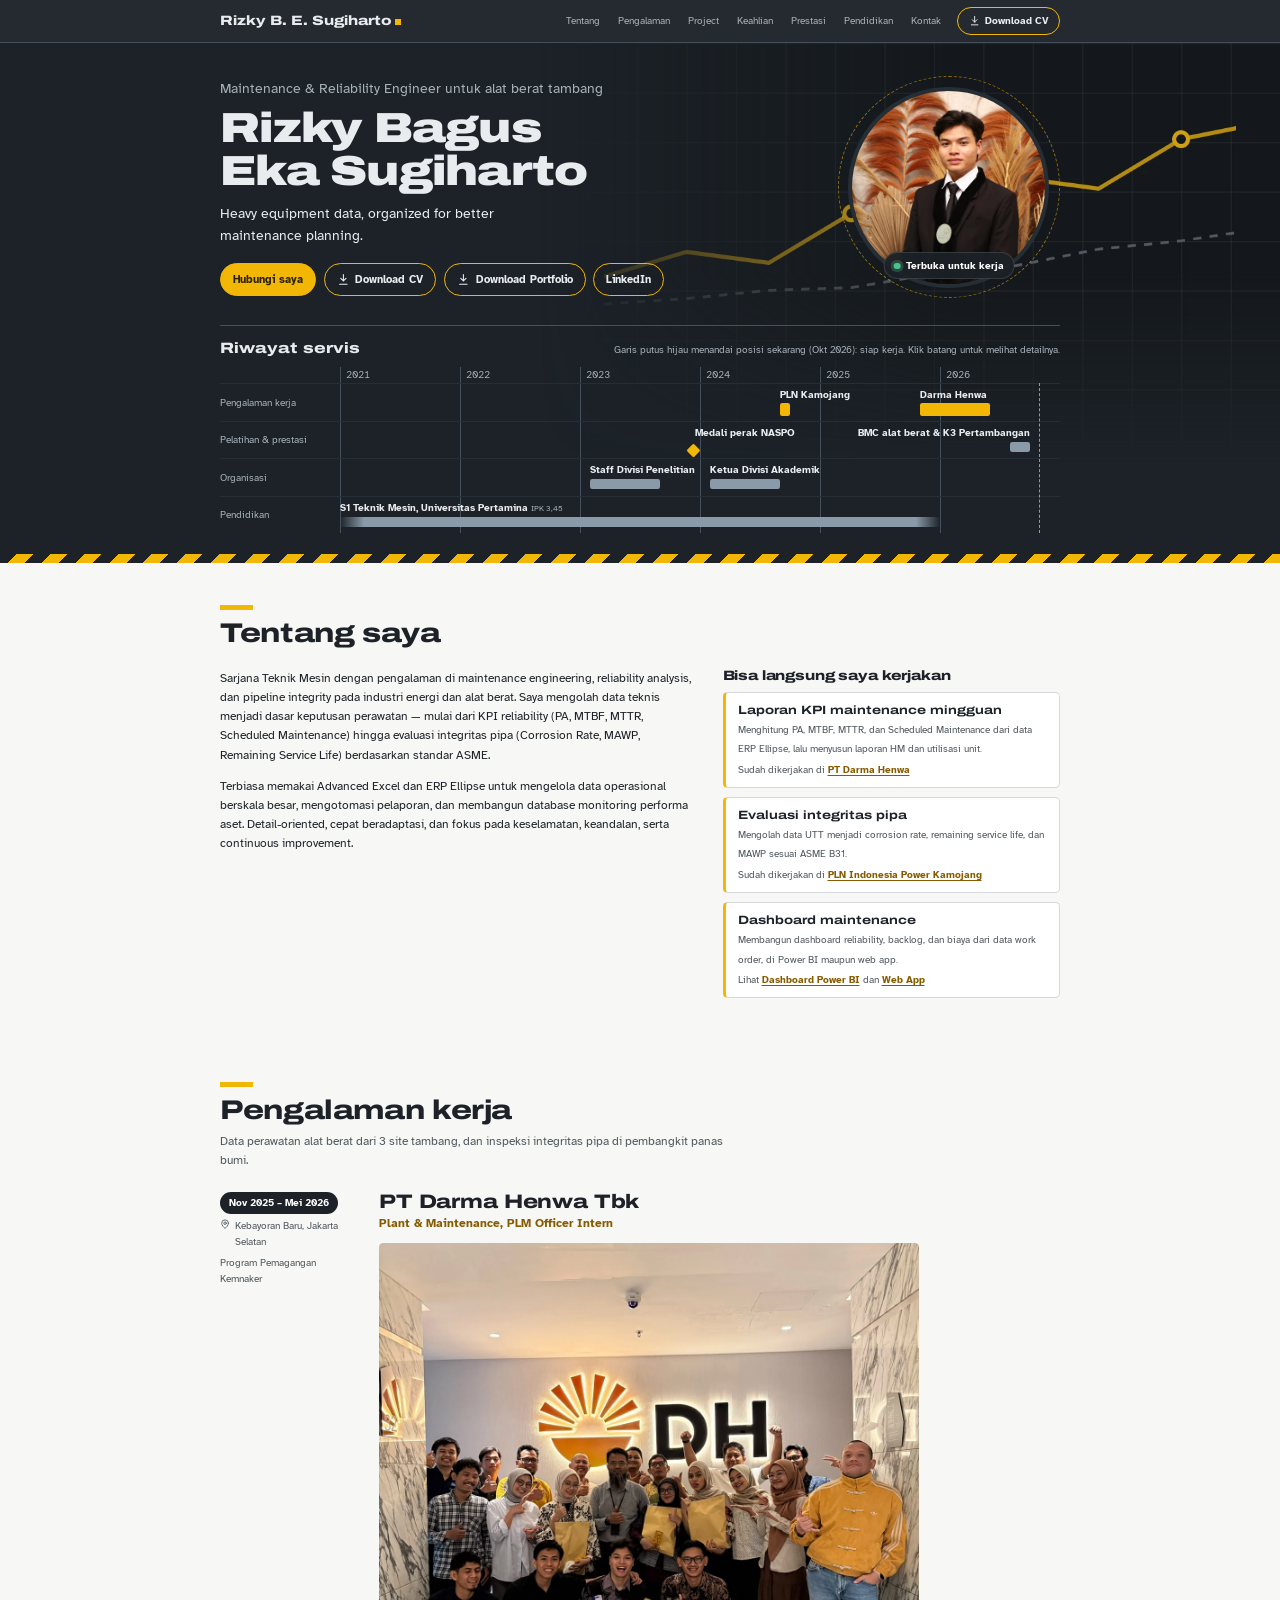
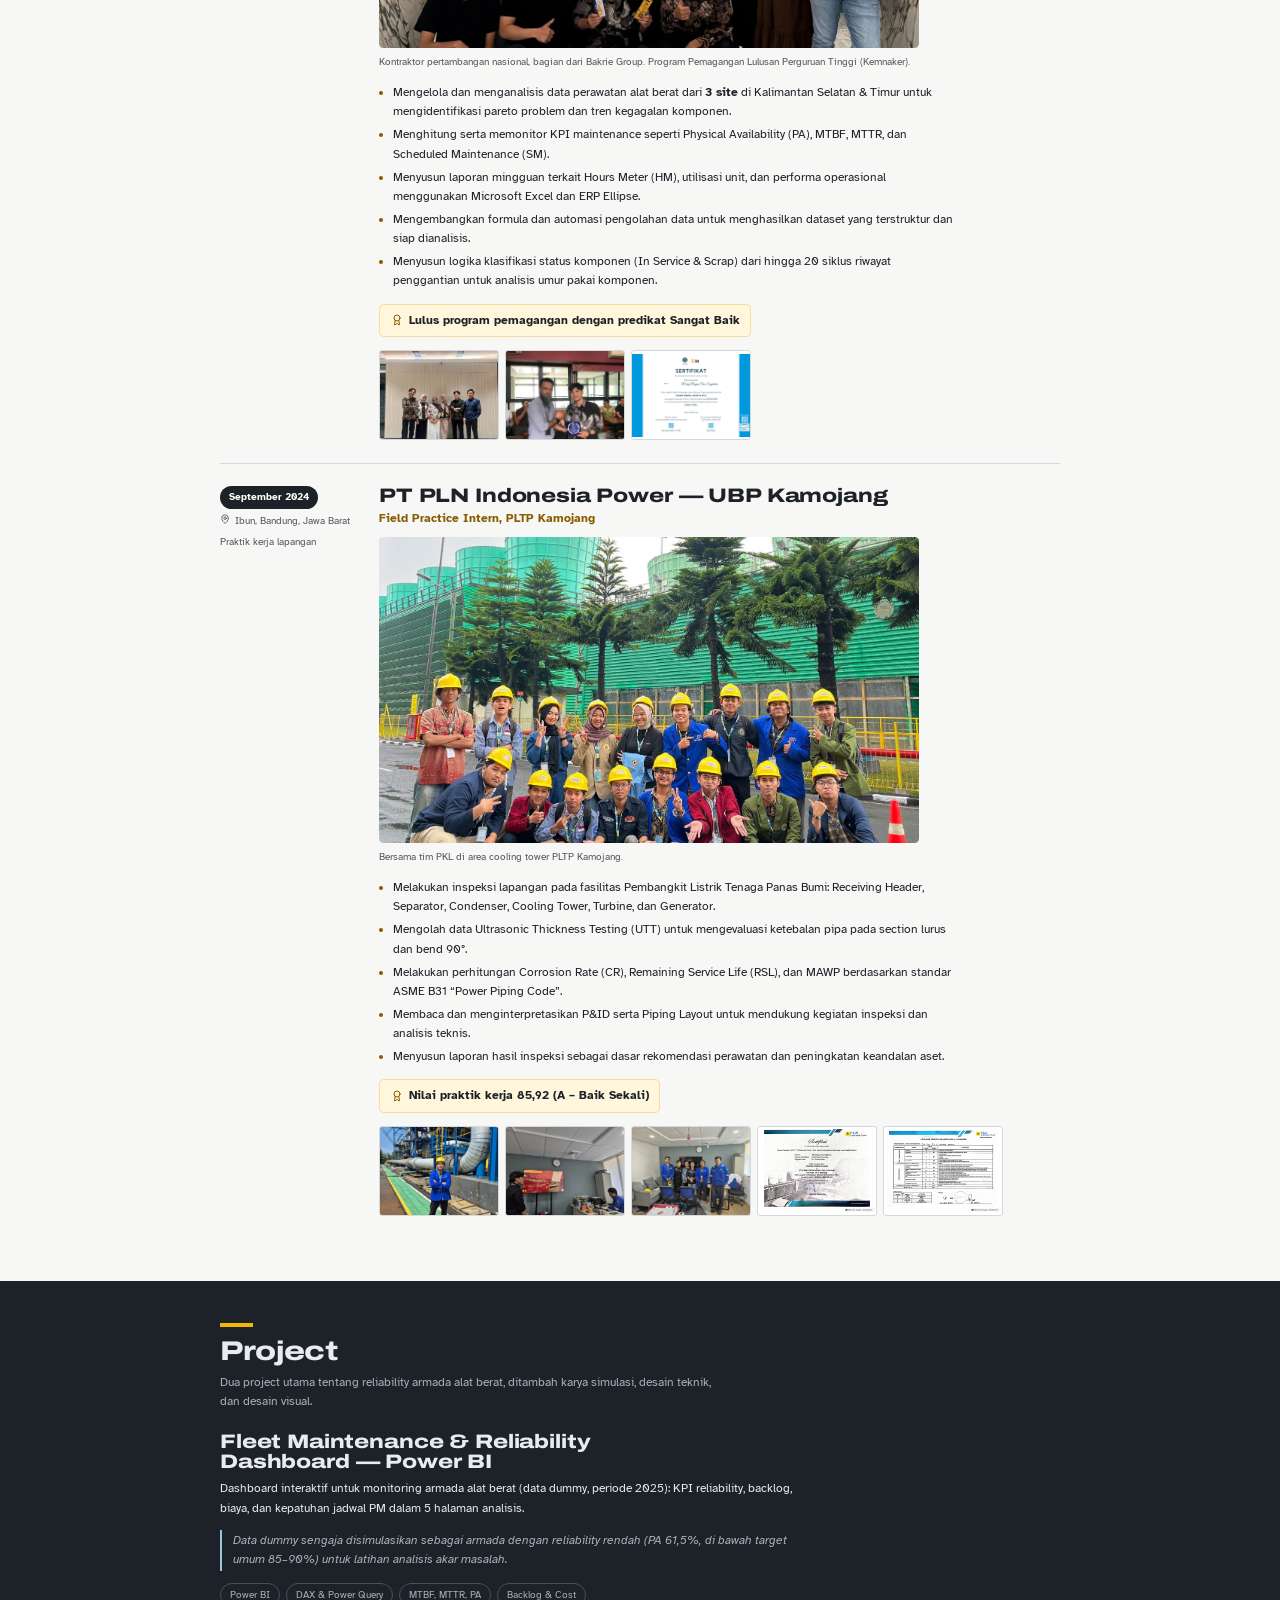
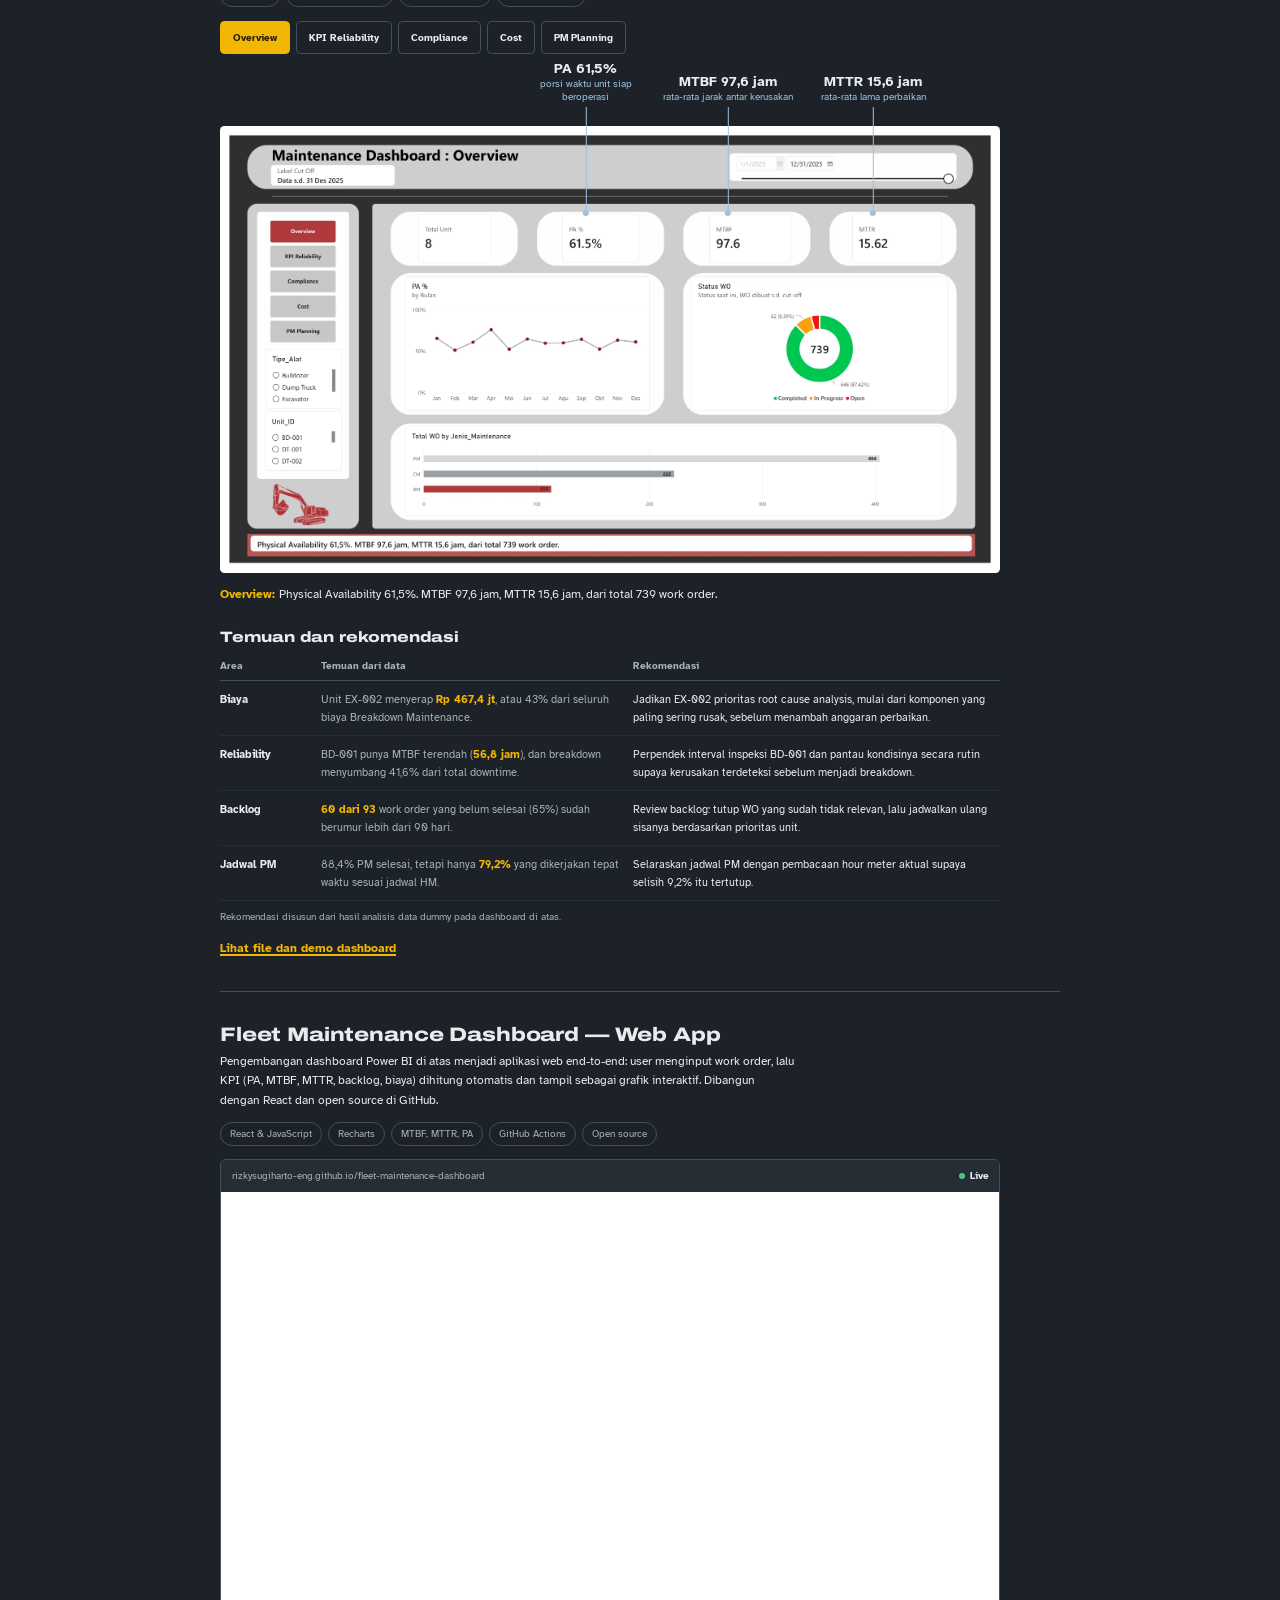
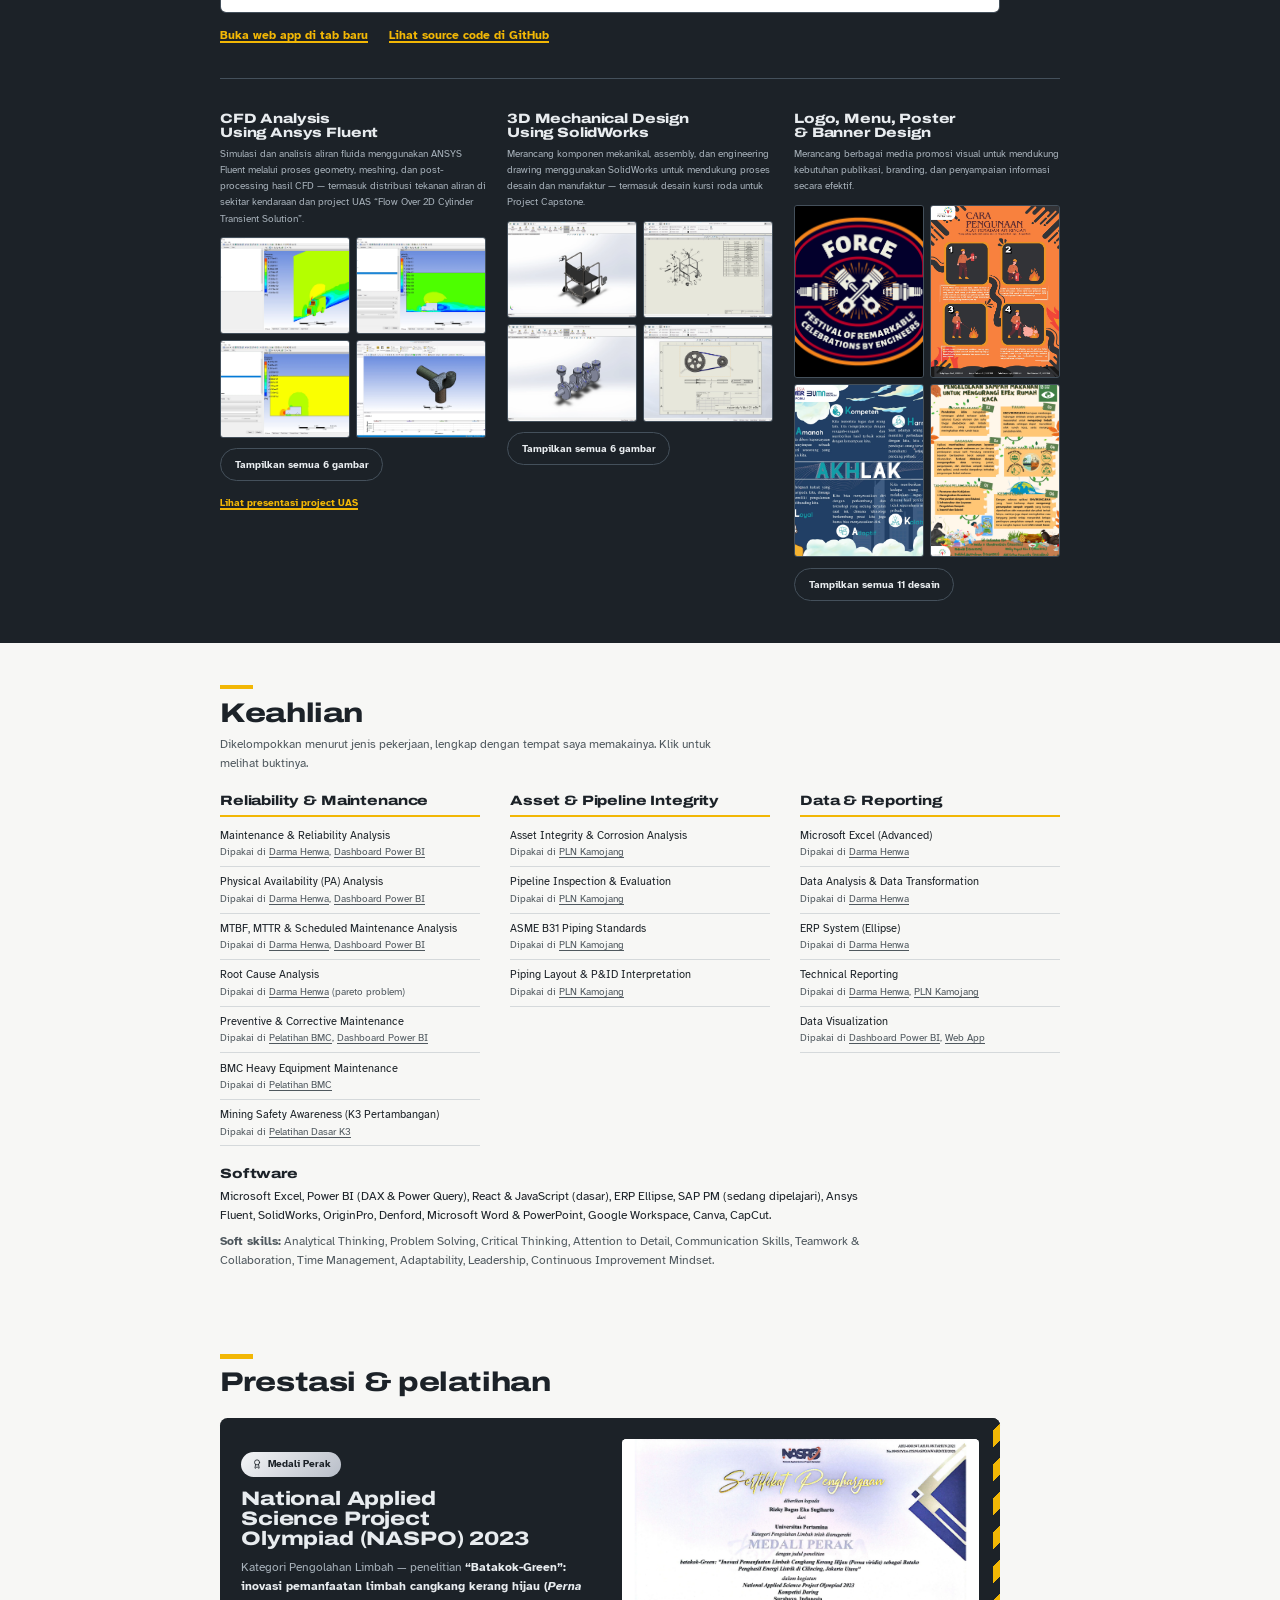
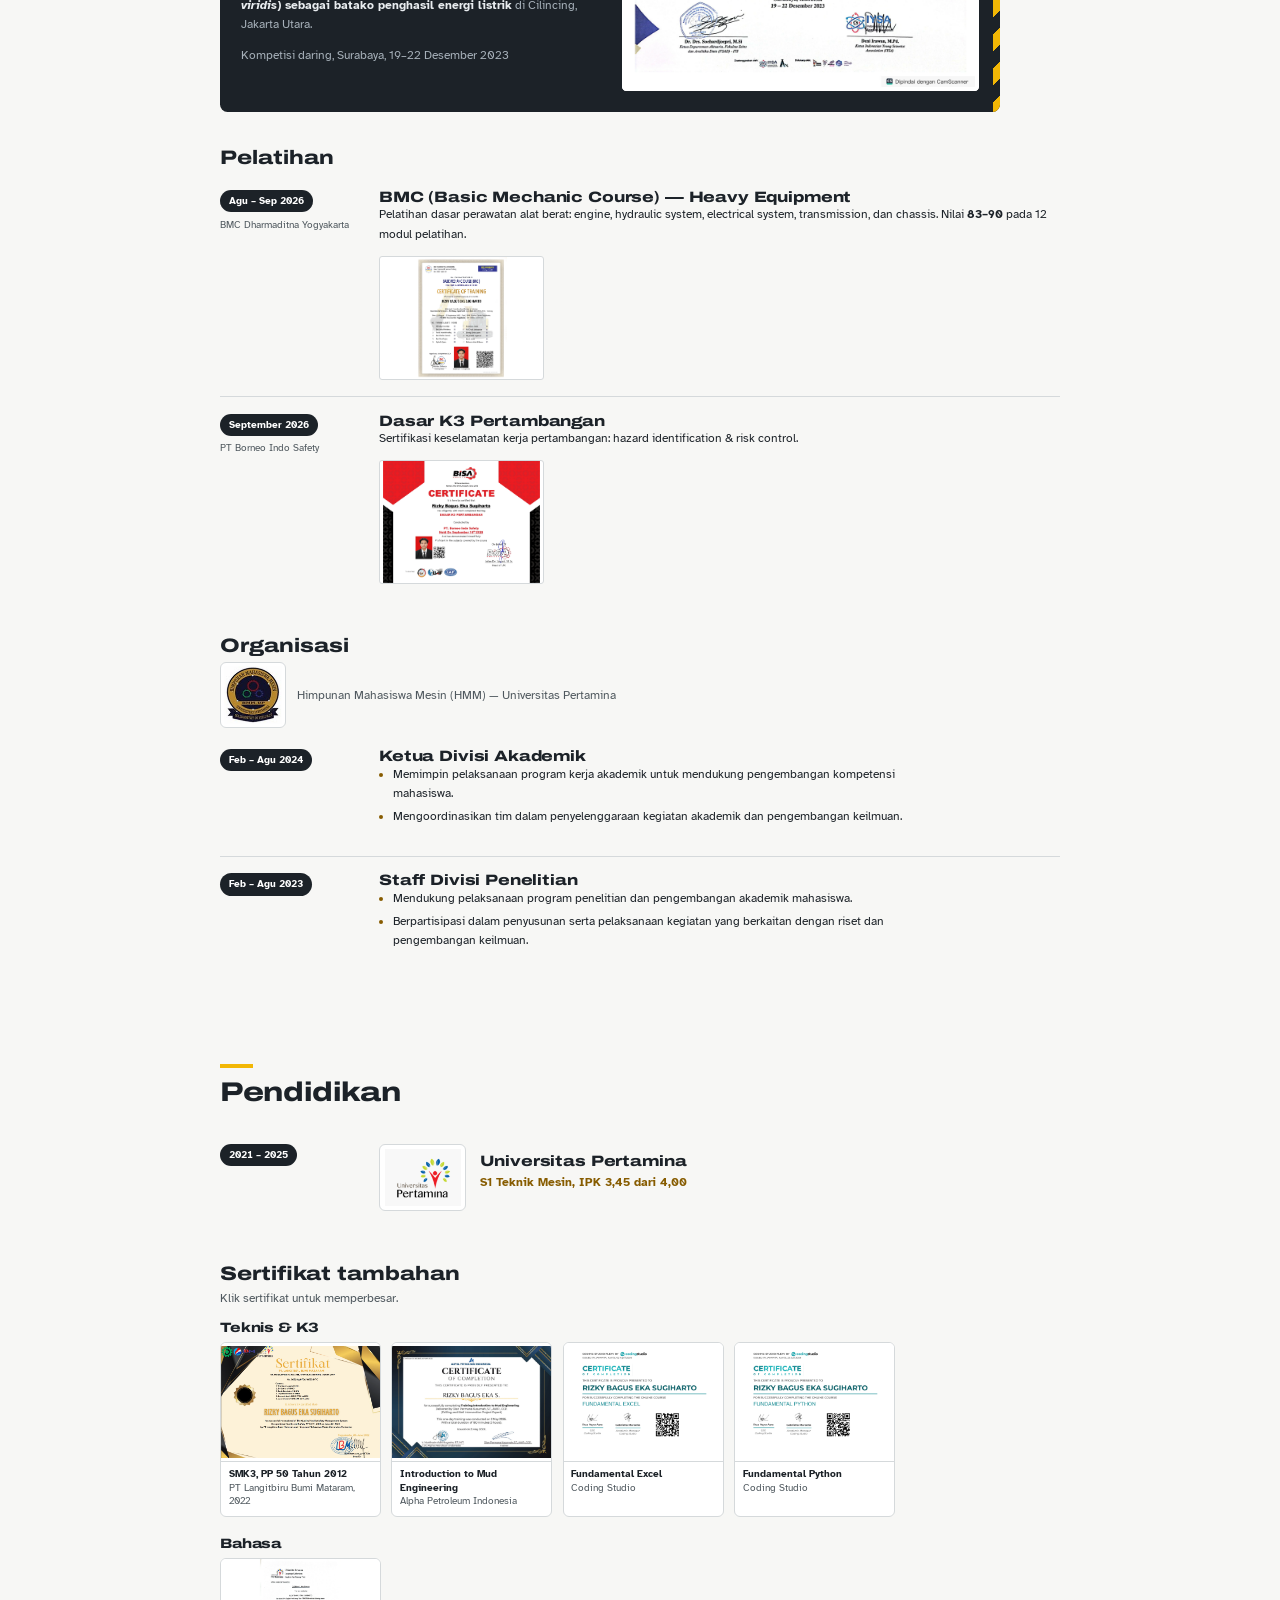
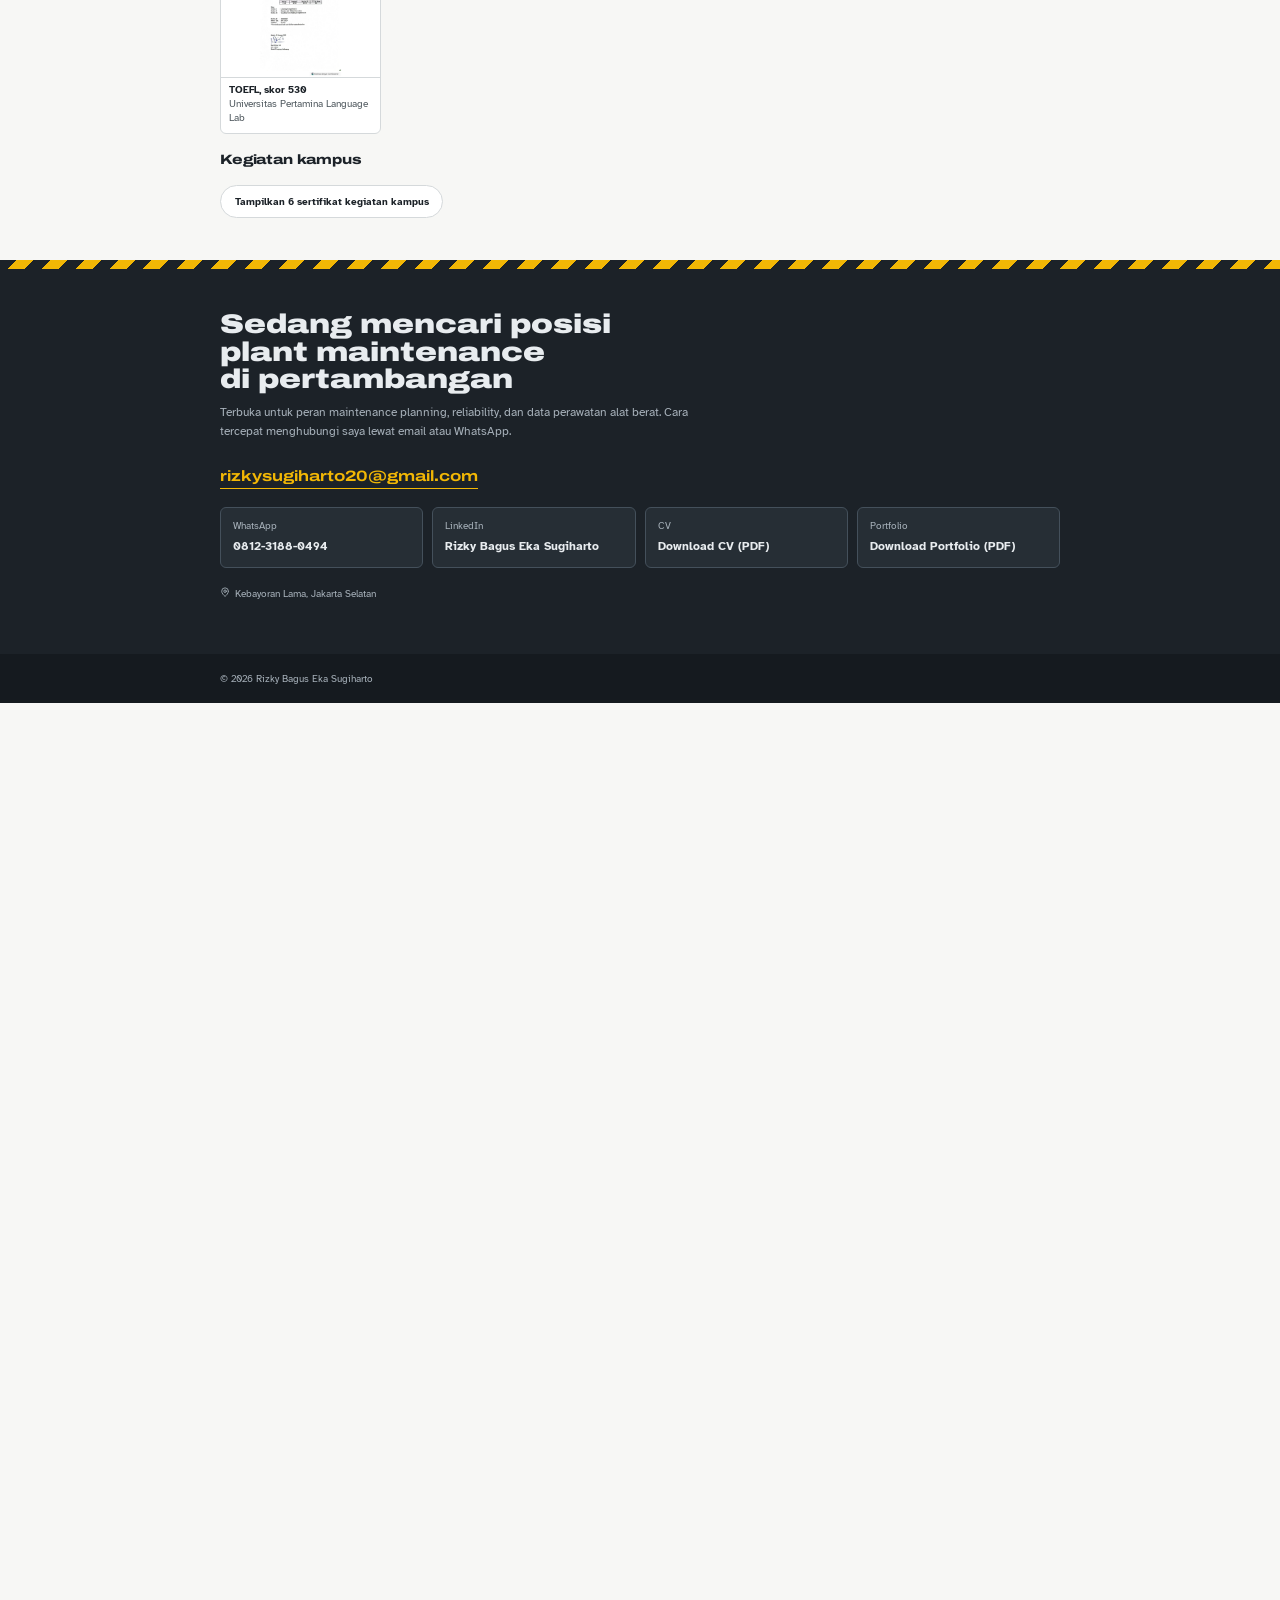
==== commit 861d520a: "Tampilan laptop 75% + PDF portfolio satu bagian per halaman - Layar >= 1024px: seluruh halaman di-zo" ====
--- a/index.html
+++ b/index.html
@@ -364,6 +364,11 @@
     }
 
     /* ---------- Responsif ---------- */
+    /* Laptop & desktop: seluruh halaman ditampilkan 75% (setara zoom browser 75%) */
+    @media screen and (min-width: 1024px) {
+      html { zoom: .75; }
+      dialog.lightbox { zoom: calc(4 / 3); }  /* pratinjau gambar tetap penuh layar */
+    }
     @media (max-width: 1100px) {
       .brand-full { display: none; }
       .brand-short { display: inline; }
@@ -384,7 +389,7 @@
       .certs { grid-template-columns: repeat(3, minmax(0, 1fr)); }
       .track .lbl small { display: none; }
     }
-    @media (max-width: 760px) {
+    @media screen and (max-width: 760px) {
       .annot, .annot[data-tab]:not([data-tab="overview"]) { padding-top: 0; display: flex; flex-direction: column; }
       .annot img { order: -1; }
       .ann { position: static; transform: none; width: auto; max-width: none; height: auto; padding: 8px 0 0 14px; border-left: 2px solid var(--annot); margin-top: 8px; }
@@ -438,37 +443,49 @@
     /* ---------- Versi cetak / PDF (Ctrl + P → Save as PDF) ---------- */
     .dash-print, .print-only { display: none; }
     @media print {
-      @page { size: A4; margin: 10mm 0; }
-      @page :first { margin-top: 0; }
+      /* Satu bagian = satu halaman A4 penuh (tanpa margin putih), isi tidak terpotong ke halaman lain.
+         Halaman: 1 profil + tentang · 2 Darma Henwa · 3 PLN · 4 Power BI · 5 web app & karya lain
+                  6 keahlian · 7 prestasi & pelatihan · 8 pendidikan & sertifikat · 9 kontak */
+      @page { size: A4; margin: 0; }
+      html { zoom: .72; scroll-behavior: auto; }  /* A4 (794px) jadi selebar ±1100px seperti layar laptop */
+      :root { --page: calc(297mm / .72); }
       * { -webkit-print-color-adjust: exact; print-color-adjust: exact; }
-      html { scroll-behavior: auto; }
-      .nav, .to-top, .lightbox, .skip-link, .tabs, #dash-panel, .show-more, .live { display: none !important; }
+      .nav, .to-top, .lightbox, .skip-link, .tabs, #dash-panel, .show-more, .live, footer { display: none !important; }
       .js .track .bar, .js .track .milestone .bar { animation: none; }
       /* Sertifikat kegiatan kampus ikut tercetak; galeri karya lain cukup 4 gambar awal */
       .collapsed-all:not(.expanded) > * { display: block; }
-      section { padding: 26px 0; }
-      #projects { break-before: page; }
+      section { padding: 48px 0; }
+      #experience, #projects, #skills, #achievements, #education, #contact { break-before: page; }
+      #exp-pln, #case-web { break-before: page; padding-top: 56px; border-top: 0; }
+      /* Bagian gelap mengisi halamannya sampai bawah */
+      #projects { min-height: calc(2 * var(--page)); }
+      #contact { min-height: var(--page); display: flex; flex-direction: column; justify-content: center; }
       .sec-head { break-inside: avoid; break-after: avoid; }
-      /* Grafik riwayat di kertas A4 (lebih sempit dari layar): label diperkecil supaya tidak bertabrakan */
-      .life-axis, .lane { grid-template-columns: 6.5rem minmax(0, 1fr); }
-      .lanes-inner { left: 6.5rem; }
-      .lane-name, .track .lbl { font-size: 11px; }
-      .track .lbl small { display: none; }
-      /* Label yang berdekatan ditaruh di sisi kiri batangnya (area itu kosong) */
-      .track .milestone .lbl { left: auto; right: 10px; }
-      .lane-org li:first-child .lbl { left: auto; right: 0; }
-      .case { padding-bottom: 20px; margin-bottom: 20px; }
-      .hero { padding-top: 28px; }
-      .about { grid-template-columns: minmax(0, 7fr) minmax(0, 5fr); }
+      /* Pelatihan & organisasi dua kolom supaya prestasi, pelatihan, dan organisasi muat satu halaman */
+      #training, #organization { display: grid; grid-template-columns: 1fr 1fr; gap: 0 40px; }
+      #training > h2, #organization > h2, .org-head { grid-column: 1 / -1; }
+      #training .log, #organization .log { grid-template-columns: 1fr; border-top: 0; }
+      .findings td { padding: 8px 16px 8px 0; }
+      /* Kembalikan tata letak laptop (lebar A4 terbaca sebagai layar ≤960px) */
+      .hero-top { grid-template-columns: minmax(0, 1.9fr) minmax(0, 1fr); gap: 40px; }
+      .hero-bg { width: 58%; }
+      .life-axis, .lane { grid-template-columns: 10rem minmax(0, 1fr); }
+      .lanes-inner { left: 10rem; }
+      .track .lbl small { display: inline; }
+      .lane-work .lbl small { display: none; }
+      .about { grid-template-columns: minmax(0, 7fr) minmax(0, 5fr); gap: 40px; }
       .skills { grid-template-columns: repeat(3, minmax(0, 1fr)); }
       .more-work { grid-template-columns: repeat(3, minmax(0, 1fr)); }
       .award { grid-template-columns: minmax(0, 1fr) minmax(0, 1fr); }
-      .certs { grid-template-columns: repeat(4, minmax(0, 1fr)); }
-      .lead-photo { max-width: 380px; }
+      .contact-grid { grid-template-columns: repeat(4, minmax(0, 1fr)); }
+      .certs { grid-template-columns: repeat(6, minmax(0, 1fr)); max-width: none; }
+      .case { padding-bottom: 0; margin-bottom: 0; border-bottom: 0; }
+      .more-work { margin-top: 44px; padding-top: 32px; border-top: 1px solid var(--steel-600); }
+      .lead-photo { max-width: 640px; }
       .log-body > .thumbs { grid-template-columns: repeat(6, minmax(0, 1fr)); }
-      .cert-mini { grid-template-columns: 140px; }
+      .cert-mini { grid-template-columns: 160px; }
       /* Dashboard: kelima halaman dicetak berurutan beserta insight-nya */
-      .dash-print { display: grid; grid-template-columns: 1fr 1fr; gap: 14px; margin-top: 16px; }
+      .dash-print { display: grid; grid-template-columns: repeat(3, 1fr); gap: 14px; margin-top: 16px; }
       .dash-print figure { margin: 0; }
       .dash-print img { width: 100%; border-radius: 6px; }
       .dash-print figcaption { margin-top: 6px; font-size: 12.5px; color: var(--on-dark-2); }
@@ -524,7 +541,7 @@
             <div class="btns">
               <a class="btn primary" href="#contact">Hubungi saya</a>
               <a class="btn" href="assets/CV-Rizky-Bagus-Eka-Sugiharto.pdf?v=20261013" target="_blank" rel="noopener"><svg class="ico" aria-hidden="true"><use href="#i-down"/></svg>Download CV</a>
-              <a class="btn" href="assets/Portfolio-Rizky-Bagus-Eka-Sugiharto.pdf?v=20261028" target="_blank" rel="noopener"><svg class="ico" aria-hidden="true"><use href="#i-down"/></svg>Download Portfolio</a>
+              <a class="btn" href="assets/Portfolio-Rizky-Bagus-Eka-Sugiharto.pdf?v=20261028b" target="_blank" rel="noopener"><svg class="ico" aria-hidden="true"><use href="#i-down"/></svg>Download Portfolio</a>
               <a class="btn" href="https://www.linkedin.com/in/rizkybagusekasugiharto" target="_blank" rel="noopener">LinkedIn</a>
             </div>
           </div>
@@ -976,7 +993,7 @@
           <a href="https://wa.me/6281231880494" target="_blank" rel="noopener"><small>WhatsApp</small><span>0812-3188-0494</span></a>
           <a href="https://www.linkedin.com/in/rizkybagusekasugiharto" target="_blank" rel="noopener"><small>LinkedIn</small><span translate="no">Rizky Bagus Eka Sugiharto</span></a>
           <a href="assets/CV-Rizky-Bagus-Eka-Sugiharto.pdf?v=20261013" target="_blank" rel="noopener"><small>CV</small><span>Download CV (PDF)</span></a>
-          <a href="assets/Portfolio-Rizky-Bagus-Eka-Sugiharto.pdf?v=20261028" target="_blank" rel="noopener"><small>Portfolio</small><span>Download Portfolio (PDF)</span></a>
+          <a href="assets/Portfolio-Rizky-Bagus-Eka-Sugiharto.pdf?v=20261028b" target="_blank" rel="noopener"><small>Portfolio</small><span>Download Portfolio (PDF)</span></a>
         </div>
         <p class="where"><svg class="ico" aria-hidden="true"><use href="#i-pin"/></svg> Kebayoran Lama, Jakarta Selatan</p>
       </div>
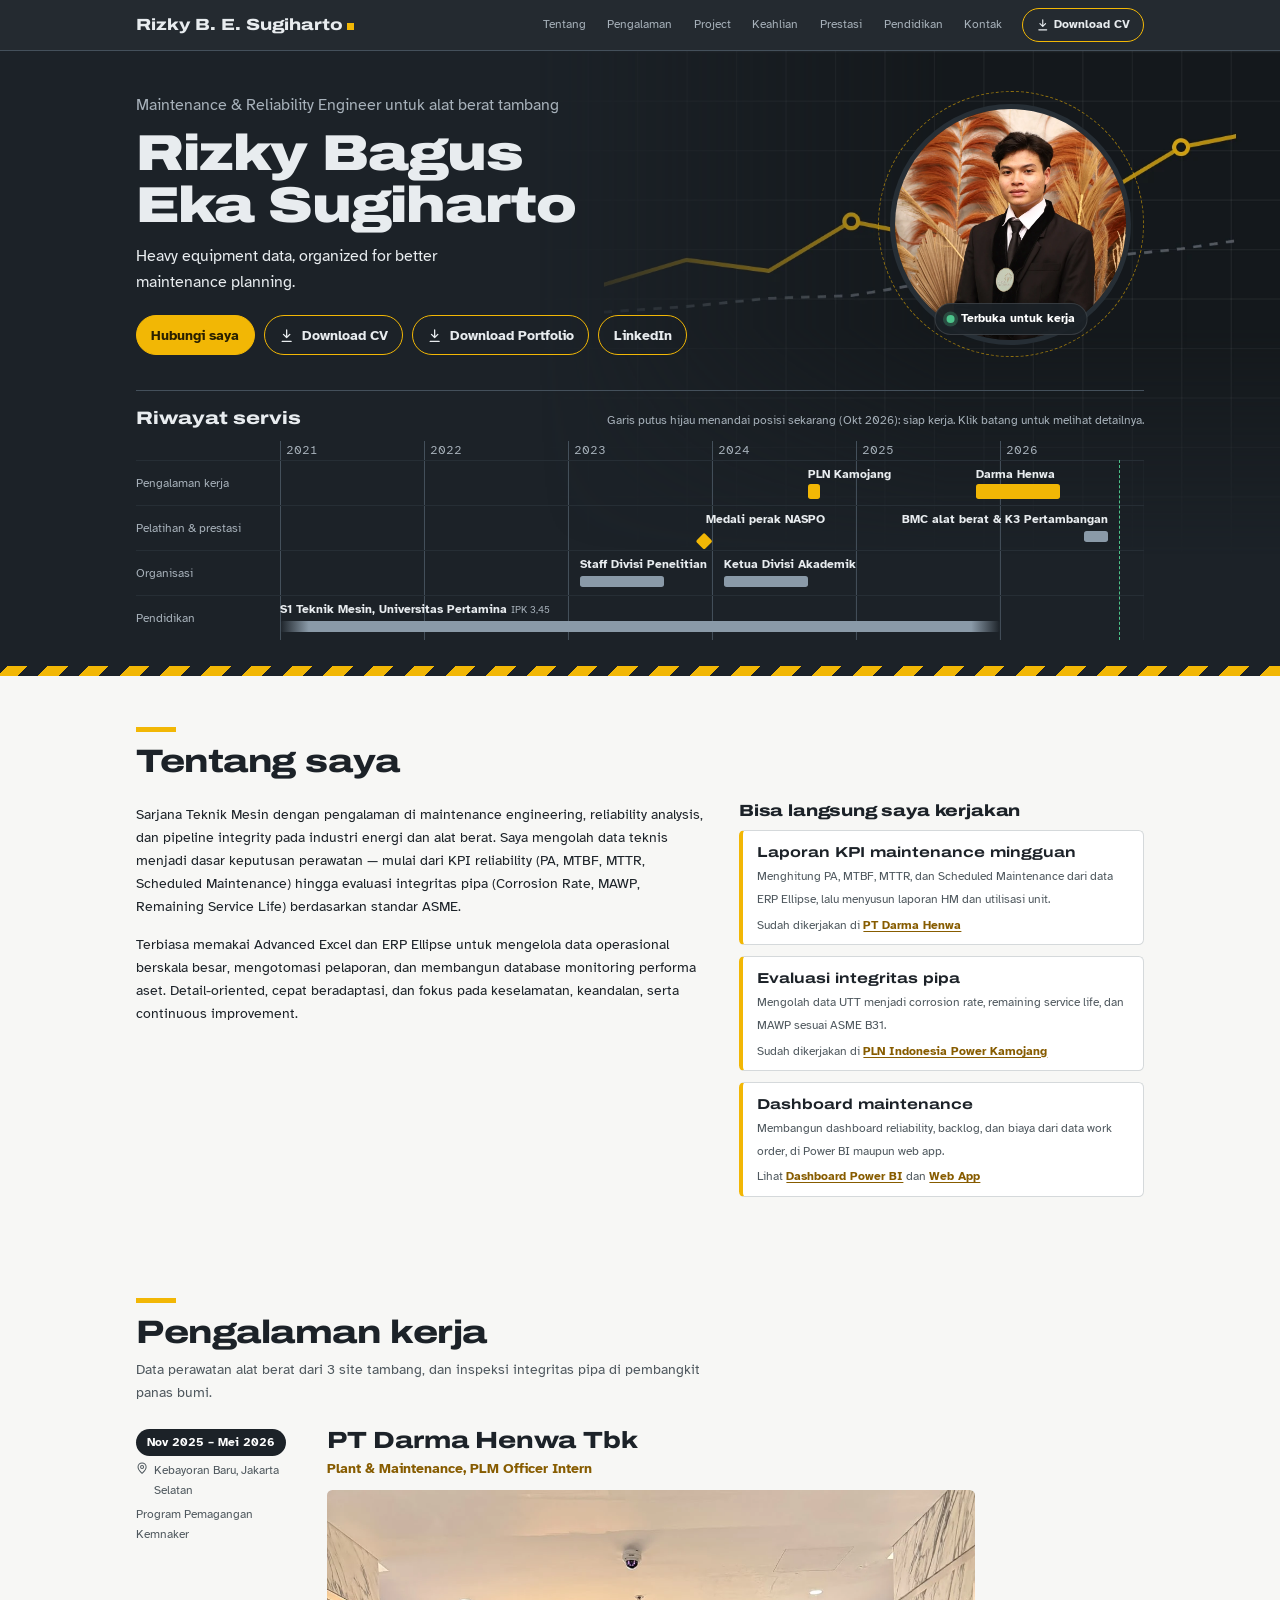
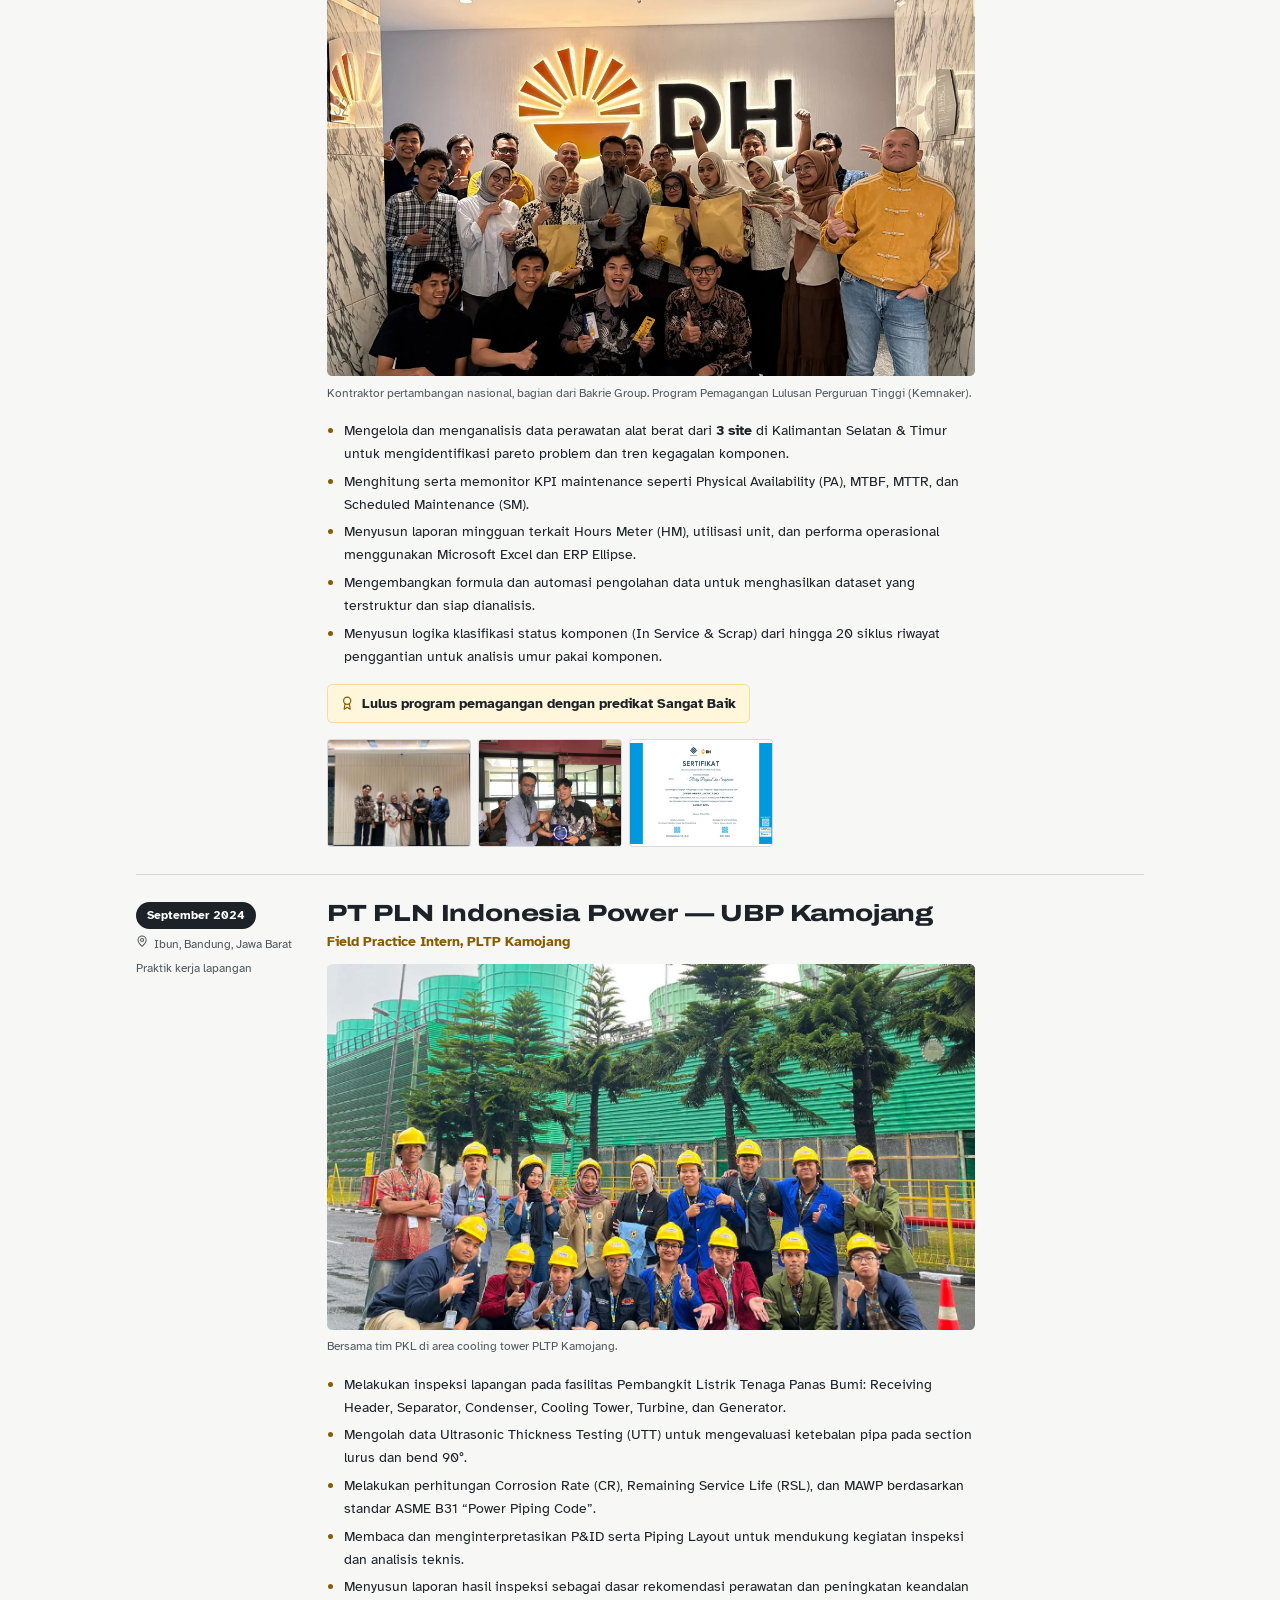
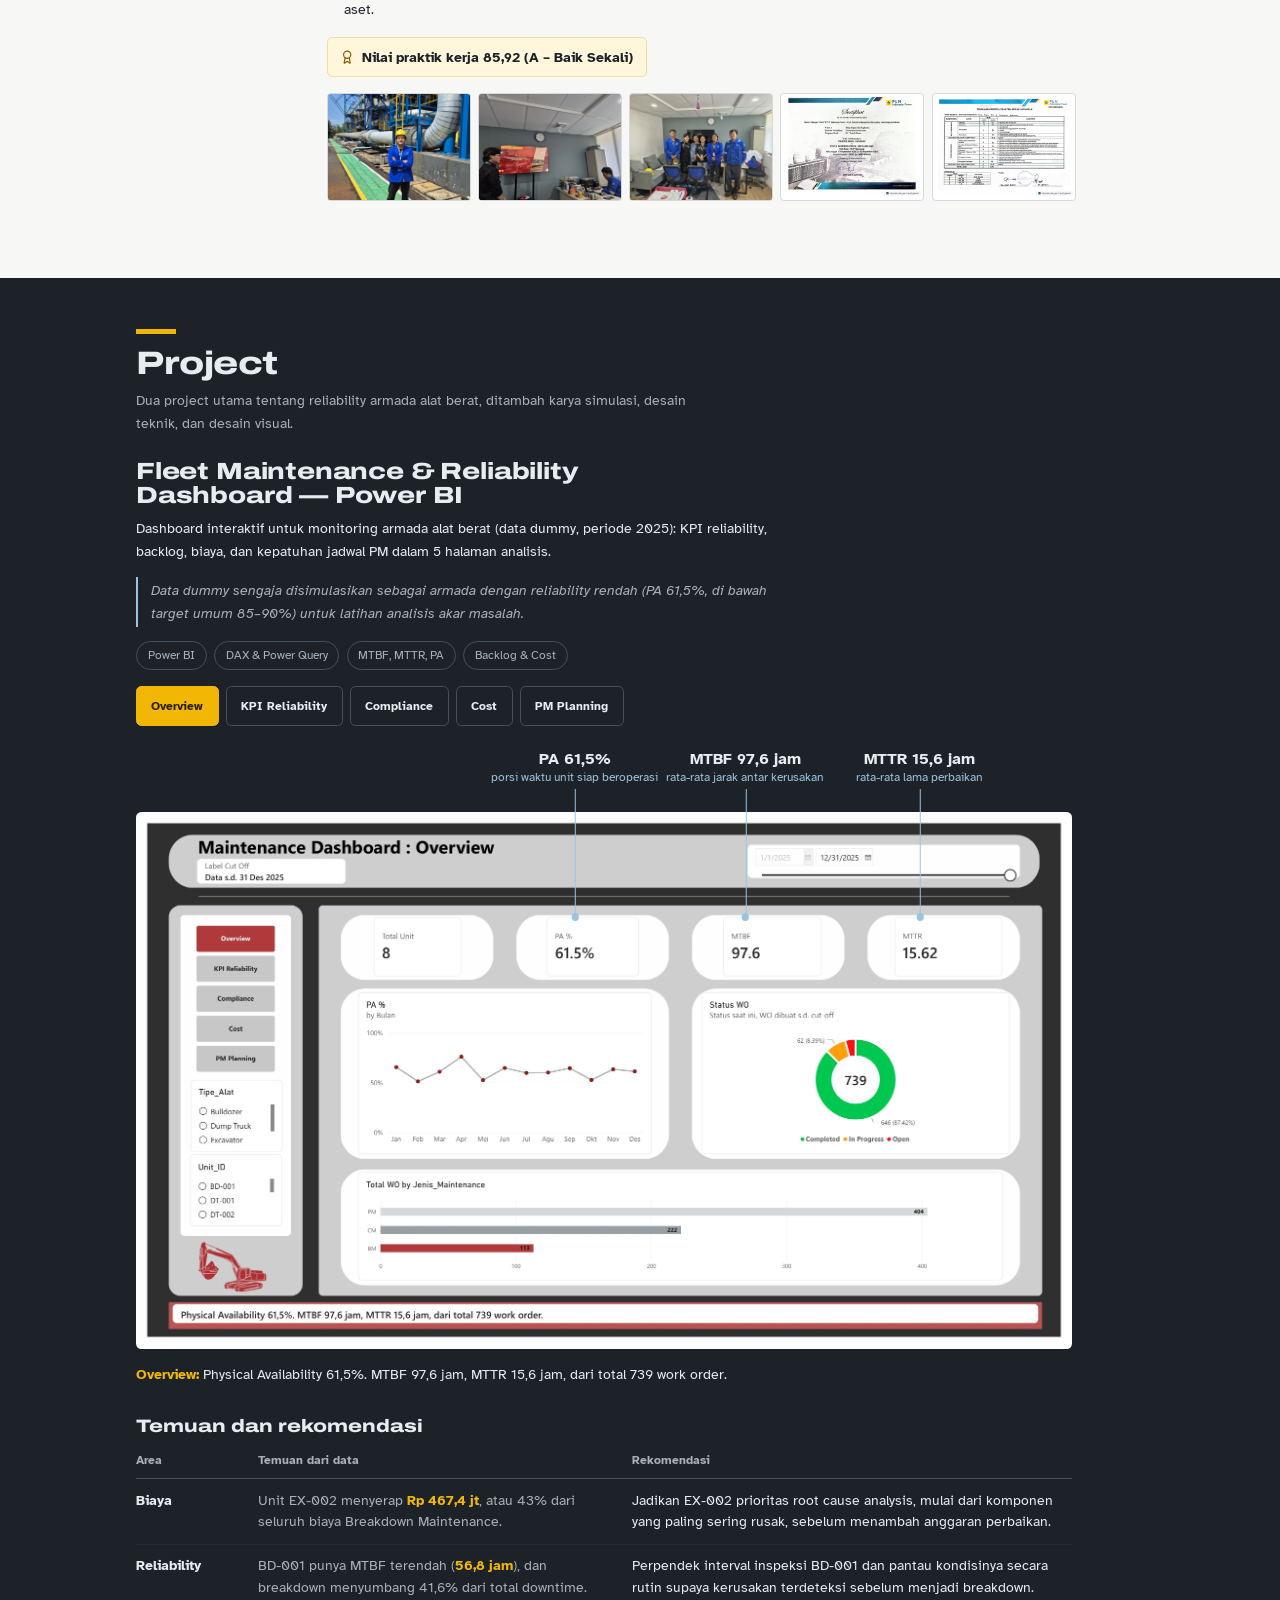
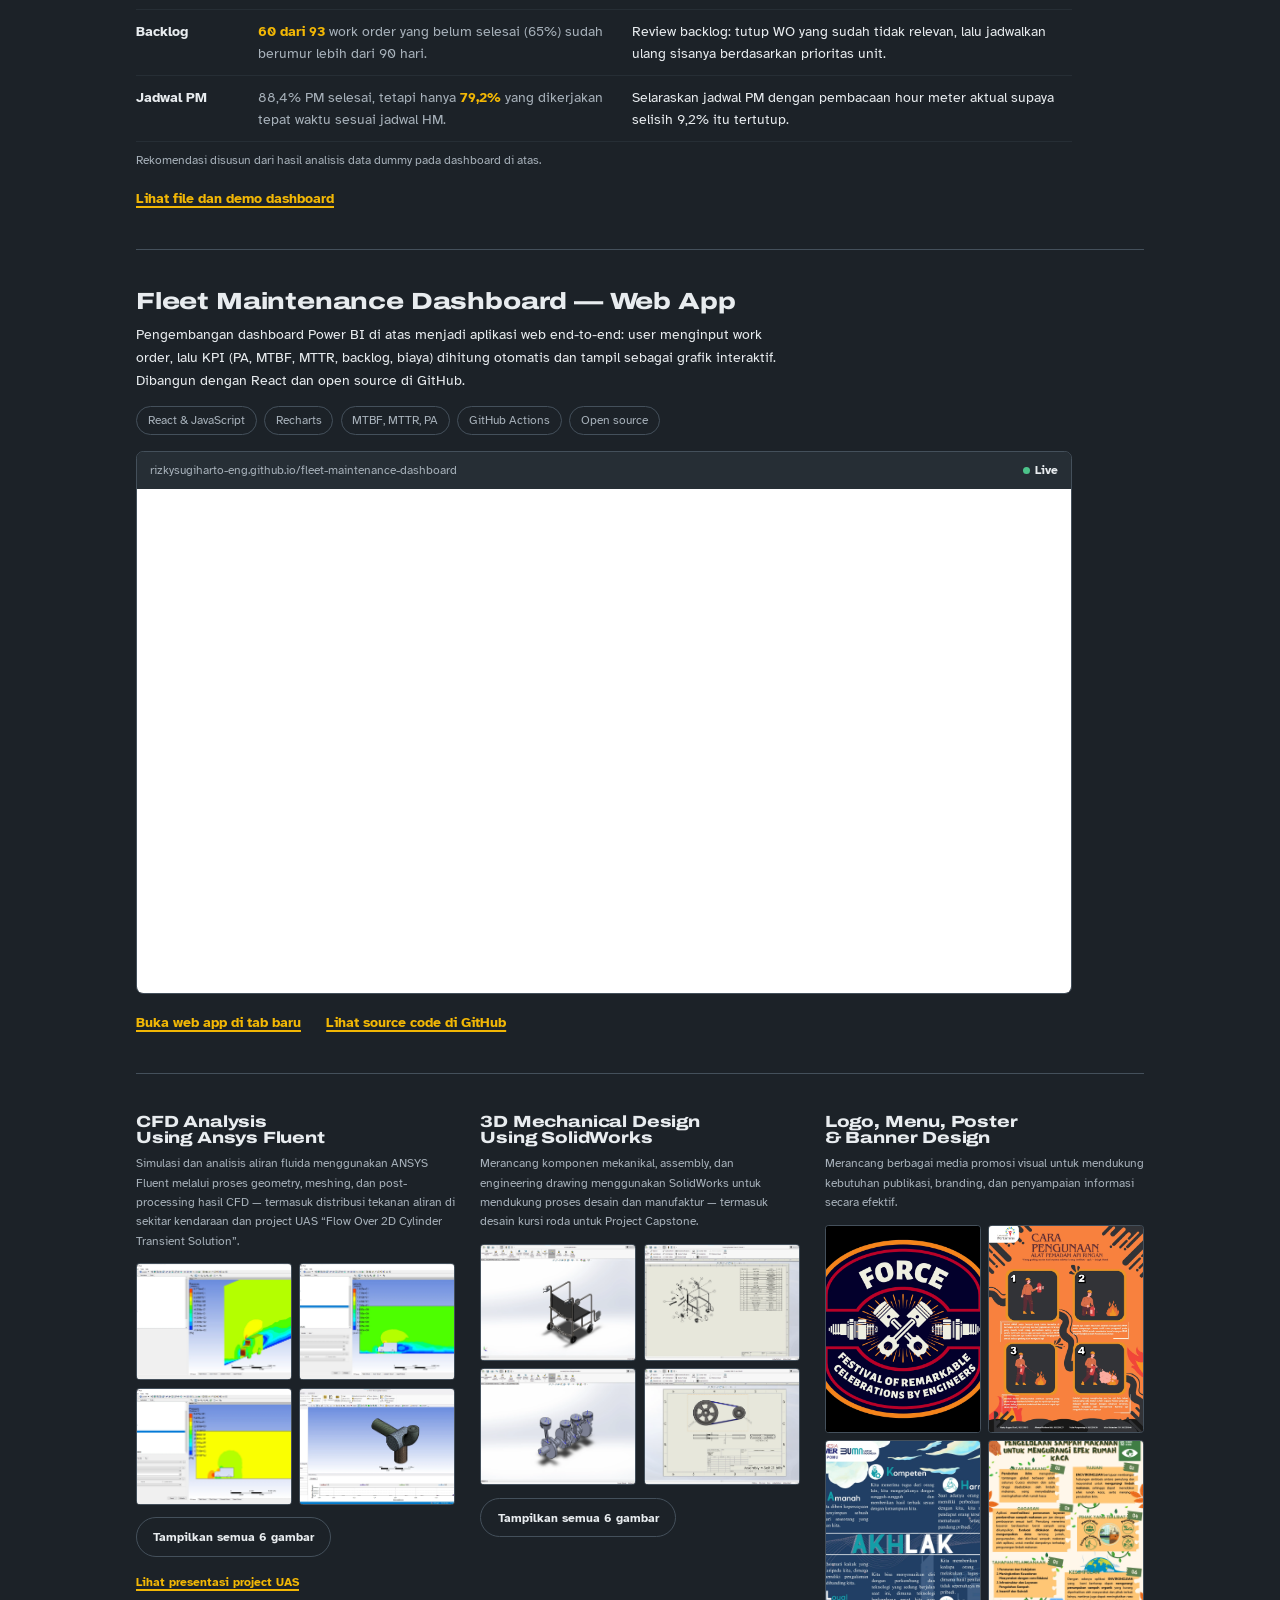
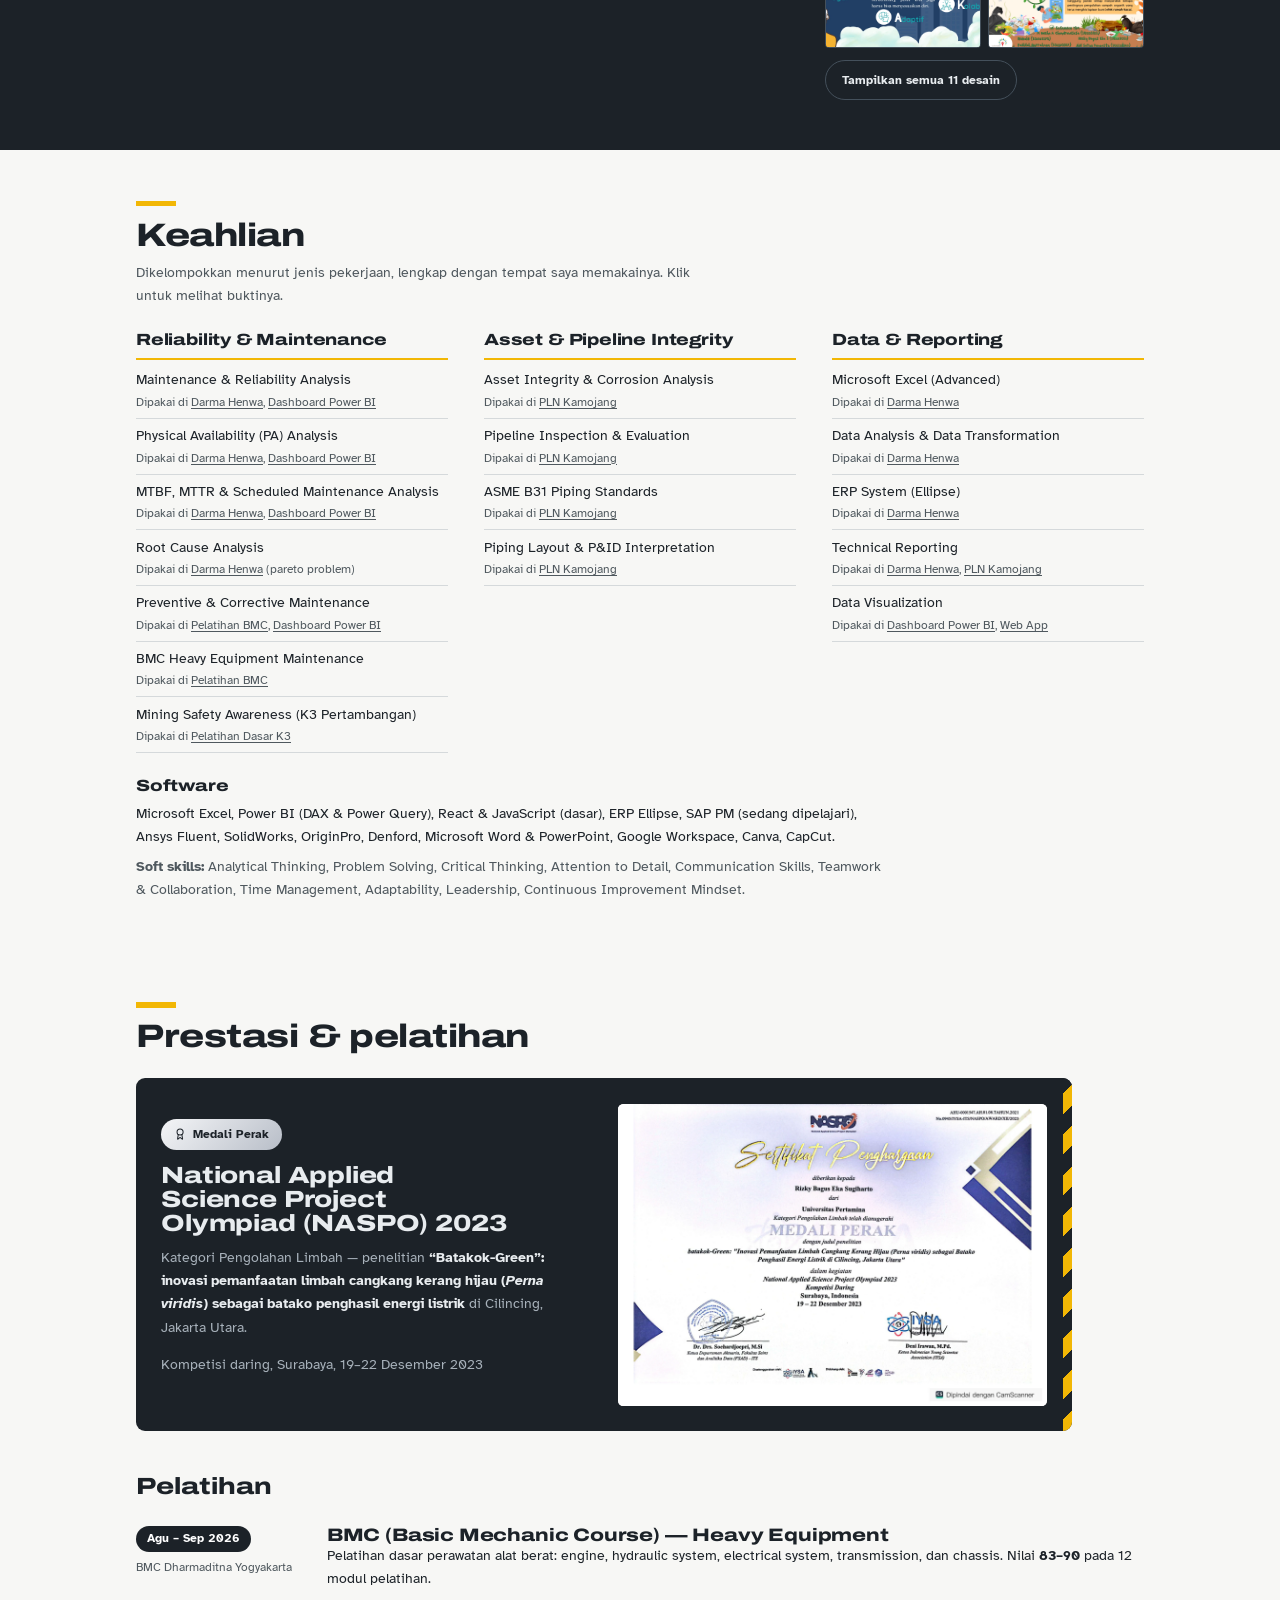
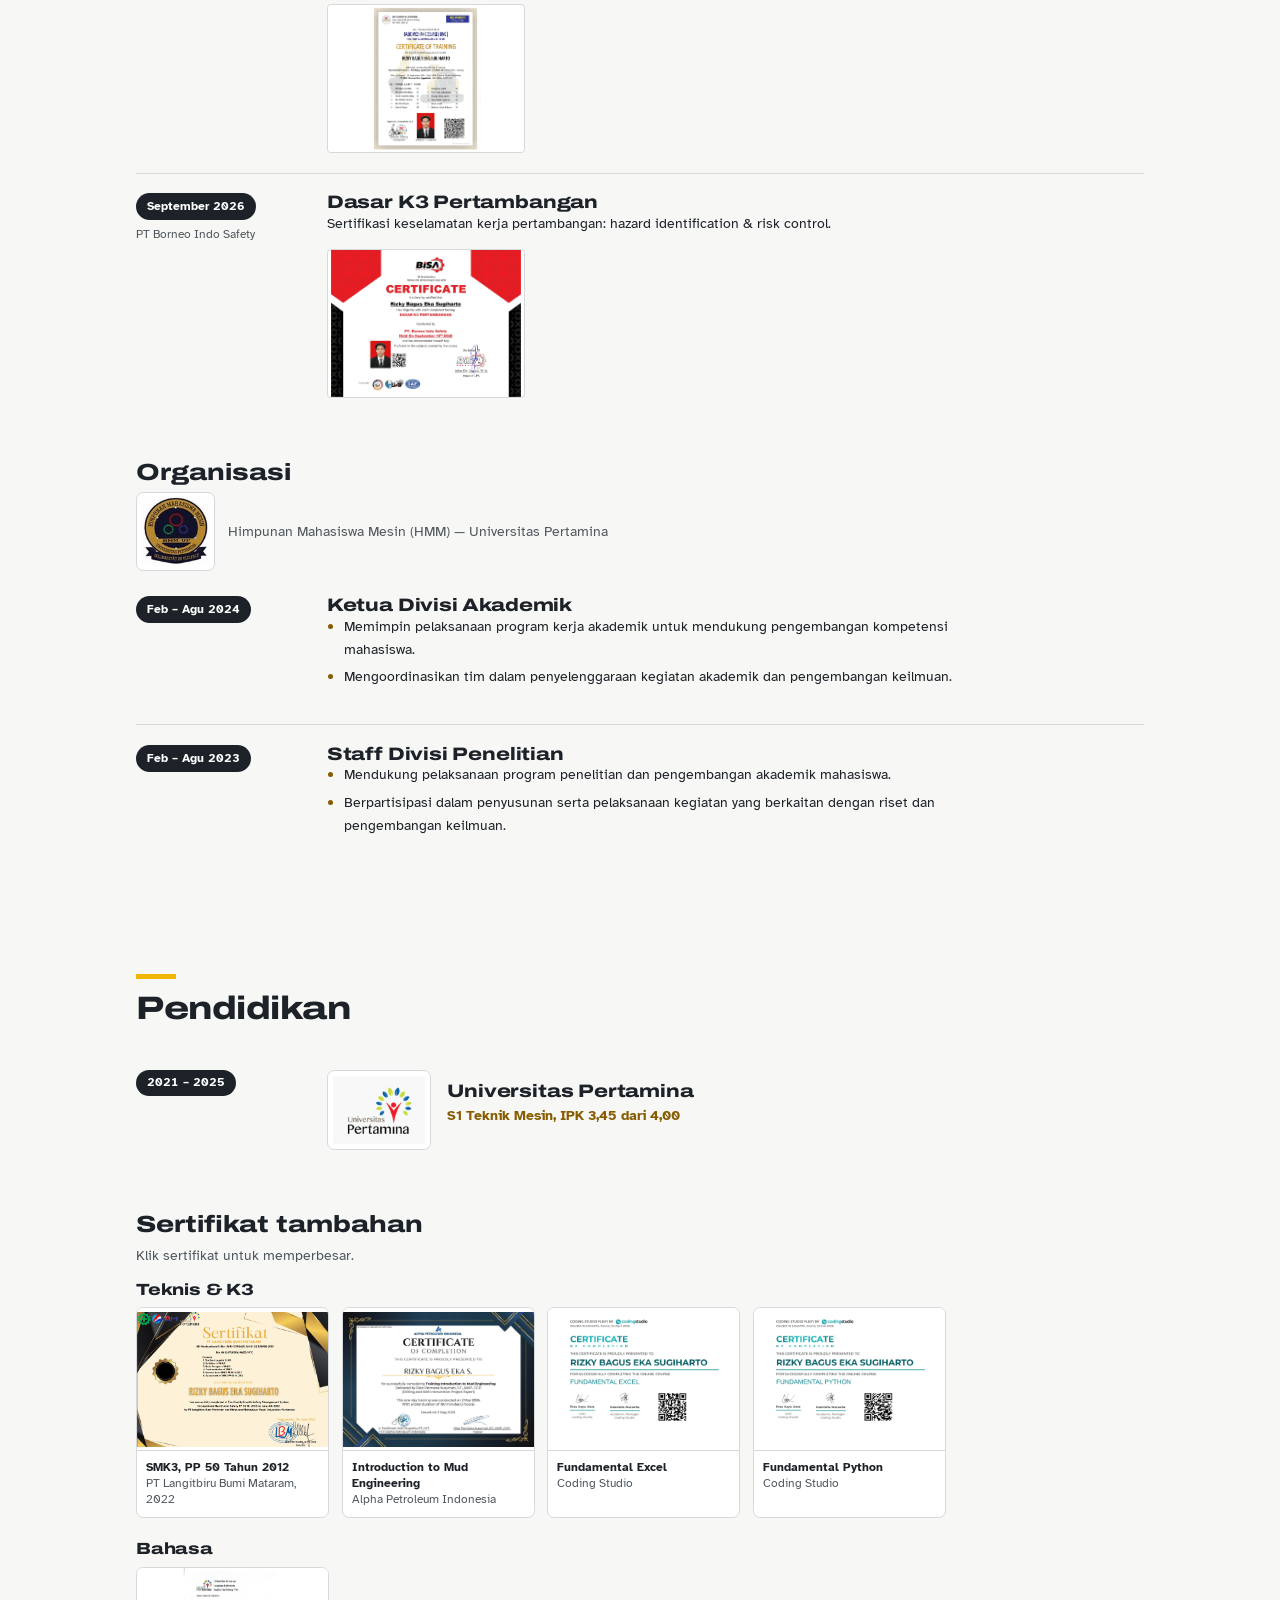
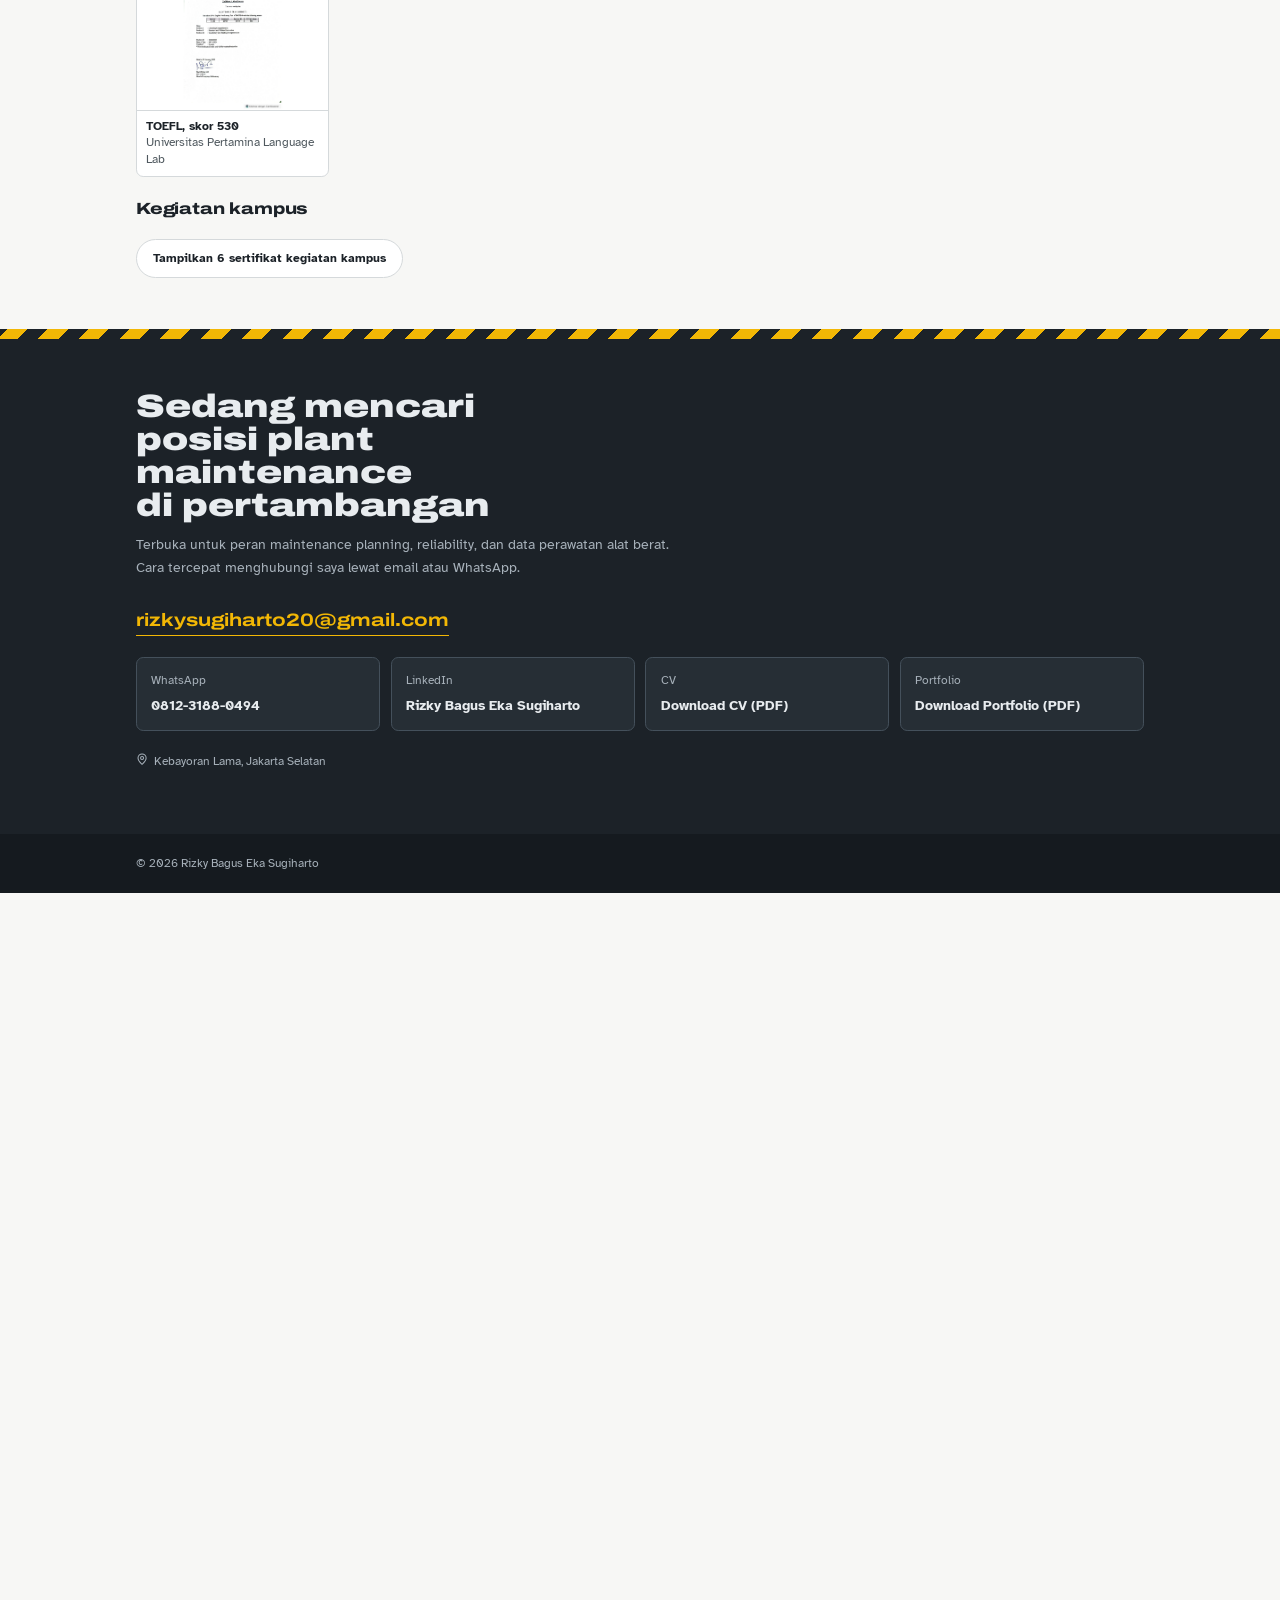
==== commit b721db06: "Tampilan laptop jadi 90% (sebelumnya 75%) Co-Authored-By: Claude Opus 5.5 <noreply@anthropic.com>" ====
--- a/index.html
+++ b/index.html
@@ -7,7 +7,8 @@
   <script>document.documentElement.classList.add('js')</script>
   <title>Rizky Bagus Eka Sugiharto | Portfolio</title>
   <meta name="description" content="Portfolio Rizky Bagus Eka Sugiharto — Maintenance Engineer dan Reliability Analyst untuk alat berat tambang. S1 Teknik Mesin Universitas Pertamina.">
-  <link rel="icon" href="data:image/svg+xml,%3Csvg xmlns='http://www.w3.org/2000/svg' viewBox='0 0 64 64'%3E%3Crect width='64' height='64' rx='10' fill='%231C2228'/%3E%3Crect x='10' y='44' width='44' height='8' fill='%23F2B705'/%3E%3Ctext x='32' y='38' font-family='Arial Black,Arial' font-weight='900' font-size='30' text-anchor='middle' fill='%23F2B705'%3ER%3C/text%3E%3C/svg%3E">
+  <link rel="icon" type="image/svg+xml" href="assets/img/favicon.svg">
+  <link rel="apple-touch-icon" href="assets/img/apple-touch-icon.png">
 
   <link rel="canonical" href="https://rizkysugiharto-eng.github.io/">
 
@@ -364,10 +365,10 @@
     }
 
     /* ---------- Responsif ---------- */
-    /* Laptop & desktop: seluruh halaman ditampilkan 75% (setara zoom browser 75%) */
+    /* Laptop & desktop: seluruh halaman ditampilkan 90% (setara zoom browser 90%) */
     @media screen and (min-width: 1024px) {
-      html { zoom: .75; }
-      dialog.lightbox { zoom: calc(4 / 3); }  /* pratinjau gambar tetap penuh layar */
+      html { zoom: .9; }
+      dialog.lightbox { zoom: calc(10 / 9); }  /* pratinjau gambar tetap penuh layar */
     }
     @media (max-width: 1100px) {
       .brand-full { display: none; }
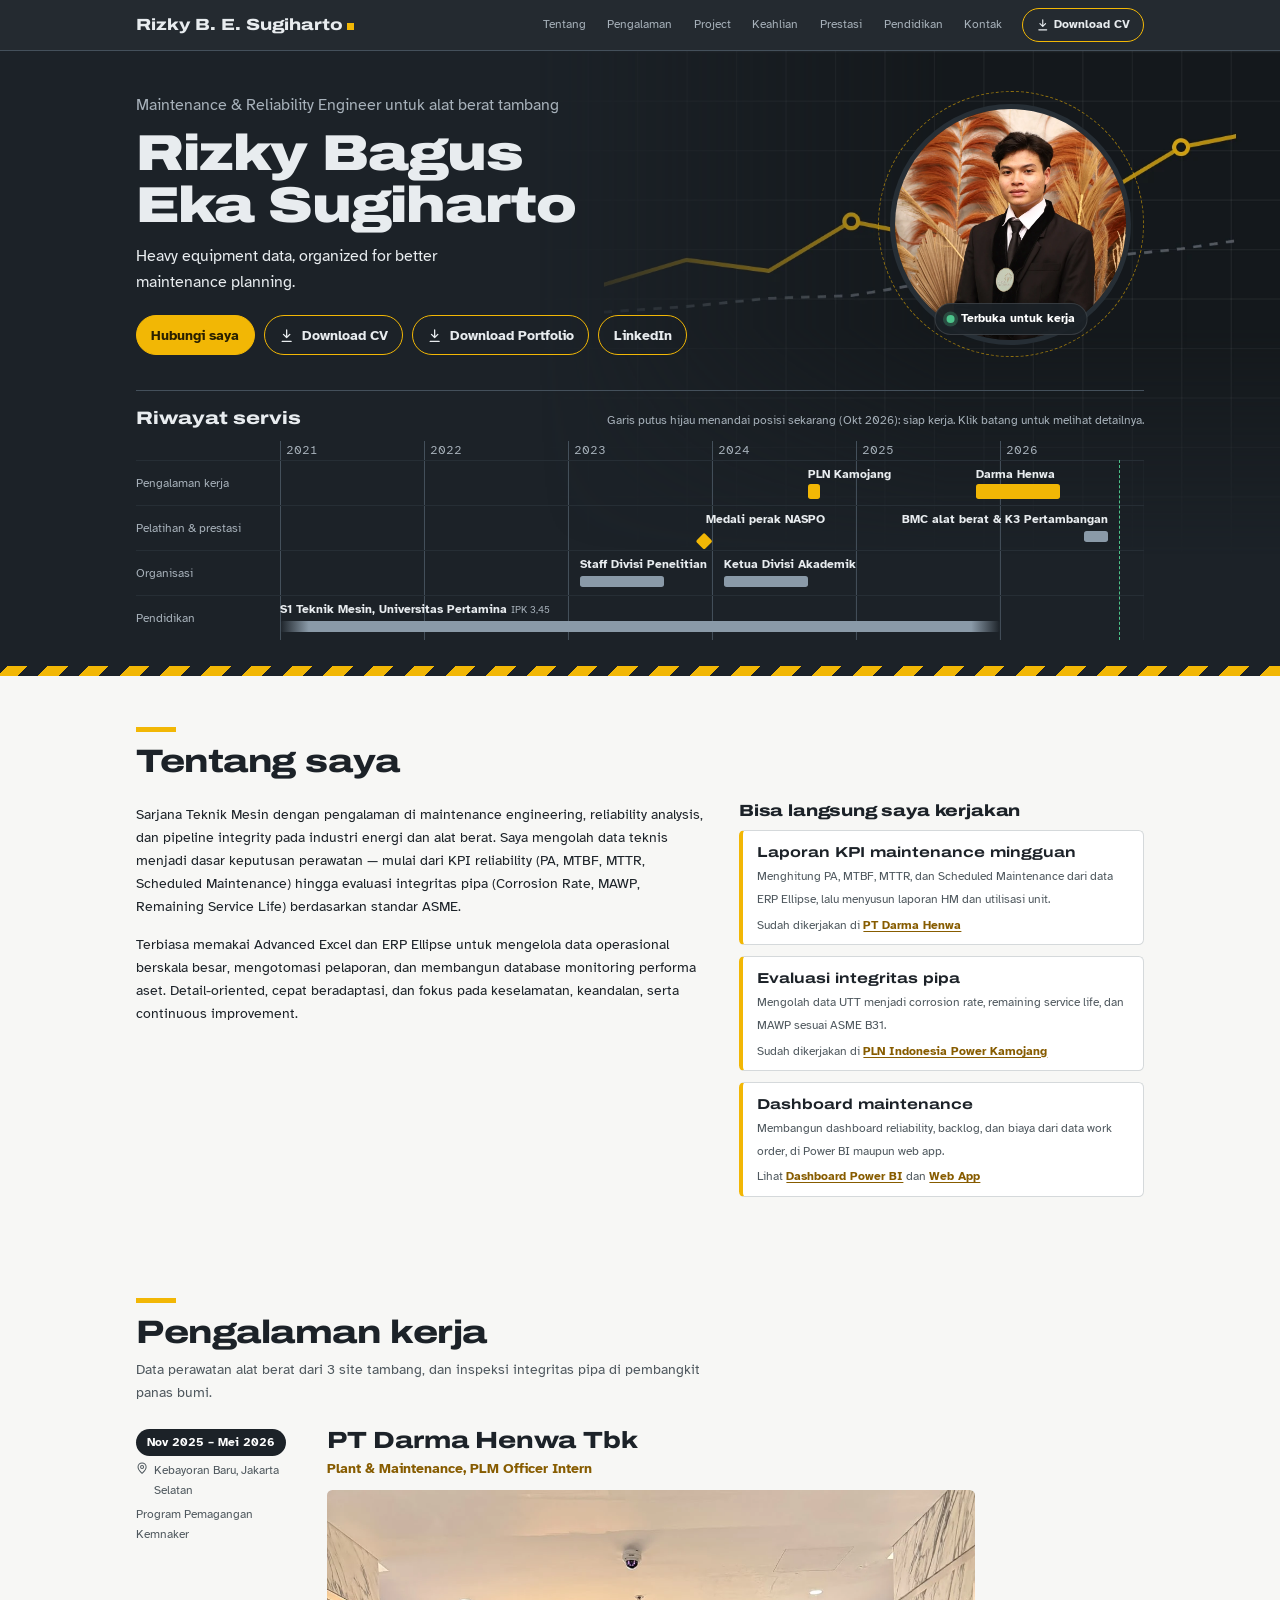
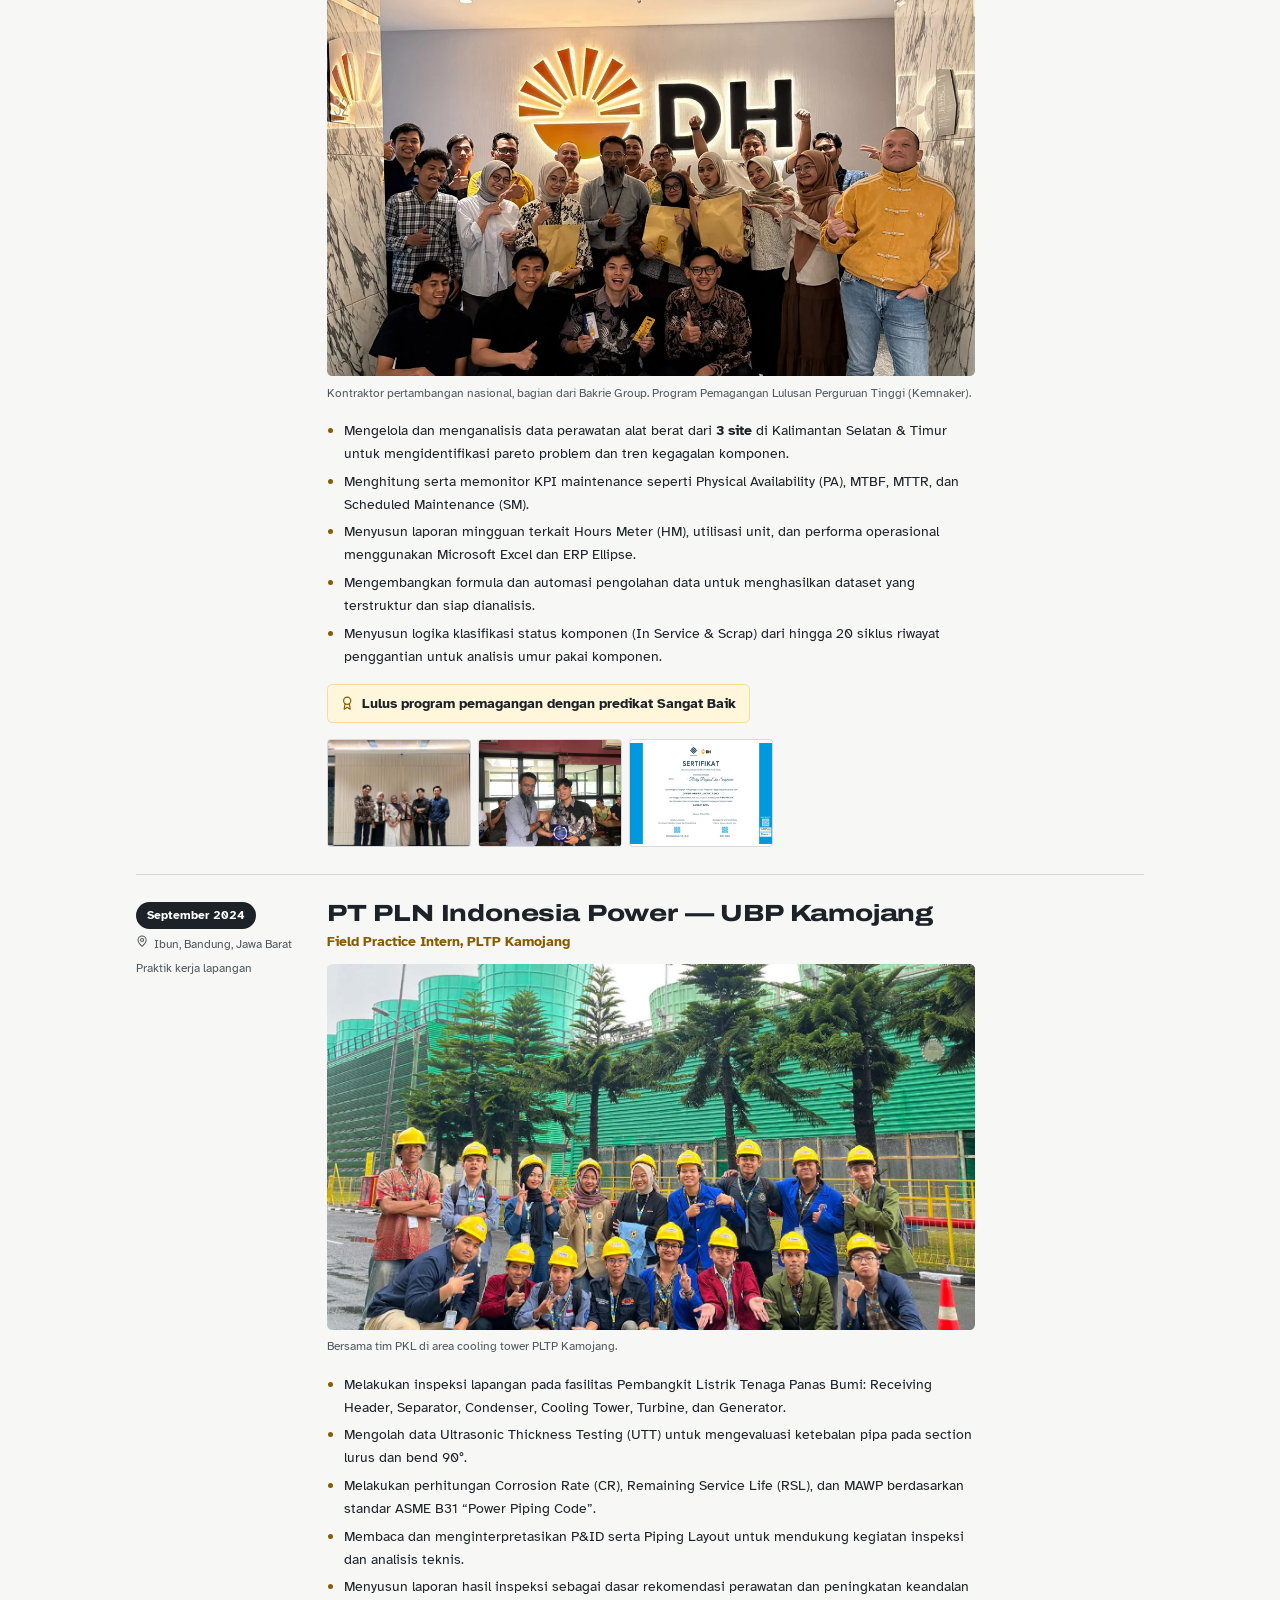
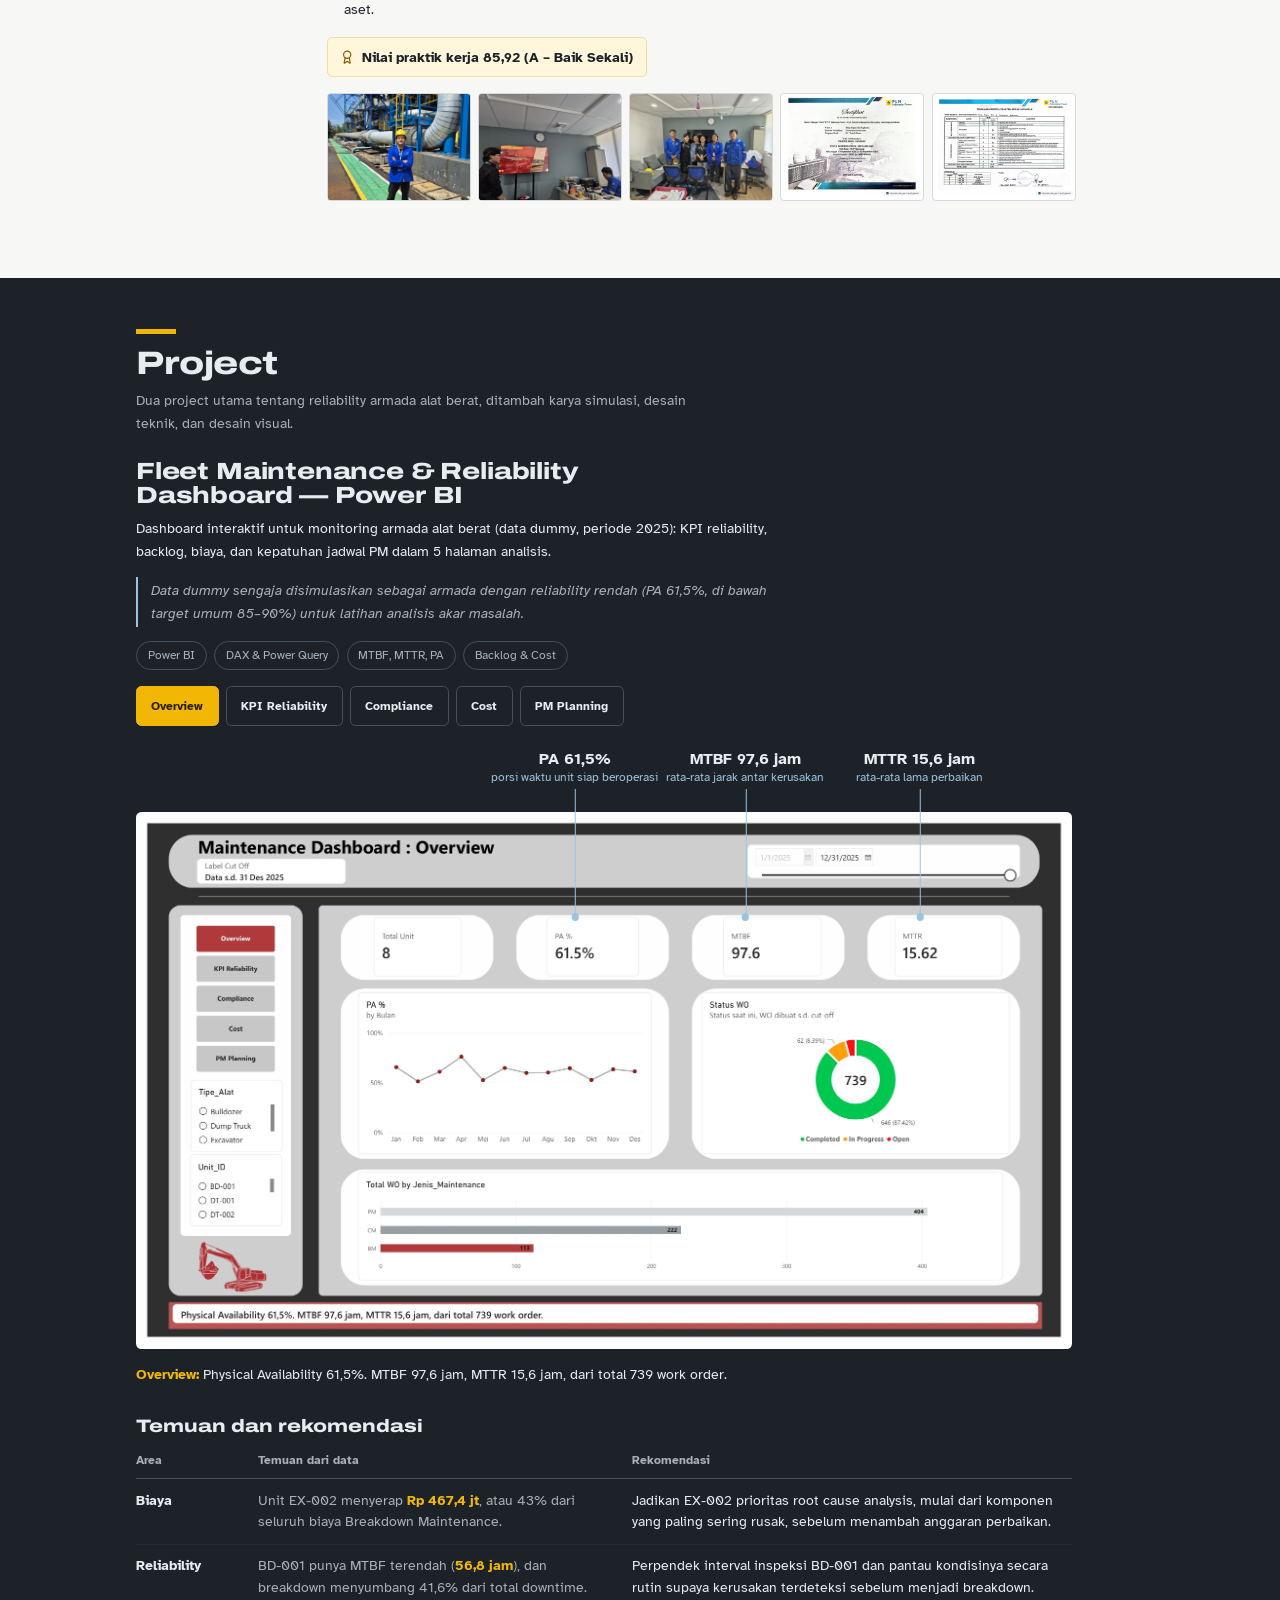
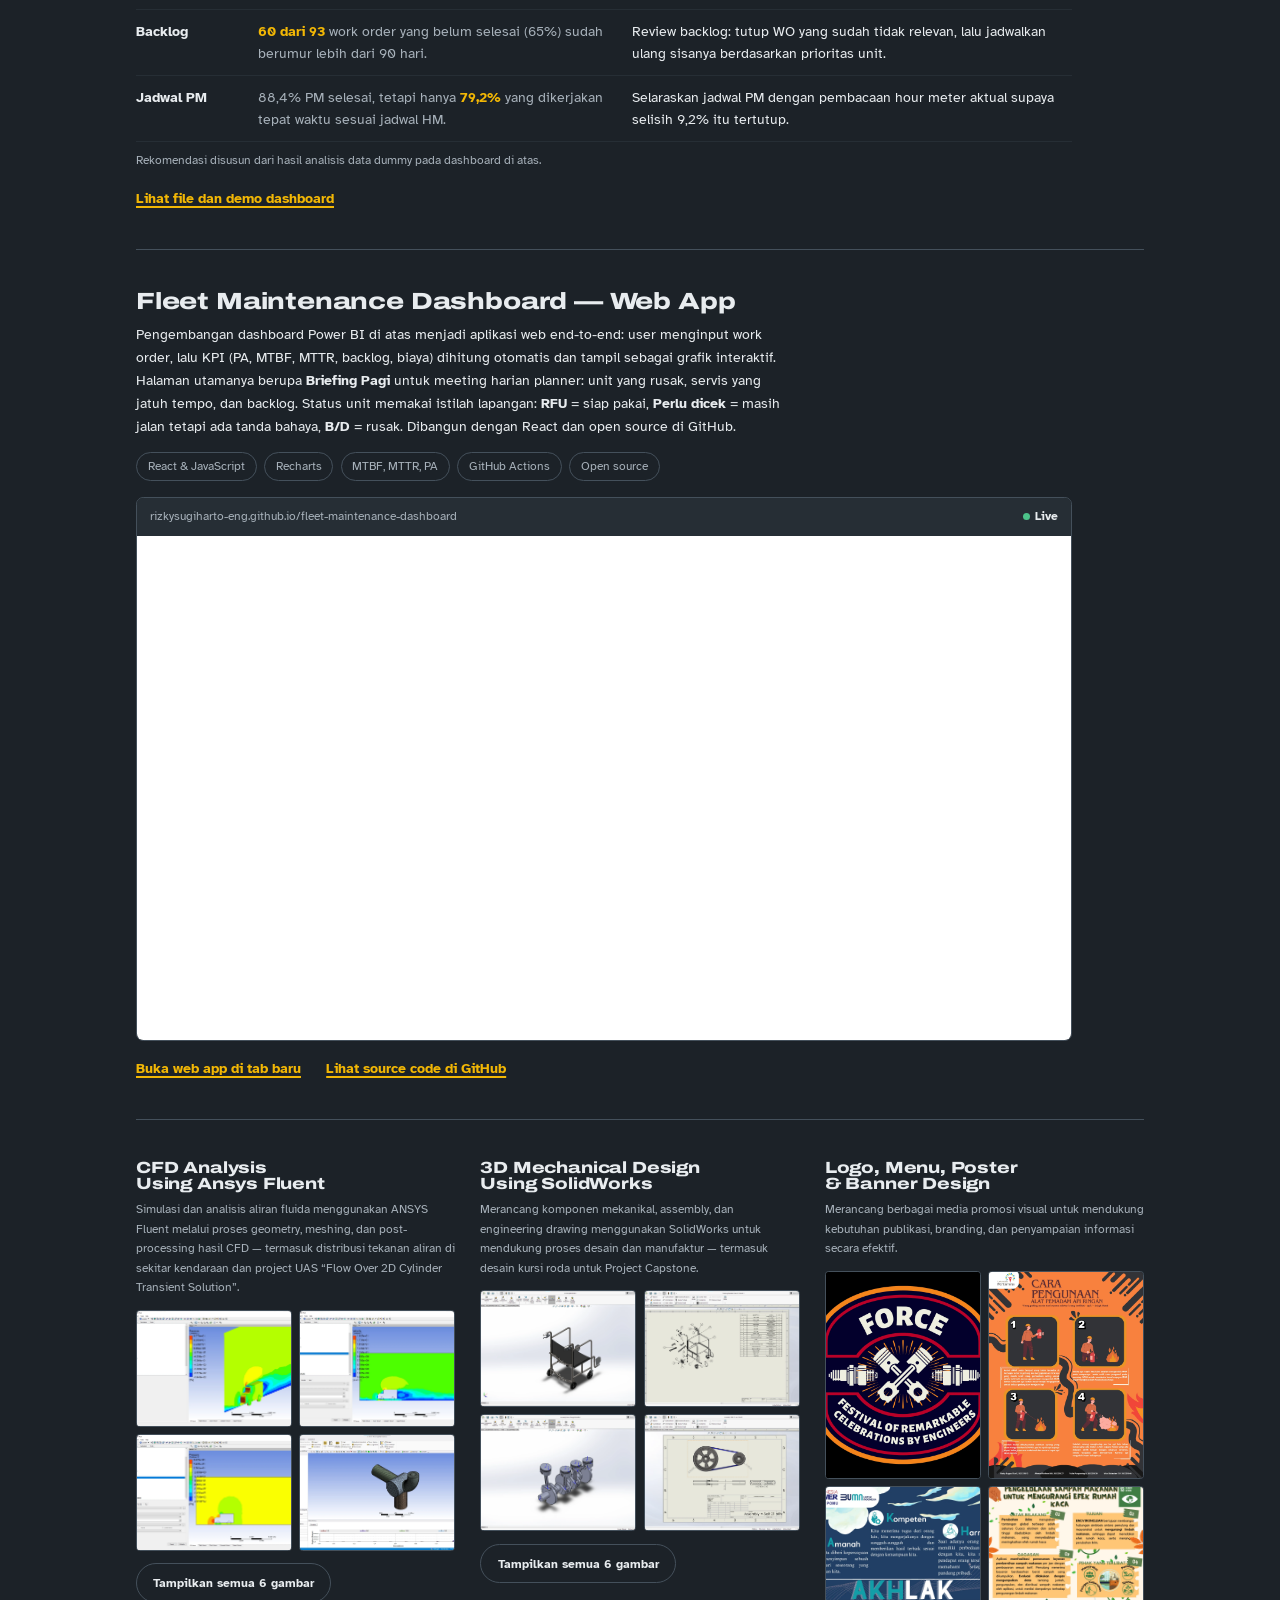
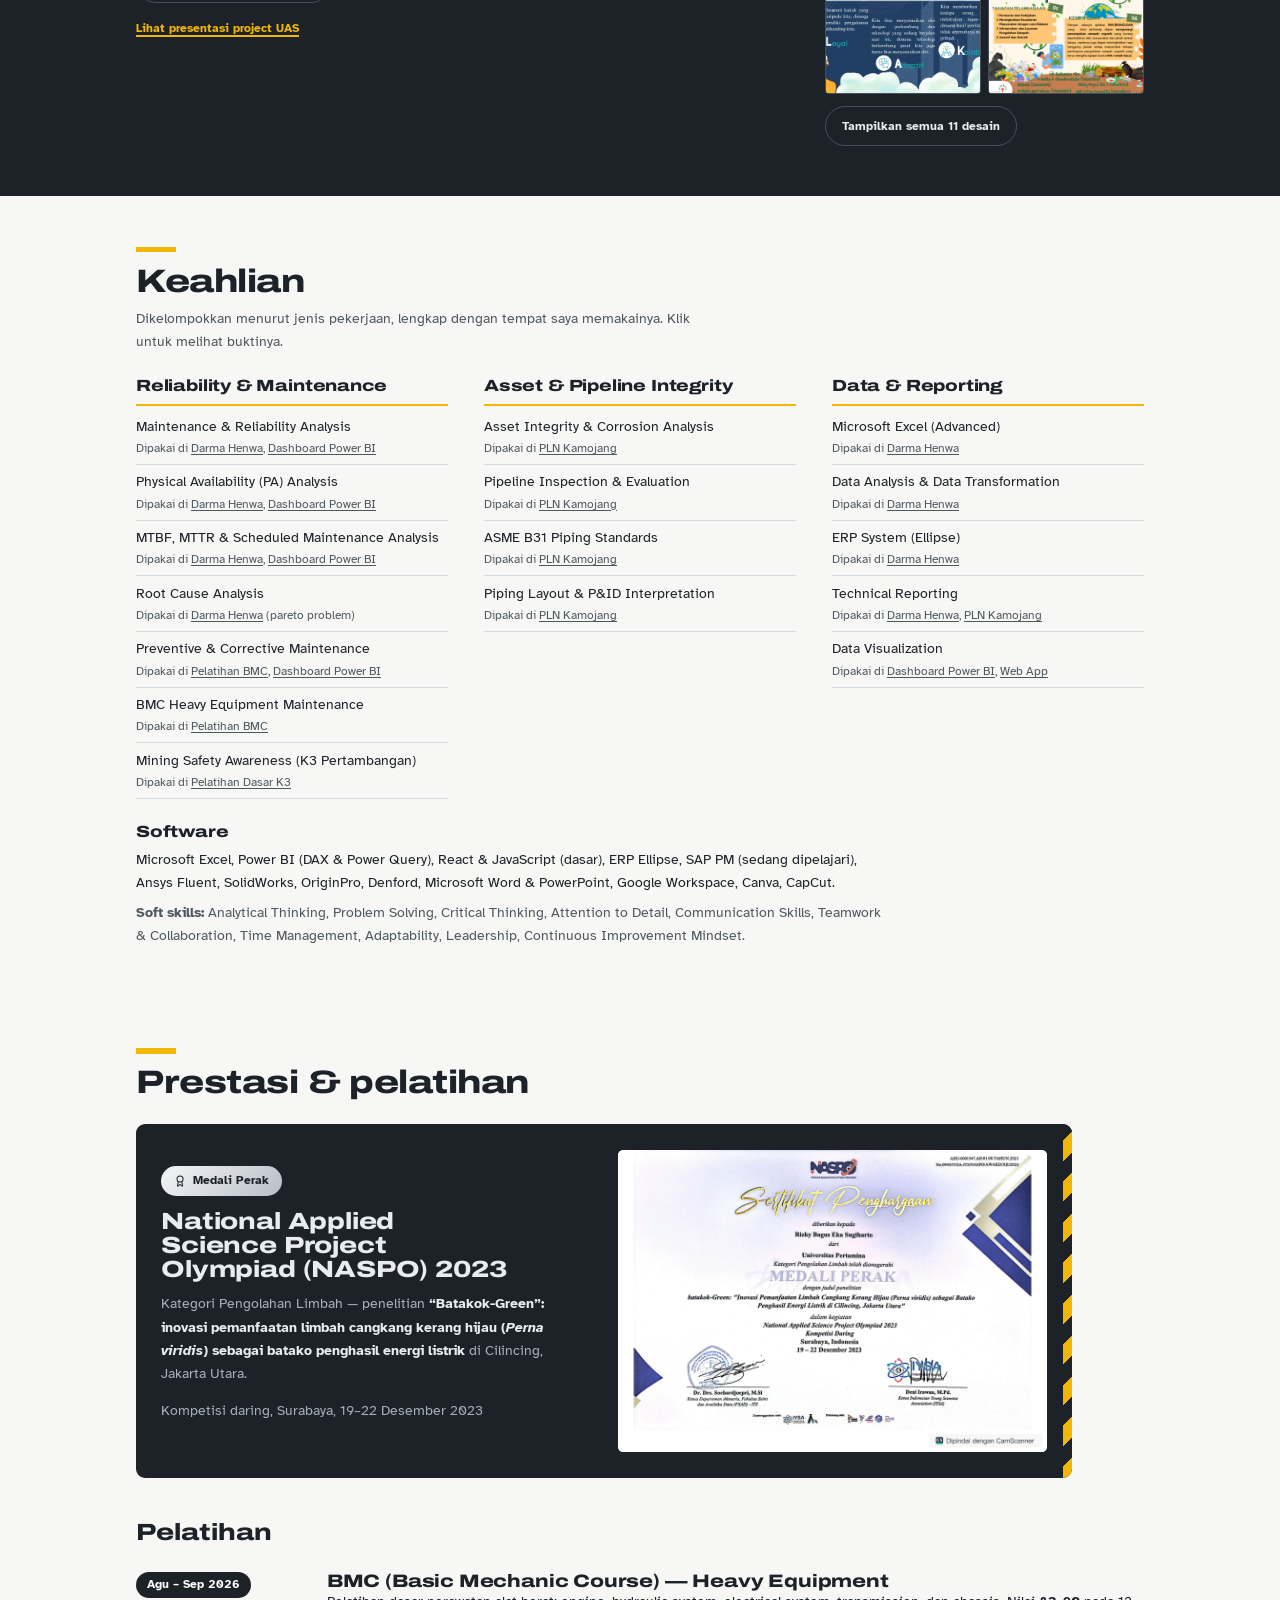
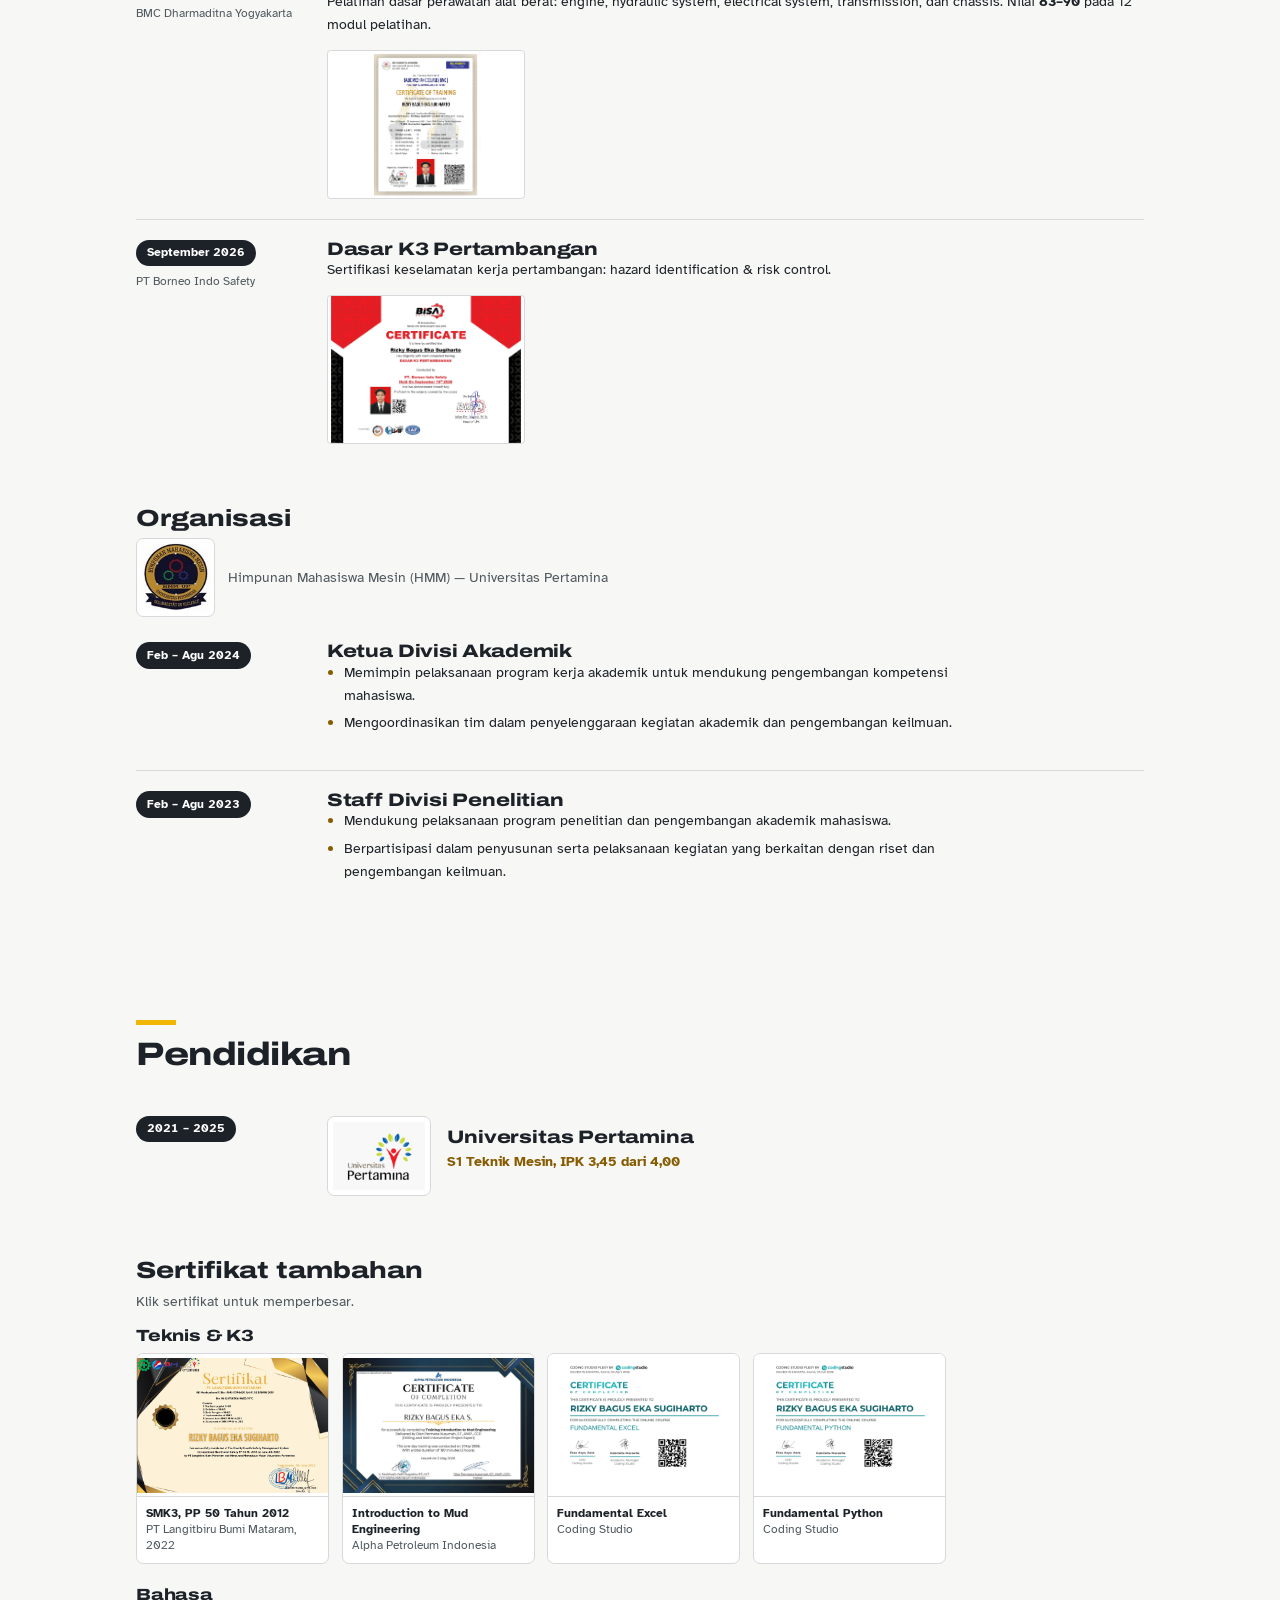
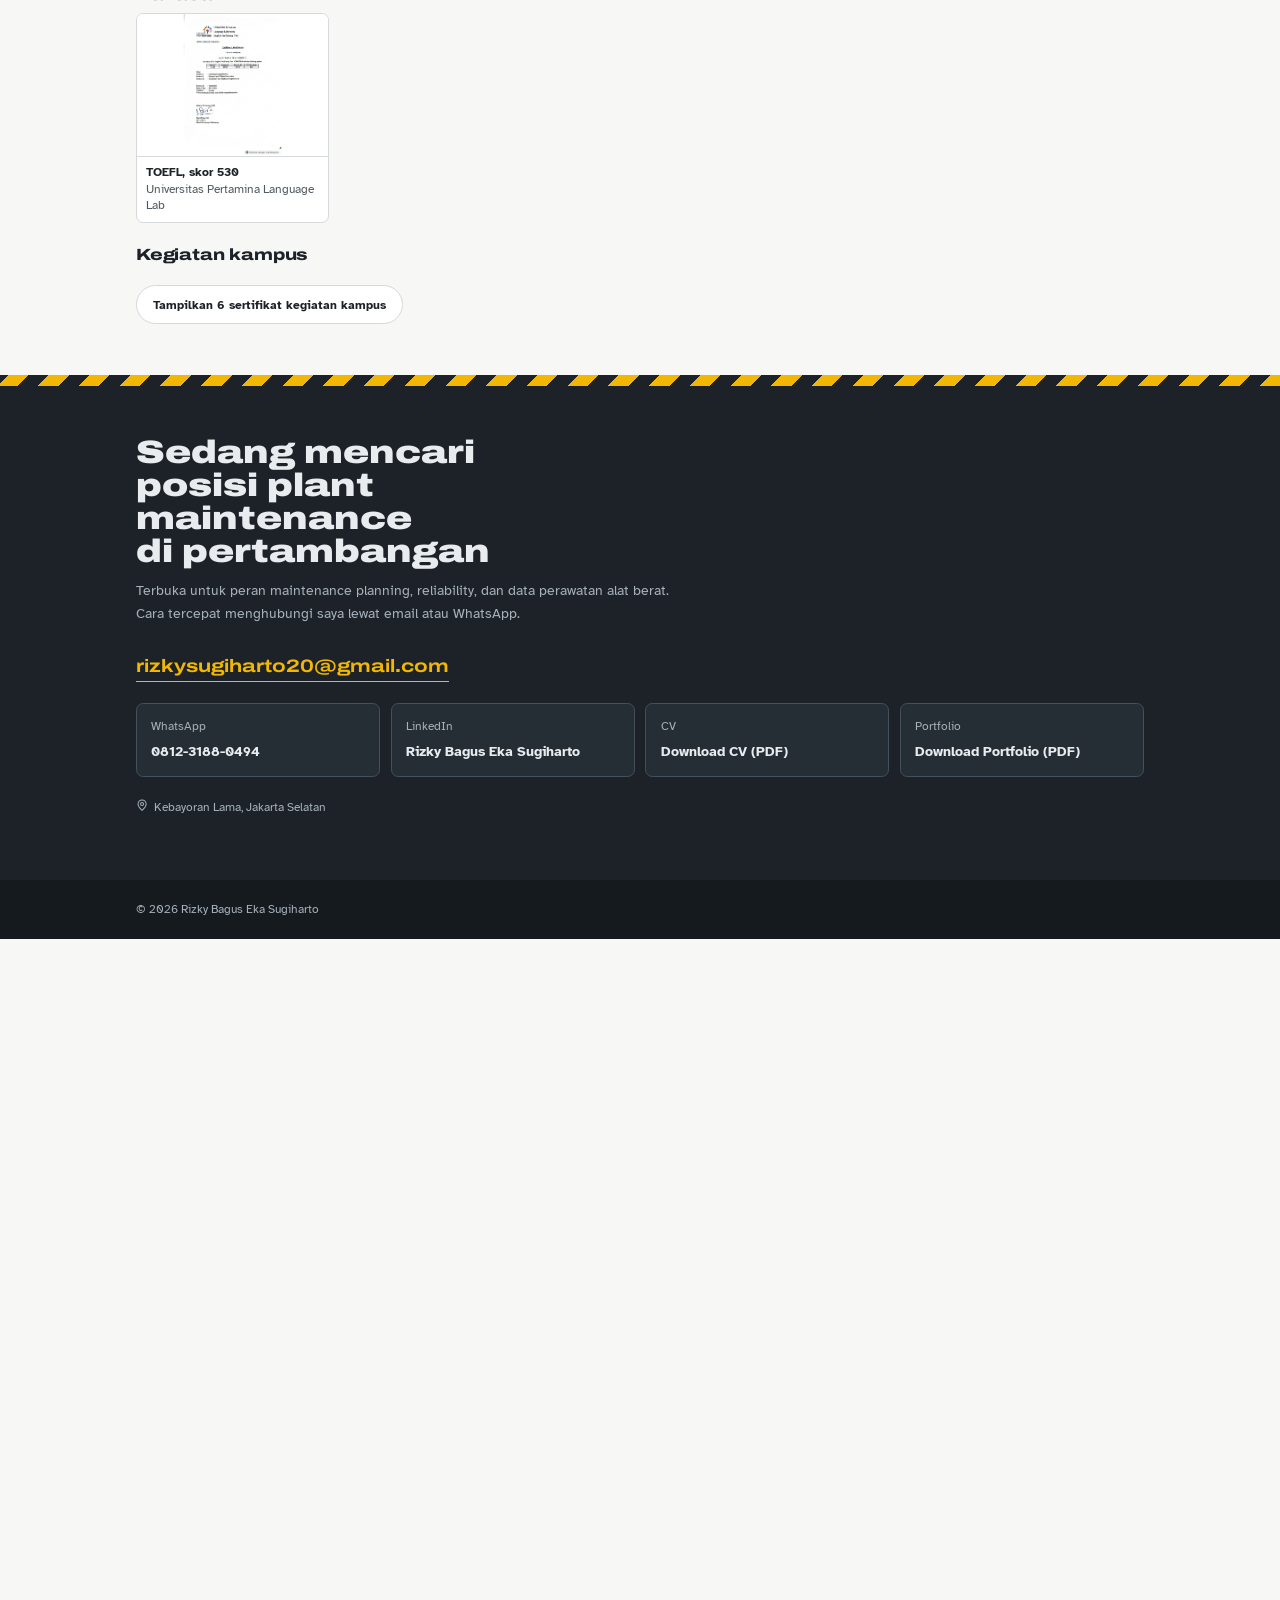
==== commit 8416b0b0: "Show the redesigned Fleet Maintenance web app in the portfolio - Static print/PDF image now shows th" ====
--- a/index.html
+++ b/index.html
@@ -542,7 +542,7 @@
             <div class="btns">
               <a class="btn primary" href="#contact">Hubungi saya</a>
               <a class="btn" href="assets/CV-Rizky-Bagus-Eka-Sugiharto.pdf?v=20261013" target="_blank" rel="noopener"><svg class="ico" aria-hidden="true"><use href="#i-down"/></svg>Download CV</a>
-              <a class="btn" href="assets/Portfolio-Rizky-Bagus-Eka-Sugiharto.pdf?v=20261028b" target="_blank" rel="noopener"><svg class="ico" aria-hidden="true"><use href="#i-down"/></svg>Download Portfolio</a>
+              <a class="btn" href="assets/Portfolio-Rizky-Bagus-Eka-Sugiharto.pdf?v=20261028c" target="_blank" rel="noopener"><svg class="ico" aria-hidden="true"><use href="#i-down"/></svg>Download Portfolio</a>
               <a class="btn" href="https://www.linkedin.com/in/rizkybagusekasugiharto" target="_blank" rel="noopener">LinkedIn</a>
             </div>
           </div>
@@ -753,7 +753,7 @@
         <article class="case" id="case-web">
           <div class="case-head">
             <h3>Fleet Maintenance Dashboard — Web App</h3>
-            <p>Pengembangan dashboard Power BI di atas menjadi aplikasi web end-to-end: user menginput work order, lalu KPI (PA, MTBF, MTTR, backlog, biaya) dihitung otomatis dan tampil sebagai grafik interaktif. Dibangun dengan React dan open source di GitHub.</p>
+            <p>Pengembangan dashboard Power BI di atas menjadi aplikasi web end-to-end: user menginput work order, lalu KPI (PA, MTBF, MTTR, backlog, biaya) dihitung otomatis dan tampil sebagai grafik interaktif. Halaman utamanya berupa <b>Briefing Pagi</b> untuk meeting harian planner: unit yang rusak, servis yang jatuh tempo, dan backlog. Status unit memakai istilah lapangan: <b>RFU</b> = siap pakai, <b>Perlu dicek</b> = masih jalan tetapi ada tanda bahaya, <b>B/D</b> = rusak. Dibangun dengan React dan open source di GitHub.</p>
             <ul class="tools"><li>React &amp; JavaScript</li><li>Recharts</li><li>MTBF, MTTR, PA</li><li>GitHub Actions</li><li>Open source</li></ul>
           </div>
           <div class="live">
@@ -994,7 +994,7 @@
           <a href="https://wa.me/6281231880494" target="_blank" rel="noopener"><small>WhatsApp</small><span>0812-3188-0494</span></a>
           <a href="https://www.linkedin.com/in/rizkybagusekasugiharto" target="_blank" rel="noopener"><small>LinkedIn</small><span translate="no">Rizky Bagus Eka Sugiharto</span></a>
           <a href="assets/CV-Rizky-Bagus-Eka-Sugiharto.pdf?v=20261013" target="_blank" rel="noopener"><small>CV</small><span>Download CV (PDF)</span></a>
-          <a href="assets/Portfolio-Rizky-Bagus-Eka-Sugiharto.pdf?v=20261028b" target="_blank" rel="noopener"><small>Portfolio</small><span>Download Portfolio (PDF)</span></a>
+          <a href="assets/Portfolio-Rizky-Bagus-Eka-Sugiharto.pdf?v=20261028c" target="_blank" rel="noopener"><small>Portfolio</small><span>Download Portfolio (PDF)</span></a>
         </div>
         <p class="where"><svg class="ico" aria-hidden="true"><use href="#i-pin"/></svg> Kebayoran Lama, Jakarta Selatan</p>
       </div>
